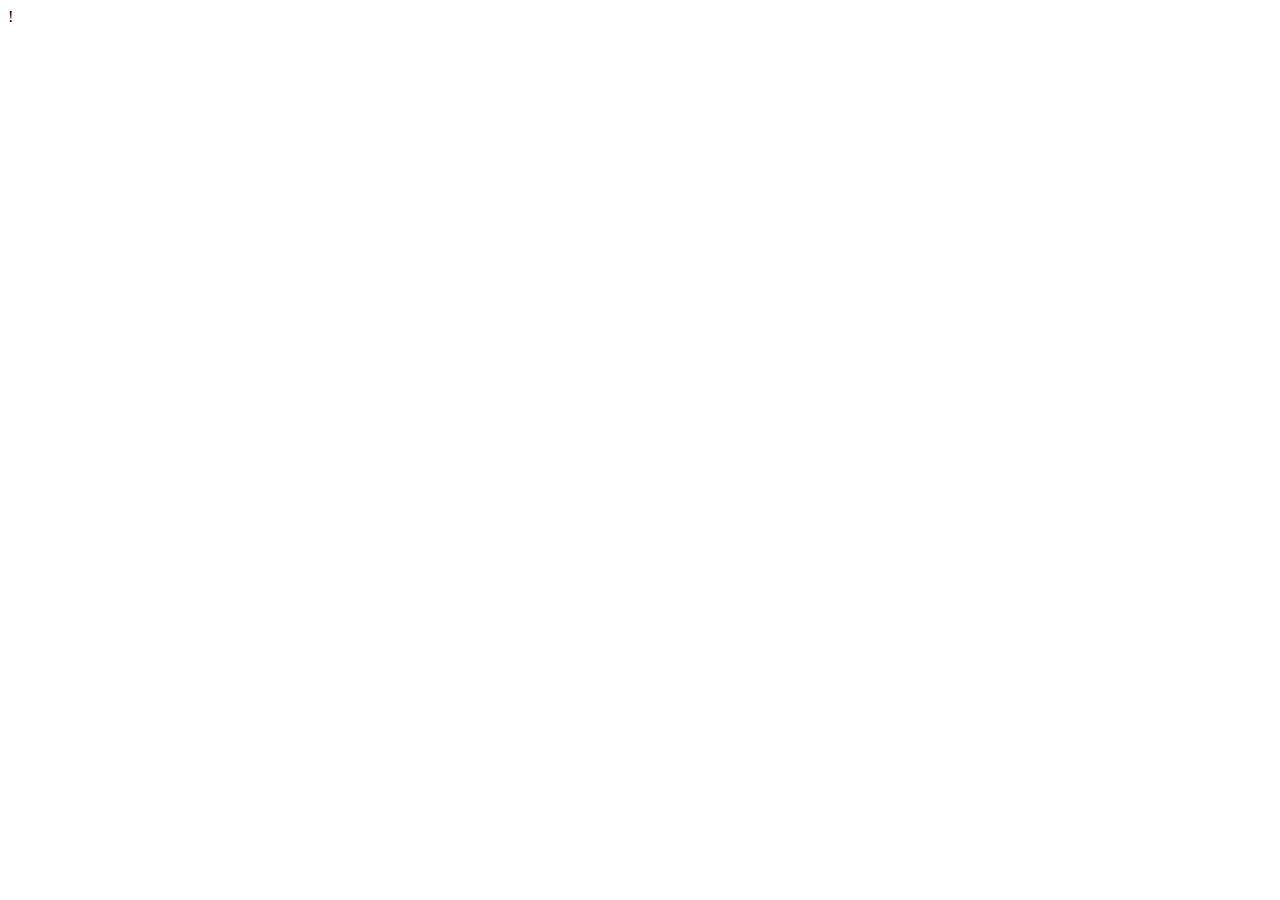
==== index.html @ f6089359 "Create project files" ====
! <!DOCTYPE html>
<html lang="en">
  <head>
    <meta charset="UTF-8" />
    <meta http-equiv="X-UA-Compatible" content="IE=edge" />
    <meta name="viewport" content="width=device-width, initial-scale=1.0" />
    <title>Portfolio</title>
    <link rel="stylesheet" href="./css/style.css">
  </head>
  <body>
    <header>
        <nav></nav>
    </header>
    <main></main>
    <footer></footer>
    <script src="./js/script.js"></script>
  </body>
</html>
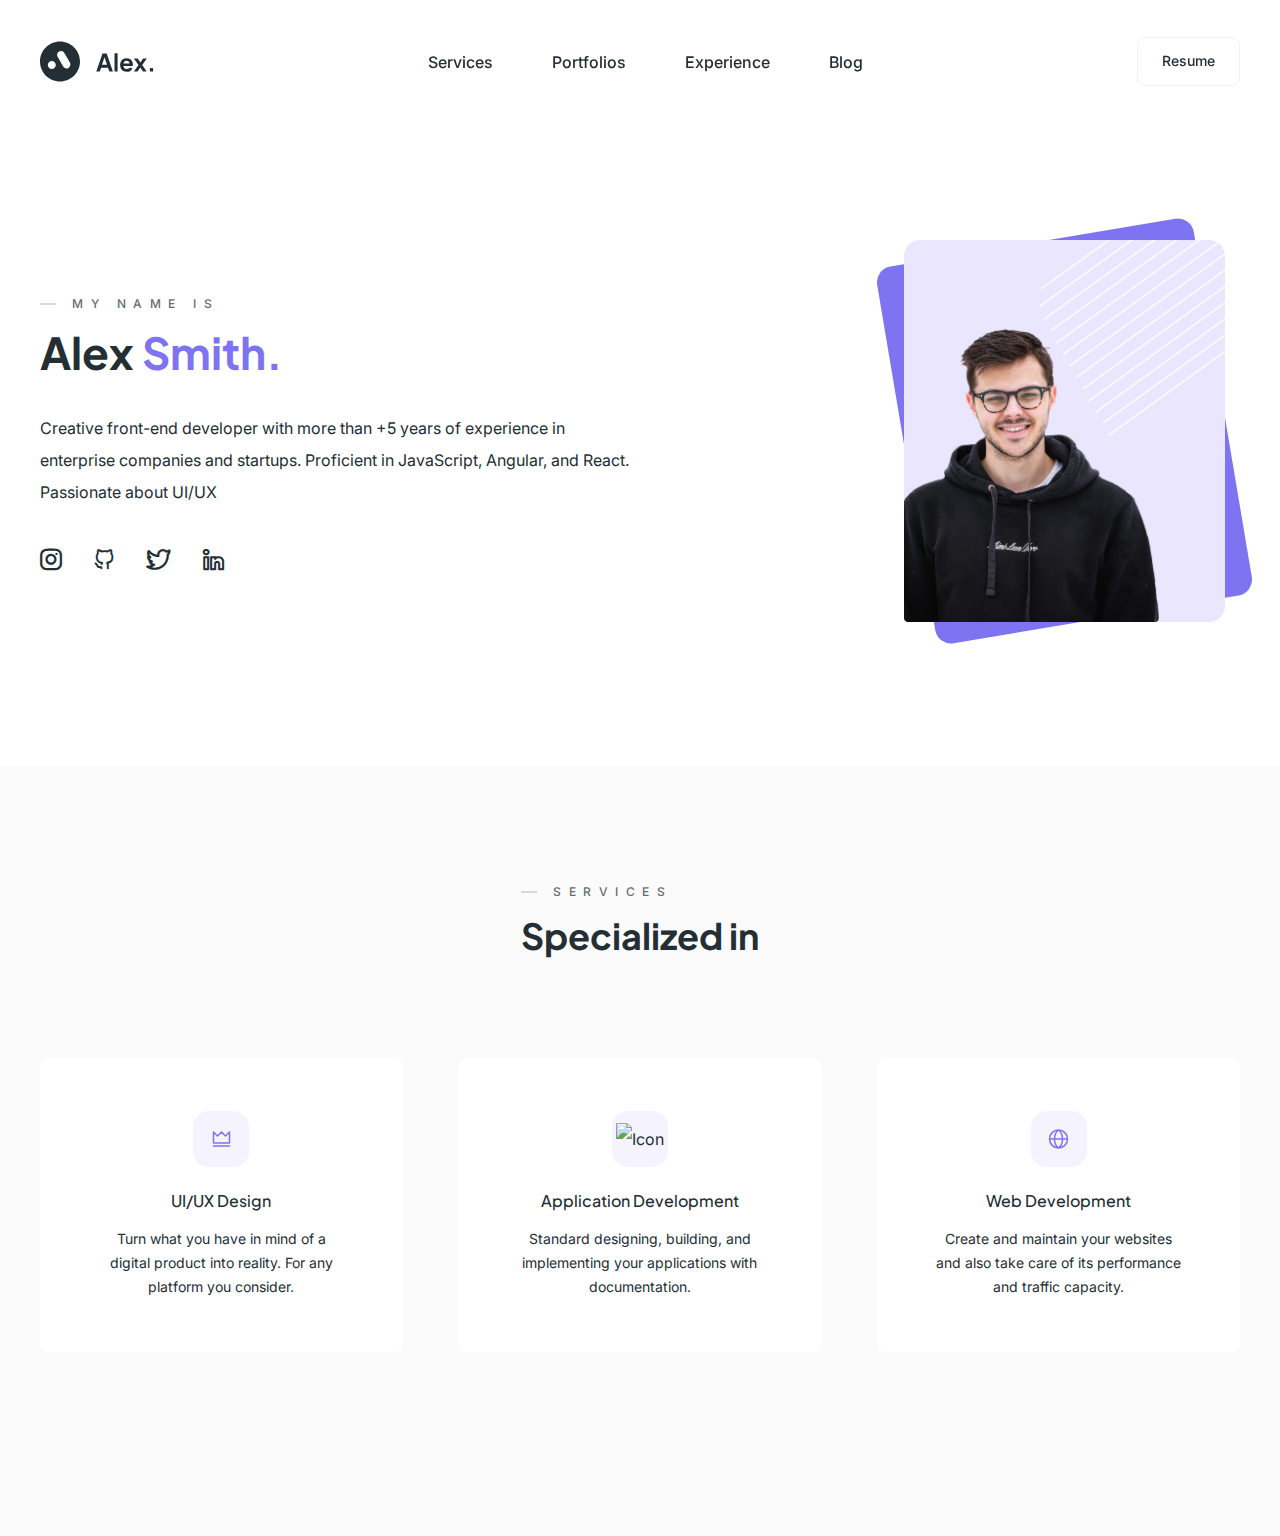
==== commit 2971d231: "Add responsive layout of header, hero and services sections" ====
--- a/index.html
+++ b/index.html
@@ -1,18 +1,144 @@
-! <!DOCTYPE html>
+<!DOCTYPE html>
 <html lang="en">
   <head>
     <meta charset="UTF-8" />
     <meta http-equiv="X-UA-Compatible" content="IE=edge" />
     <meta name="viewport" content="width=device-width, initial-scale=1.0" />
     <title>Portfolio</title>
-    <link rel="stylesheet" href="./css/style.css">
+    <link rel="preconnect" href="https://fonts.googleapis.com" />
+    <link rel="preconnect" href="https://fonts.gstatic.com" crossorigin />
+    <link
+      href="https://fonts.googleapis.com/css2?family=Inter:wght@400;500&family=Plus+Jakarta+Sans:wght@500;700&display=swap"
+      rel="stylesheet"
+    />
+    <link rel="stylesheet" href="./css/main.min.css" />
   </head>
   <body>
-    <header>
-        <nav></nav>
-    </header>
-    <main></main>
-    <footer></footer>
-    <script src="./js/script.js"></script>
+    <div class="wrapper">
+      <header class="header">
+        <div class="header__container">
+          <a href="" class="header__logo"
+            ><img src="./img/logo.svg" alt="Logo"
+          /></a>
+          <div class="header__menu menu">
+            <nav class="menu__body">
+              <ul class="menu__list">
+                <li class="menu__item">
+                  <a href="" class="menu__link">Services</a>
+                </li>
+                <li class="menu__item">
+                  <a href="" class="menu__link">Portfolios</a>
+                </li>
+                <li class="menu__item">
+                  <a href="" class="menu__link">Experience</a>
+                </li>
+                <li class="menu__item">
+                  <a href="" class="menu__link">Blog</a>
+                </li>
+              </ul>
+            </nav>
+          </div>
+          <div class="header__actions">
+            <a href="" class="header__button">Resume</a>
+            <button type="button" class="header__icon icon-menu">
+              <span></span>
+            </button>
+          </div>
+        </div>
+      </header>
+      <main data-fp class="page">
+        <!-- Hero -->
+        <section data-fp-section class="page__hero hero">
+          <div class="hero__container">
+            <div class="hero__content">
+              <div class="hero__title title">
+                <h2 class="title__label">MY NAME IS</h2>
+                <h1 class="title__value title__value--big">
+                  Alex <span>Smith.</span>
+                </h1>
+              </div>
+              <div class="hero__text text">
+                <p>
+                  Creative front-end developer with more than +5 years of
+                  experience in enterprise companies and startups. Proficient in
+                  JavaScript, Angular, and React. Passionate about UI/UX
+                </p>
+              </div>
+              <ul class="hero__social social">
+                <li class="social__item">
+                  <a href="" class="social__link _icon-s-instagram"></a>
+                </li>
+                <li class="social__item">
+                  <a href="" class="social__link _icon-s-github"></a>
+                </li>
+                <li class="social__item">
+                  <a href="" class="social__link _icon-s-twitter"></a>
+                </li>
+                <li class="social__item">
+                  <a href="" class="social__link _icon-s-linkedin"></a>
+                </li>
+              </ul>
+            </div>
+            <div class="hero__decor">
+              <div class="hero__image">
+                <img
+                  src="./img/hero/01.png"
+                  alt="A man wearing glasses and in a black hoodie"
+                />
+              </div>
+            </div>
+          </div>
+        </section>
+        <!-- Services -->
+        <section data-fp-section class="page__services services">
+          <div class="services__container">
+            <div class="services__title title">
+              <h3 class="title__label">SERVICES</h3>
+              <h2 class="title__value title__value">Specialized in</h2>
+            </div>
+            <ul class="services__items">
+              <li class="services__item item-service">
+                <div class="item-service__icon">
+                  <img src="./img/services/crown.svg" alt="Icon" />
+                </div>
+                <h4 class="item-service__title">UI/UX Design</h4>
+                <div class="item-service__text text">
+                  <p>
+                    Turn what you have in mind of a digital product into
+                    reality. For any platform you consider.
+                  </p>
+                </div>
+              </li>
+              <li class="services__item item-service">
+                <div class="item-service__icon">
+                  <img src="./img/services/app.svg" alt="Icon" />
+                </div>
+                <h4 class="item-service__title">Application Development</h4>
+                <div class="item-service__text text">
+                  <p>
+                    Standard designing, building, and implementing your
+                    applications with documentation.
+                  </p>
+                </div>
+              </li>
+              <li class="services__item item-service">
+                <div class="item-service__icon">
+                  <img src="./img/services/globe.svg" alt="Icon" />
+                </div>
+                <h4 class="item-service__title">Web Development</h4>
+                <div class="item-service__text text">
+                  <p>
+                    Create and maintain your websites and also take care of its
+                    performance and traffic capacity.
+                  </p>
+                </div>
+              </li>
+            </ul>
+          </div>
+        </section>
+      </main>
+      <footer class="footer"></footer>
+      <script src="./js/script.js"></script>
+    </div>
   </body>
 </html>
--- a/css/main.min.css
+++ b/css/main.min.css
@@ -0,0 +1 @@
+@font-face{font-family:icons;font-display:swap;src:url("../../fonts/icons.woff2") format("woff2"),url("../../fonts/icons.woff") format("woff");font-weight:400;font-style:normal}[class*=_icon-]:before{font-family:"icons";font-style:normal;font-weight:normal;font-variant:normal;text-transform:none;line-height:1;-webkit-font-smoothing:antialiased;-moz-osx-font-smoothing:grayscale}[class*=_icon-]:before{display:block}._icon-link:before{content:""}._icon-s-github:before{content:""}._icon-s-instagram:before{content:""}._icon-slider-arrow:before{content:""}._icon-s-linkedin:before{content:""}._icon-s-twitter:before{content:""}*{margin:0;padding:0;border:0px}*,*::before,*::after{-webkit-box-sizing:border-box;box-sizing:border-box}html,body{height:100%;min-width:320px}body{font-family:"Inter",sans-serif;font-weight:400;font-size:1rem;line-height:2;color:#232e35}input,button,textarea{font-family:"Inter",sans-serif;font-size:inherit}button{cursor:pointer;color:inherit;background-color:inherit}a{color:inherit;text-decoration:none}ul li{list-style:none}img{vertical-align:top}h1,h2,h3,h4,h5,h6{font-weight:inherit;font-style:inherit}.lock body{overflow:hidden;-ms-touch-action:none;touch-action:none;-ms-scroll-chaining:none;overscroll-behavior:none}.wrapper{min-height:100%;display:-webkit-box;display:-ms-flexbox;display:flex;-webkit-box-orient:vertical;-webkit-box-direction:normal;-ms-flex-direction:column;flex-direction:column;overflow:hidden}.wrapper>main{-webkit-box-flex:1;-ms-flex:1 1 auto;flex:1 1 auto}.wrapper>*{min-width:0}[class*=__container]{max-width:76.875rem;padding:0 0.9375rem;margin:0 auto}@media(max-width: 76.875em){[class*=__container]{max-width:60.625rem}}@media(max-width: 61.99875em){[class*=__container]{max-width:48rem}}@media(max-width: 47.99875em){[class*=__container]{max-width:30rem}}@media(max-width: 29.99875em){[class*=__container]{max-width:20rem}}.page__hero{padding-top:15rem;padding-bottom:9rem}@media(max-width: 61.99875em){.page__hero{padding-top:10rem;padding-bottom:3.75rem}}@media(max-width: 47.99875em){.page__hero{padding-top:6.25rem;padding-bottom:3.125rem}}.page__services{padding-top:7.125rem;padding-bottom:11.5rem}@media(max-width: 61.99875em){.page__services{padding-top:3.75rem;padding-bottom:3.75rem}}@media(max-width: 47.99875em){.page__services{padding-top:2.5rem;padding-bottom:2.5rem}}.title__label{display:-webkit-box;display:-ms-flexbox;display:flex;-webkit-box-align:center;-ms-flex-align:center;align-items:center;gap:1rem;font-weight:500;font-size:0.75rem;letter-spacing:0.625em;text-transform:uppercase;color:#656d72}@media(max-width: 47.99875em){.title__label{font-size:0.625rem}}.title__label::before{content:"";width:1rem;height:0.125rem;background-color:#d9d9d9}.title__label:not(:last-child){margin-bottom:0.75em}.title__value{font-family:"Plus Jakarta Sans",sans-serif;font-weight:700;font-size:2.25rem;line-height:1.25}@media(max-width: 47.99875em){.title__value{font-size:1.75rem}}.title__value span{color:#7e74f1}.title__value--big{font-size:2.75rem}@media(max-width: 47.99875em){.title__value--big{font-size:2.375rem}}.text p:not(:last-child){margin-bottom:0.9375rem}.social{display:-webkit-box;display:-ms-flexbox;display:flex;-ms-flex-wrap:wrap;flex-wrap:wrap;-webkit-box-align:center;-ms-flex-align:center;align-items:center;-webkit-column-gap:2rem;-moz-column-gap:2rem;column-gap:2rem;row-gap:0.3125rem}@media(max-width: 47.99875em){.social{-webkit-column-gap:1.5rem;-moz-column-gap:1.5rem;column-gap:1.5rem}}.social__link{font-size:1.375rem;-webkit-transition:color .3s ease 0s;transition:color .3s ease 0s}.social__link:hover,.social__link:focus{color:#7e74f1}.header{position:fixed;width:100%;top:0;left:0;z-index:100;background-color:rgba(255,255,255,.8)}.header__container{display:-webkit-box;display:-ms-flexbox;display:flex;-webkit-box-pack:justify;-ms-flex-pack:justify;justify-content:space-between;-webkit-box-align:center;-ms-flex-align:center;align-items:center;gap:0.9375rem;padding-top:0.3125rem;padding-bottom:0.3125rem;min-height:123px}@media(max-width: 61.99875em){.header__container{min-height:90px}}@media(max-width: 47.99875em){.header__container{min-height:50px;padding-top:0.625rem;padding-bottom:0.625rem}}.header__logo{position:relative;z-index:5}.header__actions{display:-webkit-box;display:-ms-flexbox;display:flex;-webkit-box-align:center;-ms-flex-align:center;align-items:center;gap:0.9375rem}.header__button{position:relative;z-index:5;padding:0.9375rem 1.5rem;font-weight:500;font-size:0.875rem;line-height:1.2;color:inherit;border:0.0625rem solid #f1f1f1;border-radius:0.5rem;-webkit-transition:color .3s ease 0s,background-color .3s ease 0s,border-color .3s ease 0s;transition:color .3s ease 0s,background-color .3s ease 0s,border-color .3s ease 0s}.header__button:hover,.header__button:focus{background-color:#7e74f1;color:#fff;border-color:#7e74f1}@media(max-width: 47.99875em){.header__button{padding:0.625rem 0.9375rem;color:#fff;background-color:#232e35;border-color:#232e35}}@media(max-width: 47.99875em){.menu__body{position:fixed;top:0;right:0;width:100%;height:100%;overflow:auto;background-color:#7e74f1;padding:5.625rem 0.9375rem 1.875rem 0.9375rem;-webkit-transform:translateX(-100%);transform:translateX(-100%);-webkit-transition:-webkit-transform .3s ease 0s;transition:-webkit-transform .3s ease 0s;transition:transform .3s ease 0s;transition:transform .3s ease 0s, -webkit-transform .3s ease 0s}.menu__body::before{content:"";position:fixed;top:0;left:0;width:100%;height:3.75rem;background-color:#eae6fe;z-index:5}.menu-open .menu__body{-webkit-transform:translatex(0);transform:translatex(0)}}@media(min-width: 47.99875em){.menu__list{display:-webkit-box;display:-ms-flexbox;display:flex;-ms-flex-wrap:wrap;flex-wrap:wrap;-webkit-column-gap:calc(25px + 31*(100vw - 320px)/880);-moz-column-gap:calc(25px + 31*(100vw - 320px)/880);column-gap:calc(25px + 31*(100vw - 320px)/880);row-gap:0.3125rem}}.menu__item{text-align:right}@media(max-width: 47.99875em){.menu__item:not(:last-child){margin-bottom:1.25rem}}.menu__link{font-weight:500;line-height:1.2;color:inherit;-webkit-transition:color .3s ease 0s;transition:color .3s ease 0s}.menu__link:hover,.menu__link:focus{color:#7e74f1}@media(max-width: 47.99875em){.menu__link{font-size:1.5rem;color:#fff}.menu__link:hover,.menu__link:focus{color:#232e35}}.icon-menu{display:none}@media(max-width: 47.99875em){.icon-menu{display:block;position:relative;width:1.875rem;height:1.125rem;-webkit-box-flex:0;-ms-flex:0 0 1.875rem;flex:0 0 1.875rem;z-index:5}}@media(max-width: 47.99875em)and (any-hover: none){.icon-menu{cursor:default}}@media(max-width: 47.99875em){.icon-menu span,.icon-menu::before,.icon-menu::after{content:"";-webkit-transition:all .3s ease 0s;transition:all .3s ease 0s;right:0;position:absolute;width:100%;height:0.125rem;background-color:#000}}@media(max-width: 47.99875em){.icon-menu::before{top:0}}@media(max-width: 47.99875em){.icon-menu::after{bottom:0}}@media(max-width: 47.99875em){.icon-menu span{top:calc(50% - 0.0625rem)}}@media(max-width: 47.99875em){.menu-open .icon-menu span{width:0}.menu-open .icon-menu::before{top:calc(50% - 0.0625rem);-webkit-transform:rotate(-45deg);transform:rotate(-45deg)}.menu-open .icon-menu::after{bottom:calc(50% - 0.0625rem);-webkit-transform:rotate(45deg);transform:rotate(45deg)}}.hero__container{min-width:31rem;display:grid;grid-template-columns:repeat(2, 1fr);-webkit-box-align:center;-ms-flex-align:center;align-items:center;-webkit-column-gap:1.25rem;-moz-column-gap:1.25rem;column-gap:1.25rem}@media(max-width: 47.99875em){.hero__container{min-width:0;grid-template-columns:1fr;row-gap:1.875rem}}.hero__title:not(:last-child){margin-bottom:2rem}@media(max-width: 47.99875em){.hero__title:not(:last-child){margin-bottom:1rem}}.hero__text:not(:last-child){margin-bottom:2.5rem}@media(max-width: 47.99875em){.hero__text:not(:last-child){margin-bottom:1.875rem}}.hero__decor{justify-self:end;max-width:336px;width:100%}@media(min-width: 47.99875em){.hero__decor{padding-right:0.9375rem}}@media(max-width: 47.99875em){.hero__decor{justify-self:center;padding:0 1.25rem}}.hero__image{position:relative;padding-top:119%}.hero__image::before,.hero__image::after{content:"";position:absolute;top:0;left:0;width:100%;height:100%;border-radius:16px}.hero__image::before{z-index:-1;background-color:#7e74f1;-webkit-transform:rotate(-9.55deg);transform:rotate(-9.55deg)}.hero__image::after{background:#eae6fe url(../../img/hero/lines.svg) top right/58% no-repeat}.hero__image img{position:absolute;bottom:0;left:0;z-index:5;max-width:100%}.services{background-color:#fbfbfb}.services__container{display:-webkit-box;display:-ms-flexbox;display:flex;-webkit-box-orient:vertical;-webkit-box-direction:normal;-ms-flex-direction:column;flex-direction:column}.services__title{-ms-flex-item-align:center;align-self:center}.services__title:not(:last-child){margin-bottom:6.25rem}@media(max-width: 61.99875em){.services__title:not(:last-child){margin-bottom:3.125rem}}@media(max-width: 47.99875em){.services__title:not(:last-child){margin-bottom:1.875rem}}.services__items{display:grid;grid-template-columns:repeat(auto-fill, minmax(17.5rem, 1fr));gap:3.5rem}@media(max-width: 61.99875em){.services__items{gap:1.875rem}}.item-service{padding:3.3125rem 3.5625rem;border-radius:0.5rem;text-align:center;background-color:#fff}@media(max-width: 76.875em){.item-service{padding:2.1875rem 2.5rem}}@media(max-width: 47.99875em){.item-service{padding:0.9375rem 1.25rem}}.item-service__icon{width:3.5rem;height:3.5rem;display:-webkit-inline-box;display:-ms-inline-flexbox;display:inline-flex;-webkit-box-pack:center;-ms-flex-pack:center;justify-content:center;-webkit-box-align:center;-ms-flex-align:center;align-items:center;background-color:#f5f3fe;border-radius:1rem}.item-service__icon:not(:last-child){margin-bottom:1.5rem}.item-service__title{font-family:"Plus Jakarta Sans",sans-serif;font-weight:500;line-height:1.25}.item-service__title:not(:last-child){margin-bottom:1rem}.item-service__text{font-size:0.875rem;line-height:1.71}/*# sourceMappingURL=main.min.css.map */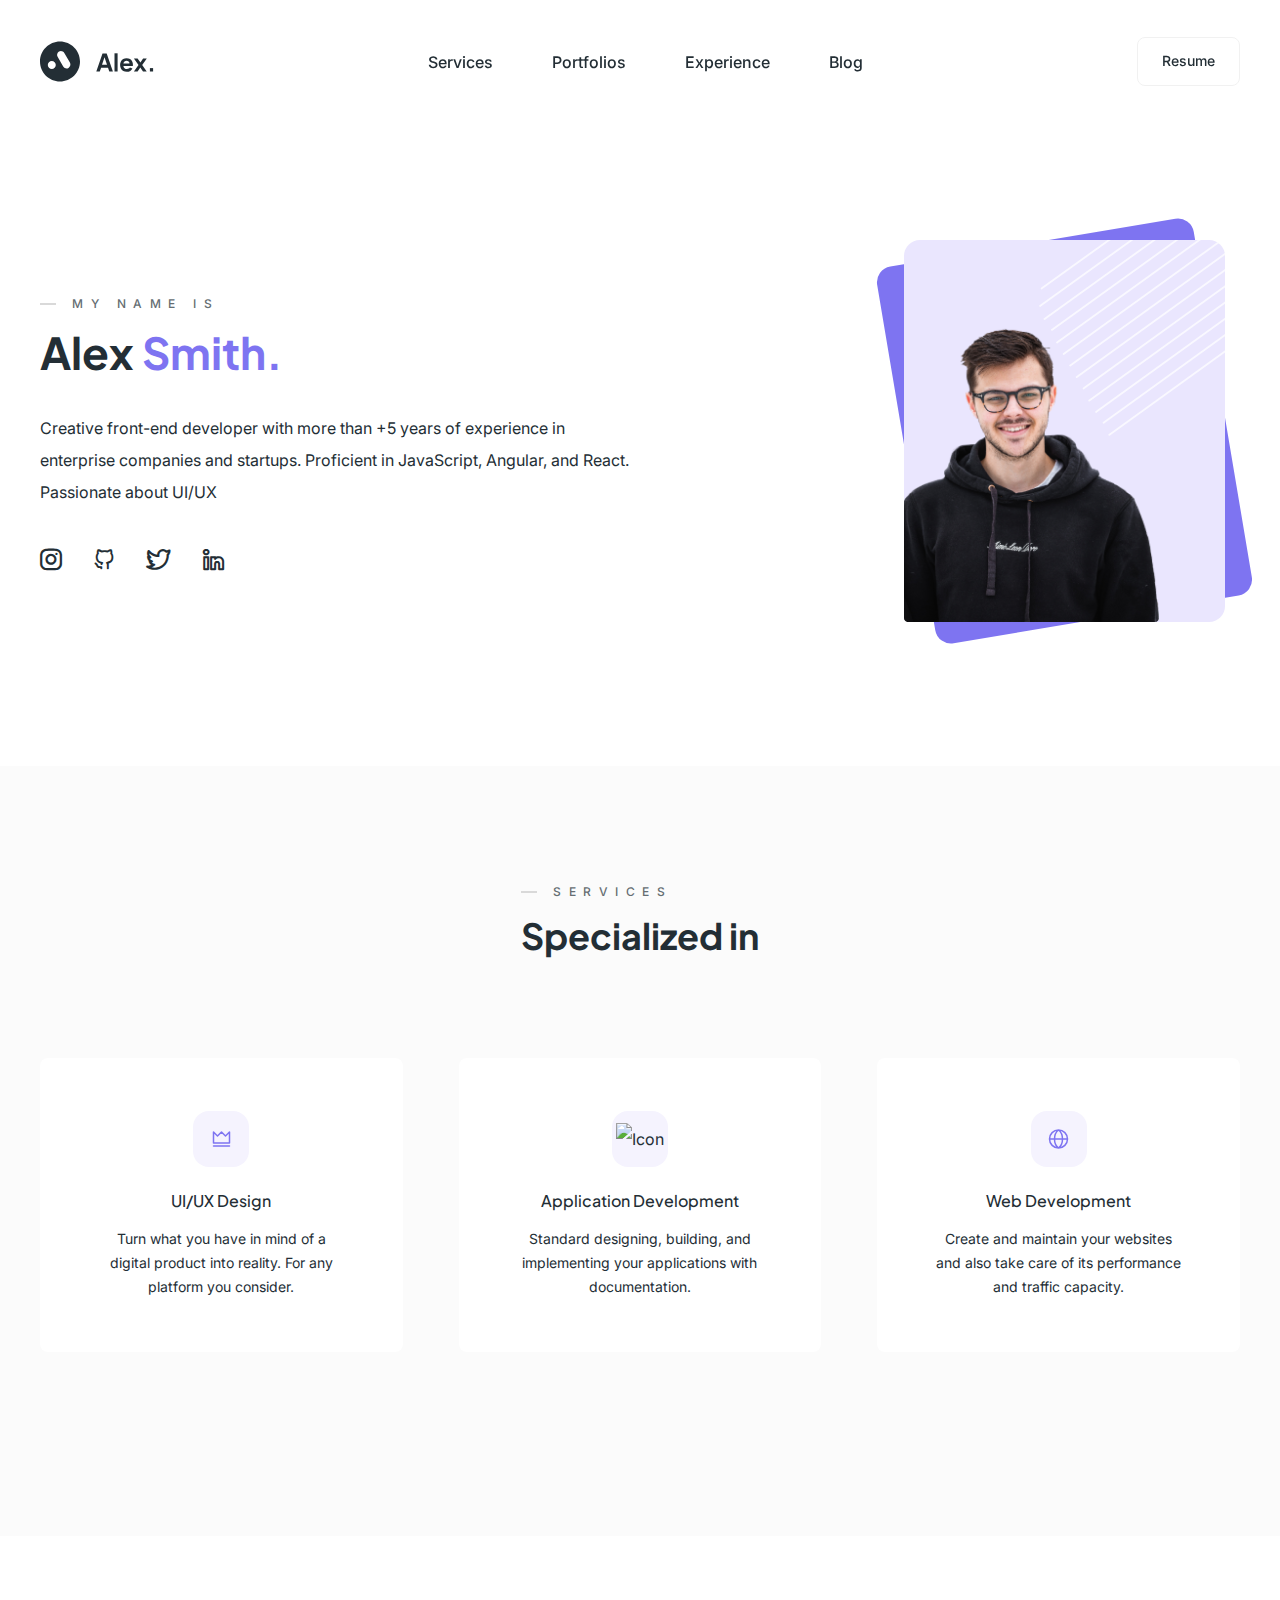
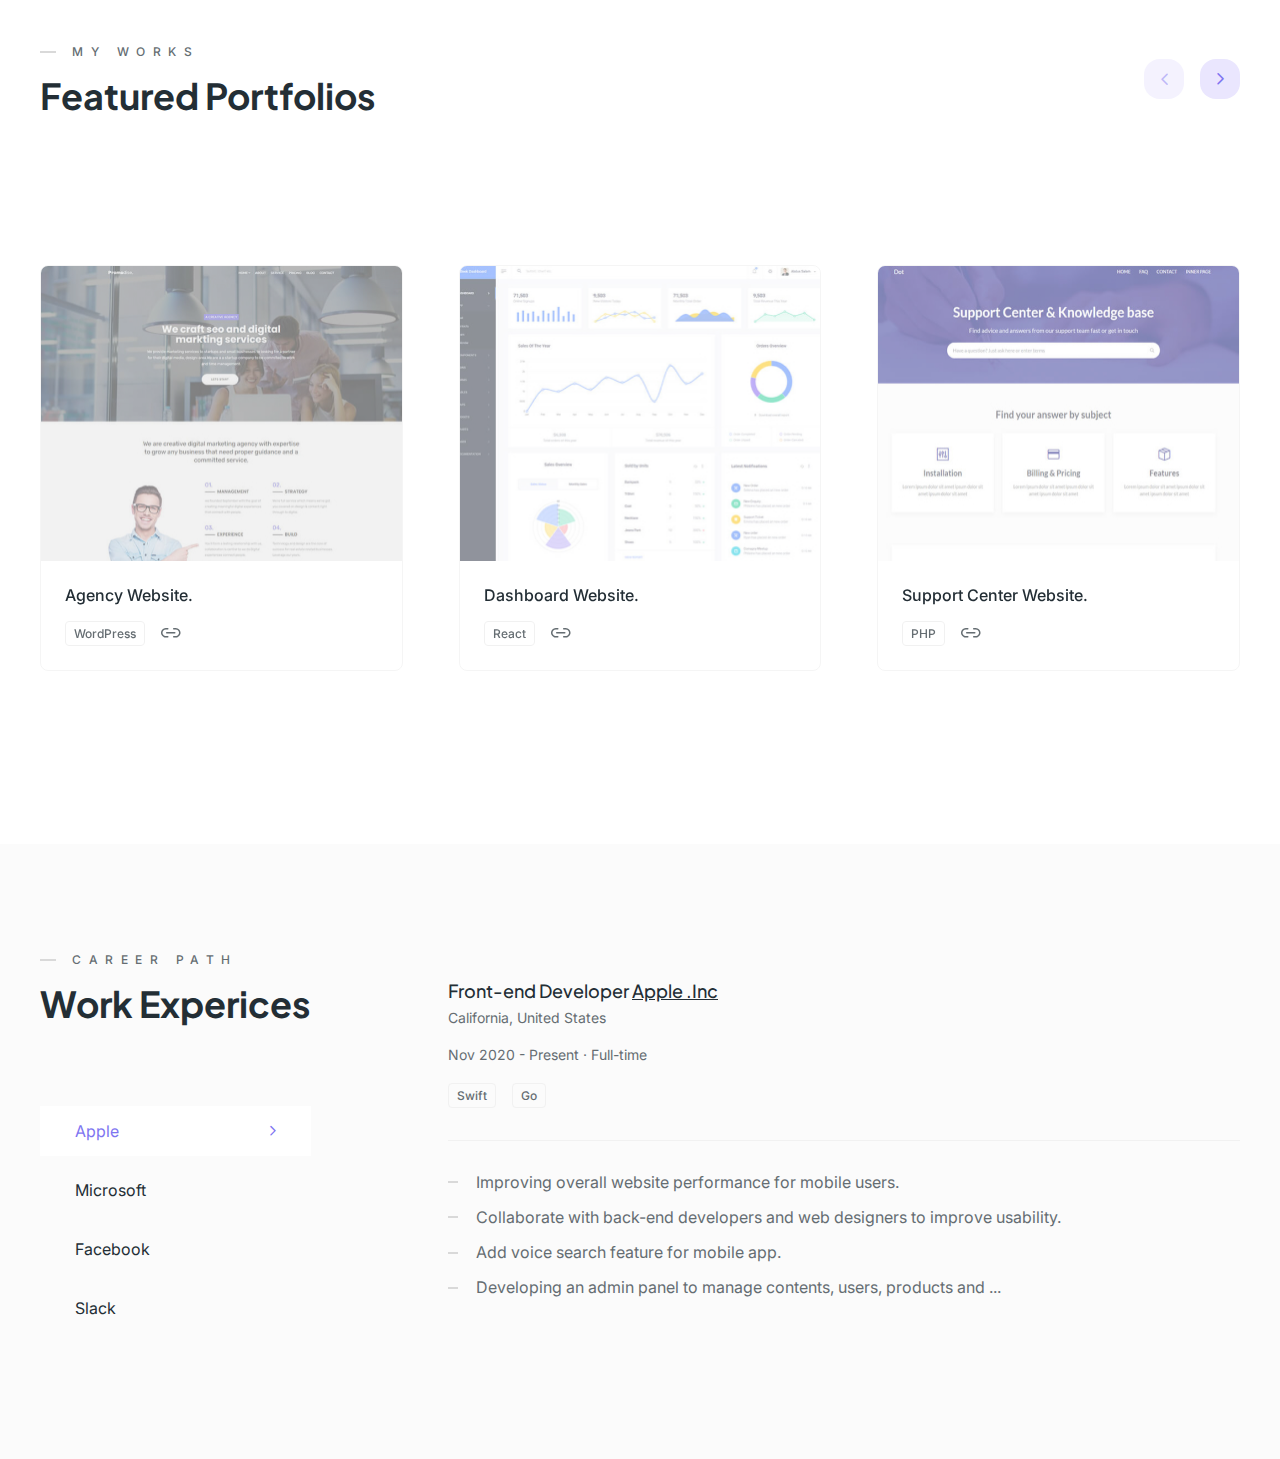
==== commit 65c7dcbc: "Add responsive layout for portfolio and experience" ====
--- a/index.html
+++ b/index.html
@@ -10,6 +10,10 @@
     <link
       href="https://fonts.googleapis.com/css2?family=Inter:wght@400;500&family=Plus+Jakarta+Sans:wght@500;700&display=swap"
       rel="stylesheet"
+    />
+    <link
+      rel="stylesheet"
+      href="https://cdn.jsdelivr.net/npm/swiper@9/swiper-bundle.min.css"
     />
     <link rel="stylesheet" href="./css/main.min.css" />
   </head>
@@ -48,7 +52,7 @@
       </header>
       <main data-fp class="page">
         <!-- Hero -->
-        <section data-fp-section class="page__hero hero">
+         <section data-fp-section class="page__hero hero">
           <div class="hero__container">
             <div class="hero__content">
               <div class="hero__title title">
@@ -136,8 +140,374 @@
             </ul>
           </div>
         </section>
+        <!-- Portfolio -->
+        <section class="page__portfolio portfolio">
+          <div class="portfolio__container">
+            <div class="portfolio__header">
+              <div class="portfolio__title title">
+                <h3 class="title__label">MY WORKS</h3>
+                <h2 class="title__value title__value">Featured Portfolios</h2>
+              </div>
+              <div class="portfolio__controls">
+                <button
+                  type="button"
+                  class="portfolio__arrow portfolio__arrow--left _icon-slider-arrow"
+                ></button>
+                <button
+                  type="button"
+                  class="portfolio__arrow portfolio__arrow--right _icon-slider-arrow"
+                ></button>
+              </div>
+            </div>
+
+            <div class="portfolio__slider swiper">
+              <div class="portfolio__wrapper swiper-wrapper">
+                <div class="portfolio__slide swiper-slide">
+                  <article class="item-portfolio">
+                    <a href="" class="item-portfolio__image--ibg">
+                      <img src="./img/portfolio/01.jpg" alt="Agency Website" />
+                    </a>
+                    <div class="item-portfolio__body">
+                      <h4 class="item-portfolio__title">
+                        <a href="" class="item-portfolio__link-title"
+                          >Agency Website.</a
+                        >
+                      </h4>
+                      <div class="item-portfolio__footer">
+                        <a
+                          href=""
+                          class="item-portfolio__category category-link"
+                          >WordPress</a
+                        >
+                        <a href="" class="item-portfolio__link _icon-link"></a>
+                      </div>
+                    </div>
+                  </article>
+                </div>
+                <div class="portfolio__slide swiper-slide">
+                  <article class="item-portfolio">
+                    <a href="" class="item-portfolio__image--ibg">
+                      <img
+                        src="./img/portfolio/02.jpg"
+                        alt="Dashboard Website"
+                      />
+                    </a>
+                    <div class="item-portfolio__body">
+                      <h4 class="item-portfolio__title">
+                        <a href="" class="item-portfolio__link-title"
+                          >Dashboard Website.</a
+                        >
+                      </h4>
+                      <div class="item-portfolio__footer">
+                        <a
+                          href=""
+                          class="item-portfolio__category category-link"
+                          >React</a
+                        >
+                        <a href="" class="item-portfolio__link _icon-link"></a>
+                      </div>
+                    </div>
+                  </article>
+                </div>
+                <div class="portfolio__slide swiper-slide">
+                  <article class="item-portfolio">
+                    <a href="" class="item-portfolio__image--ibg">
+                      <img
+                        src="./img/portfolio/03.jpg"
+                        alt="Support Center Website"
+                      />
+                    </a>
+                    <div class="item-portfolio__body">
+                      <h4 class="item-portfolio__title">
+                        <a href="" class="item-portfolio__link-title"
+                          >Support Center Website.</a
+                        >
+                      </h4>
+                      <div class="item-portfolio__footer">
+                        <a
+                          href=""
+                          class="item-portfolio__category category-link"
+                          >PHP</a
+                        >
+                        <a href="" class="item-portfolio__link _icon-link"></a>
+                      </div>
+                    </div>
+                  </article>
+                </div>
+                <div class="portfolio__slide swiper-slide">
+                  <article class="item-portfolio">
+                    <a href="" class="item-portfolio__image--ibg">
+                      <img
+                        src="./img/portfolio/02.jpg"
+                        alt="Dashboard Website"
+                      />
+                    </a>
+                    <div class="item-portfolio__body">
+                      <h4 class="item-portfolio__title">
+                        <a href="" class="item-portfolio__link-title"
+                          >Dashboard Website.</a
+                        >
+                      </h4>
+                      <div class="item-portfolio__footer">
+                        <a
+                          href=""
+                          class="item-portfolio__category category-link"
+                          >React</a
+                        >
+                        <a href="" class="item-portfolio__link _icon-link"></a>
+                      </div>
+                    </div>
+                  </article>
+                </div>
+                <div class="portfolio__slide swiper-slide">
+                  <article class="item-portfolio">
+                    <a href="" class="item-portfolio__image--ibg">
+                      <img src="./img/portfolio/01.jpg" alt="Agency Website" />
+                    </a>
+                    <div class="item-portfolio__body">
+                      <h4 class="item-portfolio__title">
+                        <a href="" class="item-portfolio__link-title"
+                          >Agency Website.</a
+                        >
+                      </h4>
+                      <div class="item-portfolio__footer">
+                        <a
+                          href=""
+                          class="item-portfolio__category category-link"
+                          >WordPress</a
+                        >
+                        <a href="" class="item-portfolio__link _icon-link"></a>
+                      </div>
+                    </div>
+                  </article>
+                </div>
+                <div class="portfolio__slide swiper-slide">
+                  <article class="item-portfolio">
+                    <a href="" class="item-portfolio__image--ibg">
+                      <img
+                        src="./img/portfolio/03.jpg"
+                        alt="Support Center Website"
+                      />
+                    </a>
+                    <div class="item-portfolio__body">
+                      <h4 class="item-portfolio__title">
+                        <a href="" class="item-portfolio__link-title"
+                          >Support Center Website.</a
+                        >
+                      </h4>
+                      <div class="item-portfolio__footer">
+                        <a
+                          href=""
+                          class="item-portfolio__category category-link"
+                          >PHP</a
+                        >
+                        <a href="" class="item-portfolio__link _icon-link"></a>
+                      </div>
+                    </div>
+                  </article>
+                </div>
+              </div>
+            </div>
+          </div>
+        </section>
+        <!-- Experience -->
+        <section class="page__experience experience">
+          <div data-tabs class="experience__container">
+            <div class="experience__title title">
+              <h3 class="title__label">career path</h3>
+              <h2 class="title__value">Work Experices</h2>
+            </div>
+            <nav class="experience__navigation navigation-experience">
+              <button type="button" class="navigation-experience__title active">
+                Apple
+              </button>
+              <button type="button" class="navigation-experience__title">
+                Microsoft
+              </button>
+              <button type="button" class="navigation-experience__title">
+                Facebook
+              </button>
+              <button type="button" class="navigation-experience__title">
+                Slack
+              </button>
+            </nav>
+
+            <div data-tabs-body class="experience__content content-experience">
+              <div class="content-experience__body active">
+                <div class="content-experience__header">
+                  <h4 class="content-experience__title">
+                    Front-end Developer
+                    <a href="" class="content-experience__link">Apple .Inc</a>
+                  </h4>
+                  <div class="content-experience__location">
+                    California, United States
+                  </div>
+                  <div class="content-experience__time">
+                    Nov 2020 - Present · Full-time
+                  </div>
+                  <div class="content-experience__category">
+                    <a href="" class="category-link">Swift</a>
+                    <a href="" class="category-link">Go</a>
+                  </div>
+                </div>
+                <div class="content-experience__main">
+                  <ul class="content-experience__list list-content-experience">
+                    <li class="list-content-experience__item">
+                      <p>
+                        Improving overall website performance for mobile users.
+                      </p>
+                    </li>
+                    <li class="list-content-experience__item">
+                      <p>
+                        Collaborate with back-end developers and web designers
+                        to improve usability.
+                      </p>
+                    </li>
+                    <li class="list-content-experience__item">
+                      <p>Add voice search feature for mobile app.</p>
+                    </li>
+                    <li class="list-content-experience__item">
+                      <p>
+                        Developing an admin panel to manage contents, users,
+                        products and ...
+                      </p>
+                    </li>
+                  </ul>
+                </div>
+              </div>
+              <div class="content-experience__body">
+                <div class="content-experience__header">
+                  <h4 class="content-experience__title">
+                    Front-end Developer
+                    <a href="" class="content-experience__link">Microsoft</a>
+                  </h4>
+                  <div class="content-experience__location">
+                    California, United States
+                  </div>
+                  <div class="content-experience__time">
+                    Nov 2019 - Nov 2020 · Full-time
+                  </div>
+                  <div class="content-experience__category">
+                    <a href="" class="category-link">Swift</a>
+                    <a href="" class="category-link">C#</a>
+                  </div>
+                </div>
+                <div class="content-experience__main">
+                  <ul class="content-experience__list list-content-experience">
+                    <li class="list-content-experience__item">
+                      <p>
+                        Improving overall website performance for mobile users.
+                      </p>
+                    </li>
+                    <li class="list-content-experience__item">
+                      <p>
+                        Collaborate with back-end developers and web designers
+                        to improve usability.
+                      </p>
+                    </li>
+                    <li class="list-content-experience__item">
+                      <p>Add voice search feature for mobile app.</p>
+                    </li>
+                    <li class="list-content-experience__item">
+                      <p>
+                        Developing an admin panel to manage contents, users,
+                        products and ...
+                      </p>
+                    </li>
+                  </ul>
+                </div>
+              </div>
+              <div class="content-experience__body">
+                <div class="content-experience__header">
+                  <h4 class="content-experience__title">
+                    Front-end Developer
+                    <a href="" class="content-experience__link">Facebook</a>
+                  </h4>
+                  <div class="content-experience__location">
+                    California, United States
+                  </div>
+                  <div class="content-experience__time">
+                    Nov 2018 - Nov 2019 · Full-time
+                  </div>
+                  <div class="content-experience__category">
+                    <a href="" class="category-link">Kotlin</a>
+                    <a href="" class="category-link">Go</a>
+                  </div>
+                </div>
+                <div class="content-experience__main">
+                  <ul class="content-experience__list list-content-experience">
+                    <li class="list-content-experience__item">
+                      <p>
+                        Improving overall website performance for mobile users.
+                      </p>
+                    </li>
+                    <li class="list-content-experience__item">
+                      <p>
+                        Collaborate with back-end developers and web designers
+                        to improve usability.
+                      </p>
+                    </li>
+                    <li class="list-content-experience__item">
+                      <p>Add voice search feature for mobile app.</p>
+                    </li>
+                    <li class="list-content-experience__item">
+                      <p>
+                        Developing an admin panel to manage contents, users,
+                        products and ...
+                      </p>
+                    </li>
+                  </ul>
+                </div>
+              </div>
+              <div class="content-experience__body">
+                <div class="content-experience__header">
+                  <h4 class="content-experience__title">
+                    Front-end Developer
+                    <a href="" class="content-experience__link">Slack</a>
+                  </h4>
+                  <div class="content-experience__location">
+                    California, United States
+                  </div>
+                  <div class="content-experience__time">
+                    Nov 2017 - Nov 2018 · Full-time
+                  </div>
+                  <div class="content-experience__category">
+                    <a href="" class="category-link">Swift</a>
+                    <a href="" class="category-link">Go</a>
+                  </div>
+                </div>
+                <div class="content-experience__main">
+                  <ul class="content-experience__list list-content-experience">
+                    <li class="list-content-experience__item">
+                      <p>
+                        Improving overall website performance for mobile users.
+                      </p>
+                    </li>
+                    <li class="list-content-experience__item">
+                      <p>
+                        Collaborate with back-end developers and web designers
+                        to improve usability.
+                      </p>
+                    </li>
+                    <li class="list-content-experience__item">
+                      <p>Add voice search feature for mobile app.</p>
+                    </li>
+                    <li class="list-content-experience__item">
+                      <p>
+                        Developing an admin panel to manage contents, users,
+                        products and ...
+                      </p>
+                    </li>
+                  </ul>
+                </div>
+              </div>
+            </div>
+          </div>
+        </section>
       </main>
+
       <footer class="footer"></footer>
+      <script src="https://cdn.jsdelivr.net/npm/swiper@9/swiper-bundle.min.js"></script>
       <script src="./js/script.js"></script>
     </div>
   </body>
--- a/css/main.min.css
+++ b/css/main.min.css
@@ -1 +1 @@
-@font-face{font-family:icons;font-display:swap;src:url("../../fonts/icons.woff2") format("woff2"),url("../../fonts/icons.woff") format("woff");font-weight:400;font-style:normal}[class*=_icon-]:before{font-family:"icons";font-style:normal;font-weight:normal;font-variant:normal;text-transform:none;line-height:1;-webkit-font-smoothing:antialiased;-moz-osx-font-smoothing:grayscale}[class*=_icon-]:before{display:block}._icon-link:before{content:""}._icon-s-github:before{content:""}._icon-s-instagram:before{content:""}._icon-slider-arrow:before{content:""}._icon-s-linkedin:before{content:""}._icon-s-twitter:before{content:""}*{margin:0;padding:0;border:0px}*,*::before,*::after{-webkit-box-sizing:border-box;box-sizing:border-box}html,body{height:100%;min-width:320px}body{font-family:"Inter",sans-serif;font-weight:400;font-size:1rem;line-height:2;color:#232e35}input,button,textarea{font-family:"Inter",sans-serif;font-size:inherit}button{cursor:pointer;color:inherit;background-color:inherit}a{color:inherit;text-decoration:none}ul li{list-style:none}img{vertical-align:top}h1,h2,h3,h4,h5,h6{font-weight:inherit;font-style:inherit}.lock body{overflow:hidden;-ms-touch-action:none;touch-action:none;-ms-scroll-chaining:none;overscroll-behavior:none}.wrapper{min-height:100%;display:-webkit-box;display:-ms-flexbox;display:flex;-webkit-box-orient:vertical;-webkit-box-direction:normal;-ms-flex-direction:column;flex-direction:column;overflow:hidden}.wrapper>main{-webkit-box-flex:1;-ms-flex:1 1 auto;flex:1 1 auto}.wrapper>*{min-width:0}[class*=__container]{max-width:76.875rem;padding:0 0.9375rem;margin:0 auto}@media(max-width: 76.875em){[class*=__container]{max-width:60.625rem}}@media(max-width: 61.99875em){[class*=__container]{max-width:48rem}}@media(max-width: 47.99875em){[class*=__container]{max-width:30rem}}@media(max-width: 29.99875em){[class*=__container]{max-width:20rem}}.page__hero{padding-top:15rem;padding-bottom:9rem}@media(max-width: 61.99875em){.page__hero{padding-top:10rem;padding-bottom:3.75rem}}@media(max-width: 47.99875em){.page__hero{padding-top:6.25rem;padding-bottom:3.125rem}}.page__services{padding-top:7.125rem;padding-bottom:11.5rem}@media(max-width: 61.99875em){.page__services{padding-top:3.75rem;padding-bottom:3.75rem}}@media(max-width: 47.99875em){.page__services{padding-top:2.5rem;padding-bottom:2.5rem}}.title__label{display:-webkit-box;display:-ms-flexbox;display:flex;-webkit-box-align:center;-ms-flex-align:center;align-items:center;gap:1rem;font-weight:500;font-size:0.75rem;letter-spacing:0.625em;text-transform:uppercase;color:#656d72}@media(max-width: 47.99875em){.title__label{font-size:0.625rem}}.title__label::before{content:"";width:1rem;height:0.125rem;background-color:#d9d9d9}.title__label:not(:last-child){margin-bottom:0.75em}.title__value{font-family:"Plus Jakarta Sans",sans-serif;font-weight:700;font-size:2.25rem;line-height:1.25}@media(max-width: 47.99875em){.title__value{font-size:1.75rem}}.title__value span{color:#7e74f1}.title__value--big{font-size:2.75rem}@media(max-width: 47.99875em){.title__value--big{font-size:2.375rem}}.text p:not(:last-child){margin-bottom:0.9375rem}.social{display:-webkit-box;display:-ms-flexbox;display:flex;-ms-flex-wrap:wrap;flex-wrap:wrap;-webkit-box-align:center;-ms-flex-align:center;align-items:center;-webkit-column-gap:2rem;-moz-column-gap:2rem;column-gap:2rem;row-gap:0.3125rem}@media(max-width: 47.99875em){.social{-webkit-column-gap:1.5rem;-moz-column-gap:1.5rem;column-gap:1.5rem}}.social__link{font-size:1.375rem;-webkit-transition:color .3s ease 0s;transition:color .3s ease 0s}.social__link:hover,.social__link:focus{color:#7e74f1}.header{position:fixed;width:100%;top:0;left:0;z-index:100;background-color:rgba(255,255,255,.8)}.header__container{display:-webkit-box;display:-ms-flexbox;display:flex;-webkit-box-pack:justify;-ms-flex-pack:justify;justify-content:space-between;-webkit-box-align:center;-ms-flex-align:center;align-items:center;gap:0.9375rem;padding-top:0.3125rem;padding-bottom:0.3125rem;min-height:123px}@media(max-width: 61.99875em){.header__container{min-height:90px}}@media(max-width: 47.99875em){.header__container{min-height:50px;padding-top:0.625rem;padding-bottom:0.625rem}}.header__logo{position:relative;z-index:5}.header__actions{display:-webkit-box;display:-ms-flexbox;display:flex;-webkit-box-align:center;-ms-flex-align:center;align-items:center;gap:0.9375rem}.header__button{position:relative;z-index:5;padding:0.9375rem 1.5rem;font-weight:500;font-size:0.875rem;line-height:1.2;color:inherit;border:0.0625rem solid #f1f1f1;border-radius:0.5rem;-webkit-transition:color .3s ease 0s,background-color .3s ease 0s,border-color .3s ease 0s;transition:color .3s ease 0s,background-color .3s ease 0s,border-color .3s ease 0s}.header__button:hover,.header__button:focus{background-color:#7e74f1;color:#fff;border-color:#7e74f1}@media(max-width: 47.99875em){.header__button{padding:0.625rem 0.9375rem;color:#fff;background-color:#232e35;border-color:#232e35}}@media(max-width: 47.99875em){.menu__body{position:fixed;top:0;right:0;width:100%;height:100%;overflow:auto;background-color:#7e74f1;padding:5.625rem 0.9375rem 1.875rem 0.9375rem;-webkit-transform:translateX(-100%);transform:translateX(-100%);-webkit-transition:-webkit-transform .3s ease 0s;transition:-webkit-transform .3s ease 0s;transition:transform .3s ease 0s;transition:transform .3s ease 0s, -webkit-transform .3s ease 0s}.menu__body::before{content:"";position:fixed;top:0;left:0;width:100%;height:3.75rem;background-color:#eae6fe;z-index:5}.menu-open .menu__body{-webkit-transform:translatex(0);transform:translatex(0)}}@media(min-width: 47.99875em){.menu__list{display:-webkit-box;display:-ms-flexbox;display:flex;-ms-flex-wrap:wrap;flex-wrap:wrap;-webkit-column-gap:calc(25px + 31*(100vw - 320px)/880);-moz-column-gap:calc(25px + 31*(100vw - 320px)/880);column-gap:calc(25px + 31*(100vw - 320px)/880);row-gap:0.3125rem}}.menu__item{text-align:right}@media(max-width: 47.99875em){.menu__item:not(:last-child){margin-bottom:1.25rem}}.menu__link{font-weight:500;line-height:1.2;color:inherit;-webkit-transition:color .3s ease 0s;transition:color .3s ease 0s}.menu__link:hover,.menu__link:focus{color:#7e74f1}@media(max-width: 47.99875em){.menu__link{font-size:1.5rem;color:#fff}.menu__link:hover,.menu__link:focus{color:#232e35}}.icon-menu{display:none}@media(max-width: 47.99875em){.icon-menu{display:block;position:relative;width:1.875rem;height:1.125rem;-webkit-box-flex:0;-ms-flex:0 0 1.875rem;flex:0 0 1.875rem;z-index:5}}@media(max-width: 47.99875em)and (any-hover: none){.icon-menu{cursor:default}}@media(max-width: 47.99875em){.icon-menu span,.icon-menu::before,.icon-menu::after{content:"";-webkit-transition:all .3s ease 0s;transition:all .3s ease 0s;right:0;position:absolute;width:100%;height:0.125rem;background-color:#000}}@media(max-width: 47.99875em){.icon-menu::before{top:0}}@media(max-width: 47.99875em){.icon-menu::after{bottom:0}}@media(max-width: 47.99875em){.icon-menu span{top:calc(50% - 0.0625rem)}}@media(max-width: 47.99875em){.menu-open .icon-menu span{width:0}.menu-open .icon-menu::before{top:calc(50% - 0.0625rem);-webkit-transform:rotate(-45deg);transform:rotate(-45deg)}.menu-open .icon-menu::after{bottom:calc(50% - 0.0625rem);-webkit-transform:rotate(45deg);transform:rotate(45deg)}}.hero__container{min-width:31rem;display:grid;grid-template-columns:repeat(2, 1fr);-webkit-box-align:center;-ms-flex-align:center;align-items:center;-webkit-column-gap:1.25rem;-moz-column-gap:1.25rem;column-gap:1.25rem}@media(max-width: 47.99875em){.hero__container{min-width:0;grid-template-columns:1fr;row-gap:1.875rem}}.hero__title:not(:last-child){margin-bottom:2rem}@media(max-width: 47.99875em){.hero__title:not(:last-child){margin-bottom:1rem}}.hero__text:not(:last-child){margin-bottom:2.5rem}@media(max-width: 47.99875em){.hero__text:not(:last-child){margin-bottom:1.875rem}}.hero__decor{justify-self:end;max-width:336px;width:100%}@media(min-width: 47.99875em){.hero__decor{padding-right:0.9375rem}}@media(max-width: 47.99875em){.hero__decor{justify-self:center;padding:0 1.25rem}}.hero__image{position:relative;padding-top:119%}.hero__image::before,.hero__image::after{content:"";position:absolute;top:0;left:0;width:100%;height:100%;border-radius:16px}.hero__image::before{z-index:-1;background-color:#7e74f1;-webkit-transform:rotate(-9.55deg);transform:rotate(-9.55deg)}.hero__image::after{background:#eae6fe url(../../img/hero/lines.svg) top right/58% no-repeat}.hero__image img{position:absolute;bottom:0;left:0;z-index:5;max-width:100%}.services{background-color:#fbfbfb}.services__container{display:-webkit-box;display:-ms-flexbox;display:flex;-webkit-box-orient:vertical;-webkit-box-direction:normal;-ms-flex-direction:column;flex-direction:column}.services__title{-ms-flex-item-align:center;align-self:center}.services__title:not(:last-child){margin-bottom:6.25rem}@media(max-width: 61.99875em){.services__title:not(:last-child){margin-bottom:3.125rem}}@media(max-width: 47.99875em){.services__title:not(:last-child){margin-bottom:1.875rem}}.services__items{display:grid;grid-template-columns:repeat(auto-fill, minmax(17.5rem, 1fr));gap:3.5rem}@media(max-width: 61.99875em){.services__items{gap:1.875rem}}.item-service{padding:3.3125rem 3.5625rem;border-radius:0.5rem;text-align:center;background-color:#fff}@media(max-width: 76.875em){.item-service{padding:2.1875rem 2.5rem}}@media(max-width: 47.99875em){.item-service{padding:0.9375rem 1.25rem}}.item-service__icon{width:3.5rem;height:3.5rem;display:-webkit-inline-box;display:-ms-inline-flexbox;display:inline-flex;-webkit-box-pack:center;-ms-flex-pack:center;justify-content:center;-webkit-box-align:center;-ms-flex-align:center;align-items:center;background-color:#f5f3fe;border-radius:1rem}.item-service__icon:not(:last-child){margin-bottom:1.5rem}.item-service__title{font-family:"Plus Jakarta Sans",sans-serif;font-weight:500;line-height:1.25}.item-service__title:not(:last-child){margin-bottom:1rem}.item-service__text{font-size:0.875rem;line-height:1.71}/*# sourceMappingURL=main.min.css.map */+@font-face{font-family:icons;font-display:swap;src:url("../../fonts/icons.woff2") format("woff2"),url("../../fonts/icons.woff") format("woff");font-weight:400;font-style:normal}.navigation-experience__title.active::after,[class*=_icon-]:before{font-family:"icons";font-style:normal;font-weight:normal;font-variant:normal;text-transform:none;line-height:1;-webkit-font-smoothing:antialiased;-moz-osx-font-smoothing:grayscale}[class*=_icon-]:before{display:block}._icon-link:before{content:""}._icon-s-github:before{content:""}._icon-s-instagram:before{content:""}._icon-slider-arrow:before{content:""}._icon-s-linkedin:before{content:""}._icon-s-twitter:before{content:""}*{margin:0;padding:0;border:0px}*,*::before,*::after{-webkit-box-sizing:border-box;box-sizing:border-box}html,body{height:100%;min-width:320px}body{font-family:"Inter",sans-serif;font-weight:400;font-size:1rem;line-height:2;color:#232e35}input,button,textarea{font-family:"Inter",sans-serif;font-size:inherit}button{cursor:pointer;color:inherit;background-color:inherit}a{color:inherit;text-decoration:none}ul li{list-style:none}img{vertical-align:top}h1,h2,h3,h4,h5,h6{font-weight:inherit;font-style:inherit}.lock body{overflow:hidden;-ms-touch-action:none;touch-action:none;-ms-scroll-chaining:none;overscroll-behavior:none}.wrapper{min-height:100%;display:-webkit-box;display:-ms-flexbox;display:flex;-webkit-box-orient:vertical;-webkit-box-direction:normal;-ms-flex-direction:column;flex-direction:column;overflow:hidden}.wrapper>main{-webkit-box-flex:1;-ms-flex:1 1 auto;flex:1 1 auto}.wrapper>*{min-width:0}[class*="--ibg"]{position:relative}[class*="--ibg"] img{position:absolute;top:0;left:0;width:100%;height:100%;-o-object-fit:cover;object-fit:cover}[class*=__container]{max-width:76.875rem;padding:0 0.9375rem;margin:0 auto}@media(max-width: 76.875em){[class*=__container]{max-width:60.625rem}}@media(max-width: 61.99875em){[class*=__container]{max-width:48rem}}@media(max-width: 47.99875em){[class*=__container]{max-width:30rem}}@media(max-width: 29.99875em){[class*=__container]{max-width:20rem}}.page__hero{padding-top:15rem;padding-bottom:9rem}@media(max-width: 61.99875em){.page__hero{padding-top:10rem;padding-bottom:3.75rem}}@media(max-width: 47.99875em){.page__hero{padding-top:6.25rem;padding-bottom:3.125rem}}.page__services{padding-top:7.125rem;padding-bottom:11.5rem}@media(max-width: 61.99875em){.page__services{padding-top:3.75rem;padding-bottom:3.75rem}}@media(max-width: 47.99875em){.page__services{padding-top:2.5rem;padding-bottom:2.5rem}}.page__portfolio{padding-top:6.5rem;padding-bottom:10.8125rem}@media(max-width: 61.99875em){.page__portfolio{padding-top:3.75rem;padding-bottom:3.75rem}}@media(max-width: 47.99875em){.page__portfolio{padding-top:2.5rem;padding-bottom:2.5rem}}.page__experience{padding-top:6.5rem;padding-bottom:7.875rem}@media(max-width: 61.99875em){.page__experience{padding-top:3.75rem;padding-bottom:3.75rem}}@media(max-width: 47.99875em){.page__experience{padding-top:2.5rem;padding-bottom:2.5rem}}.title__label{display:-webkit-box;display:-ms-flexbox;display:flex;-webkit-box-align:center;-ms-flex-align:center;align-items:center;gap:1rem;font-weight:500;font-size:0.75rem;letter-spacing:0.625em;text-transform:uppercase;color:#656d72}@media(max-width: 47.99875em){.title__label{font-size:0.625rem}}.title__label::before{content:"";width:1rem;height:0.125rem;background-color:#d9d9d9}.title__label:not(:last-child){margin-bottom:0.75em}.title__value{font-family:"Plus Jakarta Sans",sans-serif;font-weight:700;font-size:2.25rem;line-height:1.25}@media(max-width: 61.99875em){.title__value{font-size:2rem}}@media(max-width: 47.99875em){.title__value{font-size:1.75rem}}.title__value span{color:#7e74f1}.title__value--big{font-size:2.75rem}@media(max-width: 47.99875em){.title__value--big{font-size:2.375rem}}.category-link{display:inline-block;padding:0.25rem 0.5rem;border:1px solid #f1f1f1;border-radius:0.25rem;font-weight:500;font-size:0.75rem;line-height:1.25;color:#656d72;-webkit-transition:border-color .3s ease 0s,color .3s ease 0s,background-color .3s ease 0s,-webkit-box-shadow .3s ease 0s;transition:border-color .3s ease 0s,color .3s ease 0s,background-color .3s ease 0s,-webkit-box-shadow .3s ease 0s;transition:border-color .3s ease 0s,color .3s ease 0s,box-shadow .3s ease 0s,background-color .3s ease 0s;transition:border-color .3s ease 0s,color .3s ease 0s,box-shadow .3s ease 0s,background-color .3s ease 0s,-webkit-box-shadow .3s ease 0s}.category-link:hover,.category-link:focus{border-color:#7e74f1;color:#fff;background-color:#7e74f1;-webkit-box-shadow:0px 4px 4px rgba(0,0,0,.1);box-shadow:0px 4px 4px rgba(0,0,0,.1)}.text p:not(:last-child){margin-bottom:0.9375rem}.social{display:-webkit-box;display:-ms-flexbox;display:flex;-ms-flex-wrap:wrap;flex-wrap:wrap;-webkit-box-align:center;-ms-flex-align:center;align-items:center;-webkit-column-gap:2rem;-moz-column-gap:2rem;column-gap:2rem;row-gap:0.3125rem}@media(max-width: 47.99875em){.social{-webkit-column-gap:1.5rem;-moz-column-gap:1.5rem;column-gap:1.5rem}}.social__link{font-size:1.375rem;-webkit-transition:color .3s ease 0s;transition:color .3s ease 0s}.social__link:hover,.social__link:focus{color:#7e74f1}.header{position:fixed;width:100%;top:0;left:0;z-index:100;background-color:rgba(255,255,255,.8)}.header__container{display:-webkit-box;display:-ms-flexbox;display:flex;-webkit-box-pack:justify;-ms-flex-pack:justify;justify-content:space-between;-webkit-box-align:center;-ms-flex-align:center;align-items:center;gap:0.9375rem;padding-top:0.3125rem;padding-bottom:0.3125rem;min-height:123px}@media(max-width: 61.99875em){.header__container{min-height:90px}}@media(max-width: 47.99875em){.header__container{min-height:50px;padding-top:0.625rem;padding-bottom:0.625rem}}.header__logo{position:relative;z-index:5}.header__actions{display:-webkit-box;display:-ms-flexbox;display:flex;-webkit-box-align:center;-ms-flex-align:center;align-items:center;gap:0.9375rem}.header__button{position:relative;z-index:5;padding:0.9375rem 1.5rem;font-weight:500;font-size:0.875rem;line-height:1.2;color:inherit;border:0.0625rem solid #f1f1f1;border-radius:0.5rem;-webkit-transition:color .3s ease 0s,background-color .3s ease 0s,border-color .3s ease 0s,-webkit-box-shadow .3s ease 0s;transition:color .3s ease 0s,background-color .3s ease 0s,border-color .3s ease 0s,-webkit-box-shadow .3s ease 0s;transition:color .3s ease 0s,background-color .3s ease 0s,border-color .3s ease 0s,box-shadow .3s ease 0s;transition:color .3s ease 0s,background-color .3s ease 0s,border-color .3s ease 0s,box-shadow .3s ease 0s,-webkit-box-shadow .3s ease 0s}.header__button:hover,.header__button:focus{background-color:#7e74f1;color:#fff;border-color:#7e74f1;-webkit-box-shadow:0px 4px 4px rgba(0,0,0,.1);box-shadow:0px 4px 4px rgba(0,0,0,.1)}@media(max-width: 47.99875em){.header__button{padding:0.625rem 0.9375rem;color:#fff;background-color:#232e35;border-color:#232e35}}@media(max-width: 47.99875em){.menu__body{position:fixed;top:0;right:0;width:100%;height:100%;overflow:auto;background-color:#7e74f1;padding:5.625rem 0.9375rem 1.875rem 0.9375rem;-webkit-transform:translateX(-100%);transform:translateX(-100%);-webkit-transition:-webkit-transform .3s ease 0s;transition:-webkit-transform .3s ease 0s;transition:transform .3s ease 0s;transition:transform .3s ease 0s, -webkit-transform .3s ease 0s}.menu__body::before{content:"";position:fixed;top:0;left:0;width:100%;height:3.75rem;background-color:#eae6fe;z-index:5}.menu-open .menu__body{-webkit-transform:translatex(0);transform:translatex(0)}}@media(min-width: 47.99875em){.menu__list{display:-webkit-box;display:-ms-flexbox;display:flex;-ms-flex-wrap:wrap;flex-wrap:wrap;-webkit-column-gap:calc(25px + 31*(100vw - 320px)/880);-moz-column-gap:calc(25px + 31*(100vw - 320px)/880);column-gap:calc(25px + 31*(100vw - 320px)/880);row-gap:0.3125rem}}.menu__item{text-align:right}@media(max-width: 47.99875em){.menu__item:not(:last-child){margin-bottom:1.25rem}}.menu__link{font-weight:500;line-height:1.2;color:inherit;-webkit-transition:color .3s ease 0s;transition:color .3s ease 0s}.menu__link:hover,.menu__link:focus{color:#7e74f1}@media(max-width: 47.99875em){.menu__link{font-size:1.5rem;color:#fff}.menu__link:hover,.menu__link:focus{color:#232e35}}.icon-menu{display:none}@media(max-width: 47.99875em){.icon-menu{display:block;position:relative;width:1.875rem;height:1.125rem;-webkit-box-flex:0;-ms-flex:0 0 1.875rem;flex:0 0 1.875rem;z-index:5}}@media(max-width: 47.99875em)and (any-hover: none){.icon-menu{cursor:default}}@media(max-width: 47.99875em){.icon-menu span,.icon-menu::before,.icon-menu::after{content:"";-webkit-transition:all .3s ease 0s;transition:all .3s ease 0s;right:0;position:absolute;width:100%;height:0.125rem;background-color:#000}}@media(max-width: 47.99875em){.icon-menu::before{top:0}}@media(max-width: 47.99875em){.icon-menu::after{bottom:0}}@media(max-width: 47.99875em){.icon-menu span{top:calc(50% - 0.0625rem)}}@media(max-width: 47.99875em){.menu-open .icon-menu span{width:0}.menu-open .icon-menu::before{top:calc(50% - 0.0625rem);-webkit-transform:rotate(-45deg);transform:rotate(-45deg)}.menu-open .icon-menu::after{bottom:calc(50% - 0.0625rem);-webkit-transform:rotate(45deg);transform:rotate(45deg)}}.hero__container{min-width:31rem;display:grid;grid-template-columns:repeat(2, 1fr);-webkit-box-align:center;-ms-flex-align:center;align-items:center;-webkit-column-gap:1.25rem;-moz-column-gap:1.25rem;column-gap:1.25rem}@media(max-width: 47.99875em){.hero__container{min-width:0;grid-template-columns:1fr;row-gap:1.875rem}}.hero__title:not(:last-child){margin-bottom:2rem}@media(max-width: 47.99875em){.hero__title:not(:last-child){margin-bottom:1rem}}.hero__text:not(:last-child){margin-bottom:2.5rem}@media(max-width: 47.99875em){.hero__text:not(:last-child){margin-bottom:1.875rem}}.hero__decor{justify-self:end;max-width:336px;width:100%}@media(min-width: 47.99875em){.hero__decor{padding-right:0.9375rem}}@media(max-width: 47.99875em){.hero__decor{justify-self:center;padding:0 1.25rem}}.hero__image{position:relative;padding-top:119%}.hero__image::before,.hero__image::after{content:"";position:absolute;top:0;left:0;width:100%;height:100%;border-radius:16px}.hero__image::before{z-index:-1;background-color:#7e74f1;-webkit-transform:rotate(-9.55deg);transform:rotate(-9.55deg)}.hero__image::after{background:#eae6fe url(../../img/hero/lines.svg) top right/58% no-repeat}.hero__image img{position:absolute;bottom:0;left:0;z-index:5;max-width:100%}.services{background-color:#fbfbfb}.services__container{display:-webkit-box;display:-ms-flexbox;display:flex;-webkit-box-orient:vertical;-webkit-box-direction:normal;-ms-flex-direction:column;flex-direction:column}.services__title{-ms-flex-item-align:center;align-self:center}.services__title:not(:last-child){margin-bottom:6.25rem}@media(max-width: 61.99875em){.services__title:not(:last-child){margin-bottom:3.125rem}}@media(max-width: 47.99875em){.services__title:not(:last-child){margin-bottom:1.875rem}}.services__items{display:grid;grid-template-columns:repeat(auto-fill, minmax(17.5rem, 1fr));gap:3.5rem}@media(max-width: 61.99875em){.services__items{gap:1.875rem}}.item-service{padding:3.3125rem 3.5625rem;border-radius:0.5rem;text-align:center;background-color:#fff}@media(max-width: 76.875em){.item-service{padding:2.1875rem 2.5rem}}@media(max-width: 47.99875em){.item-service{padding:0.9375rem 1.25rem}}.item-service__icon{width:3.5rem;height:3.5rem;display:-webkit-inline-box;display:-ms-inline-flexbox;display:inline-flex;-webkit-box-pack:center;-ms-flex-pack:center;justify-content:center;-webkit-box-align:center;-ms-flex-align:center;align-items:center;background-color:#f5f3fe;border-radius:1rem}.item-service__icon:not(:last-child){margin-bottom:1.5rem}.item-service__title{font-family:"Plus Jakarta Sans",sans-serif;font-weight:500;line-height:1.25}.item-service__title:not(:last-child){margin-bottom:1rem}.item-service__text{font-size:0.875rem;line-height:1.71}.portfolio__header{display:-webkit-box;display:-ms-flexbox;display:flex;-webkit-box-pack:justify;-ms-flex-pack:justify;justify-content:space-between;-webkit-box-align:center;-ms-flex-align:center;align-items:center;gap:1.25rem}.portfolio__header:not(:last-child){margin-bottom:9.1875rem}@media(max-width: 61.99875em){.portfolio__header:not(:last-child){margin-bottom:3.75rem}}@media(max-width: 47.99875em){.portfolio__header:not(:last-child){margin-bottom:1.875rem}}@media(max-width: 29.99875em){.portfolio__header{-webkit-box-orient:vertical;-webkit-box-direction:normal;-ms-flex-direction:column;flex-direction:column;-webkit-box-align:stretch;-ms-flex-align:stretch;align-items:stretch}}.portfolio__controls{display:-webkit-box;display:-ms-flexbox;display:flex;-webkit-box-align:center;-ms-flex-align:center;align-items:center;gap:1rem}@media(max-width: 29.99875em){.portfolio__controls{-webkit-box-pack:center;-ms-flex-pack:center;justify-content:center}}.portfolio__arrow{width:2.5rem;height:2.5rem;border-radius:1rem;font-size:0.75rem;color:#7e74f1;background-color:#eae6fe;-webkit-transition:background-color .3s ease 0s;transition:background-color .3s ease 0s}.portfolio__arrow:hover,.portfolio__arrow:focus{background-color:#c8bef9}.portfolio__arrow.swiper-button-disabled{opacity:.5;cursor:default}.portfolio__arrow--left::before{-webkit-transform:rotate(180deg);transform:rotate(180deg)}@media(max-width: 29.99875em){.portfolio__slider{margin-right:-0.9375rem;padding-right:0.9375rem}}.item-portfolio{display:-webkit-box;display:-ms-flexbox;display:flex;-webkit-box-orient:vertical;-webkit-box-direction:normal;-ms-flex-direction:column;flex-direction:column;min-height:100%;border:1px solid #f5f5f5;border-radius:0.5rem;overflow:hidden}.item-portfolio__image--ibg{padding-bottom:81.717452%;opacity:.5;background:-webkit-gradient(linear, left bottom, left top, from(rgba(0, 0, 0, 0.1)), to(rgba(0, 0, 0, 0.1)));background:linear-gradient(0deg, rgba(0, 0, 0, 0.1), rgba(0, 0, 0, 0.1));overflow:hidden;-webkit-transition:opacity .8s ease 0s;transition:opacity .8s ease 0s}.item-portfolio__image--ibg img{-o-object-position:top;object-position:top;-webkit-transition:-webkit-transform .8s ease 0s;transition:-webkit-transform .8s ease 0s;transition:transform .8s ease 0s;transition:transform .8s ease 0s, -webkit-transform .8s ease 0s}@media(any-hover: hover){.item-portfolio__image--ibg:hover{opacity:1}.item-portfolio__image--ibg:hover img{-webkit-transform:scale(1.05);transform:scale(1.05)}}@media(any-hover: none){.item-portfolio__image--ibg{opacity:1}}.item-portfolio__body{display:-webkit-box;display:-ms-flexbox;display:flex;-webkit-box-orient:vertical;-webkit-box-direction:normal;-ms-flex-direction:column;flex-direction:column;gap:1rem;-webkit-box-flex:1;-ms-flex:1 1 auto;flex:1 1 auto;padding:1.5rem}.item-portfolio__title{-webkit-box-flex:1;-ms-flex:1 1 100%;flex:1 1 100%;font-weight:500;line-height:1.25}.item-portfolio__link-title{-webkit-transition:color .3s ease 0s;transition:color .3s ease 0s}@media(any-hover: hover){.item-portfolio__link-title:hover{color:#7e74f1}}.item-portfolio__footer{display:-webkit-box;display:-ms-flexbox;display:flex;-webkit-box-align:center;-ms-flex-align:center;align-items:center;gap:1rem}.item-portfolio__link{font-size:0.625rem;color:#656d72;-webkit-transition:color .3s ease 0s;transition:color .3s ease 0s}@media(any-hover: hover){.item-portfolio__link:hover{color:#7e74f1}}.swiper-button-disabled{opacity:.5}.experience{background-color:#fbfbfb}@media(min-width: 47.99875em){.experience__container{display:grid;grid-auto-flow:column;grid-template-columns:auto 1fr;grid-template-rows:auto 1fr;-ms-flex-line-pack:center;align-content:center;-webkit-column-gap:4.375rem;-moz-column-gap:4.375rem;column-gap:4.375rem;row-gap:3.75rem}}@media(min-width: 61.99875em){.experience__container{-webkit-column-gap:8.5625rem;-moz-column-gap:8.5625rem;column-gap:8.5625rem;row-gap:5rem}}@media(max-width: 47.99875em){.experience__title:not(:last-child){margin-bottom:1.25rem}}.navigation-experience{display:-webkit-box;display:-ms-flexbox;display:flex;-ms-flex-wrap:wrap;flex-wrap:wrap;gap:0.625rem}@media(min-width: 47.99875em){.navigation-experience{display:grid;gap:0.5625rem}}.navigation-experience__title{text-align:left;border:1px solid #f1f1f1;padding:0.625rem 1.25rem;-webkit-transition:background-color .3s ease 0s,color .3s ease 0s;transition:background-color .3s ease 0s,color .3s ease 0s}@media(min-width: 47.99875em){.navigation-experience__title{padding:0.875rem 2.125rem;border-color:rgba(0,0,0,0)}}@media(any-hover: hover){.navigation-experience__title:hover{background-color:#fff;color:#7e74f1}}.navigation-experience__title.active{display:-webkit-box;display:-ms-flexbox;display:flex;gap:0.625rem;-webkit-box-pack:justify;-ms-flex-pack:justify;justify-content:space-between;-webkit-box-align:center;-ms-flex-align:center;align-items:center;background-color:#fff;color:#7e74f1}.navigation-experience__title.active::after{content:"";font-size:0.625rem}@media(max-width: 47.99875em){.navigation-experience__title.active::after{display:none}}.content-experience{padding-top:2rem}@media(max-width: 47.99875em){.content-experience{padding-top:1.25rem}}@media(min-width: 47.99875em){.content-experience{grid-row:span 2}}.content-experience__body{display:none}.content-experience__body.active{display:block}.content-experience__header{padding-bottom:2rem;border-bottom:1px solid #f1f1f1}@media(max-width: 47.99875em){.content-experience__header{padding-bottom:1.25rem}}.content-experience__title{font-family:"Plus Jakarta Sans",sans-serif;font-weight:500;font-size:1.125rem;line-height:1.25}.content-experience__title:not(:last-child){margin-bottom:0.5rem}.content-experience__link{text-decoration:underline}.content-experience__location{font-size:0.875rem;line-height:1.2;color:#656d72}.content-experience__location:not(:last-child){margin-bottom:1rem}.content-experience__time{font-size:0.875rem;line-height:1.7;color:#656d72}.content-experience__time:not(:last-child){margin-bottom:1rem}.content-experience__category{display:-webkit-box;display:-ms-flexbox;display:flex;gap:1rem}.content-experience__main{padding-top:2rem}@media(max-width: 47.99875em){.content-experience__main{padding-top:1.25rem}}.list-content-experience__item{display:-webkit-box;display:-ms-flexbox;display:flex;-webkit-box-align:center;-ms-flex-align:center;align-items:center;gap:1.125rem;line-height:1.2;color:#656d72}.list-content-experience__item:not(:last-child){margin-bottom:1rem}.list-content-experience__item::before{content:"";width:0.625rem;height:0.125rem;background-color:#d9d9d9}/*# sourceMappingURL=main.min.css.map */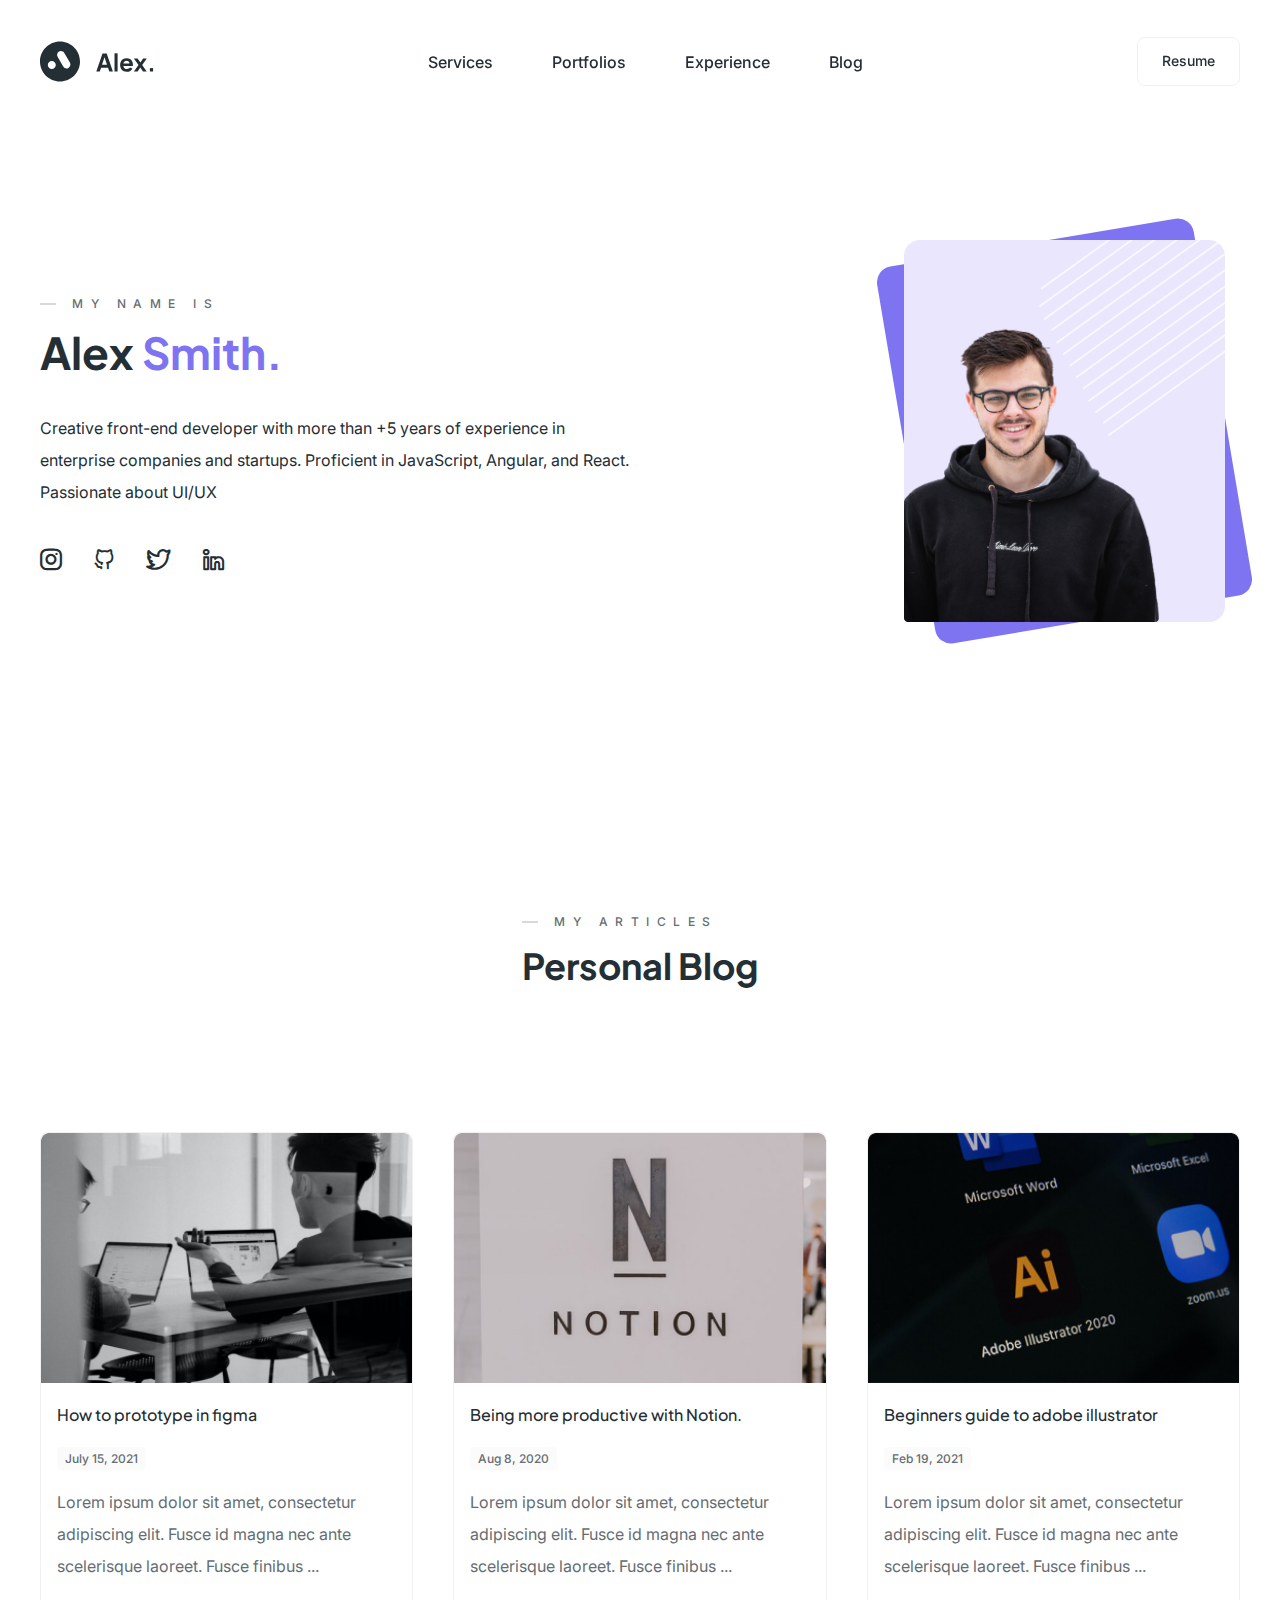
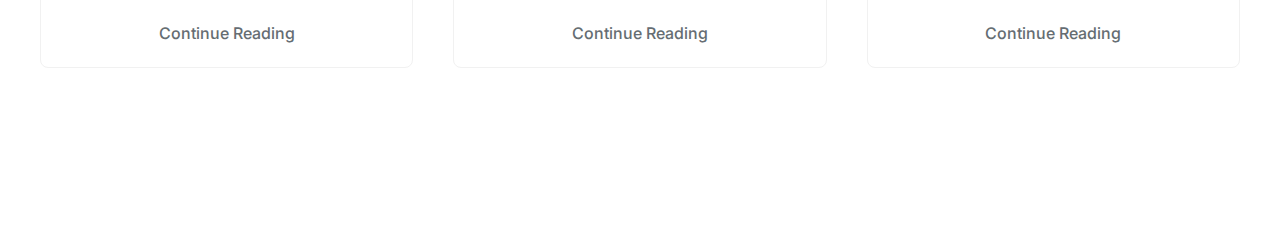
==== commit 6e1704a8: "Add blog section" ====
--- a/index.html
+++ b/index.html
@@ -52,7 +52,7 @@
       </header>
       <main data-fp class="page">
         <!-- Hero -->
-         <section data-fp-section class="page__hero hero">
+        <section data-fp-section class="page__hero hero">
           <div class="hero__container">
             <div class="hero__content">
               <div class="hero__title title">
@@ -94,7 +94,7 @@
           </div>
         </section>
         <!-- Services -->
-        <section data-fp-section class="page__services services">
+        <!-- <section data-fp-section class="page__services services">
           <div class="services__container">
             <div class="services__title title">
               <h3 class="title__label">SERVICES</h3>
@@ -139,9 +139,9 @@
               </li>
             </ul>
           </div>
-        </section>
+        </section> -->
         <!-- Portfolio -->
-        <section class="page__portfolio portfolio">
+        <!-- <section class="page__portfolio portfolio">
           <div class="portfolio__container">
             <div class="portfolio__header">
               <div class="portfolio__title title">
@@ -309,9 +309,9 @@
               </div>
             </div>
           </div>
-        </section>
+        </section> -->
         <!-- Experience -->
-        <section class="page__experience experience">
+        <!-- <section class="page__experience experience">
           <div data-tabs class="experience__container">
             <div class="experience__title title">
               <h3 class="title__label">career path</h3>
@@ -503,6 +503,91 @@
               </div>
             </div>
           </div>
+        </section> -->
+        <!-- Blog -->
+        <section class="page__blog blog">
+          <div class="blog__container">
+            <div class="blog__title title">
+              <h3 class="title__label">MY ARTICLES</h3>
+              <h2 class="title__value title__value">Personal Blog</h2>
+            </div>
+            <div class="blog__items">
+              <article class="blog__item item-blog">
+                <a href="" class="item-blog__image--ibg">
+                  <img
+                    src="./img/blog/01.jpg"
+                    alt="How_to_prototype_in_figma"
+                  />
+                </a>
+                <div class="item-blog__body">
+                  <h4 class="item-blog__title">
+                    <a href="" class="item-blog__link-title"
+                      >How to prototype in figma
+                    </a>
+                  </h4>
+                  <div class="item-blog__date date">July 15, 2021</div>
+                  <div class="item-blog__text">
+                    <p>
+                      Lorem ipsum dolor sit amet, consectetur adipiscing elit.
+                      Fusce id magna nec ante scelerisque laoreet. Fusce finibus
+                      ...
+                    </p>
+                  </div>
+                  <a class="item-blog__link">Continue Reading </a>
+                </div>
+              </article>
+
+              <article class="blog__item item-blog">
+                <a href="" class="item-blog__image--ibg">
+                  <img
+                    src="./img/blog/02.jpg"
+                    alt="Being_more_productive_with_Notion"
+                  />
+                </a>
+                <div class="item-blog__body">
+                  <h4 class="item-blog__title">
+                    <a href="" class="item-blog__link-title"
+                      >Being more productive with Notion.
+                    </a>
+                  </h4>
+                  <div class="item-blog__date date">Aug 8, 2020</div>
+                  <div class="item-blog__text">
+                    <p>
+                      Lorem ipsum dolor sit amet, consectetur adipiscing elit.
+                      Fusce id magna nec ante scelerisque laoreet. Fusce finibus
+                      ...
+                    </p>
+                  </div>
+                  <a class="item-blog__link">Continue Reading </a>
+                </div>
+              </article>
+
+              <article class="blog__item item-blog">
+                <a href="" class="item-blog__image--ibg">
+                  <img
+                    src="./img/blog/03.jpg"
+                    alt="Beginners_guide_to_adobe_illustrator"
+                  />
+                </a>
+                <div class="item-blog__body">
+                  <h4 class="item-blog__title">
+                    <a href="" class="item-blog__link-title"
+                      >Beginners guide to adobe illustrator
+                    </a>
+                  </h4>
+                  <div class="item-blog__date date">Feb 19, 2021</div>
+                  <div class="item-blog__text">
+                    <p>
+                      Lorem ipsum dolor sit amet, consectetur adipiscing elit.
+                      Fusce id magna nec ante scelerisque laoreet. Fusce finibus
+                      ...
+                    </p>
+                  </div>
+                  <a class="item-blog__link">Continue Reading</a>
+                </div>
+              </article> 
+            </div>
+          </div>
         </section>
       </main>
 
--- a/css/main.min.css
+++ b/css/main.min.css
@@ -1 +1 @@
-@font-face{font-family:icons;font-display:swap;src:url("../../fonts/icons.woff2") format("woff2"),url("../../fonts/icons.woff") format("woff");font-weight:400;font-style:normal}.navigation-experience__title.active::after,[class*=_icon-]:before{font-family:"icons";font-style:normal;font-weight:normal;font-variant:normal;text-transform:none;line-height:1;-webkit-font-smoothing:antialiased;-moz-osx-font-smoothing:grayscale}[class*=_icon-]:before{display:block}._icon-link:before{content:""}._icon-s-github:before{content:""}._icon-s-instagram:before{content:""}._icon-slider-arrow:before{content:""}._icon-s-linkedin:before{content:""}._icon-s-twitter:before{content:""}*{margin:0;padding:0;border:0px}*,*::before,*::after{-webkit-box-sizing:border-box;box-sizing:border-box}html,body{height:100%;min-width:320px}body{font-family:"Inter",sans-serif;font-weight:400;font-size:1rem;line-height:2;color:#232e35}input,button,textarea{font-family:"Inter",sans-serif;font-size:inherit}button{cursor:pointer;color:inherit;background-color:inherit}a{color:inherit;text-decoration:none}ul li{list-style:none}img{vertical-align:top}h1,h2,h3,h4,h5,h6{font-weight:inherit;font-style:inherit}.lock body{overflow:hidden;-ms-touch-action:none;touch-action:none;-ms-scroll-chaining:none;overscroll-behavior:none}.wrapper{min-height:100%;display:-webkit-box;display:-ms-flexbox;display:flex;-webkit-box-orient:vertical;-webkit-box-direction:normal;-ms-flex-direction:column;flex-direction:column;overflow:hidden}.wrapper>main{-webkit-box-flex:1;-ms-flex:1 1 auto;flex:1 1 auto}.wrapper>*{min-width:0}[class*="--ibg"]{position:relative}[class*="--ibg"] img{position:absolute;top:0;left:0;width:100%;height:100%;-o-object-fit:cover;object-fit:cover}[class*=__container]{max-width:76.875rem;padding:0 0.9375rem;margin:0 auto}@media(max-width: 76.875em){[class*=__container]{max-width:60.625rem}}@media(max-width: 61.99875em){[class*=__container]{max-width:48rem}}@media(max-width: 47.99875em){[class*=__container]{max-width:30rem}}@media(max-width: 29.99875em){[class*=__container]{max-width:20rem}}.page__hero{padding-top:15rem;padding-bottom:9rem}@media(max-width: 61.99875em){.page__hero{padding-top:10rem;padding-bottom:3.75rem}}@media(max-width: 47.99875em){.page__hero{padding-top:6.25rem;padding-bottom:3.125rem}}.page__services{padding-top:7.125rem;padding-bottom:11.5rem}@media(max-width: 61.99875em){.page__services{padding-top:3.75rem;padding-bottom:3.75rem}}@media(max-width: 47.99875em){.page__services{padding-top:2.5rem;padding-bottom:2.5rem}}.page__portfolio{padding-top:6.5rem;padding-bottom:10.8125rem}@media(max-width: 61.99875em){.page__portfolio{padding-top:3.75rem;padding-bottom:3.75rem}}@media(max-width: 47.99875em){.page__portfolio{padding-top:2.5rem;padding-bottom:2.5rem}}.page__experience{padding-top:6.5rem;padding-bottom:7.875rem}@media(max-width: 61.99875em){.page__experience{padding-top:3.75rem;padding-bottom:3.75rem}}@media(max-width: 47.99875em){.page__experience{padding-top:2.5rem;padding-bottom:2.5rem}}.title__label{display:-webkit-box;display:-ms-flexbox;display:flex;-webkit-box-align:center;-ms-flex-align:center;align-items:center;gap:1rem;font-weight:500;font-size:0.75rem;letter-spacing:0.625em;text-transform:uppercase;color:#656d72}@media(max-width: 47.99875em){.title__label{font-size:0.625rem}}.title__label::before{content:"";width:1rem;height:0.125rem;background-color:#d9d9d9}.title__label:not(:last-child){margin-bottom:0.75em}.title__value{font-family:"Plus Jakarta Sans",sans-serif;font-weight:700;font-size:2.25rem;line-height:1.25}@media(max-width: 61.99875em){.title__value{font-size:2rem}}@media(max-width: 47.99875em){.title__value{font-size:1.75rem}}.title__value span{color:#7e74f1}.title__value--big{font-size:2.75rem}@media(max-width: 47.99875em){.title__value--big{font-size:2.375rem}}.category-link{display:inline-block;padding:0.25rem 0.5rem;border:1px solid #f1f1f1;border-radius:0.25rem;font-weight:500;font-size:0.75rem;line-height:1.25;color:#656d72;-webkit-transition:border-color .3s ease 0s,color .3s ease 0s,background-color .3s ease 0s,-webkit-box-shadow .3s ease 0s;transition:border-color .3s ease 0s,color .3s ease 0s,background-color .3s ease 0s,-webkit-box-shadow .3s ease 0s;transition:border-color .3s ease 0s,color .3s ease 0s,box-shadow .3s ease 0s,background-color .3s ease 0s;transition:border-color .3s ease 0s,color .3s ease 0s,box-shadow .3s ease 0s,background-color .3s ease 0s,-webkit-box-shadow .3s ease 0s}.category-link:hover,.category-link:focus{border-color:#7e74f1;color:#fff;background-color:#7e74f1;-webkit-box-shadow:0px 4px 4px rgba(0,0,0,.1);box-shadow:0px 4px 4px rgba(0,0,0,.1)}.text p:not(:last-child){margin-bottom:0.9375rem}.social{display:-webkit-box;display:-ms-flexbox;display:flex;-ms-flex-wrap:wrap;flex-wrap:wrap;-webkit-box-align:center;-ms-flex-align:center;align-items:center;-webkit-column-gap:2rem;-moz-column-gap:2rem;column-gap:2rem;row-gap:0.3125rem}@media(max-width: 47.99875em){.social{-webkit-column-gap:1.5rem;-moz-column-gap:1.5rem;column-gap:1.5rem}}.social__link{font-size:1.375rem;-webkit-transition:color .3s ease 0s;transition:color .3s ease 0s}.social__link:hover,.social__link:focus{color:#7e74f1}.header{position:fixed;width:100%;top:0;left:0;z-index:100;background-color:rgba(255,255,255,.8)}.header__container{display:-webkit-box;display:-ms-flexbox;display:flex;-webkit-box-pack:justify;-ms-flex-pack:justify;justify-content:space-between;-webkit-box-align:center;-ms-flex-align:center;align-items:center;gap:0.9375rem;padding-top:0.3125rem;padding-bottom:0.3125rem;min-height:123px}@media(max-width: 61.99875em){.header__container{min-height:90px}}@media(max-width: 47.99875em){.header__container{min-height:50px;padding-top:0.625rem;padding-bottom:0.625rem}}.header__logo{position:relative;z-index:5}.header__actions{display:-webkit-box;display:-ms-flexbox;display:flex;-webkit-box-align:center;-ms-flex-align:center;align-items:center;gap:0.9375rem}.header__button{position:relative;z-index:5;padding:0.9375rem 1.5rem;font-weight:500;font-size:0.875rem;line-height:1.2;color:inherit;border:0.0625rem solid #f1f1f1;border-radius:0.5rem;-webkit-transition:color .3s ease 0s,background-color .3s ease 0s,border-color .3s ease 0s,-webkit-box-shadow .3s ease 0s;transition:color .3s ease 0s,background-color .3s ease 0s,border-color .3s ease 0s,-webkit-box-shadow .3s ease 0s;transition:color .3s ease 0s,background-color .3s ease 0s,border-color .3s ease 0s,box-shadow .3s ease 0s;transition:color .3s ease 0s,background-color .3s ease 0s,border-color .3s ease 0s,box-shadow .3s ease 0s,-webkit-box-shadow .3s ease 0s}.header__button:hover,.header__button:focus{background-color:#7e74f1;color:#fff;border-color:#7e74f1;-webkit-box-shadow:0px 4px 4px rgba(0,0,0,.1);box-shadow:0px 4px 4px rgba(0,0,0,.1)}@media(max-width: 47.99875em){.header__button{padding:0.625rem 0.9375rem;color:#fff;background-color:#232e35;border-color:#232e35}}@media(max-width: 47.99875em){.menu__body{position:fixed;top:0;right:0;width:100%;height:100%;overflow:auto;background-color:#7e74f1;padding:5.625rem 0.9375rem 1.875rem 0.9375rem;-webkit-transform:translateX(-100%);transform:translateX(-100%);-webkit-transition:-webkit-transform .3s ease 0s;transition:-webkit-transform .3s ease 0s;transition:transform .3s ease 0s;transition:transform .3s ease 0s, -webkit-transform .3s ease 0s}.menu__body::before{content:"";position:fixed;top:0;left:0;width:100%;height:3.75rem;background-color:#eae6fe;z-index:5}.menu-open .menu__body{-webkit-transform:translatex(0);transform:translatex(0)}}@media(min-width: 47.99875em){.menu__list{display:-webkit-box;display:-ms-flexbox;display:flex;-ms-flex-wrap:wrap;flex-wrap:wrap;-webkit-column-gap:calc(25px + 31*(100vw - 320px)/880);-moz-column-gap:calc(25px + 31*(100vw - 320px)/880);column-gap:calc(25px + 31*(100vw - 320px)/880);row-gap:0.3125rem}}.menu__item{text-align:right}@media(max-width: 47.99875em){.menu__item:not(:last-child){margin-bottom:1.25rem}}.menu__link{font-weight:500;line-height:1.2;color:inherit;-webkit-transition:color .3s ease 0s;transition:color .3s ease 0s}.menu__link:hover,.menu__link:focus{color:#7e74f1}@media(max-width: 47.99875em){.menu__link{font-size:1.5rem;color:#fff}.menu__link:hover,.menu__link:focus{color:#232e35}}.icon-menu{display:none}@media(max-width: 47.99875em){.icon-menu{display:block;position:relative;width:1.875rem;height:1.125rem;-webkit-box-flex:0;-ms-flex:0 0 1.875rem;flex:0 0 1.875rem;z-index:5}}@media(max-width: 47.99875em)and (any-hover: none){.icon-menu{cursor:default}}@media(max-width: 47.99875em){.icon-menu span,.icon-menu::before,.icon-menu::after{content:"";-webkit-transition:all .3s ease 0s;transition:all .3s ease 0s;right:0;position:absolute;width:100%;height:0.125rem;background-color:#000}}@media(max-width: 47.99875em){.icon-menu::before{top:0}}@media(max-width: 47.99875em){.icon-menu::after{bottom:0}}@media(max-width: 47.99875em){.icon-menu span{top:calc(50% - 0.0625rem)}}@media(max-width: 47.99875em){.menu-open .icon-menu span{width:0}.menu-open .icon-menu::before{top:calc(50% - 0.0625rem);-webkit-transform:rotate(-45deg);transform:rotate(-45deg)}.menu-open .icon-menu::after{bottom:calc(50% - 0.0625rem);-webkit-transform:rotate(45deg);transform:rotate(45deg)}}.hero__container{min-width:31rem;display:grid;grid-template-columns:repeat(2, 1fr);-webkit-box-align:center;-ms-flex-align:center;align-items:center;-webkit-column-gap:1.25rem;-moz-column-gap:1.25rem;column-gap:1.25rem}@media(max-width: 47.99875em){.hero__container{min-width:0;grid-template-columns:1fr;row-gap:1.875rem}}.hero__title:not(:last-child){margin-bottom:2rem}@media(max-width: 47.99875em){.hero__title:not(:last-child){margin-bottom:1rem}}.hero__text:not(:last-child){margin-bottom:2.5rem}@media(max-width: 47.99875em){.hero__text:not(:last-child){margin-bottom:1.875rem}}.hero__decor{justify-self:end;max-width:336px;width:100%}@media(min-width: 47.99875em){.hero__decor{padding-right:0.9375rem}}@media(max-width: 47.99875em){.hero__decor{justify-self:center;padding:0 1.25rem}}.hero__image{position:relative;padding-top:119%}.hero__image::before,.hero__image::after{content:"";position:absolute;top:0;left:0;width:100%;height:100%;border-radius:16px}.hero__image::before{z-index:-1;background-color:#7e74f1;-webkit-transform:rotate(-9.55deg);transform:rotate(-9.55deg)}.hero__image::after{background:#eae6fe url(../../img/hero/lines.svg) top right/58% no-repeat}.hero__image img{position:absolute;bottom:0;left:0;z-index:5;max-width:100%}.services{background-color:#fbfbfb}.services__container{display:-webkit-box;display:-ms-flexbox;display:flex;-webkit-box-orient:vertical;-webkit-box-direction:normal;-ms-flex-direction:column;flex-direction:column}.services__title{-ms-flex-item-align:center;align-self:center}.services__title:not(:last-child){margin-bottom:6.25rem}@media(max-width: 61.99875em){.services__title:not(:last-child){margin-bottom:3.125rem}}@media(max-width: 47.99875em){.services__title:not(:last-child){margin-bottom:1.875rem}}.services__items{display:grid;grid-template-columns:repeat(auto-fill, minmax(17.5rem, 1fr));gap:3.5rem}@media(max-width: 61.99875em){.services__items{gap:1.875rem}}.item-service{padding:3.3125rem 3.5625rem;border-radius:0.5rem;text-align:center;background-color:#fff}@media(max-width: 76.875em){.item-service{padding:2.1875rem 2.5rem}}@media(max-width: 47.99875em){.item-service{padding:0.9375rem 1.25rem}}.item-service__icon{width:3.5rem;height:3.5rem;display:-webkit-inline-box;display:-ms-inline-flexbox;display:inline-flex;-webkit-box-pack:center;-ms-flex-pack:center;justify-content:center;-webkit-box-align:center;-ms-flex-align:center;align-items:center;background-color:#f5f3fe;border-radius:1rem}.item-service__icon:not(:last-child){margin-bottom:1.5rem}.item-service__title{font-family:"Plus Jakarta Sans",sans-serif;font-weight:500;line-height:1.25}.item-service__title:not(:last-child){margin-bottom:1rem}.item-service__text{font-size:0.875rem;line-height:1.71}.portfolio__header{display:-webkit-box;display:-ms-flexbox;display:flex;-webkit-box-pack:justify;-ms-flex-pack:justify;justify-content:space-between;-webkit-box-align:center;-ms-flex-align:center;align-items:center;gap:1.25rem}.portfolio__header:not(:last-child){margin-bottom:9.1875rem}@media(max-width: 61.99875em){.portfolio__header:not(:last-child){margin-bottom:3.75rem}}@media(max-width: 47.99875em){.portfolio__header:not(:last-child){margin-bottom:1.875rem}}@media(max-width: 29.99875em){.portfolio__header{-webkit-box-orient:vertical;-webkit-box-direction:normal;-ms-flex-direction:column;flex-direction:column;-webkit-box-align:stretch;-ms-flex-align:stretch;align-items:stretch}}.portfolio__controls{display:-webkit-box;display:-ms-flexbox;display:flex;-webkit-box-align:center;-ms-flex-align:center;align-items:center;gap:1rem}@media(max-width: 29.99875em){.portfolio__controls{-webkit-box-pack:center;-ms-flex-pack:center;justify-content:center}}.portfolio__arrow{width:2.5rem;height:2.5rem;border-radius:1rem;font-size:0.75rem;color:#7e74f1;background-color:#eae6fe;-webkit-transition:background-color .3s ease 0s;transition:background-color .3s ease 0s}.portfolio__arrow:hover,.portfolio__arrow:focus{background-color:#c8bef9}.portfolio__arrow.swiper-button-disabled{opacity:.5;cursor:default}.portfolio__arrow--left::before{-webkit-transform:rotate(180deg);transform:rotate(180deg)}@media(max-width: 29.99875em){.portfolio__slider{margin-right:-0.9375rem;padding-right:0.9375rem}}.item-portfolio{display:-webkit-box;display:-ms-flexbox;display:flex;-webkit-box-orient:vertical;-webkit-box-direction:normal;-ms-flex-direction:column;flex-direction:column;min-height:100%;border:1px solid #f5f5f5;border-radius:0.5rem;overflow:hidden}.item-portfolio__image--ibg{padding-bottom:81.717452%;opacity:.5;background:-webkit-gradient(linear, left bottom, left top, from(rgba(0, 0, 0, 0.1)), to(rgba(0, 0, 0, 0.1)));background:linear-gradient(0deg, rgba(0, 0, 0, 0.1), rgba(0, 0, 0, 0.1));overflow:hidden;-webkit-transition:opacity .8s ease 0s;transition:opacity .8s ease 0s}.item-portfolio__image--ibg img{-o-object-position:top;object-position:top;-webkit-transition:-webkit-transform .8s ease 0s;transition:-webkit-transform .8s ease 0s;transition:transform .8s ease 0s;transition:transform .8s ease 0s, -webkit-transform .8s ease 0s}@media(any-hover: hover){.item-portfolio__image--ibg:hover{opacity:1}.item-portfolio__image--ibg:hover img{-webkit-transform:scale(1.05);transform:scale(1.05)}}@media(any-hover: none){.item-portfolio__image--ibg{opacity:1}}.item-portfolio__body{display:-webkit-box;display:-ms-flexbox;display:flex;-webkit-box-orient:vertical;-webkit-box-direction:normal;-ms-flex-direction:column;flex-direction:column;gap:1rem;-webkit-box-flex:1;-ms-flex:1 1 auto;flex:1 1 auto;padding:1.5rem}.item-portfolio__title{-webkit-box-flex:1;-ms-flex:1 1 100%;flex:1 1 100%;font-weight:500;line-height:1.25}.item-portfolio__link-title{-webkit-transition:color .3s ease 0s;transition:color .3s ease 0s}@media(any-hover: hover){.item-portfolio__link-title:hover{color:#7e74f1}}.item-portfolio__footer{display:-webkit-box;display:-ms-flexbox;display:flex;-webkit-box-align:center;-ms-flex-align:center;align-items:center;gap:1rem}.item-portfolio__link{font-size:0.625rem;color:#656d72;-webkit-transition:color .3s ease 0s;transition:color .3s ease 0s}@media(any-hover: hover){.item-portfolio__link:hover{color:#7e74f1}}.swiper-button-disabled{opacity:.5}.experience{background-color:#fbfbfb}@media(min-width: 47.99875em){.experience__container{display:grid;grid-auto-flow:column;grid-template-columns:auto 1fr;grid-template-rows:auto 1fr;-ms-flex-line-pack:center;align-content:center;-webkit-column-gap:4.375rem;-moz-column-gap:4.375rem;column-gap:4.375rem;row-gap:3.75rem}}@media(min-width: 61.99875em){.experience__container{-webkit-column-gap:8.5625rem;-moz-column-gap:8.5625rem;column-gap:8.5625rem;row-gap:5rem}}@media(max-width: 47.99875em){.experience__title:not(:last-child){margin-bottom:1.25rem}}.navigation-experience{display:-webkit-box;display:-ms-flexbox;display:flex;-ms-flex-wrap:wrap;flex-wrap:wrap;gap:0.625rem}@media(min-width: 47.99875em){.navigation-experience{display:grid;gap:0.5625rem}}.navigation-experience__title{text-align:left;border:1px solid #f1f1f1;padding:0.625rem 1.25rem;-webkit-transition:background-color .3s ease 0s,color .3s ease 0s;transition:background-color .3s ease 0s,color .3s ease 0s}@media(min-width: 47.99875em){.navigation-experience__title{padding:0.875rem 2.125rem;border-color:rgba(0,0,0,0)}}@media(any-hover: hover){.navigation-experience__title:hover{background-color:#fff;color:#7e74f1}}.navigation-experience__title.active{display:-webkit-box;display:-ms-flexbox;display:flex;gap:0.625rem;-webkit-box-pack:justify;-ms-flex-pack:justify;justify-content:space-between;-webkit-box-align:center;-ms-flex-align:center;align-items:center;background-color:#fff;color:#7e74f1}.navigation-experience__title.active::after{content:"";font-size:0.625rem}@media(max-width: 47.99875em){.navigation-experience__title.active::after{display:none}}.content-experience{padding-top:2rem}@media(max-width: 47.99875em){.content-experience{padding-top:1.25rem}}@media(min-width: 47.99875em){.content-experience{grid-row:span 2}}.content-experience__body{display:none}.content-experience__body.active{display:block}.content-experience__header{padding-bottom:2rem;border-bottom:1px solid #f1f1f1}@media(max-width: 47.99875em){.content-experience__header{padding-bottom:1.25rem}}.content-experience__title{font-family:"Plus Jakarta Sans",sans-serif;font-weight:500;font-size:1.125rem;line-height:1.25}.content-experience__title:not(:last-child){margin-bottom:0.5rem}.content-experience__link{text-decoration:underline}.content-experience__location{font-size:0.875rem;line-height:1.2;color:#656d72}.content-experience__location:not(:last-child){margin-bottom:1rem}.content-experience__time{font-size:0.875rem;line-height:1.7;color:#656d72}.content-experience__time:not(:last-child){margin-bottom:1rem}.content-experience__category{display:-webkit-box;display:-ms-flexbox;display:flex;gap:1rem}.content-experience__main{padding-top:2rem}@media(max-width: 47.99875em){.content-experience__main{padding-top:1.25rem}}.list-content-experience__item{display:-webkit-box;display:-ms-flexbox;display:flex;-webkit-box-align:center;-ms-flex-align:center;align-items:center;gap:1.125rem;line-height:1.2;color:#656d72}.list-content-experience__item:not(:last-child){margin-bottom:1rem}.list-content-experience__item::before{content:"";width:0.625rem;height:0.125rem;background-color:#d9d9d9}/*# sourceMappingURL=main.min.css.map */+@font-face{font-family:icons;font-display:swap;src:url("../../fonts/icons.woff2") format("woff2"),url("../../fonts/icons.woff") format("woff");font-weight:400;font-style:normal}.navigation-experience__title.active::after,[class*=_icon-]:before{font-family:"icons";font-style:normal;font-weight:normal;font-variant:normal;text-transform:none;line-height:1;-webkit-font-smoothing:antialiased;-moz-osx-font-smoothing:grayscale}[class*=_icon-]:before{display:block}._icon-link:before{content:""}._icon-s-github:before{content:""}._icon-s-instagram:before{content:""}._icon-slider-arrow:before{content:""}._icon-s-linkedin:before{content:""}._icon-s-twitter:before{content:""}*{margin:0;padding:0;border:0px}*,*::before,*::after{-webkit-box-sizing:border-box;box-sizing:border-box}html,body{height:100%;min-width:320px}body{font-family:"Inter",sans-serif;font-weight:400;font-size:1rem;line-height:2;color:#232e35}input,button,textarea{font-family:"Inter",sans-serif;font-size:inherit}button{cursor:pointer;color:inherit;background-color:inherit}a{color:inherit;text-decoration:none}ul li{list-style:none}img{vertical-align:top}h1,h2,h3,h4,h5,h6{font-weight:inherit;font-style:inherit}.lock body{overflow:hidden;-ms-touch-action:none;touch-action:none;-ms-scroll-chaining:none;overscroll-behavior:none}.wrapper{min-height:100%;display:-webkit-box;display:-ms-flexbox;display:flex;-webkit-box-orient:vertical;-webkit-box-direction:normal;-ms-flex-direction:column;flex-direction:column;overflow:hidden}.wrapper>main{-webkit-box-flex:1;-ms-flex:1 1 auto;flex:1 1 auto}.wrapper>*{min-width:0}[class*="--ibg"]{position:relative}[class*="--ibg"] img{position:absolute;top:0;left:0;width:100%;height:100%;-o-object-fit:cover;object-fit:cover}[class*=__container]{max-width:76.875rem;padding:0 0.9375rem;margin:0 auto}@media(max-width: 76.875em){[class*=__container]{max-width:60.625rem}}@media(max-width: 61.99875em){[class*=__container]{max-width:48rem}}@media(max-width: 47.99875em){[class*=__container]{max-width:30rem}}@media(max-width: 29.99875em){[class*=__container]{max-width:20rem}}.page__hero{padding-top:15rem;padding-bottom:9rem}@media(max-width: 61.99875em){.page__hero{padding-top:10rem;padding-bottom:3.75rem}}@media(max-width: 47.99875em){.page__hero{padding-top:6.25rem;padding-bottom:3.125rem}}.page__services{padding-top:7.125rem;padding-bottom:11.5rem}@media(max-width: 61.99875em){.page__services{padding-top:3.75rem;padding-bottom:3.75rem}}@media(max-width: 47.99875em){.page__services{padding-top:2.5rem;padding-bottom:2.5rem}}.page__portfolio{padding-top:6.5rem;padding-bottom:10.8125rem}@media(max-width: 61.99875em){.page__portfolio{padding-top:3.75rem;padding-bottom:3.75rem}}@media(max-width: 47.99875em){.page__portfolio{padding-top:2.5rem;padding-bottom:2.5rem}}.page__experience{padding-top:6.5rem;padding-bottom:7.875rem}@media(max-width: 61.99875em){.page__experience{padding-top:3.75rem;padding-bottom:3.75rem}}@media(max-width: 47.99875em){.page__experience{padding-top:2.5rem;padding-bottom:2.5rem}}.page__blog{padding-top:9rem;padding-bottom:11rem}@media(max-width: 61.99875em){.page__blog{padding-top:3.75rem;padding-bottom:3.75rem}}@media(max-width: 47.99875em){.page__blog{padding-top:2.5rem;padding-bottom:2.5rem}}.title__label{display:-webkit-box;display:-ms-flexbox;display:flex;-webkit-box-align:center;-ms-flex-align:center;align-items:center;gap:1rem;font-weight:500;font-size:0.75rem;letter-spacing:0.625em;text-transform:uppercase;color:#656d72}@media(max-width: 47.99875em){.title__label{font-size:0.625rem}}.title__label::before{content:"";width:1rem;height:0.125rem;background-color:#d9d9d9}.title__label:not(:last-child){margin-bottom:0.75em}.title__value{font-family:"Plus Jakarta Sans",sans-serif;font-weight:700;font-size:2.25rem;line-height:1.25}@media(max-width: 61.99875em){.title__value{font-size:2rem}}@media(max-width: 47.99875em){.title__value{font-size:1.75rem}}.title__value span{color:#7e74f1}.title__value--big{font-size:2.75rem}@media(max-width: 47.99875em){.title__value--big{font-size:2.375rem}}.category-link{display:inline-block;padding:0.25rem 0.5rem;border:1px solid #f1f1f1;border-radius:0.25rem;font-weight:500;font-size:0.75rem;line-height:1.25;color:#656d72;-webkit-transition:border-color .3s ease 0s,color .3s ease 0s,background-color .3s ease 0s,-webkit-box-shadow .3s ease 0s;transition:border-color .3s ease 0s,color .3s ease 0s,background-color .3s ease 0s,-webkit-box-shadow .3s ease 0s;transition:border-color .3s ease 0s,color .3s ease 0s,box-shadow .3s ease 0s,background-color .3s ease 0s;transition:border-color .3s ease 0s,color .3s ease 0s,box-shadow .3s ease 0s,background-color .3s ease 0s,-webkit-box-shadow .3s ease 0s}.category-link:hover,.category-link:focus{border-color:#7e74f1;color:#fff;background-color:#7e74f1;-webkit-box-shadow:0px 4px 4px rgba(0,0,0,.1);box-shadow:0px 4px 4px rgba(0,0,0,.1)}.text p:not(:last-child){margin-bottom:0.9375rem}.social{display:-webkit-box;display:-ms-flexbox;display:flex;-ms-flex-wrap:wrap;flex-wrap:wrap;-webkit-box-align:center;-ms-flex-align:center;align-items:center;-webkit-column-gap:2rem;-moz-column-gap:2rem;column-gap:2rem;row-gap:0.3125rem}@media(max-width: 47.99875em){.social{-webkit-column-gap:1.5rem;-moz-column-gap:1.5rem;column-gap:1.5rem}}.social__link{font-size:1.375rem;-webkit-transition:color .3s ease 0s;transition:color .3s ease 0s}.social__link:hover,.social__link:focus{color:#7e74f1}.date{padding:0.25rem 0.5rem;border-radius:0.25rem;font-weight:500;font-size:0.75rem;line-height:1.25;color:#656d72;background-color:#fbfbfb}.header{position:fixed;width:100%;top:0;left:0;z-index:100;background-color:rgba(255,255,255,.8)}.header__container{display:-webkit-box;display:-ms-flexbox;display:flex;-webkit-box-pack:justify;-ms-flex-pack:justify;justify-content:space-between;-webkit-box-align:center;-ms-flex-align:center;align-items:center;gap:0.9375rem;padding-top:0.3125rem;padding-bottom:0.3125rem;min-height:123px}@media(max-width: 61.99875em){.header__container{min-height:90px}}@media(max-width: 47.99875em){.header__container{min-height:50px;padding-top:0.625rem;padding-bottom:0.625rem}}.header__logo{position:relative;z-index:5}.header__actions{display:-webkit-box;display:-ms-flexbox;display:flex;-webkit-box-align:center;-ms-flex-align:center;align-items:center;gap:0.9375rem}.header__button{position:relative;z-index:5;padding:0.9375rem 1.5rem;font-weight:500;font-size:0.875rem;line-height:1.2;color:inherit;border:0.0625rem solid #f1f1f1;border-radius:0.5rem;-webkit-transition:color .3s ease 0s,background-color .3s ease 0s,border-color .3s ease 0s,-webkit-box-shadow .3s ease 0s;transition:color .3s ease 0s,background-color .3s ease 0s,border-color .3s ease 0s,-webkit-box-shadow .3s ease 0s;transition:color .3s ease 0s,background-color .3s ease 0s,border-color .3s ease 0s,box-shadow .3s ease 0s;transition:color .3s ease 0s,background-color .3s ease 0s,border-color .3s ease 0s,box-shadow .3s ease 0s,-webkit-box-shadow .3s ease 0s}.header__button:hover,.header__button:focus{background-color:#7e74f1;color:#fff;border-color:#7e74f1;-webkit-box-shadow:0px 4px 4px rgba(0,0,0,.1);box-shadow:0px 4px 4px rgba(0,0,0,.1)}@media(max-width: 47.99875em){.header__button{padding:0.625rem 0.9375rem;color:#fff;background-color:#232e35;border-color:#232e35}}@media(max-width: 47.99875em){.menu__body{position:fixed;top:0;right:0;width:100%;height:100%;overflow:auto;background-color:#7e74f1;padding:5.625rem 0.9375rem 1.875rem 0.9375rem;-webkit-transform:translateX(-100%);transform:translateX(-100%);-webkit-transition:-webkit-transform .3s ease 0s;transition:-webkit-transform .3s ease 0s;transition:transform .3s ease 0s;transition:transform .3s ease 0s, -webkit-transform .3s ease 0s}.menu__body::before{content:"";position:fixed;top:0;left:0;width:100%;height:3.75rem;background-color:#eae6fe;z-index:5}.menu-open .menu__body{-webkit-transform:translatex(0);transform:translatex(0)}}@media(min-width: 47.99875em){.menu__list{display:-webkit-box;display:-ms-flexbox;display:flex;-ms-flex-wrap:wrap;flex-wrap:wrap;-webkit-column-gap:calc(25px + 31*(100vw - 320px)/880);-moz-column-gap:calc(25px + 31*(100vw - 320px)/880);column-gap:calc(25px + 31*(100vw - 320px)/880);row-gap:0.3125rem}}.menu__item{text-align:right}@media(max-width: 47.99875em){.menu__item:not(:last-child){margin-bottom:1.25rem}}.menu__link{font-weight:500;line-height:1.2;color:inherit;-webkit-transition:color .3s ease 0s;transition:color .3s ease 0s}.menu__link:hover,.menu__link:focus{color:#7e74f1}@media(max-width: 47.99875em){.menu__link{font-size:1.5rem;color:#fff}.menu__link:hover,.menu__link:focus{color:#232e35}}.icon-menu{display:none}@media(max-width: 47.99875em){.icon-menu{display:block;position:relative;width:1.875rem;height:1.125rem;-webkit-box-flex:0;-ms-flex:0 0 1.875rem;flex:0 0 1.875rem;z-index:5}}@media(max-width: 47.99875em)and (any-hover: none){.icon-menu{cursor:default}}@media(max-width: 47.99875em){.icon-menu span,.icon-menu::before,.icon-menu::after{content:"";-webkit-transition:all .3s ease 0s;transition:all .3s ease 0s;right:0;position:absolute;width:100%;height:0.125rem;background-color:#000}}@media(max-width: 47.99875em){.icon-menu::before{top:0}}@media(max-width: 47.99875em){.icon-menu::after{bottom:0}}@media(max-width: 47.99875em){.icon-menu span{top:calc(50% - 0.0625rem)}}@media(max-width: 47.99875em){.menu-open .icon-menu span{width:0}.menu-open .icon-menu::before{top:calc(50% - 0.0625rem);-webkit-transform:rotate(-45deg);transform:rotate(-45deg)}.menu-open .icon-menu::after{bottom:calc(50% - 0.0625rem);-webkit-transform:rotate(45deg);transform:rotate(45deg)}}.hero__container{min-width:31rem;display:grid;grid-template-columns:repeat(2, 1fr);-webkit-box-align:center;-ms-flex-align:center;align-items:center;-webkit-column-gap:1.25rem;-moz-column-gap:1.25rem;column-gap:1.25rem}@media(max-width: 47.99875em){.hero__container{min-width:0;grid-template-columns:1fr;row-gap:1.875rem}}.hero__title:not(:last-child){margin-bottom:2rem}@media(max-width: 47.99875em){.hero__title:not(:last-child){margin-bottom:1rem}}.hero__text:not(:last-child){margin-bottom:2.5rem}@media(max-width: 47.99875em){.hero__text:not(:last-child){margin-bottom:1.875rem}}.hero__decor{justify-self:end;max-width:336px;width:100%}@media(min-width: 47.99875em){.hero__decor{padding-right:0.9375rem}}@media(max-width: 47.99875em){.hero__decor{justify-self:center;padding:0 1.25rem}}.hero__image{position:relative;padding-top:119%}.hero__image::before,.hero__image::after{content:"";position:absolute;top:0;left:0;width:100%;height:100%;border-radius:16px}.hero__image::before{z-index:-1;background-color:#7e74f1;-webkit-transform:rotate(-9.55deg);transform:rotate(-9.55deg)}.hero__image::after{background:#eae6fe url(../../img/hero/lines.svg) top right/58% no-repeat}.hero__image img{position:absolute;bottom:0;left:0;z-index:5;max-width:100%}.services{background-color:#fbfbfb}.services__container{display:-webkit-box;display:-ms-flexbox;display:flex;-webkit-box-orient:vertical;-webkit-box-direction:normal;-ms-flex-direction:column;flex-direction:column}.services__title{-ms-flex-item-align:center;align-self:center}.services__title:not(:last-child){margin-bottom:6.25rem}@media(max-width: 61.99875em){.services__title:not(:last-child){margin-bottom:3.125rem}}@media(max-width: 47.99875em){.services__title:not(:last-child){margin-bottom:1.875rem}}.services__items{display:grid;grid-template-columns:repeat(auto-fill, minmax(17.5rem, 1fr));gap:3.5rem}@media(max-width: 61.99875em){.services__items{gap:1.875rem}}.item-service{padding:3.3125rem 3.5625rem;border-radius:0.5rem;text-align:center;background-color:#fff}@media(max-width: 76.875em){.item-service{padding:2.1875rem 2.5rem}}@media(max-width: 47.99875em){.item-service{padding:0.9375rem 1.25rem}}.item-service__icon{width:3.5rem;height:3.5rem;display:-webkit-inline-box;display:-ms-inline-flexbox;display:inline-flex;-webkit-box-pack:center;-ms-flex-pack:center;justify-content:center;-webkit-box-align:center;-ms-flex-align:center;align-items:center;background-color:#f5f3fe;border-radius:1rem}.item-service__icon:not(:last-child){margin-bottom:1.5rem}.item-service__title{font-family:"Plus Jakarta Sans",sans-serif;font-weight:500;line-height:1.25}.item-service__title:not(:last-child){margin-bottom:1rem}.item-service__text{font-size:0.875rem;line-height:1.71}.portfolio__header{display:-webkit-box;display:-ms-flexbox;display:flex;-webkit-box-pack:justify;-ms-flex-pack:justify;justify-content:space-between;-webkit-box-align:center;-ms-flex-align:center;align-items:center;gap:1.25rem}.portfolio__header:not(:last-child){margin-bottom:9.1875rem}@media(max-width: 61.99875em){.portfolio__header:not(:last-child){margin-bottom:3.75rem}}@media(max-width: 47.99875em){.portfolio__header:not(:last-child){margin-bottom:1.875rem}}@media(max-width: 29.99875em){.portfolio__header{-webkit-box-orient:vertical;-webkit-box-direction:normal;-ms-flex-direction:column;flex-direction:column;-webkit-box-align:stretch;-ms-flex-align:stretch;align-items:stretch}}.portfolio__controls{display:-webkit-box;display:-ms-flexbox;display:flex;-webkit-box-align:center;-ms-flex-align:center;align-items:center;gap:1rem}@media(max-width: 29.99875em){.portfolio__controls{-webkit-box-pack:center;-ms-flex-pack:center;justify-content:center}}.portfolio__arrow{width:2.5rem;height:2.5rem;border-radius:1rem;font-size:0.75rem;color:#7e74f1;background-color:#eae6fe;-webkit-transition:background-color .3s ease 0s;transition:background-color .3s ease 0s}.portfolio__arrow:hover,.portfolio__arrow:focus{background-color:#c8bef9}.portfolio__arrow.swiper-button-disabled{opacity:.5;cursor:default}.portfolio__arrow--left::before{-webkit-transform:rotate(180deg);transform:rotate(180deg)}@media(max-width: 29.99875em){.portfolio__slider{margin-right:-0.9375rem;padding-right:0.9375rem}}.item-portfolio{display:-webkit-box;display:-ms-flexbox;display:flex;-webkit-box-orient:vertical;-webkit-box-direction:normal;-ms-flex-direction:column;flex-direction:column;min-height:100%;border:1px solid #f5f5f5;border-radius:0.5rem;overflow:hidden}.item-portfolio__image--ibg{padding-bottom:81.717452%;opacity:.5;background:-webkit-gradient(linear, left bottom, left top, from(rgba(0, 0, 0, 0.1)), to(rgba(0, 0, 0, 0.1)));background:linear-gradient(0deg, rgba(0, 0, 0, 0.1), rgba(0, 0, 0, 0.1));overflow:hidden;-webkit-transition:opacity .8s ease 0s;transition:opacity .8s ease 0s}.item-portfolio__image--ibg img{-o-object-position:top;object-position:top;-webkit-transition:-webkit-transform .8s ease 0s;transition:-webkit-transform .8s ease 0s;transition:transform .8s ease 0s;transition:transform .8s ease 0s, -webkit-transform .8s ease 0s}@media(any-hover: hover){.item-portfolio__image--ibg:hover{opacity:1}.item-portfolio__image--ibg:hover img{-webkit-transform:scale(1.05);transform:scale(1.05)}}@media(any-hover: none){.item-portfolio__image--ibg{opacity:1}}.item-portfolio__body{display:-webkit-box;display:-ms-flexbox;display:flex;-webkit-box-orient:vertical;-webkit-box-direction:normal;-ms-flex-direction:column;flex-direction:column;gap:1rem;-webkit-box-flex:1;-ms-flex:1 1 auto;flex:1 1 auto;padding:1.5rem}.item-portfolio__title{-webkit-box-flex:1;-ms-flex:1 1 100%;flex:1 1 100%;font-weight:500;line-height:1.25}.item-portfolio__link-title{-webkit-transition:color .3s ease 0s;transition:color .3s ease 0s}@media(any-hover: hover){.item-portfolio__link-title:hover{color:#7e74f1}}.item-portfolio__footer{display:-webkit-box;display:-ms-flexbox;display:flex;-webkit-box-align:center;-ms-flex-align:center;align-items:center;gap:1rem}.item-portfolio__link{font-size:0.625rem;color:#656d72;-webkit-transition:color .3s ease 0s;transition:color .3s ease 0s}@media(any-hover: hover){.item-portfolio__link:hover{color:#7e74f1}}.swiper-button-disabled{opacity:.5}.experience{background-color:#fbfbfb}@media(min-width: 47.99875em){.experience__container{display:grid;grid-auto-flow:column;grid-template-columns:auto 1fr;grid-template-rows:auto 1fr;-ms-flex-line-pack:center;align-content:center;-webkit-column-gap:4.375rem;-moz-column-gap:4.375rem;column-gap:4.375rem;row-gap:3.75rem}}@media(min-width: 61.99875em){.experience__container{-webkit-column-gap:8.5625rem;-moz-column-gap:8.5625rem;column-gap:8.5625rem;row-gap:5rem}}@media(max-width: 47.99875em){.experience__title:not(:last-child){margin-bottom:1.25rem}}.navigation-experience{display:-webkit-box;display:-ms-flexbox;display:flex;-ms-flex-wrap:wrap;flex-wrap:wrap;gap:0.625rem}@media(min-width: 47.99875em){.navigation-experience{display:grid;gap:0.5625rem}}.navigation-experience__title{text-align:left;border:1px solid #f1f1f1;padding:0.625rem 1.25rem;-webkit-transition:background-color .3s ease 0s,color .3s ease 0s;transition:background-color .3s ease 0s,color .3s ease 0s}@media(min-width: 47.99875em){.navigation-experience__title{padding:0.875rem 2.125rem;border-color:rgba(0,0,0,0)}}@media(any-hover: hover){.navigation-experience__title:hover{background-color:#fff;color:#7e74f1}}.navigation-experience__title.active{display:-webkit-box;display:-ms-flexbox;display:flex;gap:0.625rem;-webkit-box-pack:justify;-ms-flex-pack:justify;justify-content:space-between;-webkit-box-align:center;-ms-flex-align:center;align-items:center;background-color:#fff;color:#7e74f1}.navigation-experience__title.active::after{content:"";font-size:0.625rem}@media(max-width: 47.99875em){.navigation-experience__title.active::after{display:none}}.content-experience{padding-top:2rem}@media(max-width: 47.99875em){.content-experience{padding-top:1.25rem}}@media(min-width: 47.99875em){.content-experience{grid-row:span 2}}.content-experience__body{display:none}.content-experience__body.active{display:block}.content-experience__header{padding-bottom:2rem;border-bottom:1px solid #f1f1f1}@media(max-width: 47.99875em){.content-experience__header{padding-bottom:1.25rem}}.content-experience__title{font-family:"Plus Jakarta Sans",sans-serif;font-weight:500;font-size:1.125rem;line-height:1.25}.content-experience__title:not(:last-child){margin-bottom:0.5rem}.content-experience__link{text-decoration:underline}.content-experience__location{font-size:0.875rem;line-height:1.2;color:#656d72}.content-experience__location:not(:last-child){margin-bottom:1rem}.content-experience__time{font-size:0.875rem;line-height:1.7;color:#656d72}.content-experience__time:not(:last-child){margin-bottom:1rem}.content-experience__category{display:-webkit-box;display:-ms-flexbox;display:flex;gap:1rem}.content-experience__main{padding-top:2rem}@media(max-width: 47.99875em){.content-experience__main{padding-top:1.25rem}}.list-content-experience__item{display:-webkit-box;display:-ms-flexbox;display:flex;-webkit-box-align:center;-ms-flex-align:center;align-items:center;gap:1.125rem;line-height:1.2;color:#656d72}.list-content-experience__item:not(:last-child){margin-bottom:1rem}.list-content-experience__item::before{content:"";width:0.625rem;height:0.125rem;background-color:#d9d9d9}.blog__container{display:-webkit-box;display:-ms-flexbox;display:flex;-webkit-box-orient:vertical;-webkit-box-direction:normal;-ms-flex-direction:column;flex-direction:column}.blog__title{-ms-flex-item-align:center;align-self:center}.blog__title:not(:last-child){margin-bottom:9rem}@media(max-width: 61.99875em){.blog__title:not(:last-child){margin-bottom:3.125rem}}@media(max-width: 47.99875em){.blog__title:not(:last-child){margin-bottom:1.875rem}}.blog__items{display:grid;gap:2.5rem;grid-template-columns:repeat(auto-fit, minmax(17.5rem, 1fr))}.item-blog{min-height:100%;display:-webkit-box;display:-ms-flexbox;display:flex;-webkit-box-orient:vertical;-webkit-box-direction:normal;-ms-flex-direction:column;flex-direction:column;border:1px solid #f1f1f1;border-radius:0.5rem;overflow:hidden}.item-blog__image--ibg{overflow:hidden;padding-top:67.313019%}.item-blog__image--ibg img{-webkit-transition:-webkit-transform .8s ease 0s;transition:-webkit-transform .8s ease 0s;transition:transform .8s ease 0s;transition:transform .8s ease 0s, -webkit-transform .8s ease 0s}@media(any-hover: hover){.item-blog__image--ibg:hover img{-webkit-transform:scale(1.05);transform:scale(1.05)}}.item-blog__body{display:grid;gap:1rem;padding:1rem 1rem 1.5rem}.item-blog__link-title{font-family:"Plus Jakarta Sans",sans-serif;font-weight:500;line-height:1.5;-webkit-transition:color .3s ease 0s;transition:color .3s ease 0s}@media(any-hover: hover){.item-blog__link-title:hover{color:#7e74f1}}.item-blog__date{justify-self:start}.item-blog__text{color:#656d72}.item-blog__link{margin-top:1.625rem;font-weight:500;line-height:1.2;justify-self:center;color:#656d72;-webkit-transition:color .3s ease 0s;transition:color .3s ease 0s}@media(any-hover: hover){.item-blog__link:hover{color:#7e74f1;text-decoration:underline}}/*# sourceMappingURL=main.min.css.map */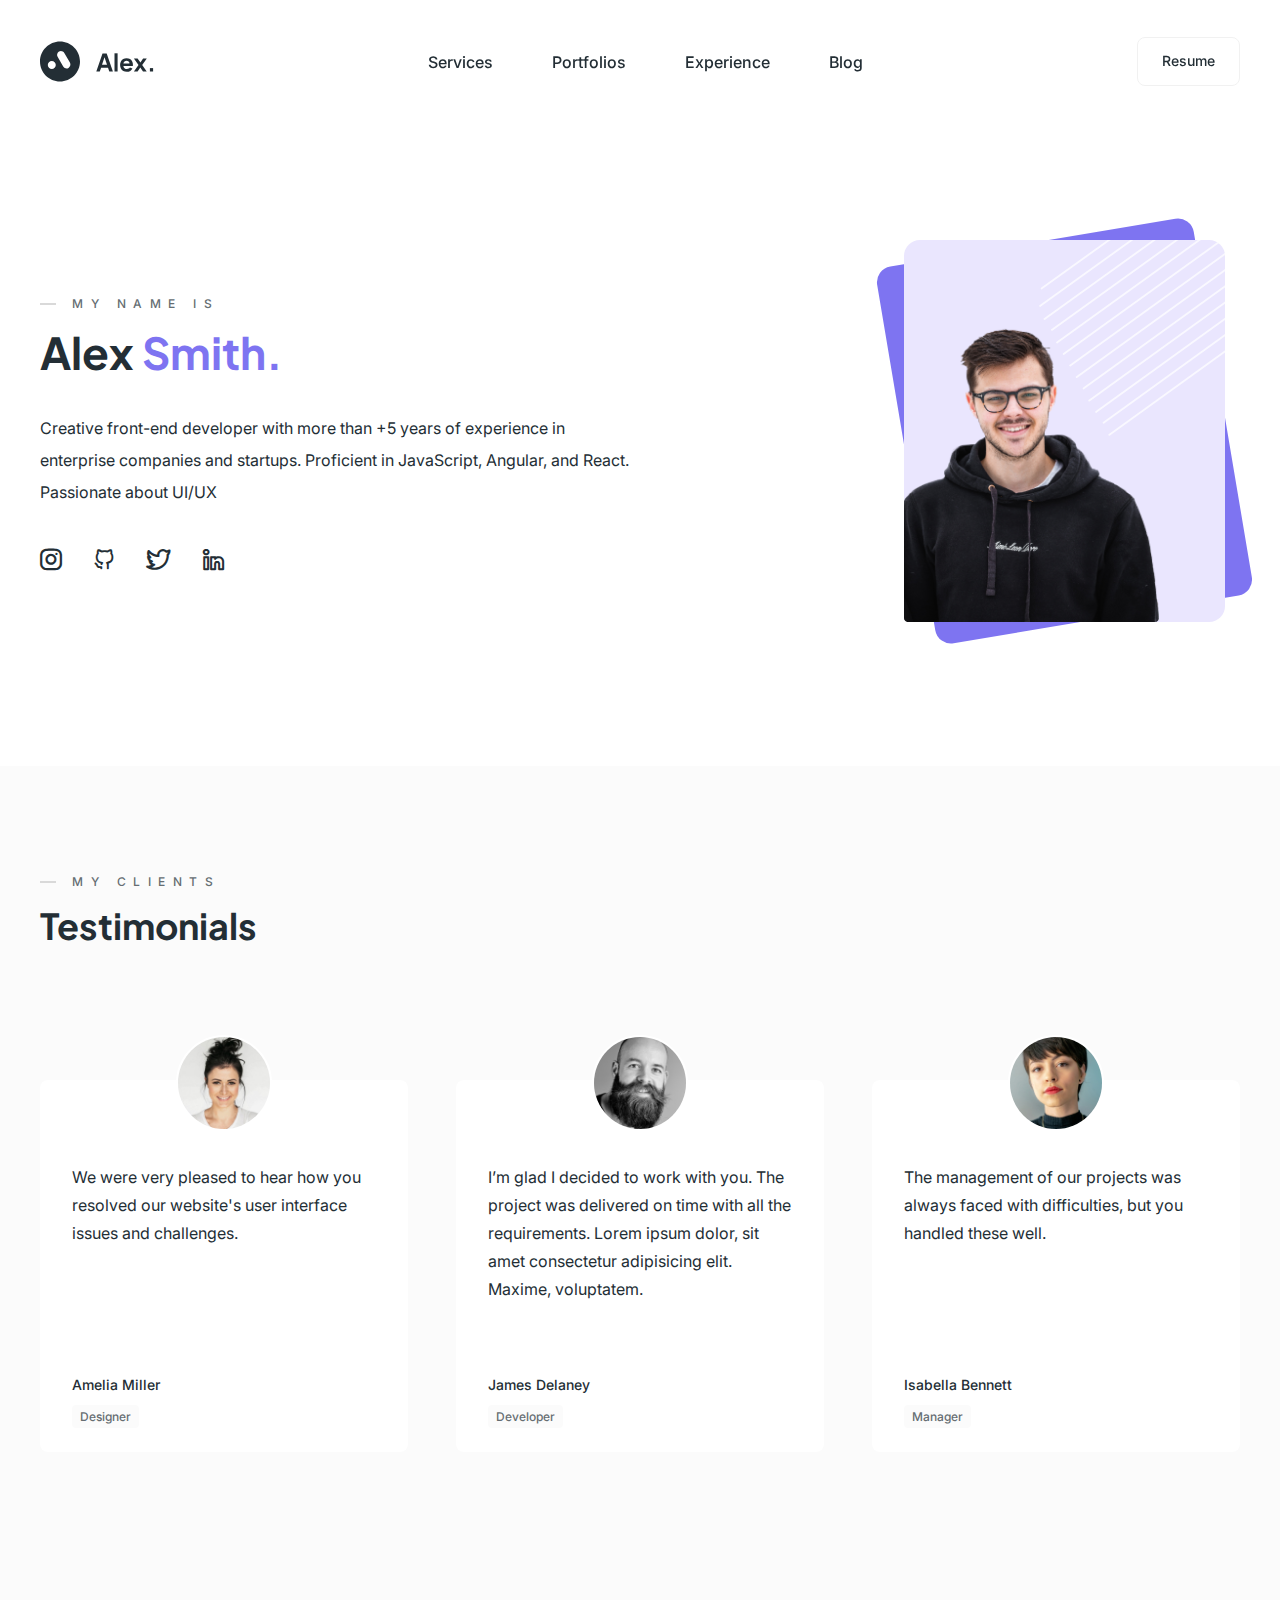
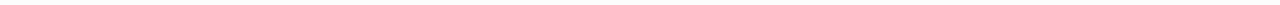
==== commit 74aef838: "Add testimonial section" ====
--- a/index.html
+++ b/index.html
@@ -505,7 +505,7 @@
           </div>
         </section> -->
         <!-- Blog -->
-        <section class="page__blog blog">
+        <!-- <section class="page__blog blog">
           <div class="blog__container">
             <div class="blog__title title">
               <h3 class="title__label">MY ARTICLES</h3>
@@ -588,6 +588,66 @@
               </article> 
             </div>
           </div>
+        </section> -->
+        <!-- Testiminials -->
+        <section class="page__testimonial testimonial">
+          <div class="testimonial__container">
+            <div class="testimonial__title title">
+              <h3 class="title__label">MY CLIENTS</h3>
+              <h2 class="title__value">Testimonials</h2>
+            </div>
+            <div class="testimonial__items">
+              <article class="testimonial__item item-testimonial">
+                <div class="item-testimonial__avatar--ibg">
+                  <img
+                    src="./img/testimonials/01.jpg"
+                    alt="Amelia Miller avatar"
+                  />
+                </div>
+                <div class="item-testimonial__text">
+                  <p>
+                    We were very pleased to hear how you resolved our website's
+                    user interface issues and challenges. 
+                  </p>
+                </div>
+                <div class="item-testimonial__name">Amelia Miller</div>
+                <div class="item-testimonial__position date">Designer</div>
+              </article>
+
+              <article class="testimonial__item item-testimonial">
+                <div class="item-testimonial__avatar--ibg">
+                  <img
+                    src="./img/testimonials/02.jpg"
+                    alt="James Delaney avatar"
+                  />
+                </div>
+                <div class="item-testimonial__text">
+                  <p>
+                    I’m glad I decided to work with you. The project was
+                    delivered on time with all the requirements. Lorem ipsum dolor, sit amet consectetur adipisicing elit. Maxime, voluptatem.
+                  </p>
+                </div>
+                <div class="item-testimonial__name">James Delaney</div>
+                <div class="item-testimonial__position date">Developer</div>
+              </article>
+              <article class="testimonial__item item-testimonial">
+                <div class="item-testimonial__avatar--ibg">
+                  <img
+                    src="./img/testimonials/03.jpg"
+                    alt="Isabella Bennett avatar"
+                  />
+                </div>
+                <div class="item-testimonial__text">
+                  <p>
+                    The management of our projects was always faced with
+                    difficulties, but you handled these well.
+                  </p>
+                </div>
+                <div class="item-testimonial__name">Isabella Bennett</div>
+                <div class="item-testimonial__position date">Manager</div>
+              </article>
+            </div>
+          </div>
         </section>
       </main>
 
--- a/css/main.min.css
+++ b/css/main.min.css
@@ -1 +1 @@
-@font-face{font-family:icons;font-display:swap;src:url("../../fonts/icons.woff2") format("woff2"),url("../../fonts/icons.woff") format("woff");font-weight:400;font-style:normal}.navigation-experience__title.active::after,[class*=_icon-]:before{font-family:"icons";font-style:normal;font-weight:normal;font-variant:normal;text-transform:none;line-height:1;-webkit-font-smoothing:antialiased;-moz-osx-font-smoothing:grayscale}[class*=_icon-]:before{display:block}._icon-link:before{content:""}._icon-s-github:before{content:""}._icon-s-instagram:before{content:""}._icon-slider-arrow:before{content:""}._icon-s-linkedin:before{content:""}._icon-s-twitter:before{content:""}*{margin:0;padding:0;border:0px}*,*::before,*::after{-webkit-box-sizing:border-box;box-sizing:border-box}html,body{height:100%;min-width:320px}body{font-family:"Inter",sans-serif;font-weight:400;font-size:1rem;line-height:2;color:#232e35}input,button,textarea{font-family:"Inter",sans-serif;font-size:inherit}button{cursor:pointer;color:inherit;background-color:inherit}a{color:inherit;text-decoration:none}ul li{list-style:none}img{vertical-align:top}h1,h2,h3,h4,h5,h6{font-weight:inherit;font-style:inherit}.lock body{overflow:hidden;-ms-touch-action:none;touch-action:none;-ms-scroll-chaining:none;overscroll-behavior:none}.wrapper{min-height:100%;display:-webkit-box;display:-ms-flexbox;display:flex;-webkit-box-orient:vertical;-webkit-box-direction:normal;-ms-flex-direction:column;flex-direction:column;overflow:hidden}.wrapper>main{-webkit-box-flex:1;-ms-flex:1 1 auto;flex:1 1 auto}.wrapper>*{min-width:0}[class*="--ibg"]{position:relative}[class*="--ibg"] img{position:absolute;top:0;left:0;width:100%;height:100%;-o-object-fit:cover;object-fit:cover}[class*=__container]{max-width:76.875rem;padding:0 0.9375rem;margin:0 auto}@media(max-width: 76.875em){[class*=__container]{max-width:60.625rem}}@media(max-width: 61.99875em){[class*=__container]{max-width:48rem}}@media(max-width: 47.99875em){[class*=__container]{max-width:30rem}}@media(max-width: 29.99875em){[class*=__container]{max-width:20rem}}.page__hero{padding-top:15rem;padding-bottom:9rem}@media(max-width: 61.99875em){.page__hero{padding-top:10rem;padding-bottom:3.75rem}}@media(max-width: 47.99875em){.page__hero{padding-top:6.25rem;padding-bottom:3.125rem}}.page__services{padding-top:7.125rem;padding-bottom:11.5rem}@media(max-width: 61.99875em){.page__services{padding-top:3.75rem;padding-bottom:3.75rem}}@media(max-width: 47.99875em){.page__services{padding-top:2.5rem;padding-bottom:2.5rem}}.page__portfolio{padding-top:6.5rem;padding-bottom:10.8125rem}@media(max-width: 61.99875em){.page__portfolio{padding-top:3.75rem;padding-bottom:3.75rem}}@media(max-width: 47.99875em){.page__portfolio{padding-top:2.5rem;padding-bottom:2.5rem}}.page__experience{padding-top:6.5rem;padding-bottom:7.875rem}@media(max-width: 61.99875em){.page__experience{padding-top:3.75rem;padding-bottom:3.75rem}}@media(max-width: 47.99875em){.page__experience{padding-top:2.5rem;padding-bottom:2.5rem}}.page__blog{padding-top:9rem;padding-bottom:11rem}@media(max-width: 61.99875em){.page__blog{padding-top:3.75rem;padding-bottom:3.75rem}}@media(max-width: 47.99875em){.page__blog{padding-top:2.5rem;padding-bottom:2.5rem}}.title__label{display:-webkit-box;display:-ms-flexbox;display:flex;-webkit-box-align:center;-ms-flex-align:center;align-items:center;gap:1rem;font-weight:500;font-size:0.75rem;letter-spacing:0.625em;text-transform:uppercase;color:#656d72}@media(max-width: 47.99875em){.title__label{font-size:0.625rem}}.title__label::before{content:"";width:1rem;height:0.125rem;background-color:#d9d9d9}.title__label:not(:last-child){margin-bottom:0.75em}.title__value{font-family:"Plus Jakarta Sans",sans-serif;font-weight:700;font-size:2.25rem;line-height:1.25}@media(max-width: 61.99875em){.title__value{font-size:2rem}}@media(max-width: 47.99875em){.title__value{font-size:1.75rem}}.title__value span{color:#7e74f1}.title__value--big{font-size:2.75rem}@media(max-width: 47.99875em){.title__value--big{font-size:2.375rem}}.category-link{display:inline-block;padding:0.25rem 0.5rem;border:1px solid #f1f1f1;border-radius:0.25rem;font-weight:500;font-size:0.75rem;line-height:1.25;color:#656d72;-webkit-transition:border-color .3s ease 0s,color .3s ease 0s,background-color .3s ease 0s,-webkit-box-shadow .3s ease 0s;transition:border-color .3s ease 0s,color .3s ease 0s,background-color .3s ease 0s,-webkit-box-shadow .3s ease 0s;transition:border-color .3s ease 0s,color .3s ease 0s,box-shadow .3s ease 0s,background-color .3s ease 0s;transition:border-color .3s ease 0s,color .3s ease 0s,box-shadow .3s ease 0s,background-color .3s ease 0s,-webkit-box-shadow .3s ease 0s}.category-link:hover,.category-link:focus{border-color:#7e74f1;color:#fff;background-color:#7e74f1;-webkit-box-shadow:0px 4px 4px rgba(0,0,0,.1);box-shadow:0px 4px 4px rgba(0,0,0,.1)}.text p:not(:last-child){margin-bottom:0.9375rem}.social{display:-webkit-box;display:-ms-flexbox;display:flex;-ms-flex-wrap:wrap;flex-wrap:wrap;-webkit-box-align:center;-ms-flex-align:center;align-items:center;-webkit-column-gap:2rem;-moz-column-gap:2rem;column-gap:2rem;row-gap:0.3125rem}@media(max-width: 47.99875em){.social{-webkit-column-gap:1.5rem;-moz-column-gap:1.5rem;column-gap:1.5rem}}.social__link{font-size:1.375rem;-webkit-transition:color .3s ease 0s;transition:color .3s ease 0s}.social__link:hover,.social__link:focus{color:#7e74f1}.date{padding:0.25rem 0.5rem;border-radius:0.25rem;font-weight:500;font-size:0.75rem;line-height:1.25;color:#656d72;background-color:#fbfbfb}.header{position:fixed;width:100%;top:0;left:0;z-index:100;background-color:rgba(255,255,255,.8)}.header__container{display:-webkit-box;display:-ms-flexbox;display:flex;-webkit-box-pack:justify;-ms-flex-pack:justify;justify-content:space-between;-webkit-box-align:center;-ms-flex-align:center;align-items:center;gap:0.9375rem;padding-top:0.3125rem;padding-bottom:0.3125rem;min-height:123px}@media(max-width: 61.99875em){.header__container{min-height:90px}}@media(max-width: 47.99875em){.header__container{min-height:50px;padding-top:0.625rem;padding-bottom:0.625rem}}.header__logo{position:relative;z-index:5}.header__actions{display:-webkit-box;display:-ms-flexbox;display:flex;-webkit-box-align:center;-ms-flex-align:center;align-items:center;gap:0.9375rem}.header__button{position:relative;z-index:5;padding:0.9375rem 1.5rem;font-weight:500;font-size:0.875rem;line-height:1.2;color:inherit;border:0.0625rem solid #f1f1f1;border-radius:0.5rem;-webkit-transition:color .3s ease 0s,background-color .3s ease 0s,border-color .3s ease 0s,-webkit-box-shadow .3s ease 0s;transition:color .3s ease 0s,background-color .3s ease 0s,border-color .3s ease 0s,-webkit-box-shadow .3s ease 0s;transition:color .3s ease 0s,background-color .3s ease 0s,border-color .3s ease 0s,box-shadow .3s ease 0s;transition:color .3s ease 0s,background-color .3s ease 0s,border-color .3s ease 0s,box-shadow .3s ease 0s,-webkit-box-shadow .3s ease 0s}.header__button:hover,.header__button:focus{background-color:#7e74f1;color:#fff;border-color:#7e74f1;-webkit-box-shadow:0px 4px 4px rgba(0,0,0,.1);box-shadow:0px 4px 4px rgba(0,0,0,.1)}@media(max-width: 47.99875em){.header__button{padding:0.625rem 0.9375rem;color:#fff;background-color:#232e35;border-color:#232e35}}@media(max-width: 47.99875em){.menu__body{position:fixed;top:0;right:0;width:100%;height:100%;overflow:auto;background-color:#7e74f1;padding:5.625rem 0.9375rem 1.875rem 0.9375rem;-webkit-transform:translateX(-100%);transform:translateX(-100%);-webkit-transition:-webkit-transform .3s ease 0s;transition:-webkit-transform .3s ease 0s;transition:transform .3s ease 0s;transition:transform .3s ease 0s, -webkit-transform .3s ease 0s}.menu__body::before{content:"";position:fixed;top:0;left:0;width:100%;height:3.75rem;background-color:#eae6fe;z-index:5}.menu-open .menu__body{-webkit-transform:translatex(0);transform:translatex(0)}}@media(min-width: 47.99875em){.menu__list{display:-webkit-box;display:-ms-flexbox;display:flex;-ms-flex-wrap:wrap;flex-wrap:wrap;-webkit-column-gap:calc(25px + 31*(100vw - 320px)/880);-moz-column-gap:calc(25px + 31*(100vw - 320px)/880);column-gap:calc(25px + 31*(100vw - 320px)/880);row-gap:0.3125rem}}.menu__item{text-align:right}@media(max-width: 47.99875em){.menu__item:not(:last-child){margin-bottom:1.25rem}}.menu__link{font-weight:500;line-height:1.2;color:inherit;-webkit-transition:color .3s ease 0s;transition:color .3s ease 0s}.menu__link:hover,.menu__link:focus{color:#7e74f1}@media(max-width: 47.99875em){.menu__link{font-size:1.5rem;color:#fff}.menu__link:hover,.menu__link:focus{color:#232e35}}.icon-menu{display:none}@media(max-width: 47.99875em){.icon-menu{display:block;position:relative;width:1.875rem;height:1.125rem;-webkit-box-flex:0;-ms-flex:0 0 1.875rem;flex:0 0 1.875rem;z-index:5}}@media(max-width: 47.99875em)and (any-hover: none){.icon-menu{cursor:default}}@media(max-width: 47.99875em){.icon-menu span,.icon-menu::before,.icon-menu::after{content:"";-webkit-transition:all .3s ease 0s;transition:all .3s ease 0s;right:0;position:absolute;width:100%;height:0.125rem;background-color:#000}}@media(max-width: 47.99875em){.icon-menu::before{top:0}}@media(max-width: 47.99875em){.icon-menu::after{bottom:0}}@media(max-width: 47.99875em){.icon-menu span{top:calc(50% - 0.0625rem)}}@media(max-width: 47.99875em){.menu-open .icon-menu span{width:0}.menu-open .icon-menu::before{top:calc(50% - 0.0625rem);-webkit-transform:rotate(-45deg);transform:rotate(-45deg)}.menu-open .icon-menu::after{bottom:calc(50% - 0.0625rem);-webkit-transform:rotate(45deg);transform:rotate(45deg)}}.hero__container{min-width:31rem;display:grid;grid-template-columns:repeat(2, 1fr);-webkit-box-align:center;-ms-flex-align:center;align-items:center;-webkit-column-gap:1.25rem;-moz-column-gap:1.25rem;column-gap:1.25rem}@media(max-width: 47.99875em){.hero__container{min-width:0;grid-template-columns:1fr;row-gap:1.875rem}}.hero__title:not(:last-child){margin-bottom:2rem}@media(max-width: 47.99875em){.hero__title:not(:last-child){margin-bottom:1rem}}.hero__text:not(:last-child){margin-bottom:2.5rem}@media(max-width: 47.99875em){.hero__text:not(:last-child){margin-bottom:1.875rem}}.hero__decor{justify-self:end;max-width:336px;width:100%}@media(min-width: 47.99875em){.hero__decor{padding-right:0.9375rem}}@media(max-width: 47.99875em){.hero__decor{justify-self:center;padding:0 1.25rem}}.hero__image{position:relative;padding-top:119%}.hero__image::before,.hero__image::after{content:"";position:absolute;top:0;left:0;width:100%;height:100%;border-radius:16px}.hero__image::before{z-index:-1;background-color:#7e74f1;-webkit-transform:rotate(-9.55deg);transform:rotate(-9.55deg)}.hero__image::after{background:#eae6fe url(../../img/hero/lines.svg) top right/58% no-repeat}.hero__image img{position:absolute;bottom:0;left:0;z-index:5;max-width:100%}.services{background-color:#fbfbfb}.services__container{display:-webkit-box;display:-ms-flexbox;display:flex;-webkit-box-orient:vertical;-webkit-box-direction:normal;-ms-flex-direction:column;flex-direction:column}.services__title{-ms-flex-item-align:center;align-self:center}.services__title:not(:last-child){margin-bottom:6.25rem}@media(max-width: 61.99875em){.services__title:not(:last-child){margin-bottom:3.125rem}}@media(max-width: 47.99875em){.services__title:not(:last-child){margin-bottom:1.875rem}}.services__items{display:grid;grid-template-columns:repeat(auto-fill, minmax(17.5rem, 1fr));gap:3.5rem}@media(max-width: 61.99875em){.services__items{gap:1.875rem}}.item-service{padding:3.3125rem 3.5625rem;border-radius:0.5rem;text-align:center;background-color:#fff}@media(max-width: 76.875em){.item-service{padding:2.1875rem 2.5rem}}@media(max-width: 47.99875em){.item-service{padding:0.9375rem 1.25rem}}.item-service__icon{width:3.5rem;height:3.5rem;display:-webkit-inline-box;display:-ms-inline-flexbox;display:inline-flex;-webkit-box-pack:center;-ms-flex-pack:center;justify-content:center;-webkit-box-align:center;-ms-flex-align:center;align-items:center;background-color:#f5f3fe;border-radius:1rem}.item-service__icon:not(:last-child){margin-bottom:1.5rem}.item-service__title{font-family:"Plus Jakarta Sans",sans-serif;font-weight:500;line-height:1.25}.item-service__title:not(:last-child){margin-bottom:1rem}.item-service__text{font-size:0.875rem;line-height:1.71}.portfolio__header{display:-webkit-box;display:-ms-flexbox;display:flex;-webkit-box-pack:justify;-ms-flex-pack:justify;justify-content:space-between;-webkit-box-align:center;-ms-flex-align:center;align-items:center;gap:1.25rem}.portfolio__header:not(:last-child){margin-bottom:9.1875rem}@media(max-width: 61.99875em){.portfolio__header:not(:last-child){margin-bottom:3.75rem}}@media(max-width: 47.99875em){.portfolio__header:not(:last-child){margin-bottom:1.875rem}}@media(max-width: 29.99875em){.portfolio__header{-webkit-box-orient:vertical;-webkit-box-direction:normal;-ms-flex-direction:column;flex-direction:column;-webkit-box-align:stretch;-ms-flex-align:stretch;align-items:stretch}}.portfolio__controls{display:-webkit-box;display:-ms-flexbox;display:flex;-webkit-box-align:center;-ms-flex-align:center;align-items:center;gap:1rem}@media(max-width: 29.99875em){.portfolio__controls{-webkit-box-pack:center;-ms-flex-pack:center;justify-content:center}}.portfolio__arrow{width:2.5rem;height:2.5rem;border-radius:1rem;font-size:0.75rem;color:#7e74f1;background-color:#eae6fe;-webkit-transition:background-color .3s ease 0s;transition:background-color .3s ease 0s}.portfolio__arrow:hover,.portfolio__arrow:focus{background-color:#c8bef9}.portfolio__arrow.swiper-button-disabled{opacity:.5;cursor:default}.portfolio__arrow--left::before{-webkit-transform:rotate(180deg);transform:rotate(180deg)}@media(max-width: 29.99875em){.portfolio__slider{margin-right:-0.9375rem;padding-right:0.9375rem}}.item-portfolio{display:-webkit-box;display:-ms-flexbox;display:flex;-webkit-box-orient:vertical;-webkit-box-direction:normal;-ms-flex-direction:column;flex-direction:column;min-height:100%;border:1px solid #f5f5f5;border-radius:0.5rem;overflow:hidden}.item-portfolio__image--ibg{padding-bottom:81.717452%;opacity:.5;background:-webkit-gradient(linear, left bottom, left top, from(rgba(0, 0, 0, 0.1)), to(rgba(0, 0, 0, 0.1)));background:linear-gradient(0deg, rgba(0, 0, 0, 0.1), rgba(0, 0, 0, 0.1));overflow:hidden;-webkit-transition:opacity .8s ease 0s;transition:opacity .8s ease 0s}.item-portfolio__image--ibg img{-o-object-position:top;object-position:top;-webkit-transition:-webkit-transform .8s ease 0s;transition:-webkit-transform .8s ease 0s;transition:transform .8s ease 0s;transition:transform .8s ease 0s, -webkit-transform .8s ease 0s}@media(any-hover: hover){.item-portfolio__image--ibg:hover{opacity:1}.item-portfolio__image--ibg:hover img{-webkit-transform:scale(1.05);transform:scale(1.05)}}@media(any-hover: none){.item-portfolio__image--ibg{opacity:1}}.item-portfolio__body{display:-webkit-box;display:-ms-flexbox;display:flex;-webkit-box-orient:vertical;-webkit-box-direction:normal;-ms-flex-direction:column;flex-direction:column;gap:1rem;-webkit-box-flex:1;-ms-flex:1 1 auto;flex:1 1 auto;padding:1.5rem}.item-portfolio__title{-webkit-box-flex:1;-ms-flex:1 1 100%;flex:1 1 100%;font-weight:500;line-height:1.25}.item-portfolio__link-title{-webkit-transition:color .3s ease 0s;transition:color .3s ease 0s}@media(any-hover: hover){.item-portfolio__link-title:hover{color:#7e74f1}}.item-portfolio__footer{display:-webkit-box;display:-ms-flexbox;display:flex;-webkit-box-align:center;-ms-flex-align:center;align-items:center;gap:1rem}.item-portfolio__link{font-size:0.625rem;color:#656d72;-webkit-transition:color .3s ease 0s;transition:color .3s ease 0s}@media(any-hover: hover){.item-portfolio__link:hover{color:#7e74f1}}.swiper-button-disabled{opacity:.5}.experience{background-color:#fbfbfb}@media(min-width: 47.99875em){.experience__container{display:grid;grid-auto-flow:column;grid-template-columns:auto 1fr;grid-template-rows:auto 1fr;-ms-flex-line-pack:center;align-content:center;-webkit-column-gap:4.375rem;-moz-column-gap:4.375rem;column-gap:4.375rem;row-gap:3.75rem}}@media(min-width: 61.99875em){.experience__container{-webkit-column-gap:8.5625rem;-moz-column-gap:8.5625rem;column-gap:8.5625rem;row-gap:5rem}}@media(max-width: 47.99875em){.experience__title:not(:last-child){margin-bottom:1.25rem}}.navigation-experience{display:-webkit-box;display:-ms-flexbox;display:flex;-ms-flex-wrap:wrap;flex-wrap:wrap;gap:0.625rem}@media(min-width: 47.99875em){.navigation-experience{display:grid;gap:0.5625rem}}.navigation-experience__title{text-align:left;border:1px solid #f1f1f1;padding:0.625rem 1.25rem;-webkit-transition:background-color .3s ease 0s,color .3s ease 0s;transition:background-color .3s ease 0s,color .3s ease 0s}@media(min-width: 47.99875em){.navigation-experience__title{padding:0.875rem 2.125rem;border-color:rgba(0,0,0,0)}}@media(any-hover: hover){.navigation-experience__title:hover{background-color:#fff;color:#7e74f1}}.navigation-experience__title.active{display:-webkit-box;display:-ms-flexbox;display:flex;gap:0.625rem;-webkit-box-pack:justify;-ms-flex-pack:justify;justify-content:space-between;-webkit-box-align:center;-ms-flex-align:center;align-items:center;background-color:#fff;color:#7e74f1}.navigation-experience__title.active::after{content:"";font-size:0.625rem}@media(max-width: 47.99875em){.navigation-experience__title.active::after{display:none}}.content-experience{padding-top:2rem}@media(max-width: 47.99875em){.content-experience{padding-top:1.25rem}}@media(min-width: 47.99875em){.content-experience{grid-row:span 2}}.content-experience__body{display:none}.content-experience__body.active{display:block}.content-experience__header{padding-bottom:2rem;border-bottom:1px solid #f1f1f1}@media(max-width: 47.99875em){.content-experience__header{padding-bottom:1.25rem}}.content-experience__title{font-family:"Plus Jakarta Sans",sans-serif;font-weight:500;font-size:1.125rem;line-height:1.25}.content-experience__title:not(:last-child){margin-bottom:0.5rem}.content-experience__link{text-decoration:underline}.content-experience__location{font-size:0.875rem;line-height:1.2;color:#656d72}.content-experience__location:not(:last-child){margin-bottom:1rem}.content-experience__time{font-size:0.875rem;line-height:1.7;color:#656d72}.content-experience__time:not(:last-child){margin-bottom:1rem}.content-experience__category{display:-webkit-box;display:-ms-flexbox;display:flex;gap:1rem}.content-experience__main{padding-top:2rem}@media(max-width: 47.99875em){.content-experience__main{padding-top:1.25rem}}.list-content-experience__item{display:-webkit-box;display:-ms-flexbox;display:flex;-webkit-box-align:center;-ms-flex-align:center;align-items:center;gap:1.125rem;line-height:1.2;color:#656d72}.list-content-experience__item:not(:last-child){margin-bottom:1rem}.list-content-experience__item::before{content:"";width:0.625rem;height:0.125rem;background-color:#d9d9d9}.blog__container{display:-webkit-box;display:-ms-flexbox;display:flex;-webkit-box-orient:vertical;-webkit-box-direction:normal;-ms-flex-direction:column;flex-direction:column}.blog__title{-ms-flex-item-align:center;align-self:center}.blog__title:not(:last-child){margin-bottom:9rem}@media(max-width: 61.99875em){.blog__title:not(:last-child){margin-bottom:3.125rem}}@media(max-width: 47.99875em){.blog__title:not(:last-child){margin-bottom:1.875rem}}.blog__items{display:grid;gap:2.5rem;grid-template-columns:repeat(auto-fit, minmax(17.5rem, 1fr))}.item-blog{min-height:100%;display:-webkit-box;display:-ms-flexbox;display:flex;-webkit-box-orient:vertical;-webkit-box-direction:normal;-ms-flex-direction:column;flex-direction:column;border:1px solid #f1f1f1;border-radius:0.5rem;overflow:hidden}.item-blog__image--ibg{overflow:hidden;padding-top:67.313019%}.item-blog__image--ibg img{-webkit-transition:-webkit-transform .8s ease 0s;transition:-webkit-transform .8s ease 0s;transition:transform .8s ease 0s;transition:transform .8s ease 0s, -webkit-transform .8s ease 0s}@media(any-hover: hover){.item-blog__image--ibg:hover img{-webkit-transform:scale(1.05);transform:scale(1.05)}}.item-blog__body{display:grid;gap:1rem;padding:1rem 1rem 1.5rem}.item-blog__link-title{font-family:"Plus Jakarta Sans",sans-serif;font-weight:500;line-height:1.5;-webkit-transition:color .3s ease 0s;transition:color .3s ease 0s}@media(any-hover: hover){.item-blog__link-title:hover{color:#7e74f1}}.item-blog__date{justify-self:start}.item-blog__text{color:#656d72}.item-blog__link{margin-top:1.625rem;font-weight:500;line-height:1.2;justify-self:center;color:#656d72;-webkit-transition:color .3s ease 0s;transition:color .3s ease 0s}@media(any-hover: hover){.item-blog__link:hover{color:#7e74f1;text-decoration:underline}}/*# sourceMappingURL=main.min.css.map */+@font-face{font-family:icons;font-display:swap;src:url("../../fonts/icons.woff2") format("woff2"),url("../../fonts/icons.woff") format("woff");font-weight:400;font-style:normal}.navigation-experience__title.active::after,[class*=_icon-]:before{font-family:"icons";font-style:normal;font-weight:normal;font-variant:normal;text-transform:none;line-height:1;-webkit-font-smoothing:antialiased;-moz-osx-font-smoothing:grayscale}[class*=_icon-]:before{display:block}._icon-link:before{content:""}._icon-s-github:before{content:""}._icon-s-instagram:before{content:""}._icon-slider-arrow:before{content:""}._icon-s-linkedin:before{content:""}._icon-s-twitter:before{content:""}*{margin:0;padding:0;border:0px}*,*::before,*::after{-webkit-box-sizing:border-box;box-sizing:border-box}html,body{height:100%;min-width:320px}body{font-family:"Inter",sans-serif;font-weight:400;font-size:1rem;line-height:2;color:#232e35}input,button,textarea{font-family:"Inter",sans-serif;font-size:inherit}button{cursor:pointer;color:inherit;background-color:inherit}a{color:inherit;text-decoration:none}ul li{list-style:none}img{vertical-align:top}h1,h2,h3,h4,h5,h6{font-weight:inherit;font-style:inherit}.lock body{overflow:hidden;-ms-touch-action:none;touch-action:none;-ms-scroll-chaining:none;overscroll-behavior:none}.wrapper{min-height:100%;display:-webkit-box;display:-ms-flexbox;display:flex;-webkit-box-orient:vertical;-webkit-box-direction:normal;-ms-flex-direction:column;flex-direction:column;overflow:hidden}.wrapper>main{-webkit-box-flex:1;-ms-flex:1 1 auto;flex:1 1 auto}.wrapper>*{min-width:0}[class*="--ibg"]{position:relative}[class*="--ibg"] img{position:absolute;top:0;left:0;width:100%;height:100%;-o-object-fit:cover;object-fit:cover}[class*=__container]{max-width:76.875rem;padding:0 0.9375rem;margin:0 auto}@media(max-width: 76.875em){[class*=__container]{max-width:60.625rem}}@media(max-width: 61.99875em){[class*=__container]{max-width:48rem}}@media(max-width: 47.99875em){[class*=__container]{max-width:30rem}}@media(max-width: 29.99875em){[class*=__container]{max-width:20rem}}.page__hero{padding-top:15rem;padding-bottom:9rem}@media(max-width: 61.99875em){.page__hero{padding-top:10rem;padding-bottom:3.75rem}}@media(max-width: 47.99875em){.page__hero{padding-top:6.25rem;padding-bottom:3.125rem}}.page__services{padding-top:7.125rem;padding-bottom:11.5rem}@media(max-width: 61.99875em){.page__services{padding-top:3.75rem;padding-bottom:3.75rem}}@media(max-width: 47.99875em){.page__services{padding-top:2.5rem;padding-bottom:2.5rem}}.page__portfolio{padding-top:6.5rem;padding-bottom:10.8125rem}@media(max-width: 61.99875em){.page__portfolio{padding-top:3.75rem;padding-bottom:3.75rem}}@media(max-width: 47.99875em){.page__portfolio{padding-top:2.5rem;padding-bottom:2.5rem}}.page__experience{padding-top:6.5rem;padding-bottom:7.875rem}@media(max-width: 61.99875em){.page__experience{padding-top:3.75rem;padding-bottom:3.75rem}}@media(max-width: 47.99875em){.page__experience{padding-top:2.5rem;padding-bottom:2.5rem}}.page__blog{padding-top:9rem;padding-bottom:11rem}@media(max-width: 61.99875em){.page__blog{padding-top:3.75rem;padding-bottom:3.75rem}}@media(max-width: 47.99875em){.page__blog{padding-top:2.5rem;padding-bottom:2.5rem}}.page__testimonial{padding-top:6.5rem;padding-bottom:9.5625rem}@media(max-width: 61.99875em){.page__testimonial{padding-top:3.75rem;padding-bottom:3.75rem}}@media(max-width: 47.99875em){.page__testimonial{padding-top:2.5rem;padding-bottom:2.5rem}}.title__label{display:-webkit-box;display:-ms-flexbox;display:flex;-webkit-box-align:center;-ms-flex-align:center;align-items:center;gap:1rem;font-weight:500;font-size:0.75rem;letter-spacing:0.625em;text-transform:uppercase;color:#656d72}@media(max-width: 47.99875em){.title__label{font-size:0.625rem}}.title__label::before{content:"";width:1rem;height:0.125rem;background-color:#d9d9d9}.title__label:not(:last-child){margin-bottom:0.75em}.title__value{font-family:"Plus Jakarta Sans",sans-serif;font-weight:700;font-size:2.25rem;line-height:1.25}@media(max-width: 61.99875em){.title__value{font-size:2rem}}@media(max-width: 47.99875em){.title__value{font-size:1.75rem}}.title__value span{color:#7e74f1}.title__value--big{font-size:2.75rem}@media(max-width: 47.99875em){.title__value--big{font-size:2.375rem}}.category-link{display:inline-block;padding:0.25rem 0.5rem;border:1px solid #f1f1f1;border-radius:0.25rem;font-weight:500;font-size:0.75rem;line-height:1.25;color:#656d72;-webkit-transition:border-color .3s ease 0s,color .3s ease 0s,background-color .3s ease 0s,-webkit-box-shadow .3s ease 0s;transition:border-color .3s ease 0s,color .3s ease 0s,background-color .3s ease 0s,-webkit-box-shadow .3s ease 0s;transition:border-color .3s ease 0s,color .3s ease 0s,box-shadow .3s ease 0s,background-color .3s ease 0s;transition:border-color .3s ease 0s,color .3s ease 0s,box-shadow .3s ease 0s,background-color .3s ease 0s,-webkit-box-shadow .3s ease 0s}.category-link:hover,.category-link:focus{border-color:#7e74f1;color:#fff;background-color:#7e74f1;-webkit-box-shadow:0px 4px 4px rgba(0,0,0,.1);box-shadow:0px 4px 4px rgba(0,0,0,.1)}.text p:not(:last-child){margin-bottom:0.9375rem}.social{display:-webkit-box;display:-ms-flexbox;display:flex;-ms-flex-wrap:wrap;flex-wrap:wrap;-webkit-box-align:center;-ms-flex-align:center;align-items:center;-webkit-column-gap:2rem;-moz-column-gap:2rem;column-gap:2rem;row-gap:0.3125rem}@media(max-width: 47.99875em){.social{-webkit-column-gap:1.5rem;-moz-column-gap:1.5rem;column-gap:1.5rem}}.social__link{font-size:1.375rem;-webkit-transition:color .3s ease 0s;transition:color .3s ease 0s}.social__link:hover,.social__link:focus{color:#7e74f1}.date{padding:0.25rem 0.5rem;border-radius:0.25rem;font-weight:500;font-size:0.75rem;line-height:1.25;color:#656d72;background-color:#fbfbfb}.header{position:fixed;width:100%;top:0;left:0;z-index:100;background-color:rgba(255,255,255,.8)}.header__container{display:-webkit-box;display:-ms-flexbox;display:flex;-webkit-box-pack:justify;-ms-flex-pack:justify;justify-content:space-between;-webkit-box-align:center;-ms-flex-align:center;align-items:center;gap:0.9375rem;padding-top:0.3125rem;padding-bottom:0.3125rem;min-height:123px}@media(max-width: 61.99875em){.header__container{min-height:90px}}@media(max-width: 47.99875em){.header__container{min-height:50px;padding-top:0.625rem;padding-bottom:0.625rem}}.header__logo{position:relative;z-index:5}.header__actions{display:-webkit-box;display:-ms-flexbox;display:flex;-webkit-box-align:center;-ms-flex-align:center;align-items:center;gap:0.9375rem}.header__button{position:relative;z-index:5;padding:0.9375rem 1.5rem;font-weight:500;font-size:0.875rem;line-height:1.2;color:inherit;border:0.0625rem solid #f1f1f1;border-radius:0.5rem;-webkit-transition:color .3s ease 0s,background-color .3s ease 0s,border-color .3s ease 0s,-webkit-box-shadow .3s ease 0s;transition:color .3s ease 0s,background-color .3s ease 0s,border-color .3s ease 0s,-webkit-box-shadow .3s ease 0s;transition:color .3s ease 0s,background-color .3s ease 0s,border-color .3s ease 0s,box-shadow .3s ease 0s;transition:color .3s ease 0s,background-color .3s ease 0s,border-color .3s ease 0s,box-shadow .3s ease 0s,-webkit-box-shadow .3s ease 0s}.header__button:hover,.header__button:focus{background-color:#7e74f1;color:#fff;border-color:#7e74f1;-webkit-box-shadow:0px 4px 4px rgba(0,0,0,.1);box-shadow:0px 4px 4px rgba(0,0,0,.1)}@media(max-width: 47.99875em){.header__button{padding:0.625rem 0.9375rem;color:#fff;background-color:#232e35;border-color:#232e35}}@media(max-width: 47.99875em){.menu__body{position:fixed;top:0;right:0;width:100%;height:100%;overflow:auto;background-color:#7e74f1;padding:5.625rem 0.9375rem 1.875rem 0.9375rem;-webkit-transform:translateX(-100%);transform:translateX(-100%);-webkit-transition:-webkit-transform .3s ease 0s;transition:-webkit-transform .3s ease 0s;transition:transform .3s ease 0s;transition:transform .3s ease 0s, -webkit-transform .3s ease 0s}.menu__body::before{content:"";position:fixed;top:0;left:0;width:100%;height:3.75rem;background-color:#eae6fe;z-index:5}.menu-open .menu__body{-webkit-transform:translatex(0);transform:translatex(0)}}@media(min-width: 47.99875em){.menu__list{display:-webkit-box;display:-ms-flexbox;display:flex;-ms-flex-wrap:wrap;flex-wrap:wrap;-webkit-column-gap:calc(25px + 31*(100vw - 320px)/880);-moz-column-gap:calc(25px + 31*(100vw - 320px)/880);column-gap:calc(25px + 31*(100vw - 320px)/880);row-gap:0.3125rem}}.menu__item{text-align:right}@media(max-width: 47.99875em){.menu__item:not(:last-child){margin-bottom:1.25rem}}.menu__link{font-weight:500;line-height:1.2;color:inherit;-webkit-transition:color .3s ease 0s;transition:color .3s ease 0s}.menu__link:hover,.menu__link:focus{color:#7e74f1}@media(max-width: 47.99875em){.menu__link{font-size:1.5rem;color:#fff}.menu__link:hover,.menu__link:focus{color:#232e35}}.icon-menu{display:none}@media(max-width: 47.99875em){.icon-menu{display:block;position:relative;width:1.875rem;height:1.125rem;-webkit-box-flex:0;-ms-flex:0 0 1.875rem;flex:0 0 1.875rem;z-index:5}}@media(max-width: 47.99875em)and (any-hover: none){.icon-menu{cursor:default}}@media(max-width: 47.99875em){.icon-menu span,.icon-menu::before,.icon-menu::after{content:"";-webkit-transition:all .3s ease 0s;transition:all .3s ease 0s;right:0;position:absolute;width:100%;height:0.125rem;background-color:#000}}@media(max-width: 47.99875em){.icon-menu::before{top:0}}@media(max-width: 47.99875em){.icon-menu::after{bottom:0}}@media(max-width: 47.99875em){.icon-menu span{top:calc(50% - 0.0625rem)}}@media(max-width: 47.99875em){.menu-open .icon-menu span{width:0}.menu-open .icon-menu::before{top:calc(50% - 0.0625rem);-webkit-transform:rotate(-45deg);transform:rotate(-45deg)}.menu-open .icon-menu::after{bottom:calc(50% - 0.0625rem);-webkit-transform:rotate(45deg);transform:rotate(45deg)}}.hero__container{min-width:31rem;display:grid;grid-template-columns:repeat(2, 1fr);-webkit-box-align:center;-ms-flex-align:center;align-items:center;-webkit-column-gap:1.25rem;-moz-column-gap:1.25rem;column-gap:1.25rem}@media(max-width: 47.99875em){.hero__container{min-width:0;grid-template-columns:1fr;row-gap:1.875rem}}.hero__title:not(:last-child){margin-bottom:2rem}@media(max-width: 47.99875em){.hero__title:not(:last-child){margin-bottom:1rem}}.hero__text:not(:last-child){margin-bottom:2.5rem}@media(max-width: 47.99875em){.hero__text:not(:last-child){margin-bottom:1.875rem}}.hero__decor{justify-self:end;max-width:336px;width:100%}@media(min-width: 47.99875em){.hero__decor{padding-right:0.9375rem}}@media(max-width: 47.99875em){.hero__decor{justify-self:center;padding:0 1.25rem}}.hero__image{position:relative;padding-top:119%}.hero__image::before,.hero__image::after{content:"";position:absolute;top:0;left:0;width:100%;height:100%;border-radius:16px}.hero__image::before{z-index:-1;background-color:#7e74f1;-webkit-transform:rotate(-9.55deg);transform:rotate(-9.55deg)}.hero__image::after{background:#eae6fe url(../../img/hero/lines.svg) top right/58% no-repeat}.hero__image img{position:absolute;bottom:0;left:0;z-index:5;max-width:100%}.services{background-color:#fbfbfb}.services__container{display:-webkit-box;display:-ms-flexbox;display:flex;-webkit-box-orient:vertical;-webkit-box-direction:normal;-ms-flex-direction:column;flex-direction:column}.services__title{-ms-flex-item-align:center;align-self:center}.services__title:not(:last-child){margin-bottom:6.25rem}@media(max-width: 61.99875em){.services__title:not(:last-child){margin-bottom:3.125rem}}@media(max-width: 47.99875em){.services__title:not(:last-child){margin-bottom:1.875rem}}.services__items{display:grid;grid-template-columns:repeat(auto-fill, minmax(17.5rem, 1fr));gap:3.5rem}@media(max-width: 61.99875em){.services__items{gap:1.875rem}}.item-service{padding:3.3125rem 3.5625rem;border-radius:0.5rem;text-align:center;background-color:#fff}@media(max-width: 76.875em){.item-service{padding:2.1875rem 2.5rem}}@media(max-width: 47.99875em){.item-service{padding:0.9375rem 1.25rem}}.item-service__icon{width:3.5rem;height:3.5rem;display:-webkit-inline-box;display:-ms-inline-flexbox;display:inline-flex;-webkit-box-pack:center;-ms-flex-pack:center;justify-content:center;-webkit-box-align:center;-ms-flex-align:center;align-items:center;background-color:#f5f3fe;border-radius:1rem}.item-service__icon:not(:last-child){margin-bottom:1.5rem}.item-service__title{font-family:"Plus Jakarta Sans",sans-serif;font-weight:500;line-height:1.25}.item-service__title:not(:last-child){margin-bottom:1rem}.item-service__text{font-size:0.875rem;line-height:1.71}.portfolio__header{display:-webkit-box;display:-ms-flexbox;display:flex;-webkit-box-pack:justify;-ms-flex-pack:justify;justify-content:space-between;-webkit-box-align:center;-ms-flex-align:center;align-items:center;gap:1.25rem}.portfolio__header:not(:last-child){margin-bottom:9.1875rem}@media(max-width: 61.99875em){.portfolio__header:not(:last-child){margin-bottom:3.75rem}}@media(max-width: 47.99875em){.portfolio__header:not(:last-child){margin-bottom:1.875rem}}@media(max-width: 29.99875em){.portfolio__header{-webkit-box-orient:vertical;-webkit-box-direction:normal;-ms-flex-direction:column;flex-direction:column;-webkit-box-align:stretch;-ms-flex-align:stretch;align-items:stretch}}.portfolio__controls{display:-webkit-box;display:-ms-flexbox;display:flex;-webkit-box-align:center;-ms-flex-align:center;align-items:center;gap:1rem}@media(max-width: 29.99875em){.portfolio__controls{-webkit-box-pack:center;-ms-flex-pack:center;justify-content:center}}.portfolio__arrow{width:2.5rem;height:2.5rem;border-radius:1rem;font-size:0.75rem;color:#7e74f1;background-color:#eae6fe;-webkit-transition:background-color .3s ease 0s;transition:background-color .3s ease 0s}.portfolio__arrow:hover,.portfolio__arrow:focus{background-color:#c8bef9}.portfolio__arrow.swiper-button-disabled{opacity:.5;cursor:default}.portfolio__arrow--left::before{-webkit-transform:rotate(180deg);transform:rotate(180deg)}@media(max-width: 29.99875em){.portfolio__slider{margin-right:-0.9375rem;padding-right:0.9375rem}}.item-portfolio{display:-webkit-box;display:-ms-flexbox;display:flex;-webkit-box-orient:vertical;-webkit-box-direction:normal;-ms-flex-direction:column;flex-direction:column;min-height:100%;border:1px solid #f5f5f5;border-radius:0.5rem;overflow:hidden}.item-portfolio__image--ibg{padding-bottom:81.717452%;opacity:.5;background:-webkit-gradient(linear, left bottom, left top, from(rgba(0, 0, 0, 0.1)), to(rgba(0, 0, 0, 0.1)));background:linear-gradient(0deg, rgba(0, 0, 0, 0.1), rgba(0, 0, 0, 0.1));overflow:hidden;-webkit-transition:opacity .8s ease 0s;transition:opacity .8s ease 0s}.item-portfolio__image--ibg img{-o-object-position:top;object-position:top;-webkit-transition:-webkit-transform .8s ease 0s;transition:-webkit-transform .8s ease 0s;transition:transform .8s ease 0s;transition:transform .8s ease 0s, -webkit-transform .8s ease 0s}@media(any-hover: hover){.item-portfolio__image--ibg:hover{opacity:1}.item-portfolio__image--ibg:hover img{-webkit-transform:scale(1.05);transform:scale(1.05)}}@media(any-hover: none){.item-portfolio__image--ibg{opacity:1}}.item-portfolio__body{display:-webkit-box;display:-ms-flexbox;display:flex;-webkit-box-orient:vertical;-webkit-box-direction:normal;-ms-flex-direction:column;flex-direction:column;gap:1rem;-webkit-box-flex:1;-ms-flex:1 1 auto;flex:1 1 auto;padding:1.5rem}.item-portfolio__title{-webkit-box-flex:1;-ms-flex:1 1 100%;flex:1 1 100%;font-weight:500;line-height:1.25}.item-portfolio__link-title{-webkit-transition:color .3s ease 0s;transition:color .3s ease 0s}@media(any-hover: hover){.item-portfolio__link-title:hover{color:#7e74f1}}.item-portfolio__footer{display:-webkit-box;display:-ms-flexbox;display:flex;-webkit-box-align:center;-ms-flex-align:center;align-items:center;gap:1rem}.item-portfolio__link{font-size:0.625rem;color:#656d72;-webkit-transition:color .3s ease 0s;transition:color .3s ease 0s}@media(any-hover: hover){.item-portfolio__link:hover{color:#7e74f1}}.swiper-button-disabled{opacity:.5}.experience{background-color:#fbfbfb}@media(min-width: 47.99875em){.experience__container{display:grid;grid-auto-flow:column;grid-template-columns:auto 1fr;grid-template-rows:auto 1fr;-ms-flex-line-pack:center;align-content:center;-webkit-column-gap:4.375rem;-moz-column-gap:4.375rem;column-gap:4.375rem;row-gap:3.75rem}}@media(min-width: 61.99875em){.experience__container{-webkit-column-gap:8.5625rem;-moz-column-gap:8.5625rem;column-gap:8.5625rem;row-gap:5rem}}@media(max-width: 47.99875em){.experience__title:not(:last-child){margin-bottom:1.25rem}}.navigation-experience{display:-webkit-box;display:-ms-flexbox;display:flex;-ms-flex-wrap:wrap;flex-wrap:wrap;gap:0.625rem}@media(min-width: 47.99875em){.navigation-experience{display:grid;gap:0.5625rem}}.navigation-experience__title{text-align:left;border:1px solid #f1f1f1;padding:0.625rem 1.25rem;-webkit-transition:background-color .3s ease 0s,color .3s ease 0s;transition:background-color .3s ease 0s,color .3s ease 0s}@media(min-width: 47.99875em){.navigation-experience__title{padding:0.875rem 2.125rem;border-color:rgba(0,0,0,0)}}@media(any-hover: hover){.navigation-experience__title:hover{background-color:#fff;color:#7e74f1}}.navigation-experience__title.active{display:-webkit-box;display:-ms-flexbox;display:flex;gap:0.625rem;-webkit-box-pack:justify;-ms-flex-pack:justify;justify-content:space-between;-webkit-box-align:center;-ms-flex-align:center;align-items:center;background-color:#fff;color:#7e74f1}.navigation-experience__title.active::after{content:"";font-size:0.625rem}@media(max-width: 47.99875em){.navigation-experience__title.active::after{display:none}}.content-experience{padding-top:2rem}@media(max-width: 47.99875em){.content-experience{padding-top:1.25rem}}@media(min-width: 47.99875em){.content-experience{grid-row:span 2}}.content-experience__body{display:none}.content-experience__body.active{display:block}.content-experience__header{padding-bottom:2rem;border-bottom:1px solid #f1f1f1}@media(max-width: 47.99875em){.content-experience__header{padding-bottom:1.25rem}}.content-experience__title{font-family:"Plus Jakarta Sans",sans-serif;font-weight:500;font-size:1.125rem;line-height:1.25}.content-experience__title:not(:last-child){margin-bottom:0.5rem}.content-experience__link{text-decoration:underline}.content-experience__location{font-size:0.875rem;line-height:1.2;color:#656d72}.content-experience__location:not(:last-child){margin-bottom:1rem}.content-experience__time{font-size:0.875rem;line-height:1.7;color:#656d72}.content-experience__time:not(:last-child){margin-bottom:1rem}.content-experience__category{display:-webkit-box;display:-ms-flexbox;display:flex;gap:1rem}.content-experience__main{padding-top:2rem}@media(max-width: 47.99875em){.content-experience__main{padding-top:1.25rem}}.list-content-experience__item{display:-webkit-box;display:-ms-flexbox;display:flex;-webkit-box-align:center;-ms-flex-align:center;align-items:center;gap:1.125rem;line-height:1.2;color:#656d72}.list-content-experience__item:not(:last-child){margin-bottom:1rem}.list-content-experience__item::before{content:"";width:0.625rem;height:0.125rem;background-color:#d9d9d9}.testimonial{background-color:#fbfbfb}.testimonial__title:not(:last-child){margin-bottom:8.25rem}@media(max-width: 61.99875em){.testimonial__title:not(:last-child){margin-bottom:6.25rem}}@media(max-width: 47.99875em){.testimonial__title:not(:last-child){margin-bottom:4.375rem}}.testimonial__items{display:grid;grid-template-columns:repeat(auto-fill, minmax(17.5rem, 1fr));-webkit-column-gap:3rem;-moz-column-gap:3rem;column-gap:3rem;row-gap:4.375rem}.item-testimonial{display:-webkit-box;display:-ms-flexbox;display:flex;-webkit-box-orient:vertical;-webkit-box-direction:normal;-ms-flex-direction:column;flex-direction:column;padding:0rem 2rem 1.5rem 2rem;background-color:#fff;border-radius:0.5rem}@media(max-width: 47.99875em){.item-testimonial{padding:0rem 0.625rem 1.25rem 0.625rem}}.item-testimonial__avatar--ibg{-ms-flex-item-align:center;align-self:center;margin-top:-2.8125rem;width:6rem;height:6rem;border-radius:50%;border:2px solid #fff;overflow:hidden}.item-testimonial__avatar--ibg:not(:last-child){margin-bottom:2rem}.item-testimonial__text{-webkit-box-flex:1;-ms-flex:1 1 auto;flex:1 1 auto;line-height:1.75}.item-testimonial__text:not(:last-child){margin-bottom:2.5rem}@media(max-width: 47.99875em){.item-testimonial__text:not(:last-child){margin-bottom:1.25rem}}.item-testimonial__name{margin-top:1.875rem;font-weight:500;font-size:0.875rem;line-height:1.7}.item-testimonial__name:not(:last-child){margin-bottom:0.5rem}.item-testimonial__position{-ms-flex-item-align:start;align-self:start}.blog__container{display:-webkit-box;display:-ms-flexbox;display:flex;-webkit-box-orient:vertical;-webkit-box-direction:normal;-ms-flex-direction:column;flex-direction:column}.blog__title{-ms-flex-item-align:center;align-self:center}.blog__title:not(:last-child){margin-bottom:9rem}@media(max-width: 61.99875em){.blog__title:not(:last-child){margin-bottom:3.125rem}}@media(max-width: 47.99875em){.blog__title:not(:last-child){margin-bottom:1.875rem}}.blog__items{display:grid;gap:2.5rem;grid-template-columns:repeat(auto-fill, minmax(17.5rem, 1fr))}.item-blog{min-height:100%;display:-webkit-box;display:-ms-flexbox;display:flex;-webkit-box-orient:vertical;-webkit-box-direction:normal;-ms-flex-direction:column;flex-direction:column;border:1px solid #f1f1f1;border-radius:0.5rem;overflow:hidden}.item-blog__image--ibg{overflow:hidden;padding-top:67.313019%}.item-blog__image--ibg img{-webkit-transition:-webkit-transform .8s ease 0s;transition:-webkit-transform .8s ease 0s;transition:transform .8s ease 0s;transition:transform .8s ease 0s, -webkit-transform .8s ease 0s}@media(any-hover: hover){.item-blog__image--ibg:hover img{-webkit-transform:scale(1.05);transform:scale(1.05)}}.item-blog__body{display:grid;gap:1rem;padding:1rem 1rem 1.5rem}.item-blog__link-title{font-family:"Plus Jakarta Sans",sans-serif;font-weight:500;line-height:1.5;-webkit-transition:color .3s ease 0s;transition:color .3s ease 0s}@media(any-hover: hover){.item-blog__link-title:hover{color:#7e74f1}}.item-blog__date{justify-self:start}.item-blog__text{color:#656d72}.item-blog__link{margin-top:1.625rem;font-weight:500;line-height:1.2;justify-self:center;color:#656d72;-webkit-transition:color .3s ease 0s;transition:color .3s ease 0s}@media(any-hover: hover){.item-blog__link:hover{color:#7e74f1;text-decoration:underline}}/*# sourceMappingURL=main.min.css.map */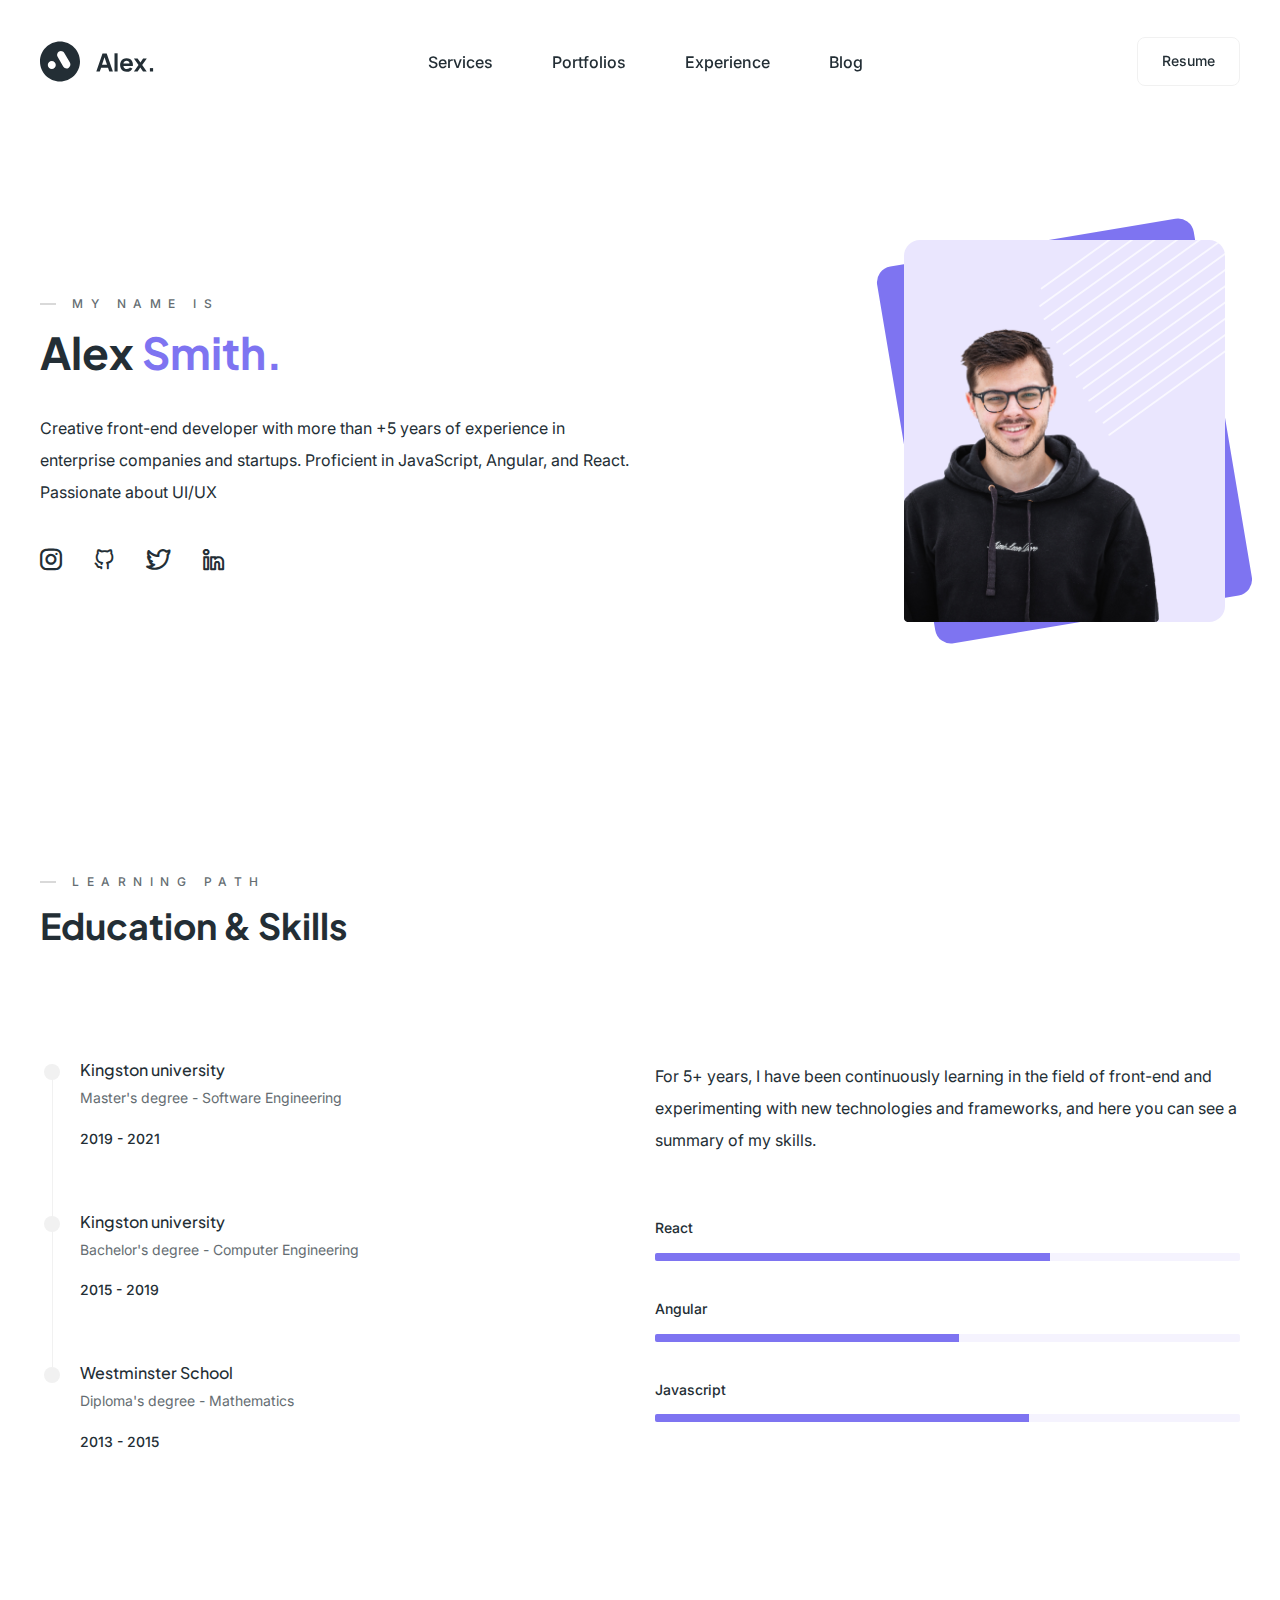
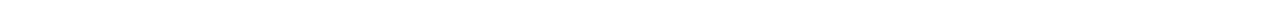
==== commit d8b29f65: "Add education section" ====
--- a/index.html
+++ b/index.html
@@ -590,7 +590,7 @@
           </div>
         </section> -->
         <!-- Testiminials -->
-        <section class="page__testimonial testimonial">
+        <!-- <section class="page__testimonial testimonial">
           <div class="testimonial__container">
             <div class="testimonial__title title">
               <h3 class="title__label">MY CLIENTS</h3>
@@ -648,6 +648,58 @@
               </article>
             </div>
           </div>
+        </section> -->
+        <!-- Education -->
+        <section class="page__education education">
+          <div class="education__container">
+            <div class="education__title title">
+              <h3 class="title__label">LEARNING PATH</h3>
+              <h2 class="title__value">Education & Skills</h2>
+            </div>
+            <div class="education__body">
+              <div class="education__timeline timeline">
+                <div class="timeline__item">
+                  <div class="timeline__title">Kingston university</div>
+                  <div class="timeline__text">
+                    Master's degree - Software Engineering
+                  </div>
+                  <div class="timeline__date">2019 - 2021</div>
+                </div>
+                <div class="timeline__item">
+                  <div class="timeline__title">Kingston university</div>
+                  <div class="timeline__text">
+                   Bachelor's degree - Computer Engineering
+                  </div>
+                  <div class="timeline__date">2015 - 2019</div>
+                </div>
+                <div class="timeline__item">
+                  <div class="timeline__title">Westminster School	</div>
+                  <div class="timeline__text">
+                   Diploma's degree - Mathematics
+                  </div>
+                  <div class="timeline__date">2013 - 2015</div>
+                </div>
+              </div>
+              <div class="education__content content-education">
+                <div class="content-education__text"><p>For 5+ years, I have been continuously learning in the field of front-end and experimenting with new technologies and frameworks, and here you can see a summary of my skills.
+</p></div>
+                <div class="content-education__items">
+                  <div class="content-education__item">
+                    <div class="content-education__label">React</div>
+                    <div class="content-education__line"><span style="width: 67.5%"></span></div>
+                  </div>
+                  <div class="content-education__item">
+                    <div class="content-education__label">Angular</div>
+                    <div class="content-education__line"><span style="width: 51.9%"></span></div>
+                  </div>
+                  <div class="content-education__item">
+                    <div class="content-education__label">Javascript</div>
+                    <div class="content-education__line"><span style="width: 63.9%"></span></div>
+                  </div>
+                </div>
+              </div>
+            </div>
+          </div>
         </section>
       </main>
 
--- a/css/main.min.css
+++ b/css/main.min.css
@@ -1 +1 @@
-@font-face{font-family:icons;font-display:swap;src:url("../../fonts/icons.woff2") format("woff2"),url("../../fonts/icons.woff") format("woff");font-weight:400;font-style:normal}.navigation-experience__title.active::after,[class*=_icon-]:before{font-family:"icons";font-style:normal;font-weight:normal;font-variant:normal;text-transform:none;line-height:1;-webkit-font-smoothing:antialiased;-moz-osx-font-smoothing:grayscale}[class*=_icon-]:before{display:block}._icon-link:before{content:""}._icon-s-github:before{content:""}._icon-s-instagram:before{content:""}._icon-slider-arrow:before{content:""}._icon-s-linkedin:before{content:""}._icon-s-twitter:before{content:""}*{margin:0;padding:0;border:0px}*,*::before,*::after{-webkit-box-sizing:border-box;box-sizing:border-box}html,body{height:100%;min-width:320px}body{font-family:"Inter",sans-serif;font-weight:400;font-size:1rem;line-height:2;color:#232e35}input,button,textarea{font-family:"Inter",sans-serif;font-size:inherit}button{cursor:pointer;color:inherit;background-color:inherit}a{color:inherit;text-decoration:none}ul li{list-style:none}img{vertical-align:top}h1,h2,h3,h4,h5,h6{font-weight:inherit;font-style:inherit}.lock body{overflow:hidden;-ms-touch-action:none;touch-action:none;-ms-scroll-chaining:none;overscroll-behavior:none}.wrapper{min-height:100%;display:-webkit-box;display:-ms-flexbox;display:flex;-webkit-box-orient:vertical;-webkit-box-direction:normal;-ms-flex-direction:column;flex-direction:column;overflow:hidden}.wrapper>main{-webkit-box-flex:1;-ms-flex:1 1 auto;flex:1 1 auto}.wrapper>*{min-width:0}[class*="--ibg"]{position:relative}[class*="--ibg"] img{position:absolute;top:0;left:0;width:100%;height:100%;-o-object-fit:cover;object-fit:cover}[class*=__container]{max-width:76.875rem;padding:0 0.9375rem;margin:0 auto}@media(max-width: 76.875em){[class*=__container]{max-width:60.625rem}}@media(max-width: 61.99875em){[class*=__container]{max-width:48rem}}@media(max-width: 47.99875em){[class*=__container]{max-width:30rem}}@media(max-width: 29.99875em){[class*=__container]{max-width:20rem}}.page__hero{padding-top:15rem;padding-bottom:9rem}@media(max-width: 61.99875em){.page__hero{padding-top:10rem;padding-bottom:3.75rem}}@media(max-width: 47.99875em){.page__hero{padding-top:6.25rem;padding-bottom:3.125rem}}.page__services{padding-top:7.125rem;padding-bottom:11.5rem}@media(max-width: 61.99875em){.page__services{padding-top:3.75rem;padding-bottom:3.75rem}}@media(max-width: 47.99875em){.page__services{padding-top:2.5rem;padding-bottom:2.5rem}}.page__portfolio{padding-top:6.5rem;padding-bottom:10.8125rem}@media(max-width: 61.99875em){.page__portfolio{padding-top:3.75rem;padding-bottom:3.75rem}}@media(max-width: 47.99875em){.page__portfolio{padding-top:2.5rem;padding-bottom:2.5rem}}.page__experience{padding-top:6.5rem;padding-bottom:7.875rem}@media(max-width: 61.99875em){.page__experience{padding-top:3.75rem;padding-bottom:3.75rem}}@media(max-width: 47.99875em){.page__experience{padding-top:2.5rem;padding-bottom:2.5rem}}.page__blog{padding-top:9rem;padding-bottom:11rem}@media(max-width: 61.99875em){.page__blog{padding-top:3.75rem;padding-bottom:3.75rem}}@media(max-width: 47.99875em){.page__blog{padding-top:2.5rem;padding-bottom:2.5rem}}.page__testimonial{padding-top:6.5rem;padding-bottom:9.5625rem}@media(max-width: 61.99875em){.page__testimonial{padding-top:3.75rem;padding-bottom:3.75rem}}@media(max-width: 47.99875em){.page__testimonial{padding-top:2.5rem;padding-bottom:2.5rem}}.title__label{display:-webkit-box;display:-ms-flexbox;display:flex;-webkit-box-align:center;-ms-flex-align:center;align-items:center;gap:1rem;font-weight:500;font-size:0.75rem;letter-spacing:0.625em;text-transform:uppercase;color:#656d72}@media(max-width: 47.99875em){.title__label{font-size:0.625rem}}.title__label::before{content:"";width:1rem;height:0.125rem;background-color:#d9d9d9}.title__label:not(:last-child){margin-bottom:0.75em}.title__value{font-family:"Plus Jakarta Sans",sans-serif;font-weight:700;font-size:2.25rem;line-height:1.25}@media(max-width: 61.99875em){.title__value{font-size:2rem}}@media(max-width: 47.99875em){.title__value{font-size:1.75rem}}.title__value span{color:#7e74f1}.title__value--big{font-size:2.75rem}@media(max-width: 47.99875em){.title__value--big{font-size:2.375rem}}.category-link{display:inline-block;padding:0.25rem 0.5rem;border:1px solid #f1f1f1;border-radius:0.25rem;font-weight:500;font-size:0.75rem;line-height:1.25;color:#656d72;-webkit-transition:border-color .3s ease 0s,color .3s ease 0s,background-color .3s ease 0s,-webkit-box-shadow .3s ease 0s;transition:border-color .3s ease 0s,color .3s ease 0s,background-color .3s ease 0s,-webkit-box-shadow .3s ease 0s;transition:border-color .3s ease 0s,color .3s ease 0s,box-shadow .3s ease 0s,background-color .3s ease 0s;transition:border-color .3s ease 0s,color .3s ease 0s,box-shadow .3s ease 0s,background-color .3s ease 0s,-webkit-box-shadow .3s ease 0s}.category-link:hover,.category-link:focus{border-color:#7e74f1;color:#fff;background-color:#7e74f1;-webkit-box-shadow:0px 4px 4px rgba(0,0,0,.1);box-shadow:0px 4px 4px rgba(0,0,0,.1)}.text p:not(:last-child){margin-bottom:0.9375rem}.social{display:-webkit-box;display:-ms-flexbox;display:flex;-ms-flex-wrap:wrap;flex-wrap:wrap;-webkit-box-align:center;-ms-flex-align:center;align-items:center;-webkit-column-gap:2rem;-moz-column-gap:2rem;column-gap:2rem;row-gap:0.3125rem}@media(max-width: 47.99875em){.social{-webkit-column-gap:1.5rem;-moz-column-gap:1.5rem;column-gap:1.5rem}}.social__link{font-size:1.375rem;-webkit-transition:color .3s ease 0s;transition:color .3s ease 0s}.social__link:hover,.social__link:focus{color:#7e74f1}.date{padding:0.25rem 0.5rem;border-radius:0.25rem;font-weight:500;font-size:0.75rem;line-height:1.25;color:#656d72;background-color:#fbfbfb}.header{position:fixed;width:100%;top:0;left:0;z-index:100;background-color:rgba(255,255,255,.8)}.header__container{display:-webkit-box;display:-ms-flexbox;display:flex;-webkit-box-pack:justify;-ms-flex-pack:justify;justify-content:space-between;-webkit-box-align:center;-ms-flex-align:center;align-items:center;gap:0.9375rem;padding-top:0.3125rem;padding-bottom:0.3125rem;min-height:123px}@media(max-width: 61.99875em){.header__container{min-height:90px}}@media(max-width: 47.99875em){.header__container{min-height:50px;padding-top:0.625rem;padding-bottom:0.625rem}}.header__logo{position:relative;z-index:5}.header__actions{display:-webkit-box;display:-ms-flexbox;display:flex;-webkit-box-align:center;-ms-flex-align:center;align-items:center;gap:0.9375rem}.header__button{position:relative;z-index:5;padding:0.9375rem 1.5rem;font-weight:500;font-size:0.875rem;line-height:1.2;color:inherit;border:0.0625rem solid #f1f1f1;border-radius:0.5rem;-webkit-transition:color .3s ease 0s,background-color .3s ease 0s,border-color .3s ease 0s,-webkit-box-shadow .3s ease 0s;transition:color .3s ease 0s,background-color .3s ease 0s,border-color .3s ease 0s,-webkit-box-shadow .3s ease 0s;transition:color .3s ease 0s,background-color .3s ease 0s,border-color .3s ease 0s,box-shadow .3s ease 0s;transition:color .3s ease 0s,background-color .3s ease 0s,border-color .3s ease 0s,box-shadow .3s ease 0s,-webkit-box-shadow .3s ease 0s}.header__button:hover,.header__button:focus{background-color:#7e74f1;color:#fff;border-color:#7e74f1;-webkit-box-shadow:0px 4px 4px rgba(0,0,0,.1);box-shadow:0px 4px 4px rgba(0,0,0,.1)}@media(max-width: 47.99875em){.header__button{padding:0.625rem 0.9375rem;color:#fff;background-color:#232e35;border-color:#232e35}}@media(max-width: 47.99875em){.menu__body{position:fixed;top:0;right:0;width:100%;height:100%;overflow:auto;background-color:#7e74f1;padding:5.625rem 0.9375rem 1.875rem 0.9375rem;-webkit-transform:translateX(-100%);transform:translateX(-100%);-webkit-transition:-webkit-transform .3s ease 0s;transition:-webkit-transform .3s ease 0s;transition:transform .3s ease 0s;transition:transform .3s ease 0s, -webkit-transform .3s ease 0s}.menu__body::before{content:"";position:fixed;top:0;left:0;width:100%;height:3.75rem;background-color:#eae6fe;z-index:5}.menu-open .menu__body{-webkit-transform:translatex(0);transform:translatex(0)}}@media(min-width: 47.99875em){.menu__list{display:-webkit-box;display:-ms-flexbox;display:flex;-ms-flex-wrap:wrap;flex-wrap:wrap;-webkit-column-gap:calc(25px + 31*(100vw - 320px)/880);-moz-column-gap:calc(25px + 31*(100vw - 320px)/880);column-gap:calc(25px + 31*(100vw - 320px)/880);row-gap:0.3125rem}}.menu__item{text-align:right}@media(max-width: 47.99875em){.menu__item:not(:last-child){margin-bottom:1.25rem}}.menu__link{font-weight:500;line-height:1.2;color:inherit;-webkit-transition:color .3s ease 0s;transition:color .3s ease 0s}.menu__link:hover,.menu__link:focus{color:#7e74f1}@media(max-width: 47.99875em){.menu__link{font-size:1.5rem;color:#fff}.menu__link:hover,.menu__link:focus{color:#232e35}}.icon-menu{display:none}@media(max-width: 47.99875em){.icon-menu{display:block;position:relative;width:1.875rem;height:1.125rem;-webkit-box-flex:0;-ms-flex:0 0 1.875rem;flex:0 0 1.875rem;z-index:5}}@media(max-width: 47.99875em)and (any-hover: none){.icon-menu{cursor:default}}@media(max-width: 47.99875em){.icon-menu span,.icon-menu::before,.icon-menu::after{content:"";-webkit-transition:all .3s ease 0s;transition:all .3s ease 0s;right:0;position:absolute;width:100%;height:0.125rem;background-color:#000}}@media(max-width: 47.99875em){.icon-menu::before{top:0}}@media(max-width: 47.99875em){.icon-menu::after{bottom:0}}@media(max-width: 47.99875em){.icon-menu span{top:calc(50% - 0.0625rem)}}@media(max-width: 47.99875em){.menu-open .icon-menu span{width:0}.menu-open .icon-menu::before{top:calc(50% - 0.0625rem);-webkit-transform:rotate(-45deg);transform:rotate(-45deg)}.menu-open .icon-menu::after{bottom:calc(50% - 0.0625rem);-webkit-transform:rotate(45deg);transform:rotate(45deg)}}.hero__container{min-width:31rem;display:grid;grid-template-columns:repeat(2, 1fr);-webkit-box-align:center;-ms-flex-align:center;align-items:center;-webkit-column-gap:1.25rem;-moz-column-gap:1.25rem;column-gap:1.25rem}@media(max-width: 47.99875em){.hero__container{min-width:0;grid-template-columns:1fr;row-gap:1.875rem}}.hero__title:not(:last-child){margin-bottom:2rem}@media(max-width: 47.99875em){.hero__title:not(:last-child){margin-bottom:1rem}}.hero__text:not(:last-child){margin-bottom:2.5rem}@media(max-width: 47.99875em){.hero__text:not(:last-child){margin-bottom:1.875rem}}.hero__decor{justify-self:end;max-width:336px;width:100%}@media(min-width: 47.99875em){.hero__decor{padding-right:0.9375rem}}@media(max-width: 47.99875em){.hero__decor{justify-self:center;padding:0 1.25rem}}.hero__image{position:relative;padding-top:119%}.hero__image::before,.hero__image::after{content:"";position:absolute;top:0;left:0;width:100%;height:100%;border-radius:16px}.hero__image::before{z-index:-1;background-color:#7e74f1;-webkit-transform:rotate(-9.55deg);transform:rotate(-9.55deg)}.hero__image::after{background:#eae6fe url(../../img/hero/lines.svg) top right/58% no-repeat}.hero__image img{position:absolute;bottom:0;left:0;z-index:5;max-width:100%}.services{background-color:#fbfbfb}.services__container{display:-webkit-box;display:-ms-flexbox;display:flex;-webkit-box-orient:vertical;-webkit-box-direction:normal;-ms-flex-direction:column;flex-direction:column}.services__title{-ms-flex-item-align:center;align-self:center}.services__title:not(:last-child){margin-bottom:6.25rem}@media(max-width: 61.99875em){.services__title:not(:last-child){margin-bottom:3.125rem}}@media(max-width: 47.99875em){.services__title:not(:last-child){margin-bottom:1.875rem}}.services__items{display:grid;grid-template-columns:repeat(auto-fill, minmax(17.5rem, 1fr));gap:3.5rem}@media(max-width: 61.99875em){.services__items{gap:1.875rem}}.item-service{padding:3.3125rem 3.5625rem;border-radius:0.5rem;text-align:center;background-color:#fff}@media(max-width: 76.875em){.item-service{padding:2.1875rem 2.5rem}}@media(max-width: 47.99875em){.item-service{padding:0.9375rem 1.25rem}}.item-service__icon{width:3.5rem;height:3.5rem;display:-webkit-inline-box;display:-ms-inline-flexbox;display:inline-flex;-webkit-box-pack:center;-ms-flex-pack:center;justify-content:center;-webkit-box-align:center;-ms-flex-align:center;align-items:center;background-color:#f5f3fe;border-radius:1rem}.item-service__icon:not(:last-child){margin-bottom:1.5rem}.item-service__title{font-family:"Plus Jakarta Sans",sans-serif;font-weight:500;line-height:1.25}.item-service__title:not(:last-child){margin-bottom:1rem}.item-service__text{font-size:0.875rem;line-height:1.71}.portfolio__header{display:-webkit-box;display:-ms-flexbox;display:flex;-webkit-box-pack:justify;-ms-flex-pack:justify;justify-content:space-between;-webkit-box-align:center;-ms-flex-align:center;align-items:center;gap:1.25rem}.portfolio__header:not(:last-child){margin-bottom:9.1875rem}@media(max-width: 61.99875em){.portfolio__header:not(:last-child){margin-bottom:3.75rem}}@media(max-width: 47.99875em){.portfolio__header:not(:last-child){margin-bottom:1.875rem}}@media(max-width: 29.99875em){.portfolio__header{-webkit-box-orient:vertical;-webkit-box-direction:normal;-ms-flex-direction:column;flex-direction:column;-webkit-box-align:stretch;-ms-flex-align:stretch;align-items:stretch}}.portfolio__controls{display:-webkit-box;display:-ms-flexbox;display:flex;-webkit-box-align:center;-ms-flex-align:center;align-items:center;gap:1rem}@media(max-width: 29.99875em){.portfolio__controls{-webkit-box-pack:center;-ms-flex-pack:center;justify-content:center}}.portfolio__arrow{width:2.5rem;height:2.5rem;border-radius:1rem;font-size:0.75rem;color:#7e74f1;background-color:#eae6fe;-webkit-transition:background-color .3s ease 0s;transition:background-color .3s ease 0s}.portfolio__arrow:hover,.portfolio__arrow:focus{background-color:#c8bef9}.portfolio__arrow.swiper-button-disabled{opacity:.5;cursor:default}.portfolio__arrow--left::before{-webkit-transform:rotate(180deg);transform:rotate(180deg)}@media(max-width: 29.99875em){.portfolio__slider{margin-right:-0.9375rem;padding-right:0.9375rem}}.item-portfolio{display:-webkit-box;display:-ms-flexbox;display:flex;-webkit-box-orient:vertical;-webkit-box-direction:normal;-ms-flex-direction:column;flex-direction:column;min-height:100%;border:1px solid #f5f5f5;border-radius:0.5rem;overflow:hidden}.item-portfolio__image--ibg{padding-bottom:81.717452%;opacity:.5;background:-webkit-gradient(linear, left bottom, left top, from(rgba(0, 0, 0, 0.1)), to(rgba(0, 0, 0, 0.1)));background:linear-gradient(0deg, rgba(0, 0, 0, 0.1), rgba(0, 0, 0, 0.1));overflow:hidden;-webkit-transition:opacity .8s ease 0s;transition:opacity .8s ease 0s}.item-portfolio__image--ibg img{-o-object-position:top;object-position:top;-webkit-transition:-webkit-transform .8s ease 0s;transition:-webkit-transform .8s ease 0s;transition:transform .8s ease 0s;transition:transform .8s ease 0s, -webkit-transform .8s ease 0s}@media(any-hover: hover){.item-portfolio__image--ibg:hover{opacity:1}.item-portfolio__image--ibg:hover img{-webkit-transform:scale(1.05);transform:scale(1.05)}}@media(any-hover: none){.item-portfolio__image--ibg{opacity:1}}.item-portfolio__body{display:-webkit-box;display:-ms-flexbox;display:flex;-webkit-box-orient:vertical;-webkit-box-direction:normal;-ms-flex-direction:column;flex-direction:column;gap:1rem;-webkit-box-flex:1;-ms-flex:1 1 auto;flex:1 1 auto;padding:1.5rem}.item-portfolio__title{-webkit-box-flex:1;-ms-flex:1 1 100%;flex:1 1 100%;font-weight:500;line-height:1.25}.item-portfolio__link-title{-webkit-transition:color .3s ease 0s;transition:color .3s ease 0s}@media(any-hover: hover){.item-portfolio__link-title:hover{color:#7e74f1}}.item-portfolio__footer{display:-webkit-box;display:-ms-flexbox;display:flex;-webkit-box-align:center;-ms-flex-align:center;align-items:center;gap:1rem}.item-portfolio__link{font-size:0.625rem;color:#656d72;-webkit-transition:color .3s ease 0s;transition:color .3s ease 0s}@media(any-hover: hover){.item-portfolio__link:hover{color:#7e74f1}}.swiper-button-disabled{opacity:.5}.experience{background-color:#fbfbfb}@media(min-width: 47.99875em){.experience__container{display:grid;grid-auto-flow:column;grid-template-columns:auto 1fr;grid-template-rows:auto 1fr;-ms-flex-line-pack:center;align-content:center;-webkit-column-gap:4.375rem;-moz-column-gap:4.375rem;column-gap:4.375rem;row-gap:3.75rem}}@media(min-width: 61.99875em){.experience__container{-webkit-column-gap:8.5625rem;-moz-column-gap:8.5625rem;column-gap:8.5625rem;row-gap:5rem}}@media(max-width: 47.99875em){.experience__title:not(:last-child){margin-bottom:1.25rem}}.navigation-experience{display:-webkit-box;display:-ms-flexbox;display:flex;-ms-flex-wrap:wrap;flex-wrap:wrap;gap:0.625rem}@media(min-width: 47.99875em){.navigation-experience{display:grid;gap:0.5625rem}}.navigation-experience__title{text-align:left;border:1px solid #f1f1f1;padding:0.625rem 1.25rem;-webkit-transition:background-color .3s ease 0s,color .3s ease 0s;transition:background-color .3s ease 0s,color .3s ease 0s}@media(min-width: 47.99875em){.navigation-experience__title{padding:0.875rem 2.125rem;border-color:rgba(0,0,0,0)}}@media(any-hover: hover){.navigation-experience__title:hover{background-color:#fff;color:#7e74f1}}.navigation-experience__title.active{display:-webkit-box;display:-ms-flexbox;display:flex;gap:0.625rem;-webkit-box-pack:justify;-ms-flex-pack:justify;justify-content:space-between;-webkit-box-align:center;-ms-flex-align:center;align-items:center;background-color:#fff;color:#7e74f1}.navigation-experience__title.active::after{content:"";font-size:0.625rem}@media(max-width: 47.99875em){.navigation-experience__title.active::after{display:none}}.content-experience{padding-top:2rem}@media(max-width: 47.99875em){.content-experience{padding-top:1.25rem}}@media(min-width: 47.99875em){.content-experience{grid-row:span 2}}.content-experience__body{display:none}.content-experience__body.active{display:block}.content-experience__header{padding-bottom:2rem;border-bottom:1px solid #f1f1f1}@media(max-width: 47.99875em){.content-experience__header{padding-bottom:1.25rem}}.content-experience__title{font-family:"Plus Jakarta Sans",sans-serif;font-weight:500;font-size:1.125rem;line-height:1.25}.content-experience__title:not(:last-child){margin-bottom:0.5rem}.content-experience__link{text-decoration:underline}.content-experience__location{font-size:0.875rem;line-height:1.2;color:#656d72}.content-experience__location:not(:last-child){margin-bottom:1rem}.content-experience__time{font-size:0.875rem;line-height:1.7;color:#656d72}.content-experience__time:not(:last-child){margin-bottom:1rem}.content-experience__category{display:-webkit-box;display:-ms-flexbox;display:flex;gap:1rem}.content-experience__main{padding-top:2rem}@media(max-width: 47.99875em){.content-experience__main{padding-top:1.25rem}}.list-content-experience__item{display:-webkit-box;display:-ms-flexbox;display:flex;-webkit-box-align:center;-ms-flex-align:center;align-items:center;gap:1.125rem;line-height:1.2;color:#656d72}.list-content-experience__item:not(:last-child){margin-bottom:1rem}.list-content-experience__item::before{content:"";width:0.625rem;height:0.125rem;background-color:#d9d9d9}.testimonial{background-color:#fbfbfb}.testimonial__title:not(:last-child){margin-bottom:8.25rem}@media(max-width: 61.99875em){.testimonial__title:not(:last-child){margin-bottom:6.25rem}}@media(max-width: 47.99875em){.testimonial__title:not(:last-child){margin-bottom:4.375rem}}.testimonial__items{display:grid;grid-template-columns:repeat(auto-fill, minmax(17.5rem, 1fr));-webkit-column-gap:3rem;-moz-column-gap:3rem;column-gap:3rem;row-gap:4.375rem}.item-testimonial{display:-webkit-box;display:-ms-flexbox;display:flex;-webkit-box-orient:vertical;-webkit-box-direction:normal;-ms-flex-direction:column;flex-direction:column;padding:0rem 2rem 1.5rem 2rem;background-color:#fff;border-radius:0.5rem}@media(max-width: 47.99875em){.item-testimonial{padding:0rem 0.625rem 1.25rem 0.625rem}}.item-testimonial__avatar--ibg{-ms-flex-item-align:center;align-self:center;margin-top:-2.8125rem;width:6rem;height:6rem;border-radius:50%;border:2px solid #fff;overflow:hidden}.item-testimonial__avatar--ibg:not(:last-child){margin-bottom:2rem}.item-testimonial__text{-webkit-box-flex:1;-ms-flex:1 1 auto;flex:1 1 auto;line-height:1.75}.item-testimonial__text:not(:last-child){margin-bottom:2.5rem}@media(max-width: 47.99875em){.item-testimonial__text:not(:last-child){margin-bottom:1.25rem}}.item-testimonial__name{margin-top:1.875rem;font-weight:500;font-size:0.875rem;line-height:1.7}.item-testimonial__name:not(:last-child){margin-bottom:0.5rem}.item-testimonial__position{-ms-flex-item-align:start;align-self:start}.blog__container{display:-webkit-box;display:-ms-flexbox;display:flex;-webkit-box-orient:vertical;-webkit-box-direction:normal;-ms-flex-direction:column;flex-direction:column}.blog__title{-ms-flex-item-align:center;align-self:center}.blog__title:not(:last-child){margin-bottom:9rem}@media(max-width: 61.99875em){.blog__title:not(:last-child){margin-bottom:3.125rem}}@media(max-width: 47.99875em){.blog__title:not(:last-child){margin-bottom:1.875rem}}.blog__items{display:grid;gap:2.5rem;grid-template-columns:repeat(auto-fill, minmax(17.5rem, 1fr))}.item-blog{min-height:100%;display:-webkit-box;display:-ms-flexbox;display:flex;-webkit-box-orient:vertical;-webkit-box-direction:normal;-ms-flex-direction:column;flex-direction:column;border:1px solid #f1f1f1;border-radius:0.5rem;overflow:hidden}.item-blog__image--ibg{overflow:hidden;padding-top:67.313019%}.item-blog__image--ibg img{-webkit-transition:-webkit-transform .8s ease 0s;transition:-webkit-transform .8s ease 0s;transition:transform .8s ease 0s;transition:transform .8s ease 0s, -webkit-transform .8s ease 0s}@media(any-hover: hover){.item-blog__image--ibg:hover img{-webkit-transform:scale(1.05);transform:scale(1.05)}}.item-blog__body{display:grid;gap:1rem;padding:1rem 1rem 1.5rem}.item-blog__link-title{font-family:"Plus Jakarta Sans",sans-serif;font-weight:500;line-height:1.5;-webkit-transition:color .3s ease 0s;transition:color .3s ease 0s}@media(any-hover: hover){.item-blog__link-title:hover{color:#7e74f1}}.item-blog__date{justify-self:start}.item-blog__text{color:#656d72}.item-blog__link{margin-top:1.625rem;font-weight:500;line-height:1.2;justify-self:center;color:#656d72;-webkit-transition:color .3s ease 0s;transition:color .3s ease 0s}@media(any-hover: hover){.item-blog__link:hover{color:#7e74f1;text-decoration:underline}}/*# sourceMappingURL=main.min.css.map */+@font-face{font-family:icons;font-display:swap;src:url("../../fonts/icons.woff2") format("woff2"),url("../../fonts/icons.woff") format("woff");font-weight:400;font-style:normal}.navigation-experience__title.active::after,[class*=_icon-]:before{font-family:"icons";font-style:normal;font-weight:normal;font-variant:normal;text-transform:none;line-height:1;-webkit-font-smoothing:antialiased;-moz-osx-font-smoothing:grayscale}[class*=_icon-]:before{display:block}._icon-link:before{content:""}._icon-s-github:before{content:""}._icon-s-instagram:before{content:""}._icon-slider-arrow:before{content:""}._icon-s-linkedin:before{content:""}._icon-s-twitter:before{content:""}*{margin:0;padding:0;border:0px}*,*::before,*::after{-webkit-box-sizing:border-box;box-sizing:border-box}html,body{height:100%;min-width:320px}body{font-family:"Inter",sans-serif;font-weight:400;font-size:1rem;line-height:2;color:#232e35}input,button,textarea{font-family:"Inter",sans-serif;font-size:inherit}button{cursor:pointer;color:inherit;background-color:inherit}a{color:inherit;text-decoration:none}ul li{list-style:none}img{vertical-align:top}h1,h2,h3,h4,h5,h6{font-weight:inherit;font-style:inherit}.lock body{overflow:hidden;-ms-touch-action:none;touch-action:none;-ms-scroll-chaining:none;overscroll-behavior:none}.wrapper{min-height:100%;display:-webkit-box;display:-ms-flexbox;display:flex;-webkit-box-orient:vertical;-webkit-box-direction:normal;-ms-flex-direction:column;flex-direction:column;overflow:hidden}.wrapper>main{-webkit-box-flex:1;-ms-flex:1 1 auto;flex:1 1 auto}.wrapper>*{min-width:0}[class*="--ibg"]{position:relative}[class*="--ibg"] img{position:absolute;top:0;left:0;width:100%;height:100%;-o-object-fit:cover;object-fit:cover}[class*=__container]{max-width:76.875rem;padding:0 0.9375rem;margin:0 auto}@media(max-width: 76.875em){[class*=__container]{max-width:60.625rem}}@media(max-width: 61.99875em){[class*=__container]{max-width:48rem}}@media(max-width: 47.99875em){[class*=__container]{max-width:30rem}}@media(max-width: 29.99875em){[class*=__container]{max-width:20rem}}.page__hero{padding-top:15rem;padding-bottom:9rem}@media(max-width: 61.99875em){.page__hero{padding-top:10rem;padding-bottom:3.75rem}}@media(max-width: 47.99875em){.page__hero{padding-top:6.25rem;padding-bottom:3.125rem}}.page__services{padding-top:7.125rem;padding-bottom:11.5rem}@media(max-width: 61.99875em){.page__services{padding-top:3.75rem;padding-bottom:3.75rem}}@media(max-width: 47.99875em){.page__services{padding-top:2.5rem;padding-bottom:2.5rem}}.page__portfolio{padding-top:6.5rem;padding-bottom:10.8125rem}@media(max-width: 61.99875em){.page__portfolio{padding-top:3.75rem;padding-bottom:3.75rem}}@media(max-width: 47.99875em){.page__portfolio{padding-top:2.5rem;padding-bottom:2.5rem}}.page__experience{padding-top:6.5rem;padding-bottom:7.875rem}@media(max-width: 61.99875em){.page__experience{padding-top:3.75rem;padding-bottom:3.75rem}}@media(max-width: 47.99875em){.page__experience{padding-top:2.5rem;padding-bottom:2.5rem}}.page__blog{padding-top:9rem;padding-bottom:11rem}@media(max-width: 61.99875em){.page__blog{padding-top:3.75rem;padding-bottom:3.75rem}}@media(max-width: 47.99875em){.page__blog{padding-top:2.5rem;padding-bottom:2.5rem}}.page__testimonial{padding-top:6.5rem;padding-bottom:9.5625rem}@media(max-width: 61.99875em){.page__testimonial{padding-top:3.75rem;padding-bottom:3.75rem}}@media(max-width: 47.99875em){.page__testimonial{padding-top:2.5rem;padding-bottom:2.5rem}}.page__education{padding-top:6.5rem;padding-bottom:11rem}@media(max-width: 61.99875em){.page__education{padding-top:3.75rem;padding-bottom:3.75rem}}@media(max-width: 47.99875em){.page__education{padding-top:2.5rem;padding-bottom:2.5rem}}.title__label{display:-webkit-box;display:-ms-flexbox;display:flex;-webkit-box-align:center;-ms-flex-align:center;align-items:center;gap:1rem;font-weight:500;font-size:0.75rem;letter-spacing:0.625em;text-transform:uppercase;color:#656d72}@media(max-width: 47.99875em){.title__label{font-size:0.625rem}}.title__label::before{content:"";width:1rem;height:0.125rem;background-color:#d9d9d9}.title__label:not(:last-child){margin-bottom:0.75em}.title__value{font-family:"Plus Jakarta Sans",sans-serif;font-weight:700;font-size:2.25rem;line-height:1.25}@media(max-width: 61.99875em){.title__value{font-size:2rem}}@media(max-width: 47.99875em){.title__value{font-size:1.75rem}}.title__value span{color:#7e74f1}.title__value--big{font-size:2.75rem}@media(max-width: 47.99875em){.title__value--big{font-size:2.375rem}}.category-link{display:inline-block;padding:0.25rem 0.5rem;border:1px solid #f1f1f1;border-radius:0.25rem;font-weight:500;font-size:0.75rem;line-height:1.25;color:#656d72;-webkit-transition:border-color .3s ease 0s,color .3s ease 0s,background-color .3s ease 0s,-webkit-box-shadow .3s ease 0s;transition:border-color .3s ease 0s,color .3s ease 0s,background-color .3s ease 0s,-webkit-box-shadow .3s ease 0s;transition:border-color .3s ease 0s,color .3s ease 0s,box-shadow .3s ease 0s,background-color .3s ease 0s;transition:border-color .3s ease 0s,color .3s ease 0s,box-shadow .3s ease 0s,background-color .3s ease 0s,-webkit-box-shadow .3s ease 0s}.category-link:hover,.category-link:focus{border-color:#7e74f1;color:#fff;background-color:#7e74f1;-webkit-box-shadow:0px 4px 4px rgba(0,0,0,.1);box-shadow:0px 4px 4px rgba(0,0,0,.1)}.text p:not(:last-child){margin-bottom:0.9375rem}.social{display:-webkit-box;display:-ms-flexbox;display:flex;-ms-flex-wrap:wrap;flex-wrap:wrap;-webkit-box-align:center;-ms-flex-align:center;align-items:center;-webkit-column-gap:2rem;-moz-column-gap:2rem;column-gap:2rem;row-gap:0.3125rem}@media(max-width: 47.99875em){.social{-webkit-column-gap:1.5rem;-moz-column-gap:1.5rem;column-gap:1.5rem}}.social__link{font-size:1.375rem;-webkit-transition:color .3s ease 0s;transition:color .3s ease 0s}.social__link:hover,.social__link:focus{color:#7e74f1}.date{padding:0.25rem 0.5rem;border-radius:0.25rem;font-weight:500;font-size:0.75rem;line-height:1.25;color:#656d72;background-color:#fbfbfb}.header{position:fixed;width:100%;top:0;left:0;z-index:100;background-color:rgba(255,255,255,.8)}.header__container{display:-webkit-box;display:-ms-flexbox;display:flex;-webkit-box-pack:justify;-ms-flex-pack:justify;justify-content:space-between;-webkit-box-align:center;-ms-flex-align:center;align-items:center;gap:0.9375rem;padding-top:0.3125rem;padding-bottom:0.3125rem;min-height:123px}@media(max-width: 61.99875em){.header__container{min-height:90px}}@media(max-width: 47.99875em){.header__container{min-height:50px;padding-top:0.625rem;padding-bottom:0.625rem}}.header__logo{position:relative;z-index:5}.header__actions{display:-webkit-box;display:-ms-flexbox;display:flex;-webkit-box-align:center;-ms-flex-align:center;align-items:center;gap:0.9375rem}.header__button{position:relative;z-index:5;padding:0.9375rem 1.5rem;font-weight:500;font-size:0.875rem;line-height:1.2;color:inherit;border:0.0625rem solid #f1f1f1;border-radius:0.5rem;-webkit-transition:color .3s ease 0s,background-color .3s ease 0s,border-color .3s ease 0s,-webkit-box-shadow .3s ease 0s;transition:color .3s ease 0s,background-color .3s ease 0s,border-color .3s ease 0s,-webkit-box-shadow .3s ease 0s;transition:color .3s ease 0s,background-color .3s ease 0s,border-color .3s ease 0s,box-shadow .3s ease 0s;transition:color .3s ease 0s,background-color .3s ease 0s,border-color .3s ease 0s,box-shadow .3s ease 0s,-webkit-box-shadow .3s ease 0s}.header__button:hover,.header__button:focus{background-color:#7e74f1;color:#fff;border-color:#7e74f1;-webkit-box-shadow:0px 4px 4px rgba(0,0,0,.1);box-shadow:0px 4px 4px rgba(0,0,0,.1)}@media(max-width: 47.99875em){.header__button{padding:0.625rem 0.9375rem;color:#fff;background-color:#232e35;border-color:#232e35}}@media(max-width: 47.99875em){.menu__body{position:fixed;top:0;right:0;width:100%;height:100%;overflow:auto;background-color:#7e74f1;padding:5.625rem 0.9375rem 1.875rem 0.9375rem;-webkit-transform:translateX(-100%);transform:translateX(-100%);-webkit-transition:-webkit-transform .3s ease 0s;transition:-webkit-transform .3s ease 0s;transition:transform .3s ease 0s;transition:transform .3s ease 0s, -webkit-transform .3s ease 0s}.menu__body::before{content:"";position:fixed;top:0;left:0;width:100%;height:3.75rem;background-color:#eae6fe;z-index:5}.menu-open .menu__body{-webkit-transform:translatex(0);transform:translatex(0)}}@media(min-width: 47.99875em){.menu__list{display:-webkit-box;display:-ms-flexbox;display:flex;-ms-flex-wrap:wrap;flex-wrap:wrap;-webkit-column-gap:calc(25px + 31*(100vw - 320px)/880);-moz-column-gap:calc(25px + 31*(100vw - 320px)/880);column-gap:calc(25px + 31*(100vw - 320px)/880);row-gap:0.3125rem}}.menu__item{text-align:right}@media(max-width: 47.99875em){.menu__item:not(:last-child){margin-bottom:1.25rem}}.menu__link{font-weight:500;line-height:1.2;color:inherit;-webkit-transition:color .3s ease 0s;transition:color .3s ease 0s}.menu__link:hover,.menu__link:focus{color:#7e74f1}@media(max-width: 47.99875em){.menu__link{font-size:1.5rem;color:#fff}.menu__link:hover,.menu__link:focus{color:#232e35}}.icon-menu{display:none}@media(max-width: 47.99875em){.icon-menu{display:block;position:relative;width:1.875rem;height:1.125rem;-webkit-box-flex:0;-ms-flex:0 0 1.875rem;flex:0 0 1.875rem;z-index:5}}@media(max-width: 47.99875em)and (any-hover: none){.icon-menu{cursor:default}}@media(max-width: 47.99875em){.icon-menu span,.icon-menu::before,.icon-menu::after{content:"";-webkit-transition:all .3s ease 0s;transition:all .3s ease 0s;right:0;position:absolute;width:100%;height:0.125rem;background-color:#000}}@media(max-width: 47.99875em){.icon-menu::before{top:0}}@media(max-width: 47.99875em){.icon-menu::after{bottom:0}}@media(max-width: 47.99875em){.icon-menu span{top:calc(50% - 0.0625rem)}}@media(max-width: 47.99875em){.menu-open .icon-menu span{width:0}.menu-open .icon-menu::before{top:calc(50% - 0.0625rem);-webkit-transform:rotate(-45deg);transform:rotate(-45deg)}.menu-open .icon-menu::after{bottom:calc(50% - 0.0625rem);-webkit-transform:rotate(45deg);transform:rotate(45deg)}}.hero__container{min-width:31rem;display:grid;grid-template-columns:repeat(2, 1fr);-webkit-box-align:center;-ms-flex-align:center;align-items:center;-webkit-column-gap:1.25rem;-moz-column-gap:1.25rem;column-gap:1.25rem}@media(max-width: 47.99875em){.hero__container{min-width:0;grid-template-columns:1fr;row-gap:1.875rem}}.hero__title:not(:last-child){margin-bottom:2rem}@media(max-width: 47.99875em){.hero__title:not(:last-child){margin-bottom:1rem}}.hero__text:not(:last-child){margin-bottom:2.5rem}@media(max-width: 47.99875em){.hero__text:not(:last-child){margin-bottom:1.875rem}}.hero__decor{justify-self:end;max-width:336px;width:100%}@media(min-width: 47.99875em){.hero__decor{padding-right:0.9375rem}}@media(max-width: 47.99875em){.hero__decor{justify-self:center;padding:0 1.25rem}}.hero__image{position:relative;padding-top:119%}.hero__image::before,.hero__image::after{content:"";position:absolute;top:0;left:0;width:100%;height:100%;border-radius:16px}.hero__image::before{z-index:-1;background-color:#7e74f1;-webkit-transform:rotate(-9.55deg);transform:rotate(-9.55deg)}.hero__image::after{background:#eae6fe url(../../img/hero/lines.svg) top right/58% no-repeat}.hero__image img{position:absolute;bottom:0;left:0;z-index:5;max-width:100%}.services{background-color:#fbfbfb}.services__container{display:-webkit-box;display:-ms-flexbox;display:flex;-webkit-box-orient:vertical;-webkit-box-direction:normal;-ms-flex-direction:column;flex-direction:column}.services__title{-ms-flex-item-align:center;align-self:center}.services__title:not(:last-child){margin-bottom:6.25rem}@media(max-width: 61.99875em){.services__title:not(:last-child){margin-bottom:3.125rem}}@media(max-width: 47.99875em){.services__title:not(:last-child){margin-bottom:1.875rem}}.services__items{display:grid;grid-template-columns:repeat(auto-fill, minmax(17.5rem, 1fr));gap:3.5rem}@media(max-width: 61.99875em){.services__items{gap:1.875rem}}.item-service{padding:3.3125rem 3.5625rem;border-radius:0.5rem;text-align:center;background-color:#fff}@media(max-width: 76.875em){.item-service{padding:2.1875rem 2.5rem}}@media(max-width: 47.99875em){.item-service{padding:0.9375rem 1.25rem}}.item-service__icon{width:3.5rem;height:3.5rem;display:-webkit-inline-box;display:-ms-inline-flexbox;display:inline-flex;-webkit-box-pack:center;-ms-flex-pack:center;justify-content:center;-webkit-box-align:center;-ms-flex-align:center;align-items:center;background-color:#f5f3fe;border-radius:1rem}.item-service__icon:not(:last-child){margin-bottom:1.5rem}.item-service__title{font-family:"Plus Jakarta Sans",sans-serif;font-weight:500;line-height:1.25}.item-service__title:not(:last-child){margin-bottom:1rem}.item-service__text{font-size:0.875rem;line-height:1.71}.portfolio__header{display:-webkit-box;display:-ms-flexbox;display:flex;-webkit-box-pack:justify;-ms-flex-pack:justify;justify-content:space-between;-webkit-box-align:center;-ms-flex-align:center;align-items:center;gap:1.25rem}.portfolio__header:not(:last-child){margin-bottom:9.1875rem}@media(max-width: 61.99875em){.portfolio__header:not(:last-child){margin-bottom:3.75rem}}@media(max-width: 47.99875em){.portfolio__header:not(:last-child){margin-bottom:1.875rem}}@media(max-width: 29.99875em){.portfolio__header{-webkit-box-orient:vertical;-webkit-box-direction:normal;-ms-flex-direction:column;flex-direction:column;-webkit-box-align:stretch;-ms-flex-align:stretch;align-items:stretch}}.portfolio__controls{display:-webkit-box;display:-ms-flexbox;display:flex;-webkit-box-align:center;-ms-flex-align:center;align-items:center;gap:1rem}@media(max-width: 29.99875em){.portfolio__controls{-webkit-box-pack:center;-ms-flex-pack:center;justify-content:center}}.portfolio__arrow{width:2.5rem;height:2.5rem;border-radius:1rem;font-size:0.75rem;color:#7e74f1;background-color:#eae6fe;-webkit-transition:background-color .3s ease 0s;transition:background-color .3s ease 0s}.portfolio__arrow:hover,.portfolio__arrow:focus{background-color:#c8bef9}.portfolio__arrow.swiper-button-disabled{opacity:.5;cursor:default}.portfolio__arrow--left::before{-webkit-transform:rotate(180deg);transform:rotate(180deg)}@media(max-width: 29.99875em){.portfolio__slider{margin-right:-0.9375rem;padding-right:0.9375rem}}.item-portfolio{display:-webkit-box;display:-ms-flexbox;display:flex;-webkit-box-orient:vertical;-webkit-box-direction:normal;-ms-flex-direction:column;flex-direction:column;min-height:100%;border:1px solid #f5f5f5;border-radius:0.5rem;overflow:hidden}.item-portfolio__image--ibg{padding-bottom:81.717452%;opacity:.5;background:-webkit-gradient(linear, left bottom, left top, from(rgba(0, 0, 0, 0.1)), to(rgba(0, 0, 0, 0.1)));background:linear-gradient(0deg, rgba(0, 0, 0, 0.1), rgba(0, 0, 0, 0.1));overflow:hidden;-webkit-transition:opacity .8s ease 0s;transition:opacity .8s ease 0s}.item-portfolio__image--ibg img{-o-object-position:top;object-position:top;-webkit-transition:-webkit-transform .8s ease 0s;transition:-webkit-transform .8s ease 0s;transition:transform .8s ease 0s;transition:transform .8s ease 0s, -webkit-transform .8s ease 0s}@media(any-hover: hover){.item-portfolio__image--ibg:hover{opacity:1}.item-portfolio__image--ibg:hover img{-webkit-transform:scale(1.05);transform:scale(1.05)}}@media(any-hover: none){.item-portfolio__image--ibg{opacity:1}}.item-portfolio__body{display:-webkit-box;display:-ms-flexbox;display:flex;-webkit-box-orient:vertical;-webkit-box-direction:normal;-ms-flex-direction:column;flex-direction:column;gap:1rem;-webkit-box-flex:1;-ms-flex:1 1 auto;flex:1 1 auto;padding:1.5rem}.item-portfolio__title{-webkit-box-flex:1;-ms-flex:1 1 100%;flex:1 1 100%;font-weight:500;line-height:1.25}.item-portfolio__link-title{-webkit-transition:color .3s ease 0s;transition:color .3s ease 0s}@media(any-hover: hover){.item-portfolio__link-title:hover{color:#7e74f1}}.item-portfolio__footer{display:-webkit-box;display:-ms-flexbox;display:flex;-webkit-box-align:center;-ms-flex-align:center;align-items:center;gap:1rem}.item-portfolio__link{font-size:0.625rem;color:#656d72;-webkit-transition:color .3s ease 0s;transition:color .3s ease 0s}@media(any-hover: hover){.item-portfolio__link:hover{color:#7e74f1}}.swiper-button-disabled{opacity:.5}.experience{background-color:#fbfbfb}@media(min-width: 47.99875em){.experience__container{display:grid;grid-auto-flow:column;grid-template-columns:auto 1fr;grid-template-rows:auto 1fr;-ms-flex-line-pack:center;align-content:center;-webkit-column-gap:4.375rem;-moz-column-gap:4.375rem;column-gap:4.375rem;row-gap:3.75rem}}@media(min-width: 61.99875em){.experience__container{-webkit-column-gap:8.5625rem;-moz-column-gap:8.5625rem;column-gap:8.5625rem;row-gap:5rem}}@media(max-width: 47.99875em){.experience__title:not(:last-child){margin-bottom:1.25rem}}.navigation-experience{display:-webkit-box;display:-ms-flexbox;display:flex;-ms-flex-wrap:wrap;flex-wrap:wrap;gap:0.625rem}@media(min-width: 47.99875em){.navigation-experience{display:grid;gap:0.5625rem}}.navigation-experience__title{text-align:left;border:1px solid #f1f1f1;padding:0.625rem 1.25rem;-webkit-transition:background-color .3s ease 0s,color .3s ease 0s;transition:background-color .3s ease 0s,color .3s ease 0s}@media(min-width: 47.99875em){.navigation-experience__title{padding:0.875rem 2.125rem;border-color:rgba(0,0,0,0)}}@media(any-hover: hover){.navigation-experience__title:hover{background-color:#fff;color:#7e74f1}}.navigation-experience__title.active{display:-webkit-box;display:-ms-flexbox;display:flex;gap:0.625rem;-webkit-box-pack:justify;-ms-flex-pack:justify;justify-content:space-between;-webkit-box-align:center;-ms-flex-align:center;align-items:center;background-color:#fff;color:#7e74f1}.navigation-experience__title.active::after{content:"";font-size:0.625rem}@media(max-width: 47.99875em){.navigation-experience__title.active::after{display:none}}.content-experience{padding-top:2rem}@media(max-width: 47.99875em){.content-experience{padding-top:1.25rem}}@media(min-width: 47.99875em){.content-experience{grid-row:span 2}}.content-experience__body{display:none}.content-experience__body.active{display:block}.content-experience__header{padding-bottom:2rem;border-bottom:1px solid #f1f1f1}@media(max-width: 47.99875em){.content-experience__header{padding-bottom:1.25rem}}.content-experience__title{font-family:"Plus Jakarta Sans",sans-serif;font-weight:500;font-size:1.125rem;line-height:1.25}.content-experience__title:not(:last-child){margin-bottom:0.5rem}.content-experience__link{text-decoration:underline}.content-experience__location{font-size:0.875rem;line-height:1.2;color:#656d72}.content-experience__location:not(:last-child){margin-bottom:1rem}.content-experience__time{font-size:0.875rem;line-height:1.7;color:#656d72}.content-experience__time:not(:last-child){margin-bottom:1rem}.content-experience__category{display:-webkit-box;display:-ms-flexbox;display:flex;gap:1rem}.content-experience__main{padding-top:2rem}@media(max-width: 47.99875em){.content-experience__main{padding-top:1.25rem}}.list-content-experience__item{display:-webkit-box;display:-ms-flexbox;display:flex;-webkit-box-align:center;-ms-flex-align:center;align-items:center;gap:1.125rem;line-height:1.2;color:#656d72}.list-content-experience__item:not(:last-child){margin-bottom:1rem}.list-content-experience__item::before{content:"";width:0.625rem;height:0.125rem;background-color:#d9d9d9}.testimonial{background-color:#fbfbfb}.testimonial__title:not(:last-child){margin-bottom:8.25rem}@media(max-width: 61.99875em){.testimonial__title:not(:last-child){margin-bottom:6.25rem}}@media(max-width: 47.99875em){.testimonial__title:not(:last-child){margin-bottom:4.375rem}}.testimonial__items{display:grid;grid-template-columns:repeat(auto-fill, minmax(17.5rem, 1fr));-webkit-column-gap:3rem;-moz-column-gap:3rem;column-gap:3rem;row-gap:4.375rem}.item-testimonial{display:-webkit-box;display:-ms-flexbox;display:flex;-webkit-box-orient:vertical;-webkit-box-direction:normal;-ms-flex-direction:column;flex-direction:column;padding:0rem 2rem 1.5rem 2rem;background-color:#fff;border-radius:0.5rem}@media(max-width: 47.99875em){.item-testimonial{padding:0rem 0.625rem 1.25rem 0.625rem}}.item-testimonial__avatar--ibg{-ms-flex-item-align:center;align-self:center;margin-top:-2.8125rem;width:6rem;height:6rem;border-radius:50%;border:2px solid #fff;overflow:hidden}.item-testimonial__avatar--ibg:not(:last-child){margin-bottom:2rem}.item-testimonial__text{-webkit-box-flex:1;-ms-flex:1 1 auto;flex:1 1 auto;line-height:1.75}.item-testimonial__text:not(:last-child){margin-bottom:2.5rem}@media(max-width: 47.99875em){.item-testimonial__text:not(:last-child){margin-bottom:1.25rem}}.item-testimonial__name{margin-top:1.875rem;font-weight:500;font-size:0.875rem;line-height:1.7}.item-testimonial__name:not(:last-child){margin-bottom:0.5rem}.item-testimonial__position{-ms-flex-item-align:start;align-self:start}.blog__container{display:-webkit-box;display:-ms-flexbox;display:flex;-webkit-box-orient:vertical;-webkit-box-direction:normal;-ms-flex-direction:column;flex-direction:column}.blog__title{-ms-flex-item-align:center;align-self:center}.blog__title:not(:last-child){margin-bottom:9rem}@media(max-width: 61.99875em){.blog__title:not(:last-child){margin-bottom:3.125rem}}@media(max-width: 47.99875em){.blog__title:not(:last-child){margin-bottom:1.875rem}}.blog__items{display:grid;gap:2.5rem;grid-template-columns:repeat(auto-fill, minmax(17.5rem, 1fr))}.item-blog{min-height:100%;display:-webkit-box;display:-ms-flexbox;display:flex;-webkit-box-orient:vertical;-webkit-box-direction:normal;-ms-flex-direction:column;flex-direction:column;border:1px solid #f1f1f1;border-radius:0.5rem;overflow:hidden}.item-blog__image--ibg{overflow:hidden;padding-top:67.313019%}.item-blog__image--ibg img{-webkit-transition:-webkit-transform .8s ease 0s;transition:-webkit-transform .8s ease 0s;transition:transform .8s ease 0s;transition:transform .8s ease 0s, -webkit-transform .8s ease 0s}@media(any-hover: hover){.item-blog__image--ibg:hover img{-webkit-transform:scale(1.05);transform:scale(1.05)}}.item-blog__body{display:grid;gap:1rem;padding:1rem 1rem 1.5rem}.item-blog__link-title{font-family:"Plus Jakarta Sans",sans-serif;font-weight:500;line-height:1.5;-webkit-transition:color .3s ease 0s;transition:color .3s ease 0s}@media(any-hover: hover){.item-blog__link-title:hover{color:#7e74f1}}.item-blog__date{justify-self:start}.item-blog__text{color:#656d72}.item-blog__link{margin-top:1.625rem;font-weight:500;line-height:1.2;justify-self:center;color:#656d72;-webkit-transition:color .3s ease 0s;transition:color .3s ease 0s}@media(any-hover: hover){.item-blog__link:hover{color:#7e74f1;text-decoration:underline}}.education__title:not(:last-child){margin-bottom:7rem}@media(max-width: 61.99875em){.education__title:not(:last-child){margin-bottom:3.75rem}}@media(max-width: 61.99875em){.education__title:not(:last-child){margin-bottom:1.875rem}}.education__body{display:grid;gap:1.875rem}@media(min-width: 47.99875em){.education__body{grid-template-columns:1fr 1fr}}.timeline{display:grid;gap:4rem;position:relative}.timeline::before{content:"";position:absolute;top:0.25rem;left:0.75rem;width:1px;height:100%;background-color:#f1f1f1}@media(max-width: 61.99875em){.timeline{gap:2.5rem}}@media(max-width: 47.99875em){.timeline{gap:1.875rem}}.timeline__item{position:relative;padding-left:2.5rem}.timeline__item::before{content:"";position:absolute;top:0.25rem;left:0.25rem;width:1rem;height:1rem;border-radius:50%;background-color:#f1f1f1;z-index:2}.timeline__item:last-child::after{content:"";position:absolute;top:0.25rem;left:0.75rem;width:1px;height:100%;background-color:#fff}.timeline__title{font-family:"Plus Jakarta Sans",sans-serif;font-weight:500;line-height:1.25}.timeline__title:not(:last-child){margin-bottom:0.625rem}.timeline__text{font-size:14px;line-height:1.2;color:#656d72}.timeline__text:not(:last-child){margin-bottom:1.5rem}.timeline__date{font-weight:500;font-size:14px;line-height:1.2}.content-education__text:not(:last-child){margin-bottom:4rem}@media(max-width: 47.99875em){.content-education__text:not(:last-child){margin-bottom:1.875rem}}.content-education__items{display:grid;gap:2.5rem}.content-education__label{font-weight:500;font-size:0.875rem;line-height:1.2}.content-education__label:not(:last-child){margin-bottom:1rem}.content-education__line{height:8px;background-color:#f5f3fe;border-radius:0.125rem;position:relative}.content-education__line span{position:absolute;top:0;left:0;height:100%;background-color:#7e74f1;border-radius:2px 0px 0px 2px}/*# sourceMappingURL=main.min.css.map */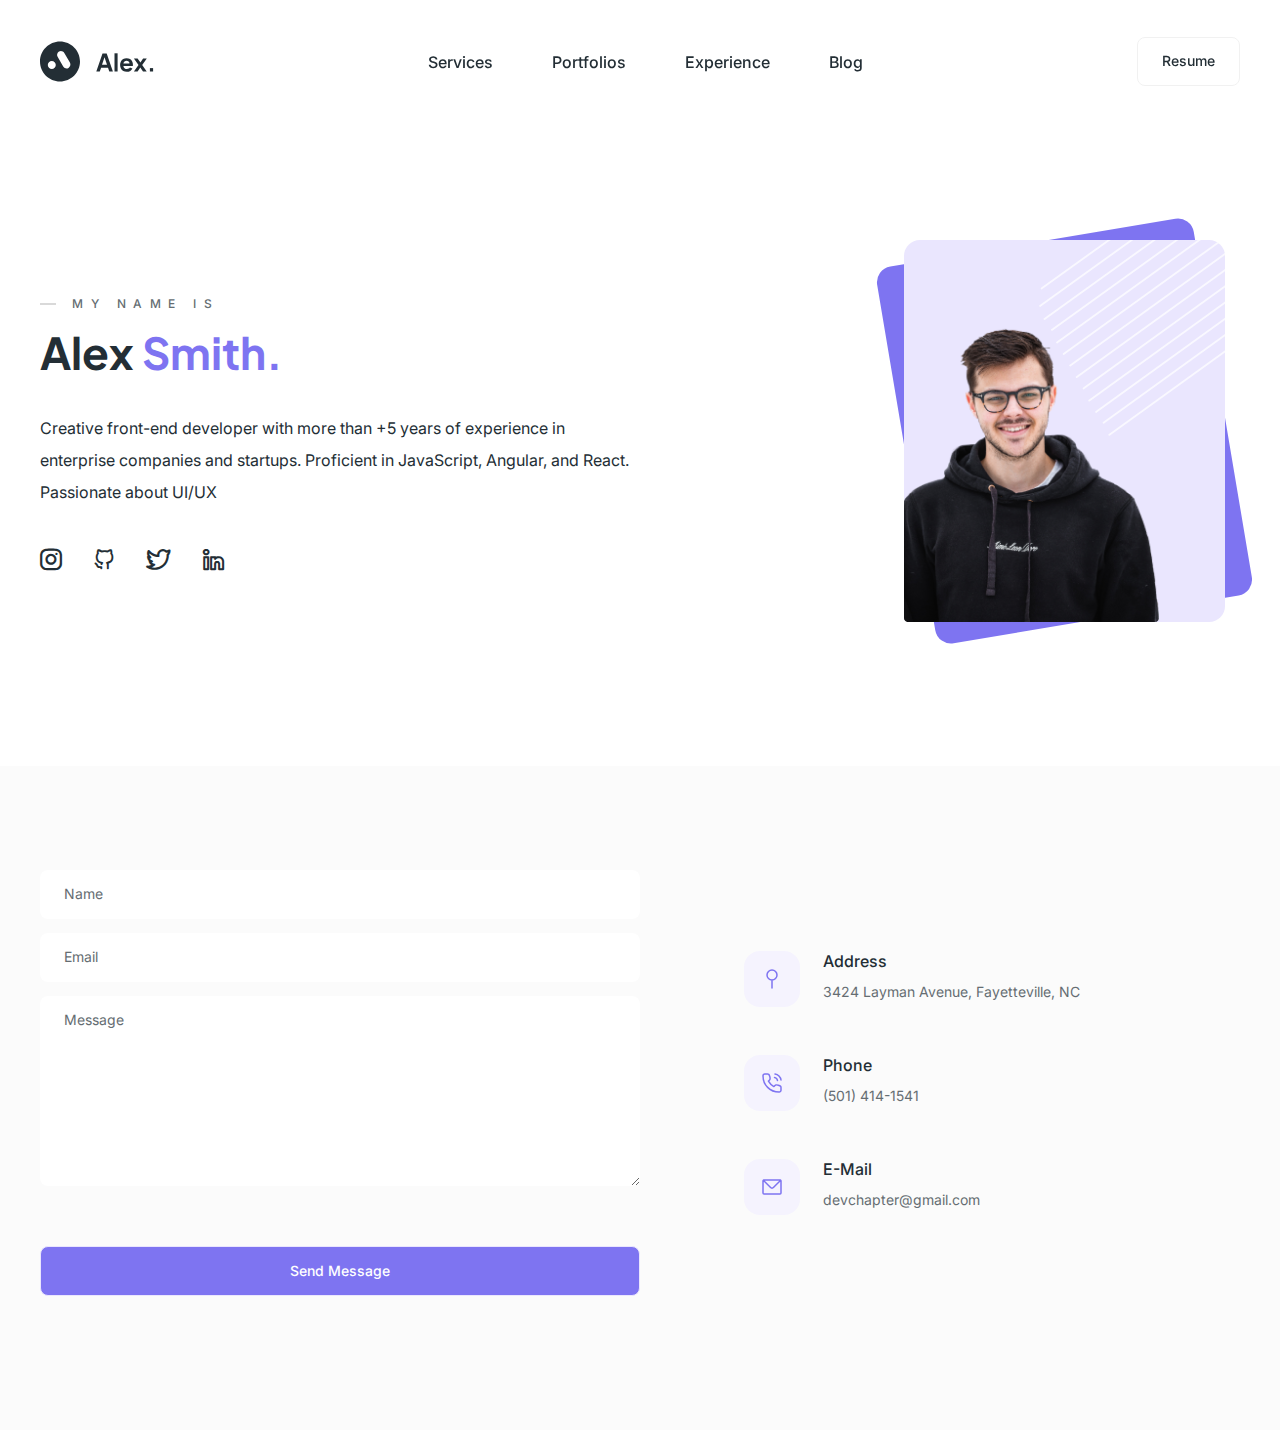
==== commit 502c016f: "Add contacts section" ====
--- a/index.html
+++ b/index.html
@@ -650,7 +650,7 @@
           </div>
         </section> -->
         <!-- Education -->
-        <section class="page__education education">
+        <!-- <section class="page__education education">
           <div class="education__container">
             <div class="education__title title">
               <h3 class="title__label">LEARNING PATH</h3>
@@ -668,35 +668,132 @@
                 <div class="timeline__item">
                   <div class="timeline__title">Kingston university</div>
                   <div class="timeline__text">
-                   Bachelor's degree - Computer Engineering
+                    Bachelor's degree - Computer Engineering
                   </div>
                   <div class="timeline__date">2015 - 2019</div>
                 </div>
                 <div class="timeline__item">
-                  <div class="timeline__title">Westminster School	</div>
+                  <div class="timeline__title">Westminster School</div>
                   <div class="timeline__text">
-                   Diploma's degree - Mathematics
+                    Diploma's degree - Mathematics
                   </div>
                   <div class="timeline__date">2013 - 2015</div>
                 </div>
               </div>
               <div class="education__content content-education">
-                <div class="content-education__text"><p>For 5+ years, I have been continuously learning in the field of front-end and experimenting with new technologies and frameworks, and here you can see a summary of my skills.
-</p></div>
+                <div class="content-education__text">
+                  <p>
+                    For 5+ years, I have been continuously learning in the field
+                    of front-end and experimenting with new technologies and
+                    frameworks, and here you can see a summary of my skills.
+                  </p>
+                </div>
                 <div class="content-education__items">
                   <div class="content-education__item">
                     <div class="content-education__label">React</div>
-                    <div class="content-education__line"><span style="width: 67.5%"></span></div>
+                    <div class="content-education__line">
+                      <span style="width: 67.5%"></span>
+                    </div>
                   </div>
                   <div class="content-education__item">
                     <div class="content-education__label">Angular</div>
-                    <div class="content-education__line"><span style="width: 51.9%"></span></div>
+                    <div class="content-education__line">
+                      <span style="width: 51.9%"></span>
+                    </div>
                   </div>
                   <div class="content-education__item">
                     <div class="content-education__label">Javascript</div>
-                    <div class="content-education__line"><span style="width: 63.9%"></span></div>
-                  </div>
-                </div>
+                    <div class="content-education__line">
+                      <span style="width: 63.9%"></span>
+                    </div>
+                  </div>
+                </div>
+              </div>
+            </div>
+          </div>
+        </section> -->
+        <!-- Contacts -->
+        <section class="page__contacts contacts">
+          <div class="contacts__container">
+            <div class="contacts__content">
+              <form action="#" class="contacts__form form">
+                <div class="form__item">
+                  <input
+                    autocomplete="off"
+                    type="text"
+                    name="form[]"
+                    data-error="Error"
+                    data-required
+                    placeholder="Name"
+                    class="form__input"
+                  />
+                </div>
+                <div class="form__item">
+                  <input
+                    autocomplete="off"
+                    type="text"
+                    name="form[]"
+                    data-error="Error"
+                    data-required="email"
+                    placeholder="Email"
+                    class="form__input"
+                  />
+                </div>
+                <div class="form__item">
+                  <textarea
+                    autocomplete="off"
+                    type="text"
+                    name="form[]"
+                    data-error="Error"
+                    placeholder="Message"
+                    class="form__input"
+                  ></textarea>
+                </div>
+                <div class="form__item">
+                  <button class="form__button" type="submit">
+                    Send Message
+                  </button>
+                </div>
+              </form>
+
+              <div class="contacts__body">
+                <ul class="contacts__list list-contacts">
+                  <li class="list-contacts__item">
+                    <div class="list-contacts__icon">
+                      <img src="./img/icons/pin.svg" alt="Pin icon" />
+                    </div>
+                    <div class="list-contacts__body">
+                      <div class="list-contacts__title">Address</div>
+                      <a href="" class="list-contacts__text">
+                        3424 Layman Avenue, Fayetteville, NC
+                      </a>
+                    </div>
+                  </li>
+                  <li class="list-contacts__item">
+                    <div class="list-contacts__icon">
+                      <img src="./img/icons/phone call.svg" alt="Phone icon" />
+                    </div>
+                    <div class="list-contacts__body">
+                      <div class="list-contacts__title">Phone</div>
+                      <a href="tel:5014141541" class="list-contacts__text"
+                        >(501) 414-1541</a
+                      >
+                    </div>
+                  </li>
+                  <li class="list-contacts__item">
+                    <div class="list-contacts__icon">
+                      <img src="./img/icons/mail.svg" alt="Envelope icon" />
+                    </div>
+                    <div class="list-contacts__body">
+                      <div class="list-contacts__title">E-Mail</div>
+                      <a
+                        href="mailto:devchapter@gmail.com"
+                        class="list-contacts__text"
+                        >devchapter@gmail.com</a
+                      >
+                    </div>
+                  </li>
+                </ul>
               </div>
             </div>
           </div>
--- a/css/main.min.css
+++ b/css/main.min.css
@@ -1 +1 @@
-@font-face{font-family:icons;font-display:swap;src:url("../../fonts/icons.woff2") format("woff2"),url("../../fonts/icons.woff") format("woff");font-weight:400;font-style:normal}.navigation-experience__title.active::after,[class*=_icon-]:before{font-family:"icons";font-style:normal;font-weight:normal;font-variant:normal;text-transform:none;line-height:1;-webkit-font-smoothing:antialiased;-moz-osx-font-smoothing:grayscale}[class*=_icon-]:before{display:block}._icon-link:before{content:""}._icon-s-github:before{content:""}._icon-s-instagram:before{content:""}._icon-slider-arrow:before{content:""}._icon-s-linkedin:before{content:""}._icon-s-twitter:before{content:""}*{margin:0;padding:0;border:0px}*,*::before,*::after{-webkit-box-sizing:border-box;box-sizing:border-box}html,body{height:100%;min-width:320px}body{font-family:"Inter",sans-serif;font-weight:400;font-size:1rem;line-height:2;color:#232e35}input,button,textarea{font-family:"Inter",sans-serif;font-size:inherit}button{cursor:pointer;color:inherit;background-color:inherit}a{color:inherit;text-decoration:none}ul li{list-style:none}img{vertical-align:top}h1,h2,h3,h4,h5,h6{font-weight:inherit;font-style:inherit}.lock body{overflow:hidden;-ms-touch-action:none;touch-action:none;-ms-scroll-chaining:none;overscroll-behavior:none}.wrapper{min-height:100%;display:-webkit-box;display:-ms-flexbox;display:flex;-webkit-box-orient:vertical;-webkit-box-direction:normal;-ms-flex-direction:column;flex-direction:column;overflow:hidden}.wrapper>main{-webkit-box-flex:1;-ms-flex:1 1 auto;flex:1 1 auto}.wrapper>*{min-width:0}[class*="--ibg"]{position:relative}[class*="--ibg"] img{position:absolute;top:0;left:0;width:100%;height:100%;-o-object-fit:cover;object-fit:cover}[class*=__container]{max-width:76.875rem;padding:0 0.9375rem;margin:0 auto}@media(max-width: 76.875em){[class*=__container]{max-width:60.625rem}}@media(max-width: 61.99875em){[class*=__container]{max-width:48rem}}@media(max-width: 47.99875em){[class*=__container]{max-width:30rem}}@media(max-width: 29.99875em){[class*=__container]{max-width:20rem}}.page__hero{padding-top:15rem;padding-bottom:9rem}@media(max-width: 61.99875em){.page__hero{padding-top:10rem;padding-bottom:3.75rem}}@media(max-width: 47.99875em){.page__hero{padding-top:6.25rem;padding-bottom:3.125rem}}.page__services{padding-top:7.125rem;padding-bottom:11.5rem}@media(max-width: 61.99875em){.page__services{padding-top:3.75rem;padding-bottom:3.75rem}}@media(max-width: 47.99875em){.page__services{padding-top:2.5rem;padding-bottom:2.5rem}}.page__portfolio{padding-top:6.5rem;padding-bottom:10.8125rem}@media(max-width: 61.99875em){.page__portfolio{padding-top:3.75rem;padding-bottom:3.75rem}}@media(max-width: 47.99875em){.page__portfolio{padding-top:2.5rem;padding-bottom:2.5rem}}.page__experience{padding-top:6.5rem;padding-bottom:7.875rem}@media(max-width: 61.99875em){.page__experience{padding-top:3.75rem;padding-bottom:3.75rem}}@media(max-width: 47.99875em){.page__experience{padding-top:2.5rem;padding-bottom:2.5rem}}.page__blog{padding-top:9rem;padding-bottom:11rem}@media(max-width: 61.99875em){.page__blog{padding-top:3.75rem;padding-bottom:3.75rem}}@media(max-width: 47.99875em){.page__blog{padding-top:2.5rem;padding-bottom:2.5rem}}.page__testimonial{padding-top:6.5rem;padding-bottom:9.5625rem}@media(max-width: 61.99875em){.page__testimonial{padding-top:3.75rem;padding-bottom:3.75rem}}@media(max-width: 47.99875em){.page__testimonial{padding-top:2.5rem;padding-bottom:2.5rem}}.page__education{padding-top:6.5rem;padding-bottom:11rem}@media(max-width: 61.99875em){.page__education{padding-top:3.75rem;padding-bottom:3.75rem}}@media(max-width: 47.99875em){.page__education{padding-top:2.5rem;padding-bottom:2.5rem}}.title__label{display:-webkit-box;display:-ms-flexbox;display:flex;-webkit-box-align:center;-ms-flex-align:center;align-items:center;gap:1rem;font-weight:500;font-size:0.75rem;letter-spacing:0.625em;text-transform:uppercase;color:#656d72}@media(max-width: 47.99875em){.title__label{font-size:0.625rem}}.title__label::before{content:"";width:1rem;height:0.125rem;background-color:#d9d9d9}.title__label:not(:last-child){margin-bottom:0.75em}.title__value{font-family:"Plus Jakarta Sans",sans-serif;font-weight:700;font-size:2.25rem;line-height:1.25}@media(max-width: 61.99875em){.title__value{font-size:2rem}}@media(max-width: 47.99875em){.title__value{font-size:1.75rem}}.title__value span{color:#7e74f1}.title__value--big{font-size:2.75rem}@media(max-width: 47.99875em){.title__value--big{font-size:2.375rem}}.category-link{display:inline-block;padding:0.25rem 0.5rem;border:1px solid #f1f1f1;border-radius:0.25rem;font-weight:500;font-size:0.75rem;line-height:1.25;color:#656d72;-webkit-transition:border-color .3s ease 0s,color .3s ease 0s,background-color .3s ease 0s,-webkit-box-shadow .3s ease 0s;transition:border-color .3s ease 0s,color .3s ease 0s,background-color .3s ease 0s,-webkit-box-shadow .3s ease 0s;transition:border-color .3s ease 0s,color .3s ease 0s,box-shadow .3s ease 0s,background-color .3s ease 0s;transition:border-color .3s ease 0s,color .3s ease 0s,box-shadow .3s ease 0s,background-color .3s ease 0s,-webkit-box-shadow .3s ease 0s}.category-link:hover,.category-link:focus{border-color:#7e74f1;color:#fff;background-color:#7e74f1;-webkit-box-shadow:0px 4px 4px rgba(0,0,0,.1);box-shadow:0px 4px 4px rgba(0,0,0,.1)}.text p:not(:last-child){margin-bottom:0.9375rem}.social{display:-webkit-box;display:-ms-flexbox;display:flex;-ms-flex-wrap:wrap;flex-wrap:wrap;-webkit-box-align:center;-ms-flex-align:center;align-items:center;-webkit-column-gap:2rem;-moz-column-gap:2rem;column-gap:2rem;row-gap:0.3125rem}@media(max-width: 47.99875em){.social{-webkit-column-gap:1.5rem;-moz-column-gap:1.5rem;column-gap:1.5rem}}.social__link{font-size:1.375rem;-webkit-transition:color .3s ease 0s;transition:color .3s ease 0s}.social__link:hover,.social__link:focus{color:#7e74f1}.date{padding:0.25rem 0.5rem;border-radius:0.25rem;font-weight:500;font-size:0.75rem;line-height:1.25;color:#656d72;background-color:#fbfbfb}.header{position:fixed;width:100%;top:0;left:0;z-index:100;background-color:rgba(255,255,255,.8)}.header__container{display:-webkit-box;display:-ms-flexbox;display:flex;-webkit-box-pack:justify;-ms-flex-pack:justify;justify-content:space-between;-webkit-box-align:center;-ms-flex-align:center;align-items:center;gap:0.9375rem;padding-top:0.3125rem;padding-bottom:0.3125rem;min-height:123px}@media(max-width: 61.99875em){.header__container{min-height:90px}}@media(max-width: 47.99875em){.header__container{min-height:50px;padding-top:0.625rem;padding-bottom:0.625rem}}.header__logo{position:relative;z-index:5}.header__actions{display:-webkit-box;display:-ms-flexbox;display:flex;-webkit-box-align:center;-ms-flex-align:center;align-items:center;gap:0.9375rem}.header__button{position:relative;z-index:5;padding:0.9375rem 1.5rem;font-weight:500;font-size:0.875rem;line-height:1.2;color:inherit;border:0.0625rem solid #f1f1f1;border-radius:0.5rem;-webkit-transition:color .3s ease 0s,background-color .3s ease 0s,border-color .3s ease 0s,-webkit-box-shadow .3s ease 0s;transition:color .3s ease 0s,background-color .3s ease 0s,border-color .3s ease 0s,-webkit-box-shadow .3s ease 0s;transition:color .3s ease 0s,background-color .3s ease 0s,border-color .3s ease 0s,box-shadow .3s ease 0s;transition:color .3s ease 0s,background-color .3s ease 0s,border-color .3s ease 0s,box-shadow .3s ease 0s,-webkit-box-shadow .3s ease 0s}.header__button:hover,.header__button:focus{background-color:#7e74f1;color:#fff;border-color:#7e74f1;-webkit-box-shadow:0px 4px 4px rgba(0,0,0,.1);box-shadow:0px 4px 4px rgba(0,0,0,.1)}@media(max-width: 47.99875em){.header__button{padding:0.625rem 0.9375rem;color:#fff;background-color:#232e35;border-color:#232e35}}@media(max-width: 47.99875em){.menu__body{position:fixed;top:0;right:0;width:100%;height:100%;overflow:auto;background-color:#7e74f1;padding:5.625rem 0.9375rem 1.875rem 0.9375rem;-webkit-transform:translateX(-100%);transform:translateX(-100%);-webkit-transition:-webkit-transform .3s ease 0s;transition:-webkit-transform .3s ease 0s;transition:transform .3s ease 0s;transition:transform .3s ease 0s, -webkit-transform .3s ease 0s}.menu__body::before{content:"";position:fixed;top:0;left:0;width:100%;height:3.75rem;background-color:#eae6fe;z-index:5}.menu-open .menu__body{-webkit-transform:translatex(0);transform:translatex(0)}}@media(min-width: 47.99875em){.menu__list{display:-webkit-box;display:-ms-flexbox;display:flex;-ms-flex-wrap:wrap;flex-wrap:wrap;-webkit-column-gap:calc(25px + 31*(100vw - 320px)/880);-moz-column-gap:calc(25px + 31*(100vw - 320px)/880);column-gap:calc(25px + 31*(100vw - 320px)/880);row-gap:0.3125rem}}.menu__item{text-align:right}@media(max-width: 47.99875em){.menu__item:not(:last-child){margin-bottom:1.25rem}}.menu__link{font-weight:500;line-height:1.2;color:inherit;-webkit-transition:color .3s ease 0s;transition:color .3s ease 0s}.menu__link:hover,.menu__link:focus{color:#7e74f1}@media(max-width: 47.99875em){.menu__link{font-size:1.5rem;color:#fff}.menu__link:hover,.menu__link:focus{color:#232e35}}.icon-menu{display:none}@media(max-width: 47.99875em){.icon-menu{display:block;position:relative;width:1.875rem;height:1.125rem;-webkit-box-flex:0;-ms-flex:0 0 1.875rem;flex:0 0 1.875rem;z-index:5}}@media(max-width: 47.99875em)and (any-hover: none){.icon-menu{cursor:default}}@media(max-width: 47.99875em){.icon-menu span,.icon-menu::before,.icon-menu::after{content:"";-webkit-transition:all .3s ease 0s;transition:all .3s ease 0s;right:0;position:absolute;width:100%;height:0.125rem;background-color:#000}}@media(max-width: 47.99875em){.icon-menu::before{top:0}}@media(max-width: 47.99875em){.icon-menu::after{bottom:0}}@media(max-width: 47.99875em){.icon-menu span{top:calc(50% - 0.0625rem)}}@media(max-width: 47.99875em){.menu-open .icon-menu span{width:0}.menu-open .icon-menu::before{top:calc(50% - 0.0625rem);-webkit-transform:rotate(-45deg);transform:rotate(-45deg)}.menu-open .icon-menu::after{bottom:calc(50% - 0.0625rem);-webkit-transform:rotate(45deg);transform:rotate(45deg)}}.hero__container{min-width:31rem;display:grid;grid-template-columns:repeat(2, 1fr);-webkit-box-align:center;-ms-flex-align:center;align-items:center;-webkit-column-gap:1.25rem;-moz-column-gap:1.25rem;column-gap:1.25rem}@media(max-width: 47.99875em){.hero__container{min-width:0;grid-template-columns:1fr;row-gap:1.875rem}}.hero__title:not(:last-child){margin-bottom:2rem}@media(max-width: 47.99875em){.hero__title:not(:last-child){margin-bottom:1rem}}.hero__text:not(:last-child){margin-bottom:2.5rem}@media(max-width: 47.99875em){.hero__text:not(:last-child){margin-bottom:1.875rem}}.hero__decor{justify-self:end;max-width:336px;width:100%}@media(min-width: 47.99875em){.hero__decor{padding-right:0.9375rem}}@media(max-width: 47.99875em){.hero__decor{justify-self:center;padding:0 1.25rem}}.hero__image{position:relative;padding-top:119%}.hero__image::before,.hero__image::after{content:"";position:absolute;top:0;left:0;width:100%;height:100%;border-radius:16px}.hero__image::before{z-index:-1;background-color:#7e74f1;-webkit-transform:rotate(-9.55deg);transform:rotate(-9.55deg)}.hero__image::after{background:#eae6fe url(../../img/hero/lines.svg) top right/58% no-repeat}.hero__image img{position:absolute;bottom:0;left:0;z-index:5;max-width:100%}.services{background-color:#fbfbfb}.services__container{display:-webkit-box;display:-ms-flexbox;display:flex;-webkit-box-orient:vertical;-webkit-box-direction:normal;-ms-flex-direction:column;flex-direction:column}.services__title{-ms-flex-item-align:center;align-self:center}.services__title:not(:last-child){margin-bottom:6.25rem}@media(max-width: 61.99875em){.services__title:not(:last-child){margin-bottom:3.125rem}}@media(max-width: 47.99875em){.services__title:not(:last-child){margin-bottom:1.875rem}}.services__items{display:grid;grid-template-columns:repeat(auto-fill, minmax(17.5rem, 1fr));gap:3.5rem}@media(max-width: 61.99875em){.services__items{gap:1.875rem}}.item-service{padding:3.3125rem 3.5625rem;border-radius:0.5rem;text-align:center;background-color:#fff}@media(max-width: 76.875em){.item-service{padding:2.1875rem 2.5rem}}@media(max-width: 47.99875em){.item-service{padding:0.9375rem 1.25rem}}.item-service__icon{width:3.5rem;height:3.5rem;display:-webkit-inline-box;display:-ms-inline-flexbox;display:inline-flex;-webkit-box-pack:center;-ms-flex-pack:center;justify-content:center;-webkit-box-align:center;-ms-flex-align:center;align-items:center;background-color:#f5f3fe;border-radius:1rem}.item-service__icon:not(:last-child){margin-bottom:1.5rem}.item-service__title{font-family:"Plus Jakarta Sans",sans-serif;font-weight:500;line-height:1.25}.item-service__title:not(:last-child){margin-bottom:1rem}.item-service__text{font-size:0.875rem;line-height:1.71}.portfolio__header{display:-webkit-box;display:-ms-flexbox;display:flex;-webkit-box-pack:justify;-ms-flex-pack:justify;justify-content:space-between;-webkit-box-align:center;-ms-flex-align:center;align-items:center;gap:1.25rem}.portfolio__header:not(:last-child){margin-bottom:9.1875rem}@media(max-width: 61.99875em){.portfolio__header:not(:last-child){margin-bottom:3.75rem}}@media(max-width: 47.99875em){.portfolio__header:not(:last-child){margin-bottom:1.875rem}}@media(max-width: 29.99875em){.portfolio__header{-webkit-box-orient:vertical;-webkit-box-direction:normal;-ms-flex-direction:column;flex-direction:column;-webkit-box-align:stretch;-ms-flex-align:stretch;align-items:stretch}}.portfolio__controls{display:-webkit-box;display:-ms-flexbox;display:flex;-webkit-box-align:center;-ms-flex-align:center;align-items:center;gap:1rem}@media(max-width: 29.99875em){.portfolio__controls{-webkit-box-pack:center;-ms-flex-pack:center;justify-content:center}}.portfolio__arrow{width:2.5rem;height:2.5rem;border-radius:1rem;font-size:0.75rem;color:#7e74f1;background-color:#eae6fe;-webkit-transition:background-color .3s ease 0s;transition:background-color .3s ease 0s}.portfolio__arrow:hover,.portfolio__arrow:focus{background-color:#c8bef9}.portfolio__arrow.swiper-button-disabled{opacity:.5;cursor:default}.portfolio__arrow--left::before{-webkit-transform:rotate(180deg);transform:rotate(180deg)}@media(max-width: 29.99875em){.portfolio__slider{margin-right:-0.9375rem;padding-right:0.9375rem}}.item-portfolio{display:-webkit-box;display:-ms-flexbox;display:flex;-webkit-box-orient:vertical;-webkit-box-direction:normal;-ms-flex-direction:column;flex-direction:column;min-height:100%;border:1px solid #f5f5f5;border-radius:0.5rem;overflow:hidden}.item-portfolio__image--ibg{padding-bottom:81.717452%;opacity:.5;background:-webkit-gradient(linear, left bottom, left top, from(rgba(0, 0, 0, 0.1)), to(rgba(0, 0, 0, 0.1)));background:linear-gradient(0deg, rgba(0, 0, 0, 0.1), rgba(0, 0, 0, 0.1));overflow:hidden;-webkit-transition:opacity .8s ease 0s;transition:opacity .8s ease 0s}.item-portfolio__image--ibg img{-o-object-position:top;object-position:top;-webkit-transition:-webkit-transform .8s ease 0s;transition:-webkit-transform .8s ease 0s;transition:transform .8s ease 0s;transition:transform .8s ease 0s, -webkit-transform .8s ease 0s}@media(any-hover: hover){.item-portfolio__image--ibg:hover{opacity:1}.item-portfolio__image--ibg:hover img{-webkit-transform:scale(1.05);transform:scale(1.05)}}@media(any-hover: none){.item-portfolio__image--ibg{opacity:1}}.item-portfolio__body{display:-webkit-box;display:-ms-flexbox;display:flex;-webkit-box-orient:vertical;-webkit-box-direction:normal;-ms-flex-direction:column;flex-direction:column;gap:1rem;-webkit-box-flex:1;-ms-flex:1 1 auto;flex:1 1 auto;padding:1.5rem}.item-portfolio__title{-webkit-box-flex:1;-ms-flex:1 1 100%;flex:1 1 100%;font-weight:500;line-height:1.25}.item-portfolio__link-title{-webkit-transition:color .3s ease 0s;transition:color .3s ease 0s}@media(any-hover: hover){.item-portfolio__link-title:hover{color:#7e74f1}}.item-portfolio__footer{display:-webkit-box;display:-ms-flexbox;display:flex;-webkit-box-align:center;-ms-flex-align:center;align-items:center;gap:1rem}.item-portfolio__link{font-size:0.625rem;color:#656d72;-webkit-transition:color .3s ease 0s;transition:color .3s ease 0s}@media(any-hover: hover){.item-portfolio__link:hover{color:#7e74f1}}.swiper-button-disabled{opacity:.5}.experience{background-color:#fbfbfb}@media(min-width: 47.99875em){.experience__container{display:grid;grid-auto-flow:column;grid-template-columns:auto 1fr;grid-template-rows:auto 1fr;-ms-flex-line-pack:center;align-content:center;-webkit-column-gap:4.375rem;-moz-column-gap:4.375rem;column-gap:4.375rem;row-gap:3.75rem}}@media(min-width: 61.99875em){.experience__container{-webkit-column-gap:8.5625rem;-moz-column-gap:8.5625rem;column-gap:8.5625rem;row-gap:5rem}}@media(max-width: 47.99875em){.experience__title:not(:last-child){margin-bottom:1.25rem}}.navigation-experience{display:-webkit-box;display:-ms-flexbox;display:flex;-ms-flex-wrap:wrap;flex-wrap:wrap;gap:0.625rem}@media(min-width: 47.99875em){.navigation-experience{display:grid;gap:0.5625rem}}.navigation-experience__title{text-align:left;border:1px solid #f1f1f1;padding:0.625rem 1.25rem;-webkit-transition:background-color .3s ease 0s,color .3s ease 0s;transition:background-color .3s ease 0s,color .3s ease 0s}@media(min-width: 47.99875em){.navigation-experience__title{padding:0.875rem 2.125rem;border-color:rgba(0,0,0,0)}}@media(any-hover: hover){.navigation-experience__title:hover{background-color:#fff;color:#7e74f1}}.navigation-experience__title.active{display:-webkit-box;display:-ms-flexbox;display:flex;gap:0.625rem;-webkit-box-pack:justify;-ms-flex-pack:justify;justify-content:space-between;-webkit-box-align:center;-ms-flex-align:center;align-items:center;background-color:#fff;color:#7e74f1}.navigation-experience__title.active::after{content:"";font-size:0.625rem}@media(max-width: 47.99875em){.navigation-experience__title.active::after{display:none}}.content-experience{padding-top:2rem}@media(max-width: 47.99875em){.content-experience{padding-top:1.25rem}}@media(min-width: 47.99875em){.content-experience{grid-row:span 2}}.content-experience__body{display:none}.content-experience__body.active{display:block}.content-experience__header{padding-bottom:2rem;border-bottom:1px solid #f1f1f1}@media(max-width: 47.99875em){.content-experience__header{padding-bottom:1.25rem}}.content-experience__title{font-family:"Plus Jakarta Sans",sans-serif;font-weight:500;font-size:1.125rem;line-height:1.25}.content-experience__title:not(:last-child){margin-bottom:0.5rem}.content-experience__link{text-decoration:underline}.content-experience__location{font-size:0.875rem;line-height:1.2;color:#656d72}.content-experience__location:not(:last-child){margin-bottom:1rem}.content-experience__time{font-size:0.875rem;line-height:1.7;color:#656d72}.content-experience__time:not(:last-child){margin-bottom:1rem}.content-experience__category{display:-webkit-box;display:-ms-flexbox;display:flex;gap:1rem}.content-experience__main{padding-top:2rem}@media(max-width: 47.99875em){.content-experience__main{padding-top:1.25rem}}.list-content-experience__item{display:-webkit-box;display:-ms-flexbox;display:flex;-webkit-box-align:center;-ms-flex-align:center;align-items:center;gap:1.125rem;line-height:1.2;color:#656d72}.list-content-experience__item:not(:last-child){margin-bottom:1rem}.list-content-experience__item::before{content:"";width:0.625rem;height:0.125rem;background-color:#d9d9d9}.testimonial{background-color:#fbfbfb}.testimonial__title:not(:last-child){margin-bottom:8.25rem}@media(max-width: 61.99875em){.testimonial__title:not(:last-child){margin-bottom:6.25rem}}@media(max-width: 47.99875em){.testimonial__title:not(:last-child){margin-bottom:4.375rem}}.testimonial__items{display:grid;grid-template-columns:repeat(auto-fill, minmax(17.5rem, 1fr));-webkit-column-gap:3rem;-moz-column-gap:3rem;column-gap:3rem;row-gap:4.375rem}.item-testimonial{display:-webkit-box;display:-ms-flexbox;display:flex;-webkit-box-orient:vertical;-webkit-box-direction:normal;-ms-flex-direction:column;flex-direction:column;padding:0rem 2rem 1.5rem 2rem;background-color:#fff;border-radius:0.5rem}@media(max-width: 47.99875em){.item-testimonial{padding:0rem 0.625rem 1.25rem 0.625rem}}.item-testimonial__avatar--ibg{-ms-flex-item-align:center;align-self:center;margin-top:-2.8125rem;width:6rem;height:6rem;border-radius:50%;border:2px solid #fff;overflow:hidden}.item-testimonial__avatar--ibg:not(:last-child){margin-bottom:2rem}.item-testimonial__text{-webkit-box-flex:1;-ms-flex:1 1 auto;flex:1 1 auto;line-height:1.75}.item-testimonial__text:not(:last-child){margin-bottom:2.5rem}@media(max-width: 47.99875em){.item-testimonial__text:not(:last-child){margin-bottom:1.25rem}}.item-testimonial__name{margin-top:1.875rem;font-weight:500;font-size:0.875rem;line-height:1.7}.item-testimonial__name:not(:last-child){margin-bottom:0.5rem}.item-testimonial__position{-ms-flex-item-align:start;align-self:start}.blog__container{display:-webkit-box;display:-ms-flexbox;display:flex;-webkit-box-orient:vertical;-webkit-box-direction:normal;-ms-flex-direction:column;flex-direction:column}.blog__title{-ms-flex-item-align:center;align-self:center}.blog__title:not(:last-child){margin-bottom:9rem}@media(max-width: 61.99875em){.blog__title:not(:last-child){margin-bottom:3.125rem}}@media(max-width: 47.99875em){.blog__title:not(:last-child){margin-bottom:1.875rem}}.blog__items{display:grid;gap:2.5rem;grid-template-columns:repeat(auto-fill, minmax(17.5rem, 1fr))}.item-blog{min-height:100%;display:-webkit-box;display:-ms-flexbox;display:flex;-webkit-box-orient:vertical;-webkit-box-direction:normal;-ms-flex-direction:column;flex-direction:column;border:1px solid #f1f1f1;border-radius:0.5rem;overflow:hidden}.item-blog__image--ibg{overflow:hidden;padding-top:67.313019%}.item-blog__image--ibg img{-webkit-transition:-webkit-transform .8s ease 0s;transition:-webkit-transform .8s ease 0s;transition:transform .8s ease 0s;transition:transform .8s ease 0s, -webkit-transform .8s ease 0s}@media(any-hover: hover){.item-blog__image--ibg:hover img{-webkit-transform:scale(1.05);transform:scale(1.05)}}.item-blog__body{display:grid;gap:1rem;padding:1rem 1rem 1.5rem}.item-blog__link-title{font-family:"Plus Jakarta Sans",sans-serif;font-weight:500;line-height:1.5;-webkit-transition:color .3s ease 0s;transition:color .3s ease 0s}@media(any-hover: hover){.item-blog__link-title:hover{color:#7e74f1}}.item-blog__date{justify-self:start}.item-blog__text{color:#656d72}.item-blog__link{margin-top:1.625rem;font-weight:500;line-height:1.2;justify-self:center;color:#656d72;-webkit-transition:color .3s ease 0s;transition:color .3s ease 0s}@media(any-hover: hover){.item-blog__link:hover{color:#7e74f1;text-decoration:underline}}.education__title:not(:last-child){margin-bottom:7rem}@media(max-width: 61.99875em){.education__title:not(:last-child){margin-bottom:3.75rem}}@media(max-width: 61.99875em){.education__title:not(:last-child){margin-bottom:1.875rem}}.education__body{display:grid;gap:1.875rem}@media(min-width: 47.99875em){.education__body{grid-template-columns:1fr 1fr}}.timeline{display:grid;gap:4rem;position:relative}.timeline::before{content:"";position:absolute;top:0.25rem;left:0.75rem;width:1px;height:100%;background-color:#f1f1f1}@media(max-width: 61.99875em){.timeline{gap:2.5rem}}@media(max-width: 47.99875em){.timeline{gap:1.875rem}}.timeline__item{position:relative;padding-left:2.5rem}.timeline__item::before{content:"";position:absolute;top:0.25rem;left:0.25rem;width:1rem;height:1rem;border-radius:50%;background-color:#f1f1f1;z-index:2}.timeline__item:last-child::after{content:"";position:absolute;top:0.25rem;left:0.75rem;width:1px;height:100%;background-color:#fff}.timeline__title{font-family:"Plus Jakarta Sans",sans-serif;font-weight:500;line-height:1.25}.timeline__title:not(:last-child){margin-bottom:0.625rem}.timeline__text{font-size:14px;line-height:1.2;color:#656d72}.timeline__text:not(:last-child){margin-bottom:1.5rem}.timeline__date{font-weight:500;font-size:14px;line-height:1.2}.content-education__text:not(:last-child){margin-bottom:4rem}@media(max-width: 47.99875em){.content-education__text:not(:last-child){margin-bottom:1.875rem}}.content-education__items{display:grid;gap:2.5rem}.content-education__label{font-weight:500;font-size:0.875rem;line-height:1.2}.content-education__label:not(:last-child){margin-bottom:1rem}.content-education__line{height:8px;background-color:#f5f3fe;border-radius:0.125rem;position:relative}.content-education__line span{position:absolute;top:0;left:0;height:100%;background-color:#7e74f1;border-radius:2px 0px 0px 2px}/*# sourceMappingURL=main.min.css.map */+@font-face{font-family:icons;font-display:swap;src:url("../../fonts/icons.woff2") format("woff2"),url("../../fonts/icons.woff") format("woff");font-weight:400;font-style:normal}.navigation-experience__title.active::after,[class*=_icon-]:before{font-family:"icons";font-style:normal;font-weight:normal;font-variant:normal;text-transform:none;line-height:1;-webkit-font-smoothing:antialiased;-moz-osx-font-smoothing:grayscale}[class*=_icon-]:before{display:block}._icon-link:before{content:""}._icon-s-github:before{content:""}._icon-s-instagram:before{content:""}._icon-slider-arrow:before{content:""}._icon-s-linkedin:before{content:""}._icon-s-twitter:before{content:""}*{margin:0;padding:0;border:0px}*,*::before,*::after{-webkit-box-sizing:border-box;box-sizing:border-box}html,body{height:100%;min-width:320px}body{font-family:"Inter",sans-serif;font-weight:400;font-size:1rem;line-height:2;color:#232e35}input,button,textarea{font-family:"Inter",sans-serif;font-size:inherit}button{cursor:pointer;color:inherit;background-color:inherit}a{color:inherit;text-decoration:none}ul li{list-style:none}img{vertical-align:top}h1,h2,h3,h4,h5,h6{font-weight:inherit;font-style:inherit}.lock body{overflow:hidden;-ms-touch-action:none;touch-action:none;-ms-scroll-chaining:none;overscroll-behavior:none}.wrapper{min-height:100%;display:-webkit-box;display:-ms-flexbox;display:flex;-webkit-box-orient:vertical;-webkit-box-direction:normal;-ms-flex-direction:column;flex-direction:column;overflow:hidden}.wrapper>main{-webkit-box-flex:1;-ms-flex:1 1 auto;flex:1 1 auto}.wrapper>*{min-width:0}[class*="--ibg"]{position:relative}[class*="--ibg"] img{position:absolute;top:0;left:0;width:100%;height:100%;-o-object-fit:cover;object-fit:cover}[class*=__container]{max-width:76.875rem;padding:0 0.9375rem;margin:0 auto}@media(max-width: 76.875em){[class*=__container]{max-width:60.625rem}}@media(max-width: 61.99875em){[class*=__container]{max-width:48rem}}@media(max-width: 47.99875em){[class*=__container]{max-width:30rem}}@media(max-width: 29.99875em){[class*=__container]{max-width:20rem}}.page__hero{padding-top:15rem;padding-bottom:9rem}@media(max-width: 61.99875em){.page__hero{padding-top:10rem;padding-bottom:3.75rem}}@media(max-width: 47.99875em){.page__hero{padding-top:6.25rem;padding-bottom:3.125rem}}.page__services{padding-top:7.125rem;padding-bottom:11.5rem}@media(max-width: 61.99875em){.page__services{padding-top:3.75rem;padding-bottom:3.75rem}}@media(max-width: 47.99875em){.page__services{padding-top:2.5rem;padding-bottom:2.5rem}}.page__portfolio{padding-top:6.5rem;padding-bottom:10.8125rem}@media(max-width: 61.99875em){.page__portfolio{padding-top:3.75rem;padding-bottom:3.75rem}}@media(max-width: 47.99875em){.page__portfolio{padding-top:2.5rem;padding-bottom:2.5rem}}.page__experience{padding-top:6.5rem;padding-bottom:7.875rem}@media(max-width: 61.99875em){.page__experience{padding-top:3.75rem;padding-bottom:3.75rem}}@media(max-width: 47.99875em){.page__experience{padding-top:2.5rem;padding-bottom:2.5rem}}.page__blog{padding-top:9rem;padding-bottom:11rem}@media(max-width: 61.99875em){.page__blog{padding-top:3.75rem;padding-bottom:3.75rem}}@media(max-width: 47.99875em){.page__blog{padding-top:2.5rem;padding-bottom:2.5rem}}.page__testimonial{padding-top:6.5rem;padding-bottom:9.5625rem}@media(max-width: 61.99875em){.page__testimonial{padding-top:3.75rem;padding-bottom:3.75rem}}@media(max-width: 47.99875em){.page__testimonial{padding-top:2.5rem;padding-bottom:2.5rem}}.page__education{padding-top:6.5rem;padding-bottom:11rem}@media(max-width: 61.99875em){.page__education{padding-top:3.75rem;padding-bottom:3.75rem}}@media(max-width: 47.99875em){.page__education{padding-top:2.5rem;padding-bottom:2.5rem}}.page__contacts{padding-top:6.5rem;padding-bottom:8.375rem}@media(max-width: 61.99875em){.page__contacts{padding-top:3.75rem;padding-bottom:3.75rem}}@media(max-width: 47.99875em){.page__contacts{padding-top:2.5rem;padding-bottom:2.5rem}}.title__label{display:-webkit-box;display:-ms-flexbox;display:flex;-webkit-box-align:center;-ms-flex-align:center;align-items:center;gap:1rem;font-weight:500;font-size:0.75rem;letter-spacing:0.625em;text-transform:uppercase;color:#656d72}@media(max-width: 47.99875em){.title__label{font-size:0.625rem}}.title__label::before{content:"";width:1rem;height:0.125rem;background-color:#d9d9d9}.title__label:not(:last-child){margin-bottom:0.75em}.title__value{font-family:"Plus Jakarta Sans",sans-serif;font-weight:700;font-size:2.25rem;line-height:1.25}@media(max-width: 61.99875em){.title__value{font-size:2rem}}@media(max-width: 47.99875em){.title__value{font-size:1.75rem}}.title__value span{color:#7e74f1}.title__value--big{font-size:2.75rem}@media(max-width: 47.99875em){.title__value--big{font-size:2.375rem}}.category-link{display:inline-block;padding:0.25rem 0.5rem;border:1px solid #f1f1f1;border-radius:0.25rem;font-weight:500;font-size:0.75rem;line-height:1.25;color:#656d72;-webkit-transition:border-color .3s ease 0s,color .3s ease 0s,background-color .3s ease 0s,-webkit-box-shadow .3s ease 0s;transition:border-color .3s ease 0s,color .3s ease 0s,background-color .3s ease 0s,-webkit-box-shadow .3s ease 0s;transition:border-color .3s ease 0s,color .3s ease 0s,box-shadow .3s ease 0s,background-color .3s ease 0s;transition:border-color .3s ease 0s,color .3s ease 0s,box-shadow .3s ease 0s,background-color .3s ease 0s,-webkit-box-shadow .3s ease 0s}.category-link:hover,.category-link:focus{border-color:#7e74f1;color:#fff;background-color:#7e74f1;-webkit-box-shadow:0px 4px 4px rgba(0,0,0,.1);box-shadow:0px 4px 4px rgba(0,0,0,.1)}.text p:not(:last-child){margin-bottom:0.9375rem}.social{display:-webkit-box;display:-ms-flexbox;display:flex;-ms-flex-wrap:wrap;flex-wrap:wrap;-webkit-box-align:center;-ms-flex-align:center;align-items:center;-webkit-column-gap:2rem;-moz-column-gap:2rem;column-gap:2rem;row-gap:0.3125rem}@media(max-width: 47.99875em){.social{-webkit-column-gap:1.5rem;-moz-column-gap:1.5rem;column-gap:1.5rem}}.social__link{font-size:1.375rem;-webkit-transition:color .3s ease 0s;transition:color .3s ease 0s}.social__link:hover,.social__link:focus{color:#7e74f1}.date{padding:0.25rem 0.5rem;border-radius:0.25rem;font-weight:500;font-size:0.75rem;line-height:1.25;color:#656d72;background-color:#fbfbfb}.header{position:fixed;width:100%;top:0;left:0;z-index:100;background-color:rgba(255,255,255,.8)}.header__container{display:-webkit-box;display:-ms-flexbox;display:flex;-webkit-box-pack:justify;-ms-flex-pack:justify;justify-content:space-between;-webkit-box-align:center;-ms-flex-align:center;align-items:center;gap:0.9375rem;padding-top:0.3125rem;padding-bottom:0.3125rem;min-height:123px}@media(max-width: 61.99875em){.header__container{min-height:90px}}@media(max-width: 47.99875em){.header__container{min-height:50px;padding-top:0.625rem;padding-bottom:0.625rem}}.header__logo{position:relative;z-index:5}.header__actions{display:-webkit-box;display:-ms-flexbox;display:flex;-webkit-box-align:center;-ms-flex-align:center;align-items:center;gap:0.9375rem}.header__button{position:relative;z-index:5;padding:0.9375rem 1.5rem;font-weight:500;font-size:0.875rem;line-height:1.2;color:inherit;border:0.0625rem solid #f1f1f1;border-radius:0.5rem;-webkit-transition:color .3s ease 0s,background-color .3s ease 0s,border-color .3s ease 0s,-webkit-box-shadow .3s ease 0s;transition:color .3s ease 0s,background-color .3s ease 0s,border-color .3s ease 0s,-webkit-box-shadow .3s ease 0s;transition:color .3s ease 0s,background-color .3s ease 0s,border-color .3s ease 0s,box-shadow .3s ease 0s;transition:color .3s ease 0s,background-color .3s ease 0s,border-color .3s ease 0s,box-shadow .3s ease 0s,-webkit-box-shadow .3s ease 0s}.header__button:hover,.header__button:focus{background-color:#7e74f1;color:#fff;border-color:#7e74f1;-webkit-box-shadow:0px 4px 4px rgba(0,0,0,.1);box-shadow:0px 4px 4px rgba(0,0,0,.1)}@media(max-width: 47.99875em){.header__button{padding:0.625rem 0.9375rem;color:#fff;background-color:#232e35;border-color:#232e35}}@media(max-width: 47.99875em){.menu__body{position:fixed;top:0;right:0;width:100%;height:100%;overflow:auto;background-color:#7e74f1;padding:5.625rem 0.9375rem 1.875rem 0.9375rem;-webkit-transform:translateX(-100%);transform:translateX(-100%);-webkit-transition:-webkit-transform .3s ease 0s;transition:-webkit-transform .3s ease 0s;transition:transform .3s ease 0s;transition:transform .3s ease 0s, -webkit-transform .3s ease 0s}.menu__body::before{content:"";position:fixed;top:0;left:0;width:100%;height:3.75rem;background-color:#eae6fe;z-index:5}.menu-open .menu__body{-webkit-transform:translatex(0);transform:translatex(0)}}@media(min-width: 47.99875em){.menu__list{display:-webkit-box;display:-ms-flexbox;display:flex;-ms-flex-wrap:wrap;flex-wrap:wrap;-webkit-column-gap:calc(25px + 31*(100vw - 320px)/880);-moz-column-gap:calc(25px + 31*(100vw - 320px)/880);column-gap:calc(25px + 31*(100vw - 320px)/880);row-gap:0.3125rem}}.menu__item{text-align:right}@media(max-width: 47.99875em){.menu__item:not(:last-child){margin-bottom:1.25rem}}.menu__link{font-weight:500;line-height:1.2;color:inherit;-webkit-transition:color .3s ease 0s;transition:color .3s ease 0s}.menu__link:hover,.menu__link:focus{color:#7e74f1}@media(max-width: 47.99875em){.menu__link{font-size:1.5rem;color:#fff}.menu__link:hover,.menu__link:focus{color:#232e35}}.icon-menu{display:none}@media(max-width: 47.99875em){.icon-menu{display:block;position:relative;width:1.875rem;height:1.125rem;-webkit-box-flex:0;-ms-flex:0 0 1.875rem;flex:0 0 1.875rem;z-index:5}}@media(max-width: 47.99875em)and (any-hover: none){.icon-menu{cursor:default}}@media(max-width: 47.99875em){.icon-menu span,.icon-menu::before,.icon-menu::after{content:"";-webkit-transition:all .3s ease 0s;transition:all .3s ease 0s;right:0;position:absolute;width:100%;height:0.125rem;background-color:#000}}@media(max-width: 47.99875em){.icon-menu::before{top:0}}@media(max-width: 47.99875em){.icon-menu::after{bottom:0}}@media(max-width: 47.99875em){.icon-menu span{top:calc(50% - 0.0625rem)}}@media(max-width: 47.99875em){.menu-open .icon-menu span{width:0}.menu-open .icon-menu::before{top:calc(50% - 0.0625rem);-webkit-transform:rotate(-45deg);transform:rotate(-45deg)}.menu-open .icon-menu::after{bottom:calc(50% - 0.0625rem);-webkit-transform:rotate(45deg);transform:rotate(45deg)}}.hero__container{min-width:31rem;display:grid;grid-template-columns:repeat(2, 1fr);-webkit-box-align:center;-ms-flex-align:center;align-items:center;-webkit-column-gap:1.25rem;-moz-column-gap:1.25rem;column-gap:1.25rem}@media(max-width: 47.99875em){.hero__container{min-width:0;grid-template-columns:1fr;row-gap:1.875rem}}.hero__title:not(:last-child){margin-bottom:2rem}@media(max-width: 47.99875em){.hero__title:not(:last-child){margin-bottom:1rem}}.hero__text:not(:last-child){margin-bottom:2.5rem}@media(max-width: 47.99875em){.hero__text:not(:last-child){margin-bottom:1.875rem}}.hero__decor{justify-self:end;max-width:336px;width:100%}@media(min-width: 47.99875em){.hero__decor{padding-right:0.9375rem}}@media(max-width: 47.99875em){.hero__decor{justify-self:center;padding:0 1.25rem}}.hero__image{position:relative;padding-top:119%}.hero__image::before,.hero__image::after{content:"";position:absolute;top:0;left:0;width:100%;height:100%;border-radius:16px}.hero__image::before{z-index:-1;background-color:#7e74f1;-webkit-transform:rotate(-9.55deg);transform:rotate(-9.55deg)}.hero__image::after{background:#eae6fe url(../../img/hero/lines.svg) top right/58% no-repeat}.hero__image img{position:absolute;bottom:0;left:0;z-index:5;max-width:100%}.services{background-color:#fbfbfb}.services__container{display:-webkit-box;display:-ms-flexbox;display:flex;-webkit-box-orient:vertical;-webkit-box-direction:normal;-ms-flex-direction:column;flex-direction:column}.services__title{-ms-flex-item-align:center;align-self:center}.services__title:not(:last-child){margin-bottom:6.25rem}@media(max-width: 61.99875em){.services__title:not(:last-child){margin-bottom:3.125rem}}@media(max-width: 47.99875em){.services__title:not(:last-child){margin-bottom:1.875rem}}.services__items{display:grid;grid-template-columns:repeat(auto-fill, minmax(17.5rem, 1fr));gap:3.5rem}@media(max-width: 61.99875em){.services__items{gap:1.875rem}}.item-service{padding:3.3125rem 3.5625rem;border-radius:0.5rem;text-align:center;background-color:#fff}@media(max-width: 76.875em){.item-service{padding:2.1875rem 2.5rem}}@media(max-width: 47.99875em){.item-service{padding:0.9375rem 1.25rem}}.item-service__icon{width:3.5rem;height:3.5rem;display:-webkit-inline-box;display:-ms-inline-flexbox;display:inline-flex;-webkit-box-pack:center;-ms-flex-pack:center;justify-content:center;-webkit-box-align:center;-ms-flex-align:center;align-items:center;background-color:#f5f3fe;border-radius:1rem}.item-service__icon:not(:last-child){margin-bottom:1.5rem}.item-service__title{font-family:"Plus Jakarta Sans",sans-serif;font-weight:500;line-height:1.25}.item-service__title:not(:last-child){margin-bottom:1rem}.item-service__text{font-size:0.875rem;line-height:1.71}.portfolio__header{display:-webkit-box;display:-ms-flexbox;display:flex;-webkit-box-pack:justify;-ms-flex-pack:justify;justify-content:space-between;-webkit-box-align:center;-ms-flex-align:center;align-items:center;gap:1.25rem}.portfolio__header:not(:last-child){margin-bottom:9.1875rem}@media(max-width: 61.99875em){.portfolio__header:not(:last-child){margin-bottom:3.75rem}}@media(max-width: 47.99875em){.portfolio__header:not(:last-child){margin-bottom:1.875rem}}@media(max-width: 29.99875em){.portfolio__header{-webkit-box-orient:vertical;-webkit-box-direction:normal;-ms-flex-direction:column;flex-direction:column;-webkit-box-align:stretch;-ms-flex-align:stretch;align-items:stretch}}.portfolio__controls{display:-webkit-box;display:-ms-flexbox;display:flex;-webkit-box-align:center;-ms-flex-align:center;align-items:center;gap:1rem}@media(max-width: 29.99875em){.portfolio__controls{-webkit-box-pack:center;-ms-flex-pack:center;justify-content:center}}.portfolio__arrow{width:2.5rem;height:2.5rem;border-radius:1rem;font-size:0.75rem;color:#7e74f1;background-color:#eae6fe;-webkit-transition:background-color .3s ease 0s;transition:background-color .3s ease 0s}.portfolio__arrow:hover,.portfolio__arrow:focus{background-color:#c8bef9}.portfolio__arrow.swiper-button-disabled{opacity:.5;cursor:default}.portfolio__arrow--left::before{-webkit-transform:rotate(180deg);transform:rotate(180deg)}@media(max-width: 29.99875em){.portfolio__slider{margin-right:-0.9375rem;padding-right:0.9375rem}}.item-portfolio{display:-webkit-box;display:-ms-flexbox;display:flex;-webkit-box-orient:vertical;-webkit-box-direction:normal;-ms-flex-direction:column;flex-direction:column;min-height:100%;border:1px solid #f5f5f5;border-radius:0.5rem;overflow:hidden}.item-portfolio__image--ibg{padding-bottom:81.717452%;opacity:.5;background:-webkit-gradient(linear, left bottom, left top, from(rgba(0, 0, 0, 0.1)), to(rgba(0, 0, 0, 0.1)));background:linear-gradient(0deg, rgba(0, 0, 0, 0.1), rgba(0, 0, 0, 0.1));overflow:hidden;-webkit-transition:opacity .8s ease 0s;transition:opacity .8s ease 0s}.item-portfolio__image--ibg img{-o-object-position:top;object-position:top;-webkit-transition:-webkit-transform .8s ease 0s;transition:-webkit-transform .8s ease 0s;transition:transform .8s ease 0s;transition:transform .8s ease 0s, -webkit-transform .8s ease 0s}@media(any-hover: hover){.item-portfolio__image--ibg:hover{opacity:1}.item-portfolio__image--ibg:hover img{-webkit-transform:scale(1.05);transform:scale(1.05)}}@media(any-hover: none){.item-portfolio__image--ibg{opacity:1}}.item-portfolio__body{display:-webkit-box;display:-ms-flexbox;display:flex;-webkit-box-orient:vertical;-webkit-box-direction:normal;-ms-flex-direction:column;flex-direction:column;gap:1rem;-webkit-box-flex:1;-ms-flex:1 1 auto;flex:1 1 auto;padding:1.5rem}.item-portfolio__title{-webkit-box-flex:1;-ms-flex:1 1 100%;flex:1 1 100%;font-weight:500;line-height:1.25}.item-portfolio__link-title{-webkit-transition:color .3s ease 0s;transition:color .3s ease 0s}@media(any-hover: hover){.item-portfolio__link-title:hover{color:#7e74f1}}.item-portfolio__footer{display:-webkit-box;display:-ms-flexbox;display:flex;-webkit-box-align:center;-ms-flex-align:center;align-items:center;gap:1rem}.item-portfolio__link{font-size:0.625rem;color:#656d72;-webkit-transition:color .3s ease 0s;transition:color .3s ease 0s}@media(any-hover: hover){.item-portfolio__link:hover{color:#7e74f1}}.swiper-button-disabled{opacity:.5}.experience{background-color:#fbfbfb}@media(min-width: 47.99875em){.experience__container{display:grid;grid-auto-flow:column;grid-template-columns:auto 1fr;grid-template-rows:auto 1fr;-ms-flex-line-pack:center;align-content:center;-webkit-column-gap:4.375rem;-moz-column-gap:4.375rem;column-gap:4.375rem;row-gap:3.75rem}}@media(min-width: 61.99875em){.experience__container{-webkit-column-gap:8.5625rem;-moz-column-gap:8.5625rem;column-gap:8.5625rem;row-gap:5rem}}@media(max-width: 47.99875em){.experience__title:not(:last-child){margin-bottom:1.25rem}}.navigation-experience{display:-webkit-box;display:-ms-flexbox;display:flex;-ms-flex-wrap:wrap;flex-wrap:wrap;gap:0.625rem}@media(min-width: 47.99875em){.navigation-experience{display:grid;gap:0.5625rem}}.navigation-experience__title{text-align:left;border:1px solid #f1f1f1;padding:0.625rem 1.25rem;-webkit-transition:background-color .3s ease 0s,color .3s ease 0s;transition:background-color .3s ease 0s,color .3s ease 0s}@media(min-width: 47.99875em){.navigation-experience__title{padding:0.875rem 2.125rem;border-color:rgba(0,0,0,0)}}@media(any-hover: hover){.navigation-experience__title:hover{background-color:#fff;color:#7e74f1}}.navigation-experience__title.active{display:-webkit-box;display:-ms-flexbox;display:flex;gap:0.625rem;-webkit-box-pack:justify;-ms-flex-pack:justify;justify-content:space-between;-webkit-box-align:center;-ms-flex-align:center;align-items:center;background-color:#fff;color:#7e74f1}.navigation-experience__title.active::after{content:"";font-size:0.625rem}@media(max-width: 47.99875em){.navigation-experience__title.active::after{display:none}}.content-experience{padding-top:2rem}@media(max-width: 47.99875em){.content-experience{padding-top:1.25rem}}@media(min-width: 47.99875em){.content-experience{grid-row:span 2}}.content-experience__body{display:none}.content-experience__body.active{display:block}.content-experience__header{padding-bottom:2rem;border-bottom:1px solid #f1f1f1}@media(max-width: 47.99875em){.content-experience__header{padding-bottom:1.25rem}}.content-experience__title{font-family:"Plus Jakarta Sans",sans-serif;font-weight:500;font-size:1.125rem;line-height:1.25}.content-experience__title:not(:last-child){margin-bottom:0.5rem}.content-experience__link{text-decoration:underline}.content-experience__location{font-size:0.875rem;line-height:1.2;color:#656d72}.content-experience__location:not(:last-child){margin-bottom:1rem}.content-experience__time{font-size:0.875rem;line-height:1.7;color:#656d72}.content-experience__time:not(:last-child){margin-bottom:1rem}.content-experience__category{display:-webkit-box;display:-ms-flexbox;display:flex;gap:1rem}.content-experience__main{padding-top:2rem}@media(max-width: 47.99875em){.content-experience__main{padding-top:1.25rem}}.list-content-experience__item{display:-webkit-box;display:-ms-flexbox;display:flex;-webkit-box-align:center;-ms-flex-align:center;align-items:center;gap:1.125rem;line-height:1.2;color:#656d72}.list-content-experience__item:not(:last-child){margin-bottom:1rem}.list-content-experience__item::before{content:"";width:0.625rem;height:0.125rem;background-color:#d9d9d9}.testimonial{background-color:#fbfbfb}.testimonial__title:not(:last-child){margin-bottom:8.25rem}@media(max-width: 61.99875em){.testimonial__title:not(:last-child){margin-bottom:6.25rem}}@media(max-width: 47.99875em){.testimonial__title:not(:last-child){margin-bottom:4.375rem}}.testimonial__items{display:grid;grid-template-columns:repeat(auto-fill, minmax(17.5rem, 1fr));-webkit-column-gap:3rem;-moz-column-gap:3rem;column-gap:3rem;row-gap:4.375rem}.item-testimonial{display:-webkit-box;display:-ms-flexbox;display:flex;-webkit-box-orient:vertical;-webkit-box-direction:normal;-ms-flex-direction:column;flex-direction:column;padding:0rem 2rem 1.5rem 2rem;background-color:#fff;border-radius:0.5rem}@media(max-width: 47.99875em){.item-testimonial{padding:0rem 0.625rem 1.25rem 0.625rem}}.item-testimonial__avatar--ibg{-ms-flex-item-align:center;align-self:center;margin-top:-2.8125rem;width:6rem;height:6rem;border-radius:50%;border:2px solid #fff;overflow:hidden}.item-testimonial__avatar--ibg:not(:last-child){margin-bottom:2rem}.item-testimonial__text{-webkit-box-flex:1;-ms-flex:1 1 auto;flex:1 1 auto;line-height:1.75}.item-testimonial__text:not(:last-child){margin-bottom:2.5rem}@media(max-width: 47.99875em){.item-testimonial__text:not(:last-child){margin-bottom:1.25rem}}.item-testimonial__name{margin-top:1.875rem;font-weight:500;font-size:0.875rem;line-height:1.7}.item-testimonial__name:not(:last-child){margin-bottom:0.5rem}.item-testimonial__position{-ms-flex-item-align:start;align-self:start}.blog__container{display:-webkit-box;display:-ms-flexbox;display:flex;-webkit-box-orient:vertical;-webkit-box-direction:normal;-ms-flex-direction:column;flex-direction:column}.blog__title{-ms-flex-item-align:center;align-self:center}.blog__title:not(:last-child){margin-bottom:9rem}@media(max-width: 61.99875em){.blog__title:not(:last-child){margin-bottom:3.125rem}}@media(max-width: 47.99875em){.blog__title:not(:last-child){margin-bottom:1.875rem}}.blog__items{display:grid;gap:2.5rem;grid-template-columns:repeat(auto-fill, minmax(17.5rem, 1fr))}.item-blog{min-height:100%;display:-webkit-box;display:-ms-flexbox;display:flex;-webkit-box-orient:vertical;-webkit-box-direction:normal;-ms-flex-direction:column;flex-direction:column;border:1px solid #f1f1f1;border-radius:0.5rem;overflow:hidden}.item-blog__image--ibg{overflow:hidden;padding-top:67.313019%}.item-blog__image--ibg img{-webkit-transition:-webkit-transform .8s ease 0s;transition:-webkit-transform .8s ease 0s;transition:transform .8s ease 0s;transition:transform .8s ease 0s, -webkit-transform .8s ease 0s}@media(any-hover: hover){.item-blog__image--ibg:hover img{-webkit-transform:scale(1.05);transform:scale(1.05)}}.item-blog__body{display:grid;gap:1rem;padding:1rem 1rem 1.5rem}.item-blog__link-title{font-family:"Plus Jakarta Sans",sans-serif;font-weight:500;line-height:1.5;-webkit-transition:color .3s ease 0s;transition:color .3s ease 0s}@media(any-hover: hover){.item-blog__link-title:hover{color:#7e74f1}}.item-blog__date{justify-self:start}.item-blog__text{color:#656d72}.item-blog__link{margin-top:1.625rem;font-weight:500;line-height:1.2;justify-self:center;color:#656d72;-webkit-transition:color .3s ease 0s;transition:color .3s ease 0s}@media(any-hover: hover){.item-blog__link:hover{color:#7e74f1;text-decoration:underline}}.education__title:not(:last-child){margin-bottom:7rem}@media(max-width: 61.99875em){.education__title:not(:last-child){margin-bottom:3.75rem}}@media(max-width: 61.99875em){.education__title:not(:last-child){margin-bottom:1.875rem}}.education__body{display:grid;gap:1.875rem}@media(min-width: 47.99875em){.education__body{grid-template-columns:1fr 54.833333%}}.timeline{display:grid;gap:4rem;position:relative}.timeline::before{content:"";position:absolute;top:0.25rem;left:0.75rem;width:1px;height:100%;background-color:#f1f1f1}@media(max-width: 61.99875em){.timeline{gap:2.5rem}}@media(max-width: 47.99875em){.timeline{gap:1.875rem}}.timeline__item{position:relative;padding-left:2.5rem}.timeline__item::before{content:"";position:absolute;top:0.25rem;left:0.25rem;width:1rem;height:1rem;border-radius:50%;background-color:#f1f1f1;z-index:2}.timeline__item:last-child::after{content:"";position:absolute;top:0.25rem;left:0.75rem;width:1px;height:100%;background-color:#fff}.timeline__title{font-family:"Plus Jakarta Sans",sans-serif;font-weight:500;line-height:1.25}.timeline__title:not(:last-child){margin-bottom:0.625rem}.timeline__text{font-size:14px;line-height:1.2;color:#656d72}.timeline__text:not(:last-child){margin-bottom:1.5rem}.timeline__date{font-weight:500;font-size:14px;line-height:1.2}.content-education__text:not(:last-child){margin-bottom:4rem}@media(max-width: 47.99875em){.content-education__text:not(:last-child){margin-bottom:1.875rem}}.content-education__items{display:grid;gap:2.5rem}.content-education__label{font-weight:500;font-size:0.875rem;line-height:1.2}.content-education__label:not(:last-child){margin-bottom:1rem}.content-education__line{height:8px;background-color:#f5f3fe;border-radius:0.125rem;position:relative}.content-education__line span{position:absolute;top:0;left:0;height:100%;background-color:#7e74f1;border-radius:2px 0px 0px 2px}.contacts{background-color:#fbfbfb}.contacts__content{display:grid;-webkit-box-align:center;-ms-flex-align:center;align-items:center;row-gap:2.5rem}@media(min-width: 47.99875em){.contacts__content{grid-template-columns:1fr 1fr}}@media(min-width: 47.99875em){.contacts__body{padding-left:4.375rem}}@media(min-width: 61.99875em){.contacts__body{padding-left:6.5rem}}.form{display:grid;gap:0.875rem}.form__item:last-child{padding-top:2.25rem}@media(max-width: 47.99875em){.form__item:last-child{padding-top:1.25rem}}.form__input{padding:1rem 1.5rem;width:100%;border-radius:0.5rem;font-size:0.875rem;line-height:1.2;background-color:#fff}.form__input::-webkit-input-placeholder{color:#656d72}.form__input::-moz-placeholder{color:#656d72}.form__input:-ms-input-placeholder{color:#656d72}.form__input::-ms-input-placeholder{color:#656d72}.form__input::placeholder{color:#656d72}.form__input:focus::-webkit-input-placeholder{color:#232e35}.form__input:focus::-moz-placeholder{color:#232e35}.form__input:focus:-ms-input-placeholder{color:#232e35}.form__input:focus::-ms-input-placeholder{color:#232e35}.form__input:focus::placeholder{color:#232e35}.form__button{width:100%;padding:1rem;border:1px solid #eae6fe;border-radius:0.5rem;font-weight:500;font-size:0.875rem;line-height:1.2;color:#fff;background-color:#7e74f1;-webkit-transition:background-color .3s ease 0s,color .3s ease 0s;transition:background-color .3s ease 0s,color .3s ease 0s}@media(any-hover: hover){.form__button:hover{background-color:#eae6fe;color:#7e74f1}}textarea.form__input{height:11.875rem;resize:vertical}.list-contacts{display:grid;gap:3rem}.list-contacts__item{display:-webkit-box;display:-ms-flexbox;display:flex;-webkit-box-align:center;-ms-flex-align:center;align-items:center;gap:1.4375rem}.list-contacts__icon{display:-webkit-box;display:-ms-flexbox;display:flex;-webkit-box-pack:center;-ms-flex-pack:center;justify-content:center;-webkit-box-align:center;-ms-flex-align:center;align-items:center;-webkit-box-flex:0;-ms-flex:0 0 3.5rem;flex:0 0 3.5rem;height:3.5rem;border-radius:1rem;background-color:#f5f3fe}.list-contacts__title{font-weight:500;line-height:1.2}.list-contacts__title:not(:last-child){margin-bottom:0.25rem}.list-contacts__text{font-size:0.875rem;line-height:1.71;color:#656d72;-webkit-transition:color .3s ease 0s;transition:color .3s ease 0s}@media(any-hover: hover){.list-contacts__text:hover{color:#7e74f1}}/*# sourceMappingURL=main.min.css.map */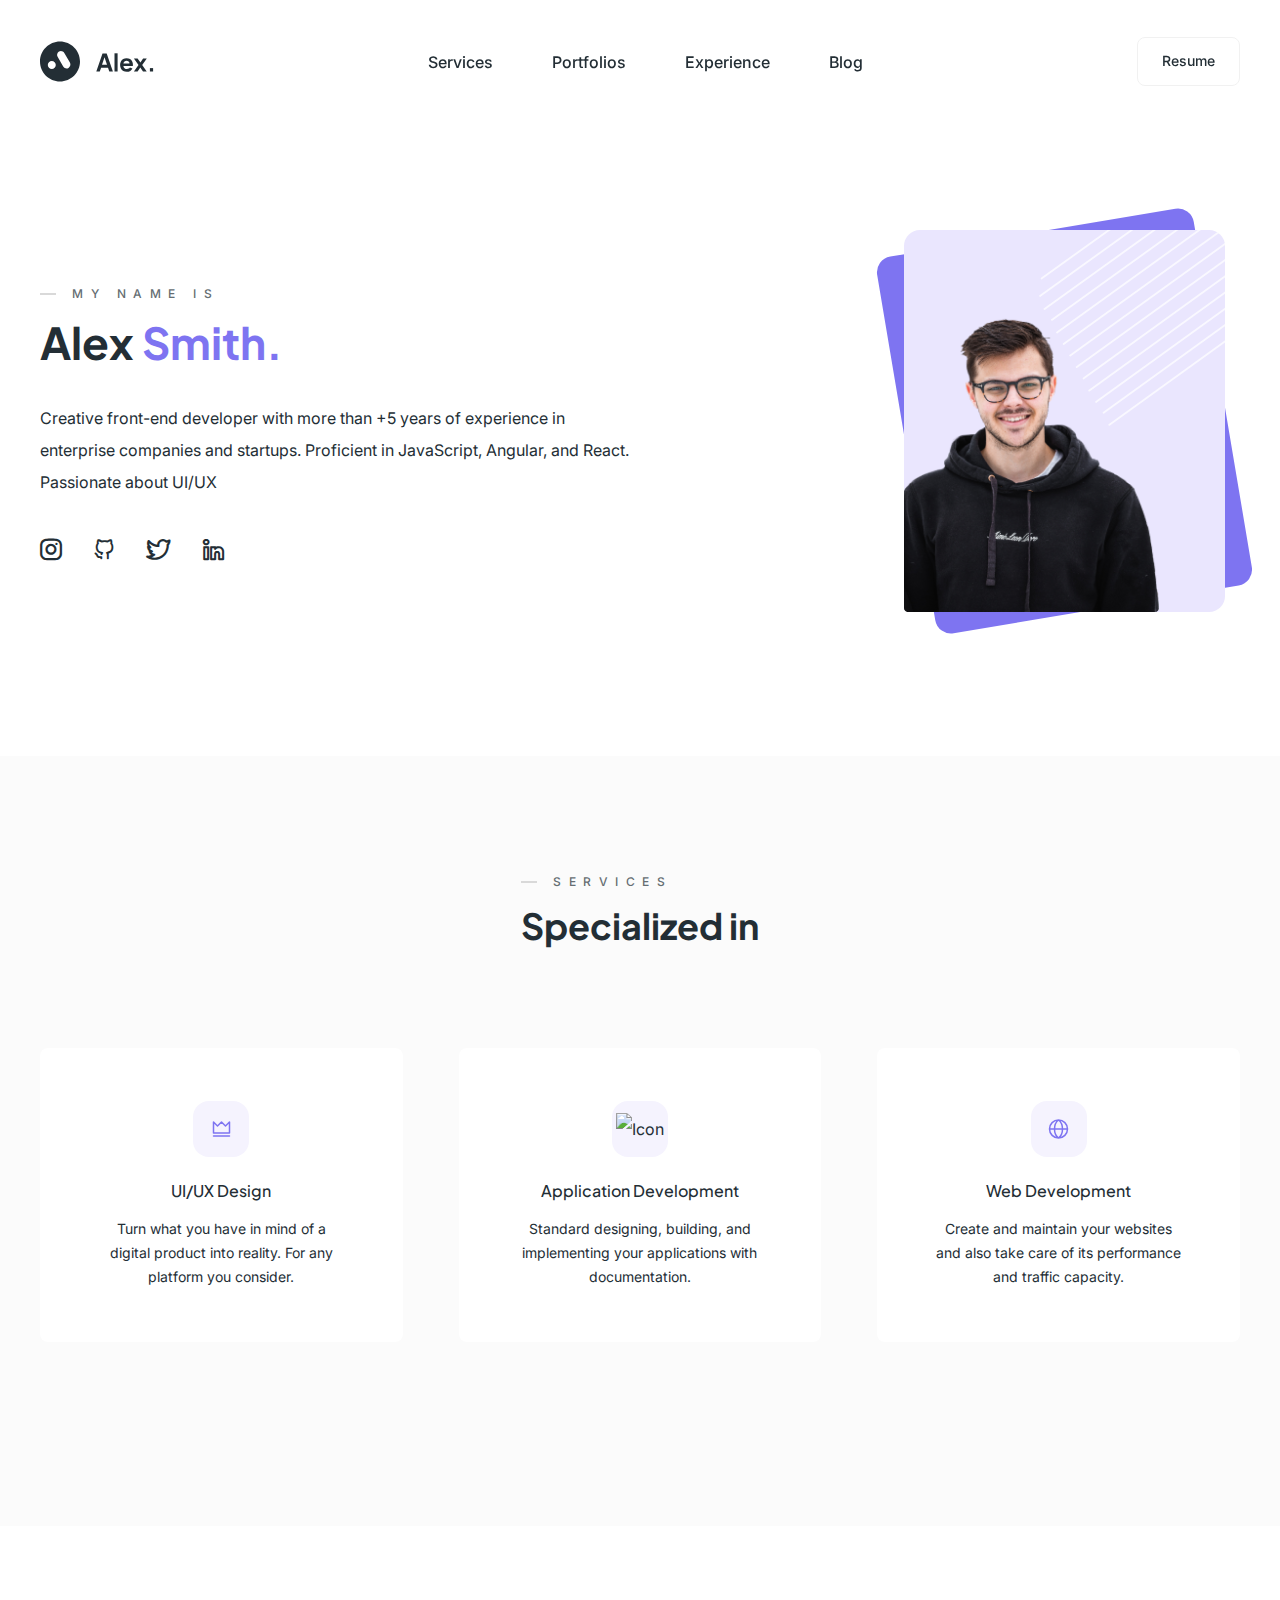
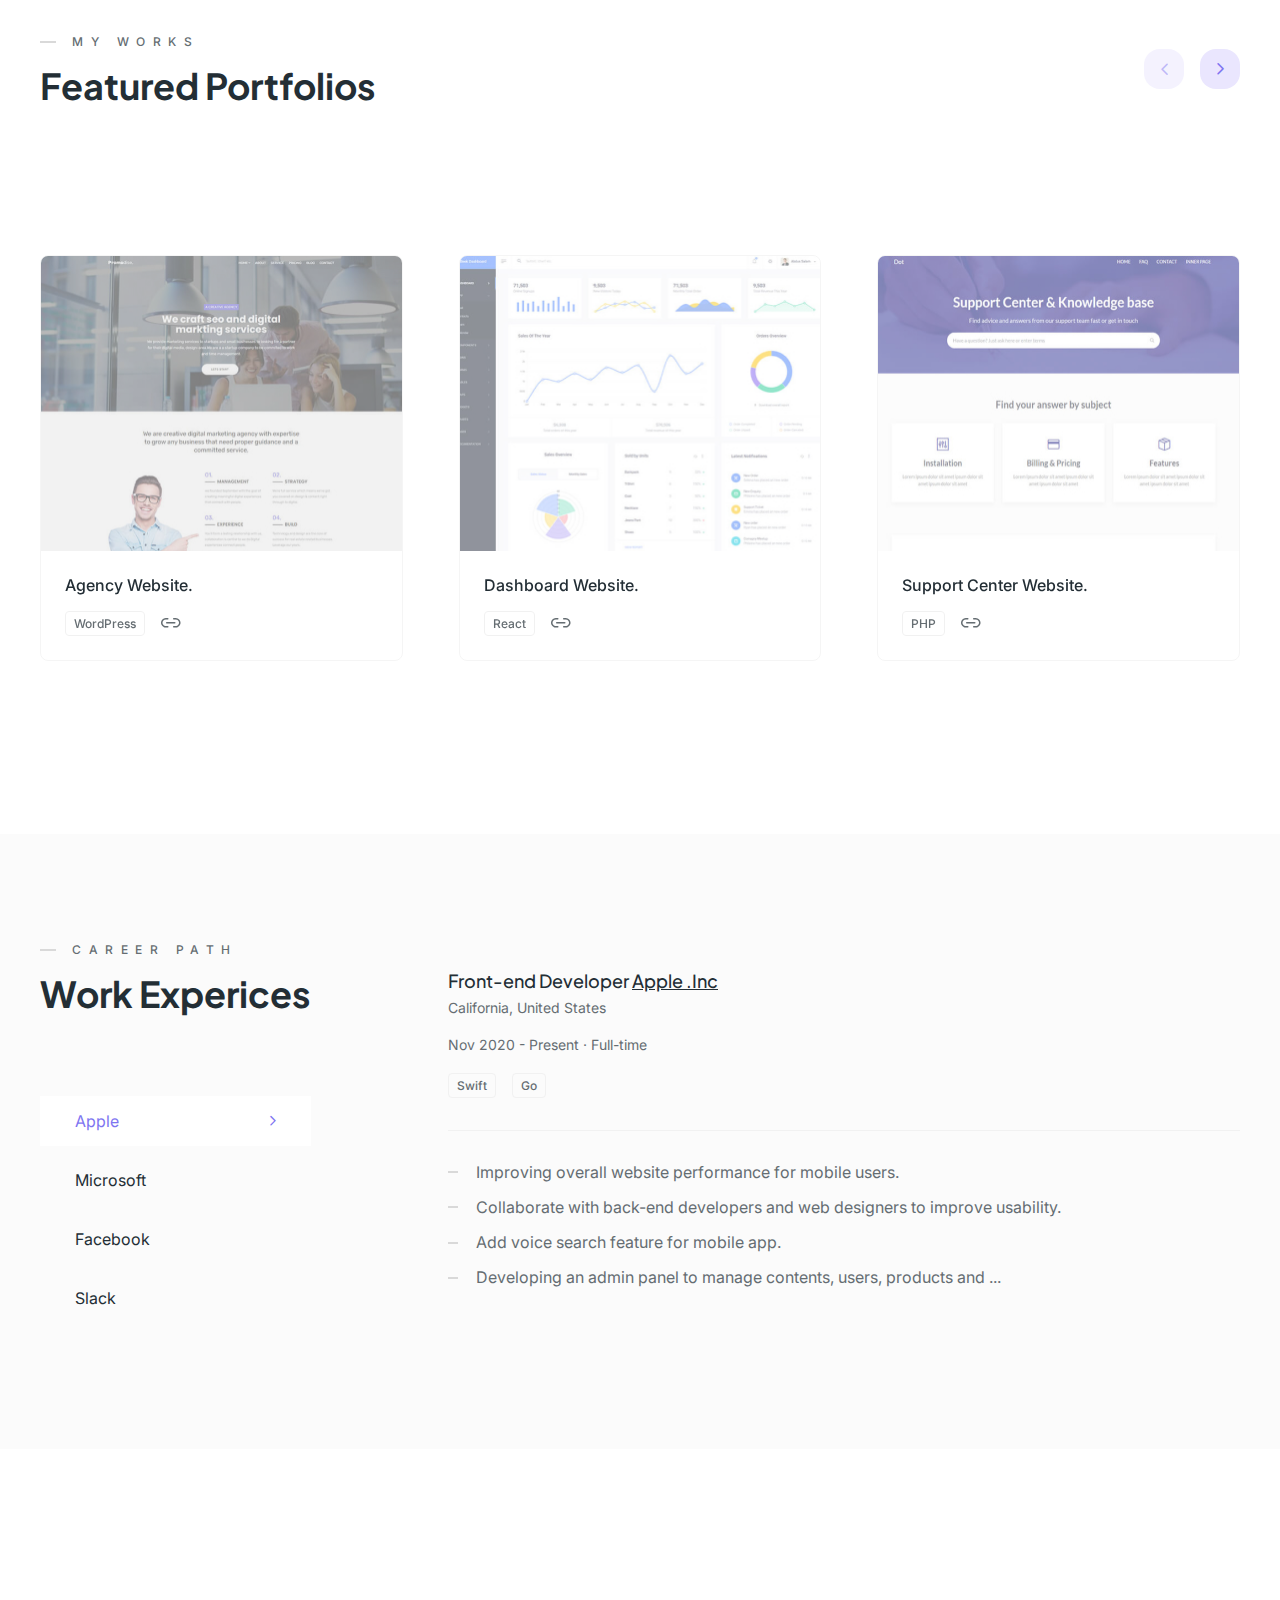
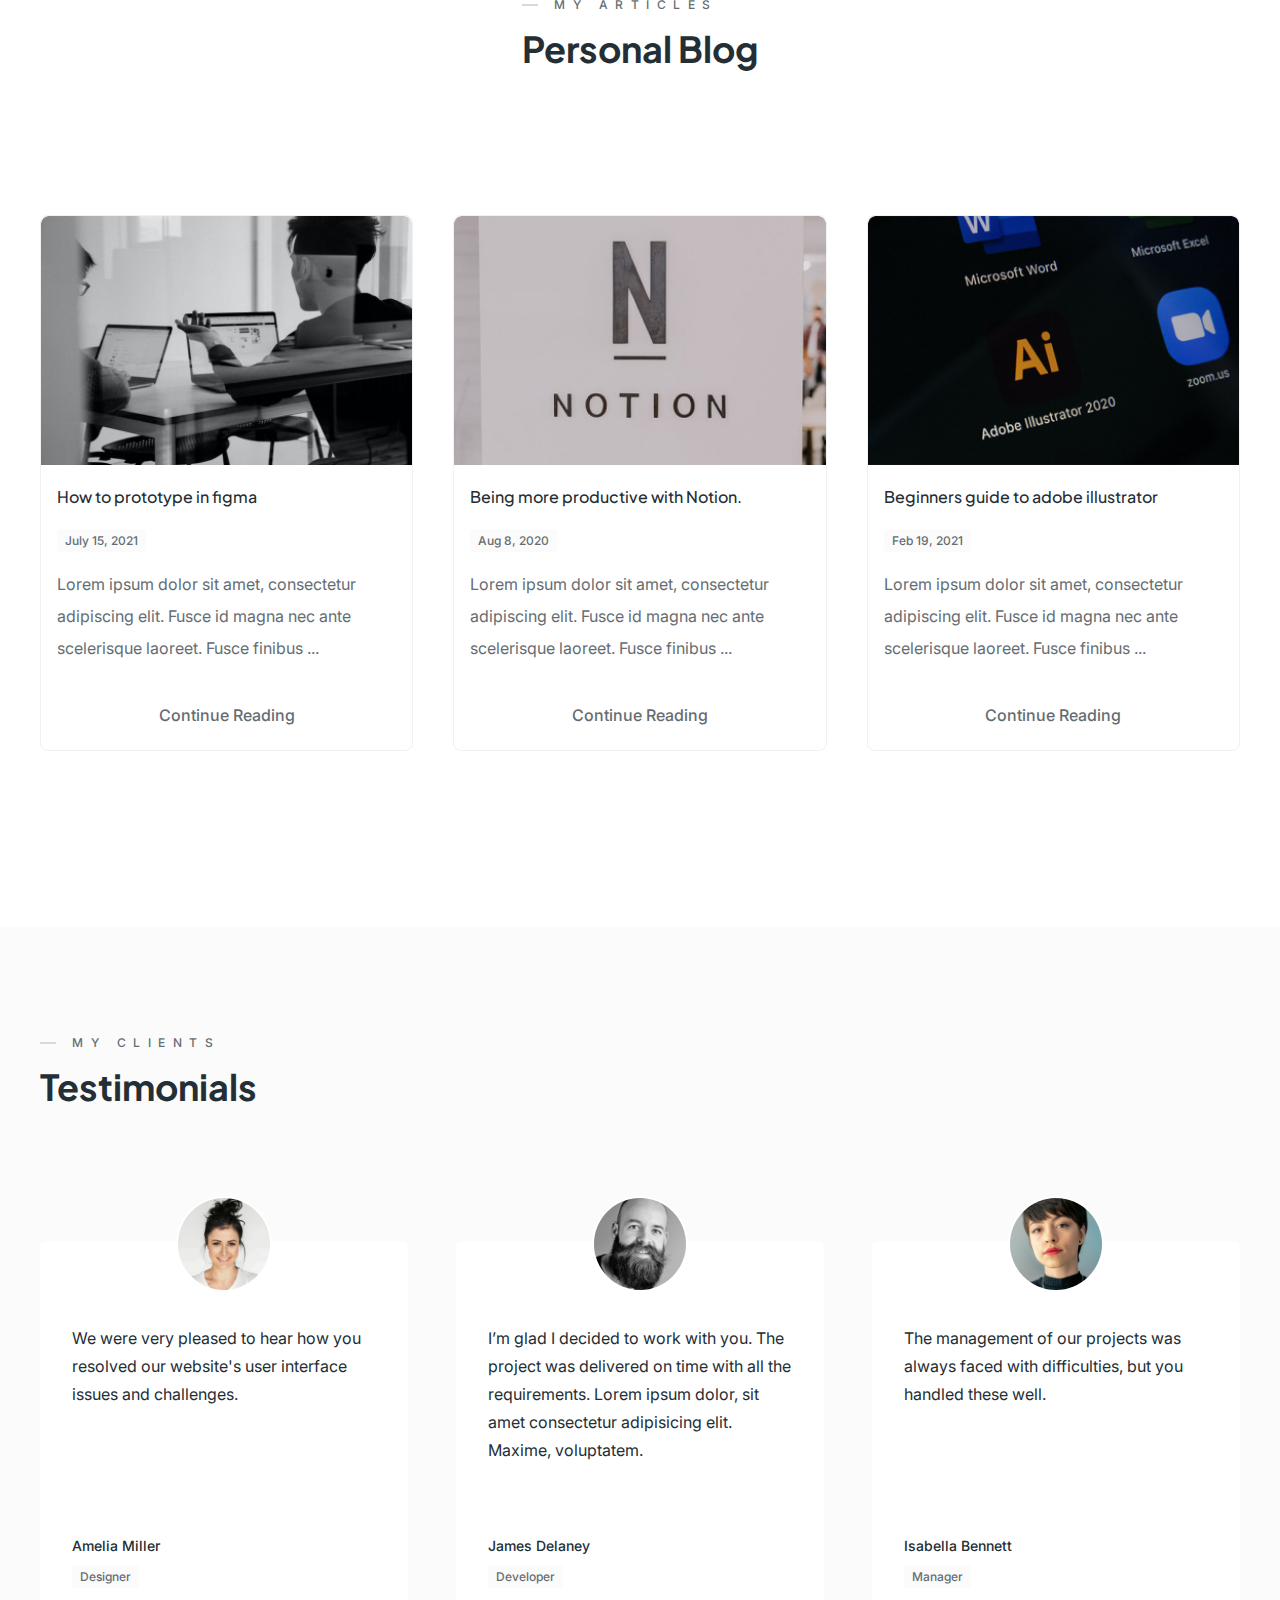
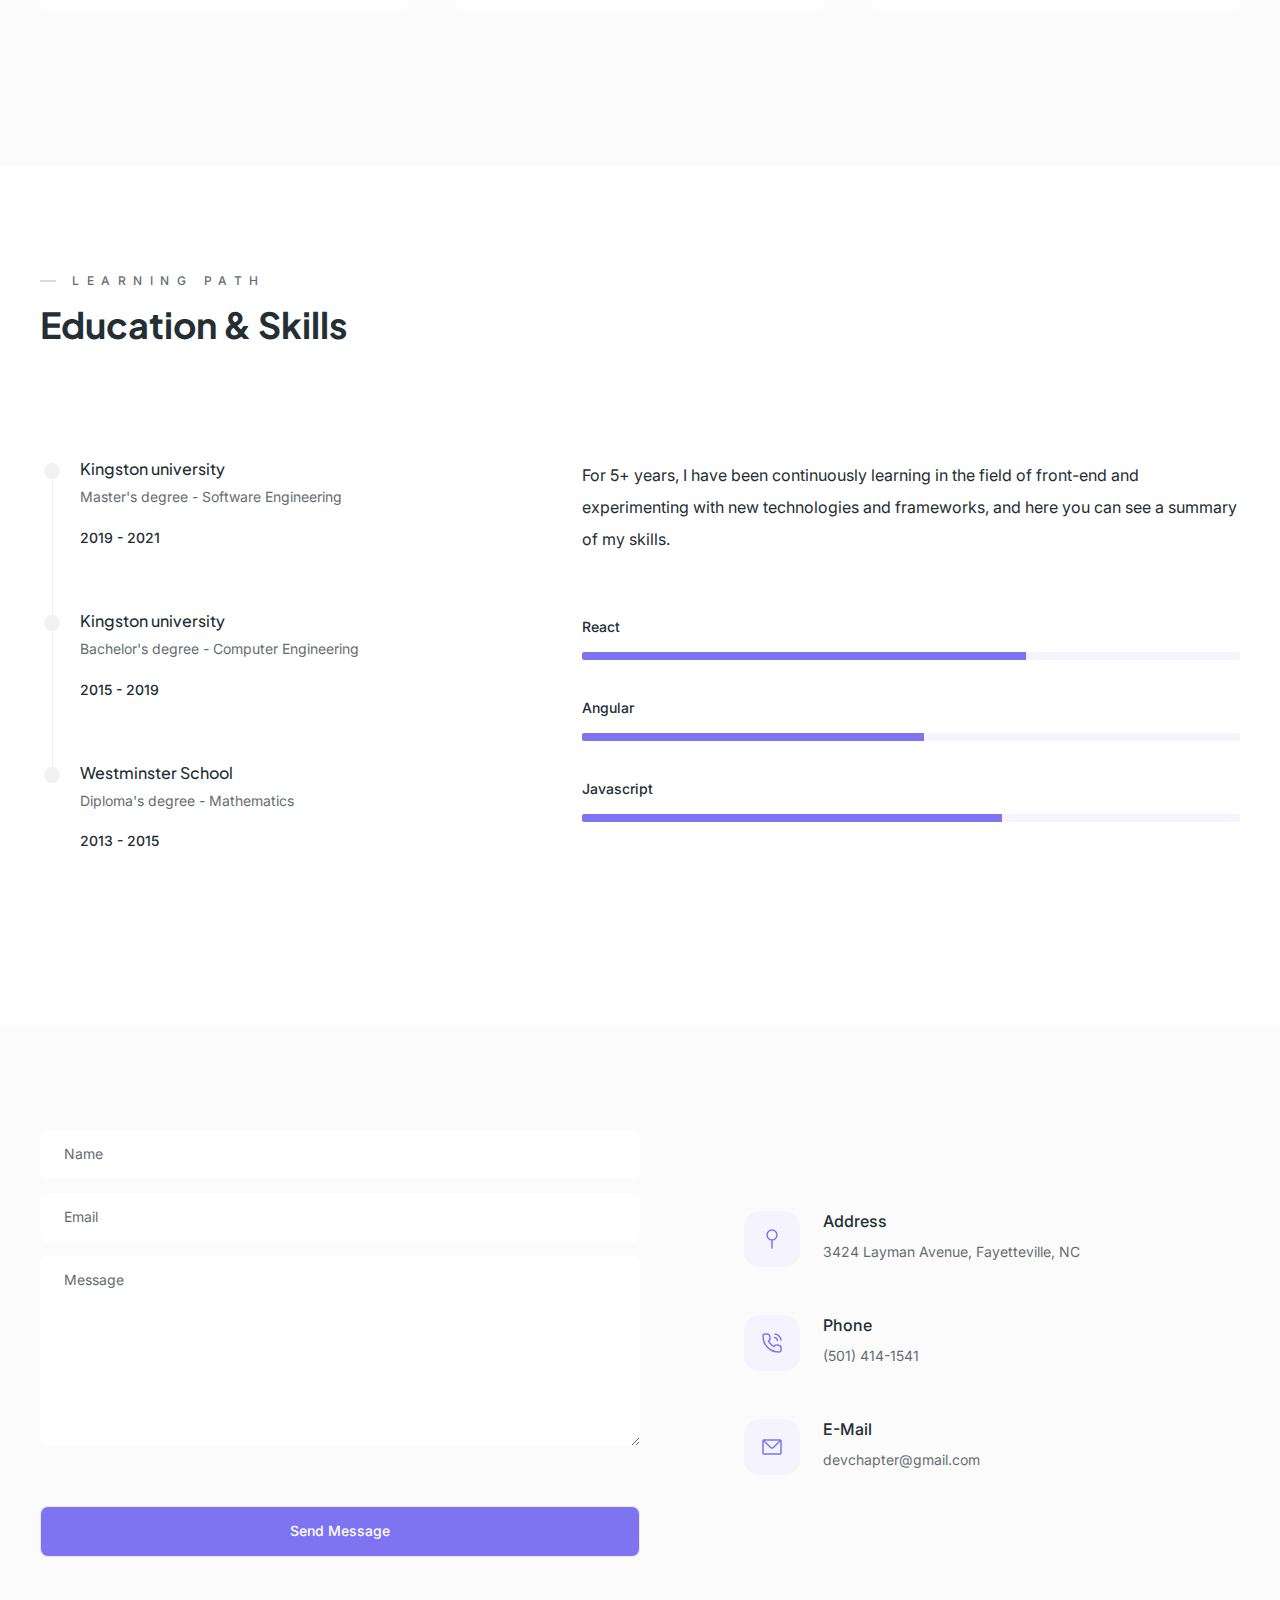
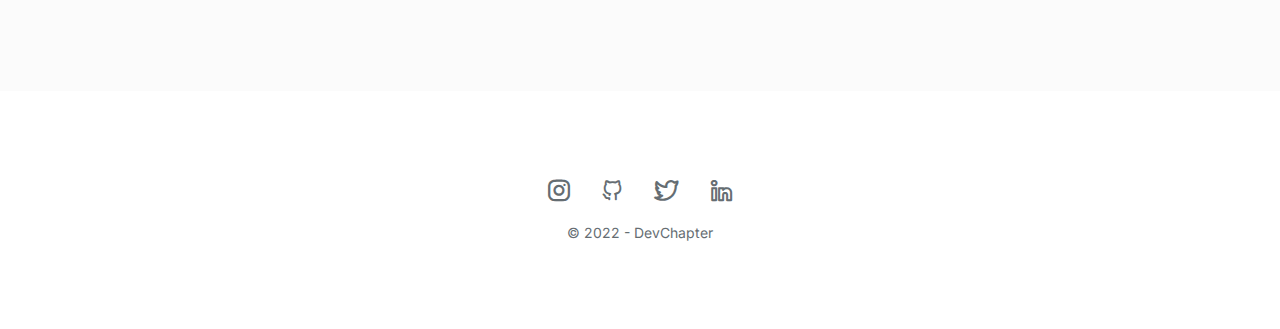
==== commit 869b2de1: "Add footer" ====
--- a/index.html
+++ b/index.html
@@ -28,16 +28,16 @@
             <nav class="menu__body">
               <ul class="menu__list">
                 <li class="menu__item">
-                  <a href="" class="menu__link">Services</a>
+                  <a href="#services" class="menu__link">Services</a>
                 </li>
                 <li class="menu__item">
-                  <a href="" class="menu__link">Portfolios</a>
+                  <a href="#portfolio" class="menu__link">Portfolios</a>
                 </li>
                 <li class="menu__item">
-                  <a href="" class="menu__link">Experience</a>
+                  <a href="#experience" class="menu__link">Experience</a>
                 </li>
                 <li class="menu__item">
-                  <a href="" class="menu__link">Blog</a>
+                  <a href="#blog" class="menu__link">Blog</a>
                 </li>
               </ul>
             </nav>
@@ -52,7 +52,7 @@
       </header>
       <main data-fp class="page">
         <!-- Hero -->
-        <section data-fp-section class="page__hero hero">
+        <section  class="page__hero hero">
           <div class="hero__container">
             <div class="hero__content">
               <div class="hero__title title">
@@ -94,7 +94,7 @@
           </div>
         </section>
         <!-- Services -->
-        <!-- <section data-fp-section class="page__services services">
+        <section id="services" class="page__services services">
           <div class="services__container">
             <div class="services__title title">
               <h3 class="title__label">SERVICES</h3>
@@ -139,9 +139,9 @@
               </li>
             </ul>
           </div>
-        </section> -->
+        </section>
         <!-- Portfolio -->
-        <!-- <section class="page__portfolio portfolio">
+        <section id="portfolio" class="page__portfolio portfolio">
           <div class="portfolio__container">
             <div class="portfolio__header">
               <div class="portfolio__title title">
@@ -309,9 +309,9 @@
               </div>
             </div>
           </div>
-        </section> -->
+        </section>
         <!-- Experience -->
-        <!-- <section class="page__experience experience">
+        <section id="experience" class="page__experience experience">
           <div data-tabs class="experience__container">
             <div class="experience__title title">
               <h3 class="title__label">career path</h3>
@@ -503,9 +503,9 @@
               </div>
             </div>
           </div>
-        </section> -->
+        </section>
         <!-- Blog -->
-        <!-- <section class="page__blog blog">
+        <section id="blog" class="page__blog blog">
           <div class="blog__container">
             <div class="blog__title title">
               <h3 class="title__label">MY ARTICLES</h3>
@@ -585,12 +585,12 @@
                   </div>
                   <a class="item-blog__link">Continue Reading</a>
                 </div>
-              </article> 
-            </div>
-          </div>
-        </section> -->
+              </article>
+            </div>
+          </div>
+        </section>
         <!-- Testiminials -->
-        <!-- <section class="page__testimonial testimonial">
+        <section class="page__testimonial testimonial">
           <div class="testimonial__container">
             <div class="testimonial__title title">
               <h3 class="title__label">MY CLIENTS</h3>
@@ -607,7 +607,7 @@
                 <div class="item-testimonial__text">
                   <p>
                     We were very pleased to hear how you resolved our website's
-                    user interface issues and challenges. 
+                    user interface issues and challenges.
                   </p>
                 </div>
                 <div class="item-testimonial__name">Amelia Miller</div>
@@ -624,7 +624,9 @@
                 <div class="item-testimonial__text">
                   <p>
                     I’m glad I decided to work with you. The project was
-                    delivered on time with all the requirements. Lorem ipsum dolor, sit amet consectetur adipisicing elit. Maxime, voluptatem.
+                    delivered on time with all the requirements. Lorem ipsum
+                    dolor, sit amet consectetur adipisicing elit. Maxime,
+                    voluptatem.
                   </p>
                 </div>
                 <div class="item-testimonial__name">James Delaney</div>
@@ -648,9 +650,9 @@
               </article>
             </div>
           </div>
-        </section> -->
+        </section>
         <!-- Education -->
-        <!-- <section class="page__education education">
+        <section class="page__education education">
           <div class="education__container">
             <div class="education__title title">
               <h3 class="title__label">LEARNING PATH</h3>
@@ -711,7 +713,7 @@
               </div>
             </div>
           </div>
-        </section> -->
+        </section>
         <!-- Contacts -->
         <section class="page__contacts contacts">
           <div class="contacts__container">
@@ -800,7 +802,25 @@
         </section>
       </main>
 
-      <footer class="footer"></footer>
+      <footer class="footer">
+        <div class="footer__container">
+          <ul class="footer__social social">
+            <li class="social__item">
+              <a href="" class="social__link _icon-s-instagram"></a>
+            </li>
+            <li class="social__item">
+              <a href="" class="social__link _icon-s-github"></a>
+            </li>
+            <li class="social__item">
+              <a href="" class="social__link _icon-s-twitter"></a>
+            </li>
+            <li class="social__item">
+              <a href="" class="social__link _icon-s-linkedin"></a>
+            </li>
+          </ul>
+          <div class="footer__copyright">&copy; 2022 - DevChapter</div>
+        </div>
+      </footer>
       <script src="https://cdn.jsdelivr.net/npm/swiper@9/swiper-bundle.min.js"></script>
       <script src="./js/script.js"></script>
     </div>
--- a/css/main.min.css
+++ b/css/main.min.css
@@ -1 +1 @@
-@font-face{font-family:icons;font-display:swap;src:url("../../fonts/icons.woff2") format("woff2"),url("../../fonts/icons.woff") format("woff");font-weight:400;font-style:normal}.navigation-experience__title.active::after,[class*=_icon-]:before{font-family:"icons";font-style:normal;font-weight:normal;font-variant:normal;text-transform:none;line-height:1;-webkit-font-smoothing:antialiased;-moz-osx-font-smoothing:grayscale}[class*=_icon-]:before{display:block}._icon-link:before{content:""}._icon-s-github:before{content:""}._icon-s-instagram:before{content:""}._icon-slider-arrow:before{content:""}._icon-s-linkedin:before{content:""}._icon-s-twitter:before{content:""}*{margin:0;padding:0;border:0px}*,*::before,*::after{-webkit-box-sizing:border-box;box-sizing:border-box}html,body{height:100%;min-width:320px}body{font-family:"Inter",sans-serif;font-weight:400;font-size:1rem;line-height:2;color:#232e35}input,button,textarea{font-family:"Inter",sans-serif;font-size:inherit}button{cursor:pointer;color:inherit;background-color:inherit}a{color:inherit;text-decoration:none}ul li{list-style:none}img{vertical-align:top}h1,h2,h3,h4,h5,h6{font-weight:inherit;font-style:inherit}.lock body{overflow:hidden;-ms-touch-action:none;touch-action:none;-ms-scroll-chaining:none;overscroll-behavior:none}.wrapper{min-height:100%;display:-webkit-box;display:-ms-flexbox;display:flex;-webkit-box-orient:vertical;-webkit-box-direction:normal;-ms-flex-direction:column;flex-direction:column;overflow:hidden}.wrapper>main{-webkit-box-flex:1;-ms-flex:1 1 auto;flex:1 1 auto}.wrapper>*{min-width:0}[class*="--ibg"]{position:relative}[class*="--ibg"] img{position:absolute;top:0;left:0;width:100%;height:100%;-o-object-fit:cover;object-fit:cover}[class*=__container]{max-width:76.875rem;padding:0 0.9375rem;margin:0 auto}@media(max-width: 76.875em){[class*=__container]{max-width:60.625rem}}@media(max-width: 61.99875em){[class*=__container]{max-width:48rem}}@media(max-width: 47.99875em){[class*=__container]{max-width:30rem}}@media(max-width: 29.99875em){[class*=__container]{max-width:20rem}}.page__hero{padding-top:15rem;padding-bottom:9rem}@media(max-width: 61.99875em){.page__hero{padding-top:10rem;padding-bottom:3.75rem}}@media(max-width: 47.99875em){.page__hero{padding-top:6.25rem;padding-bottom:3.125rem}}.page__services{padding-top:7.125rem;padding-bottom:11.5rem}@media(max-width: 61.99875em){.page__services{padding-top:3.75rem;padding-bottom:3.75rem}}@media(max-width: 47.99875em){.page__services{padding-top:2.5rem;padding-bottom:2.5rem}}.page__portfolio{padding-top:6.5rem;padding-bottom:10.8125rem}@media(max-width: 61.99875em){.page__portfolio{padding-top:3.75rem;padding-bottom:3.75rem}}@media(max-width: 47.99875em){.page__portfolio{padding-top:2.5rem;padding-bottom:2.5rem}}.page__experience{padding-top:6.5rem;padding-bottom:7.875rem}@media(max-width: 61.99875em){.page__experience{padding-top:3.75rem;padding-bottom:3.75rem}}@media(max-width: 47.99875em){.page__experience{padding-top:2.5rem;padding-bottom:2.5rem}}.page__blog{padding-top:9rem;padding-bottom:11rem}@media(max-width: 61.99875em){.page__blog{padding-top:3.75rem;padding-bottom:3.75rem}}@media(max-width: 47.99875em){.page__blog{padding-top:2.5rem;padding-bottom:2.5rem}}.page__testimonial{padding-top:6.5rem;padding-bottom:9.5625rem}@media(max-width: 61.99875em){.page__testimonial{padding-top:3.75rem;padding-bottom:3.75rem}}@media(max-width: 47.99875em){.page__testimonial{padding-top:2.5rem;padding-bottom:2.5rem}}.page__education{padding-top:6.5rem;padding-bottom:11rem}@media(max-width: 61.99875em){.page__education{padding-top:3.75rem;padding-bottom:3.75rem}}@media(max-width: 47.99875em){.page__education{padding-top:2.5rem;padding-bottom:2.5rem}}.page__contacts{padding-top:6.5rem;padding-bottom:8.375rem}@media(max-width: 61.99875em){.page__contacts{padding-top:3.75rem;padding-bottom:3.75rem}}@media(max-width: 47.99875em){.page__contacts{padding-top:2.5rem;padding-bottom:2.5rem}}.title__label{display:-webkit-box;display:-ms-flexbox;display:flex;-webkit-box-align:center;-ms-flex-align:center;align-items:center;gap:1rem;font-weight:500;font-size:0.75rem;letter-spacing:0.625em;text-transform:uppercase;color:#656d72}@media(max-width: 47.99875em){.title__label{font-size:0.625rem}}.title__label::before{content:"";width:1rem;height:0.125rem;background-color:#d9d9d9}.title__label:not(:last-child){margin-bottom:0.75em}.title__value{font-family:"Plus Jakarta Sans",sans-serif;font-weight:700;font-size:2.25rem;line-height:1.25}@media(max-width: 61.99875em){.title__value{font-size:2rem}}@media(max-width: 47.99875em){.title__value{font-size:1.75rem}}.title__value span{color:#7e74f1}.title__value--big{font-size:2.75rem}@media(max-width: 47.99875em){.title__value--big{font-size:2.375rem}}.category-link{display:inline-block;padding:0.25rem 0.5rem;border:1px solid #f1f1f1;border-radius:0.25rem;font-weight:500;font-size:0.75rem;line-height:1.25;color:#656d72;-webkit-transition:border-color .3s ease 0s,color .3s ease 0s,background-color .3s ease 0s,-webkit-box-shadow .3s ease 0s;transition:border-color .3s ease 0s,color .3s ease 0s,background-color .3s ease 0s,-webkit-box-shadow .3s ease 0s;transition:border-color .3s ease 0s,color .3s ease 0s,box-shadow .3s ease 0s,background-color .3s ease 0s;transition:border-color .3s ease 0s,color .3s ease 0s,box-shadow .3s ease 0s,background-color .3s ease 0s,-webkit-box-shadow .3s ease 0s}.category-link:hover,.category-link:focus{border-color:#7e74f1;color:#fff;background-color:#7e74f1;-webkit-box-shadow:0px 4px 4px rgba(0,0,0,.1);box-shadow:0px 4px 4px rgba(0,0,0,.1)}.text p:not(:last-child){margin-bottom:0.9375rem}.social{display:-webkit-box;display:-ms-flexbox;display:flex;-ms-flex-wrap:wrap;flex-wrap:wrap;-webkit-box-align:center;-ms-flex-align:center;align-items:center;-webkit-column-gap:2rem;-moz-column-gap:2rem;column-gap:2rem;row-gap:0.3125rem}@media(max-width: 47.99875em){.social{-webkit-column-gap:1.5rem;-moz-column-gap:1.5rem;column-gap:1.5rem}}.social__link{font-size:1.375rem;-webkit-transition:color .3s ease 0s;transition:color .3s ease 0s}.social__link:hover,.social__link:focus{color:#7e74f1}.date{padding:0.25rem 0.5rem;border-radius:0.25rem;font-weight:500;font-size:0.75rem;line-height:1.25;color:#656d72;background-color:#fbfbfb}.header{position:fixed;width:100%;top:0;left:0;z-index:100;background-color:rgba(255,255,255,.8)}.header__container{display:-webkit-box;display:-ms-flexbox;display:flex;-webkit-box-pack:justify;-ms-flex-pack:justify;justify-content:space-between;-webkit-box-align:center;-ms-flex-align:center;align-items:center;gap:0.9375rem;padding-top:0.3125rem;padding-bottom:0.3125rem;min-height:123px}@media(max-width: 61.99875em){.header__container{min-height:90px}}@media(max-width: 47.99875em){.header__container{min-height:50px;padding-top:0.625rem;padding-bottom:0.625rem}}.header__logo{position:relative;z-index:5}.header__actions{display:-webkit-box;display:-ms-flexbox;display:flex;-webkit-box-align:center;-ms-flex-align:center;align-items:center;gap:0.9375rem}.header__button{position:relative;z-index:5;padding:0.9375rem 1.5rem;font-weight:500;font-size:0.875rem;line-height:1.2;color:inherit;border:0.0625rem solid #f1f1f1;border-radius:0.5rem;-webkit-transition:color .3s ease 0s,background-color .3s ease 0s,border-color .3s ease 0s,-webkit-box-shadow .3s ease 0s;transition:color .3s ease 0s,background-color .3s ease 0s,border-color .3s ease 0s,-webkit-box-shadow .3s ease 0s;transition:color .3s ease 0s,background-color .3s ease 0s,border-color .3s ease 0s,box-shadow .3s ease 0s;transition:color .3s ease 0s,background-color .3s ease 0s,border-color .3s ease 0s,box-shadow .3s ease 0s,-webkit-box-shadow .3s ease 0s}.header__button:hover,.header__button:focus{background-color:#7e74f1;color:#fff;border-color:#7e74f1;-webkit-box-shadow:0px 4px 4px rgba(0,0,0,.1);box-shadow:0px 4px 4px rgba(0,0,0,.1)}@media(max-width: 47.99875em){.header__button{padding:0.625rem 0.9375rem;color:#fff;background-color:#232e35;border-color:#232e35}}@media(max-width: 47.99875em){.menu__body{position:fixed;top:0;right:0;width:100%;height:100%;overflow:auto;background-color:#7e74f1;padding:5.625rem 0.9375rem 1.875rem 0.9375rem;-webkit-transform:translateX(-100%);transform:translateX(-100%);-webkit-transition:-webkit-transform .3s ease 0s;transition:-webkit-transform .3s ease 0s;transition:transform .3s ease 0s;transition:transform .3s ease 0s, -webkit-transform .3s ease 0s}.menu__body::before{content:"";position:fixed;top:0;left:0;width:100%;height:3.75rem;background-color:#eae6fe;z-index:5}.menu-open .menu__body{-webkit-transform:translatex(0);transform:translatex(0)}}@media(min-width: 47.99875em){.menu__list{display:-webkit-box;display:-ms-flexbox;display:flex;-ms-flex-wrap:wrap;flex-wrap:wrap;-webkit-column-gap:calc(25px + 31*(100vw - 320px)/880);-moz-column-gap:calc(25px + 31*(100vw - 320px)/880);column-gap:calc(25px + 31*(100vw - 320px)/880);row-gap:0.3125rem}}.menu__item{text-align:right}@media(max-width: 47.99875em){.menu__item:not(:last-child){margin-bottom:1.25rem}}.menu__link{font-weight:500;line-height:1.2;color:inherit;-webkit-transition:color .3s ease 0s;transition:color .3s ease 0s}.menu__link:hover,.menu__link:focus{color:#7e74f1}@media(max-width: 47.99875em){.menu__link{font-size:1.5rem;color:#fff}.menu__link:hover,.menu__link:focus{color:#232e35}}.icon-menu{display:none}@media(max-width: 47.99875em){.icon-menu{display:block;position:relative;width:1.875rem;height:1.125rem;-webkit-box-flex:0;-ms-flex:0 0 1.875rem;flex:0 0 1.875rem;z-index:5}}@media(max-width: 47.99875em)and (any-hover: none){.icon-menu{cursor:default}}@media(max-width: 47.99875em){.icon-menu span,.icon-menu::before,.icon-menu::after{content:"";-webkit-transition:all .3s ease 0s;transition:all .3s ease 0s;right:0;position:absolute;width:100%;height:0.125rem;background-color:#000}}@media(max-width: 47.99875em){.icon-menu::before{top:0}}@media(max-width: 47.99875em){.icon-menu::after{bottom:0}}@media(max-width: 47.99875em){.icon-menu span{top:calc(50% - 0.0625rem)}}@media(max-width: 47.99875em){.menu-open .icon-menu span{width:0}.menu-open .icon-menu::before{top:calc(50% - 0.0625rem);-webkit-transform:rotate(-45deg);transform:rotate(-45deg)}.menu-open .icon-menu::after{bottom:calc(50% - 0.0625rem);-webkit-transform:rotate(45deg);transform:rotate(45deg)}}.hero__container{min-width:31rem;display:grid;grid-template-columns:repeat(2, 1fr);-webkit-box-align:center;-ms-flex-align:center;align-items:center;-webkit-column-gap:1.25rem;-moz-column-gap:1.25rem;column-gap:1.25rem}@media(max-width: 47.99875em){.hero__container{min-width:0;grid-template-columns:1fr;row-gap:1.875rem}}.hero__title:not(:last-child){margin-bottom:2rem}@media(max-width: 47.99875em){.hero__title:not(:last-child){margin-bottom:1rem}}.hero__text:not(:last-child){margin-bottom:2.5rem}@media(max-width: 47.99875em){.hero__text:not(:last-child){margin-bottom:1.875rem}}.hero__decor{justify-self:end;max-width:336px;width:100%}@media(min-width: 47.99875em){.hero__decor{padding-right:0.9375rem}}@media(max-width: 47.99875em){.hero__decor{justify-self:center;padding:0 1.25rem}}.hero__image{position:relative;padding-top:119%}.hero__image::before,.hero__image::after{content:"";position:absolute;top:0;left:0;width:100%;height:100%;border-radius:16px}.hero__image::before{z-index:-1;background-color:#7e74f1;-webkit-transform:rotate(-9.55deg);transform:rotate(-9.55deg)}.hero__image::after{background:#eae6fe url(../../img/hero/lines.svg) top right/58% no-repeat}.hero__image img{position:absolute;bottom:0;left:0;z-index:5;max-width:100%}.services{background-color:#fbfbfb}.services__container{display:-webkit-box;display:-ms-flexbox;display:flex;-webkit-box-orient:vertical;-webkit-box-direction:normal;-ms-flex-direction:column;flex-direction:column}.services__title{-ms-flex-item-align:center;align-self:center}.services__title:not(:last-child){margin-bottom:6.25rem}@media(max-width: 61.99875em){.services__title:not(:last-child){margin-bottom:3.125rem}}@media(max-width: 47.99875em){.services__title:not(:last-child){margin-bottom:1.875rem}}.services__items{display:grid;grid-template-columns:repeat(auto-fill, minmax(17.5rem, 1fr));gap:3.5rem}@media(max-width: 61.99875em){.services__items{gap:1.875rem}}.item-service{padding:3.3125rem 3.5625rem;border-radius:0.5rem;text-align:center;background-color:#fff}@media(max-width: 76.875em){.item-service{padding:2.1875rem 2.5rem}}@media(max-width: 47.99875em){.item-service{padding:0.9375rem 1.25rem}}.item-service__icon{width:3.5rem;height:3.5rem;display:-webkit-inline-box;display:-ms-inline-flexbox;display:inline-flex;-webkit-box-pack:center;-ms-flex-pack:center;justify-content:center;-webkit-box-align:center;-ms-flex-align:center;align-items:center;background-color:#f5f3fe;border-radius:1rem}.item-service__icon:not(:last-child){margin-bottom:1.5rem}.item-service__title{font-family:"Plus Jakarta Sans",sans-serif;font-weight:500;line-height:1.25}.item-service__title:not(:last-child){margin-bottom:1rem}.item-service__text{font-size:0.875rem;line-height:1.71}.portfolio__header{display:-webkit-box;display:-ms-flexbox;display:flex;-webkit-box-pack:justify;-ms-flex-pack:justify;justify-content:space-between;-webkit-box-align:center;-ms-flex-align:center;align-items:center;gap:1.25rem}.portfolio__header:not(:last-child){margin-bottom:9.1875rem}@media(max-width: 61.99875em){.portfolio__header:not(:last-child){margin-bottom:3.75rem}}@media(max-width: 47.99875em){.portfolio__header:not(:last-child){margin-bottom:1.875rem}}@media(max-width: 29.99875em){.portfolio__header{-webkit-box-orient:vertical;-webkit-box-direction:normal;-ms-flex-direction:column;flex-direction:column;-webkit-box-align:stretch;-ms-flex-align:stretch;align-items:stretch}}.portfolio__controls{display:-webkit-box;display:-ms-flexbox;display:flex;-webkit-box-align:center;-ms-flex-align:center;align-items:center;gap:1rem}@media(max-width: 29.99875em){.portfolio__controls{-webkit-box-pack:center;-ms-flex-pack:center;justify-content:center}}.portfolio__arrow{width:2.5rem;height:2.5rem;border-radius:1rem;font-size:0.75rem;color:#7e74f1;background-color:#eae6fe;-webkit-transition:background-color .3s ease 0s;transition:background-color .3s ease 0s}.portfolio__arrow:hover,.portfolio__arrow:focus{background-color:#c8bef9}.portfolio__arrow.swiper-button-disabled{opacity:.5;cursor:default}.portfolio__arrow--left::before{-webkit-transform:rotate(180deg);transform:rotate(180deg)}@media(max-width: 29.99875em){.portfolio__slider{margin-right:-0.9375rem;padding-right:0.9375rem}}.item-portfolio{display:-webkit-box;display:-ms-flexbox;display:flex;-webkit-box-orient:vertical;-webkit-box-direction:normal;-ms-flex-direction:column;flex-direction:column;min-height:100%;border:1px solid #f5f5f5;border-radius:0.5rem;overflow:hidden}.item-portfolio__image--ibg{padding-bottom:81.717452%;opacity:.5;background:-webkit-gradient(linear, left bottom, left top, from(rgba(0, 0, 0, 0.1)), to(rgba(0, 0, 0, 0.1)));background:linear-gradient(0deg, rgba(0, 0, 0, 0.1), rgba(0, 0, 0, 0.1));overflow:hidden;-webkit-transition:opacity .8s ease 0s;transition:opacity .8s ease 0s}.item-portfolio__image--ibg img{-o-object-position:top;object-position:top;-webkit-transition:-webkit-transform .8s ease 0s;transition:-webkit-transform .8s ease 0s;transition:transform .8s ease 0s;transition:transform .8s ease 0s, -webkit-transform .8s ease 0s}@media(any-hover: hover){.item-portfolio__image--ibg:hover{opacity:1}.item-portfolio__image--ibg:hover img{-webkit-transform:scale(1.05);transform:scale(1.05)}}@media(any-hover: none){.item-portfolio__image--ibg{opacity:1}}.item-portfolio__body{display:-webkit-box;display:-ms-flexbox;display:flex;-webkit-box-orient:vertical;-webkit-box-direction:normal;-ms-flex-direction:column;flex-direction:column;gap:1rem;-webkit-box-flex:1;-ms-flex:1 1 auto;flex:1 1 auto;padding:1.5rem}.item-portfolio__title{-webkit-box-flex:1;-ms-flex:1 1 100%;flex:1 1 100%;font-weight:500;line-height:1.25}.item-portfolio__link-title{-webkit-transition:color .3s ease 0s;transition:color .3s ease 0s}@media(any-hover: hover){.item-portfolio__link-title:hover{color:#7e74f1}}.item-portfolio__footer{display:-webkit-box;display:-ms-flexbox;display:flex;-webkit-box-align:center;-ms-flex-align:center;align-items:center;gap:1rem}.item-portfolio__link{font-size:0.625rem;color:#656d72;-webkit-transition:color .3s ease 0s;transition:color .3s ease 0s}@media(any-hover: hover){.item-portfolio__link:hover{color:#7e74f1}}.swiper-button-disabled{opacity:.5}.experience{background-color:#fbfbfb}@media(min-width: 47.99875em){.experience__container{display:grid;grid-auto-flow:column;grid-template-columns:auto 1fr;grid-template-rows:auto 1fr;-ms-flex-line-pack:center;align-content:center;-webkit-column-gap:4.375rem;-moz-column-gap:4.375rem;column-gap:4.375rem;row-gap:3.75rem}}@media(min-width: 61.99875em){.experience__container{-webkit-column-gap:8.5625rem;-moz-column-gap:8.5625rem;column-gap:8.5625rem;row-gap:5rem}}@media(max-width: 47.99875em){.experience__title:not(:last-child){margin-bottom:1.25rem}}.navigation-experience{display:-webkit-box;display:-ms-flexbox;display:flex;-ms-flex-wrap:wrap;flex-wrap:wrap;gap:0.625rem}@media(min-width: 47.99875em){.navigation-experience{display:grid;gap:0.5625rem}}.navigation-experience__title{text-align:left;border:1px solid #f1f1f1;padding:0.625rem 1.25rem;-webkit-transition:background-color .3s ease 0s,color .3s ease 0s;transition:background-color .3s ease 0s,color .3s ease 0s}@media(min-width: 47.99875em){.navigation-experience__title{padding:0.875rem 2.125rem;border-color:rgba(0,0,0,0)}}@media(any-hover: hover){.navigation-experience__title:hover{background-color:#fff;color:#7e74f1}}.navigation-experience__title.active{display:-webkit-box;display:-ms-flexbox;display:flex;gap:0.625rem;-webkit-box-pack:justify;-ms-flex-pack:justify;justify-content:space-between;-webkit-box-align:center;-ms-flex-align:center;align-items:center;background-color:#fff;color:#7e74f1}.navigation-experience__title.active::after{content:"";font-size:0.625rem}@media(max-width: 47.99875em){.navigation-experience__title.active::after{display:none}}.content-experience{padding-top:2rem}@media(max-width: 47.99875em){.content-experience{padding-top:1.25rem}}@media(min-width: 47.99875em){.content-experience{grid-row:span 2}}.content-experience__body{display:none}.content-experience__body.active{display:block}.content-experience__header{padding-bottom:2rem;border-bottom:1px solid #f1f1f1}@media(max-width: 47.99875em){.content-experience__header{padding-bottom:1.25rem}}.content-experience__title{font-family:"Plus Jakarta Sans",sans-serif;font-weight:500;font-size:1.125rem;line-height:1.25}.content-experience__title:not(:last-child){margin-bottom:0.5rem}.content-experience__link{text-decoration:underline}.content-experience__location{font-size:0.875rem;line-height:1.2;color:#656d72}.content-experience__location:not(:last-child){margin-bottom:1rem}.content-experience__time{font-size:0.875rem;line-height:1.7;color:#656d72}.content-experience__time:not(:last-child){margin-bottom:1rem}.content-experience__category{display:-webkit-box;display:-ms-flexbox;display:flex;gap:1rem}.content-experience__main{padding-top:2rem}@media(max-width: 47.99875em){.content-experience__main{padding-top:1.25rem}}.list-content-experience__item{display:-webkit-box;display:-ms-flexbox;display:flex;-webkit-box-align:center;-ms-flex-align:center;align-items:center;gap:1.125rem;line-height:1.2;color:#656d72}.list-content-experience__item:not(:last-child){margin-bottom:1rem}.list-content-experience__item::before{content:"";width:0.625rem;height:0.125rem;background-color:#d9d9d9}.testimonial{background-color:#fbfbfb}.testimonial__title:not(:last-child){margin-bottom:8.25rem}@media(max-width: 61.99875em){.testimonial__title:not(:last-child){margin-bottom:6.25rem}}@media(max-width: 47.99875em){.testimonial__title:not(:last-child){margin-bottom:4.375rem}}.testimonial__items{display:grid;grid-template-columns:repeat(auto-fill, minmax(17.5rem, 1fr));-webkit-column-gap:3rem;-moz-column-gap:3rem;column-gap:3rem;row-gap:4.375rem}.item-testimonial{display:-webkit-box;display:-ms-flexbox;display:flex;-webkit-box-orient:vertical;-webkit-box-direction:normal;-ms-flex-direction:column;flex-direction:column;padding:0rem 2rem 1.5rem 2rem;background-color:#fff;border-radius:0.5rem}@media(max-width: 47.99875em){.item-testimonial{padding:0rem 0.625rem 1.25rem 0.625rem}}.item-testimonial__avatar--ibg{-ms-flex-item-align:center;align-self:center;margin-top:-2.8125rem;width:6rem;height:6rem;border-radius:50%;border:2px solid #fff;overflow:hidden}.item-testimonial__avatar--ibg:not(:last-child){margin-bottom:2rem}.item-testimonial__text{-webkit-box-flex:1;-ms-flex:1 1 auto;flex:1 1 auto;line-height:1.75}.item-testimonial__text:not(:last-child){margin-bottom:2.5rem}@media(max-width: 47.99875em){.item-testimonial__text:not(:last-child){margin-bottom:1.25rem}}.item-testimonial__name{margin-top:1.875rem;font-weight:500;font-size:0.875rem;line-height:1.7}.item-testimonial__name:not(:last-child){margin-bottom:0.5rem}.item-testimonial__position{-ms-flex-item-align:start;align-self:start}.blog__container{display:-webkit-box;display:-ms-flexbox;display:flex;-webkit-box-orient:vertical;-webkit-box-direction:normal;-ms-flex-direction:column;flex-direction:column}.blog__title{-ms-flex-item-align:center;align-self:center}.blog__title:not(:last-child){margin-bottom:9rem}@media(max-width: 61.99875em){.blog__title:not(:last-child){margin-bottom:3.125rem}}@media(max-width: 47.99875em){.blog__title:not(:last-child){margin-bottom:1.875rem}}.blog__items{display:grid;gap:2.5rem;grid-template-columns:repeat(auto-fill, minmax(17.5rem, 1fr))}.item-blog{min-height:100%;display:-webkit-box;display:-ms-flexbox;display:flex;-webkit-box-orient:vertical;-webkit-box-direction:normal;-ms-flex-direction:column;flex-direction:column;border:1px solid #f1f1f1;border-radius:0.5rem;overflow:hidden}.item-blog__image--ibg{overflow:hidden;padding-top:67.313019%}.item-blog__image--ibg img{-webkit-transition:-webkit-transform .8s ease 0s;transition:-webkit-transform .8s ease 0s;transition:transform .8s ease 0s;transition:transform .8s ease 0s, -webkit-transform .8s ease 0s}@media(any-hover: hover){.item-blog__image--ibg:hover img{-webkit-transform:scale(1.05);transform:scale(1.05)}}.item-blog__body{display:grid;gap:1rem;padding:1rem 1rem 1.5rem}.item-blog__link-title{font-family:"Plus Jakarta Sans",sans-serif;font-weight:500;line-height:1.5;-webkit-transition:color .3s ease 0s;transition:color .3s ease 0s}@media(any-hover: hover){.item-blog__link-title:hover{color:#7e74f1}}.item-blog__date{justify-self:start}.item-blog__text{color:#656d72}.item-blog__link{margin-top:1.625rem;font-weight:500;line-height:1.2;justify-self:center;color:#656d72;-webkit-transition:color .3s ease 0s;transition:color .3s ease 0s}@media(any-hover: hover){.item-blog__link:hover{color:#7e74f1;text-decoration:underline}}.education__title:not(:last-child){margin-bottom:7rem}@media(max-width: 61.99875em){.education__title:not(:last-child){margin-bottom:3.75rem}}@media(max-width: 61.99875em){.education__title:not(:last-child){margin-bottom:1.875rem}}.education__body{display:grid;gap:1.875rem}@media(min-width: 47.99875em){.education__body{grid-template-columns:1fr 54.833333%}}.timeline{display:grid;gap:4rem;position:relative}.timeline::before{content:"";position:absolute;top:0.25rem;left:0.75rem;width:1px;height:100%;background-color:#f1f1f1}@media(max-width: 61.99875em){.timeline{gap:2.5rem}}@media(max-width: 47.99875em){.timeline{gap:1.875rem}}.timeline__item{position:relative;padding-left:2.5rem}.timeline__item::before{content:"";position:absolute;top:0.25rem;left:0.25rem;width:1rem;height:1rem;border-radius:50%;background-color:#f1f1f1;z-index:2}.timeline__item:last-child::after{content:"";position:absolute;top:0.25rem;left:0.75rem;width:1px;height:100%;background-color:#fff}.timeline__title{font-family:"Plus Jakarta Sans",sans-serif;font-weight:500;line-height:1.25}.timeline__title:not(:last-child){margin-bottom:0.625rem}.timeline__text{font-size:14px;line-height:1.2;color:#656d72}.timeline__text:not(:last-child){margin-bottom:1.5rem}.timeline__date{font-weight:500;font-size:14px;line-height:1.2}.content-education__text:not(:last-child){margin-bottom:4rem}@media(max-width: 47.99875em){.content-education__text:not(:last-child){margin-bottom:1.875rem}}.content-education__items{display:grid;gap:2.5rem}.content-education__label{font-weight:500;font-size:0.875rem;line-height:1.2}.content-education__label:not(:last-child){margin-bottom:1rem}.content-education__line{height:8px;background-color:#f5f3fe;border-radius:0.125rem;position:relative}.content-education__line span{position:absolute;top:0;left:0;height:100%;background-color:#7e74f1;border-radius:2px 0px 0px 2px}.contacts{background-color:#fbfbfb}.contacts__content{display:grid;-webkit-box-align:center;-ms-flex-align:center;align-items:center;row-gap:2.5rem}@media(min-width: 47.99875em){.contacts__content{grid-template-columns:1fr 1fr}}@media(min-width: 47.99875em){.contacts__body{padding-left:4.375rem}}@media(min-width: 61.99875em){.contacts__body{padding-left:6.5rem}}.form{display:grid;gap:0.875rem}.form__item:last-child{padding-top:2.25rem}@media(max-width: 47.99875em){.form__item:last-child{padding-top:1.25rem}}.form__input{padding:1rem 1.5rem;width:100%;border-radius:0.5rem;font-size:0.875rem;line-height:1.2;background-color:#fff}.form__input::-webkit-input-placeholder{color:#656d72}.form__input::-moz-placeholder{color:#656d72}.form__input:-ms-input-placeholder{color:#656d72}.form__input::-ms-input-placeholder{color:#656d72}.form__input::placeholder{color:#656d72}.form__input:focus::-webkit-input-placeholder{color:#232e35}.form__input:focus::-moz-placeholder{color:#232e35}.form__input:focus:-ms-input-placeholder{color:#232e35}.form__input:focus::-ms-input-placeholder{color:#232e35}.form__input:focus::placeholder{color:#232e35}.form__button{width:100%;padding:1rem;border:1px solid #eae6fe;border-radius:0.5rem;font-weight:500;font-size:0.875rem;line-height:1.2;color:#fff;background-color:#7e74f1;-webkit-transition:background-color .3s ease 0s,color .3s ease 0s;transition:background-color .3s ease 0s,color .3s ease 0s}@media(any-hover: hover){.form__button:hover{background-color:#eae6fe;color:#7e74f1}}textarea.form__input{height:11.875rem;resize:vertical}.list-contacts{display:grid;gap:3rem}.list-contacts__item{display:-webkit-box;display:-ms-flexbox;display:flex;-webkit-box-align:center;-ms-flex-align:center;align-items:center;gap:1.4375rem}.list-contacts__icon{display:-webkit-box;display:-ms-flexbox;display:flex;-webkit-box-pack:center;-ms-flex-pack:center;justify-content:center;-webkit-box-align:center;-ms-flex-align:center;align-items:center;-webkit-box-flex:0;-ms-flex:0 0 3.5rem;flex:0 0 3.5rem;height:3.5rem;border-radius:1rem;background-color:#f5f3fe}.list-contacts__title{font-weight:500;line-height:1.2}.list-contacts__title:not(:last-child){margin-bottom:0.25rem}.list-contacts__text{font-size:0.875rem;line-height:1.71;color:#656d72;-webkit-transition:color .3s ease 0s;transition:color .3s ease 0s}@media(any-hover: hover){.list-contacts__text:hover{color:#7e74f1}}/*# sourceMappingURL=main.min.css.map */+@font-face{font-family:icons;font-display:swap;src:url("../../fonts/icons.woff2") format("woff2"),url("../../fonts/icons.woff") format("woff");font-weight:400;font-style:normal}.navigation-experience__title.active::after,[class*=_icon-]:before{font-family:"icons";font-style:normal;font-weight:normal;font-variant:normal;text-transform:none;line-height:1;-webkit-font-smoothing:antialiased;-moz-osx-font-smoothing:grayscale}[class*=_icon-]:before{display:block}._icon-link:before{content:""}._icon-s-github:before{content:""}._icon-s-instagram:before{content:""}._icon-slider-arrow:before{content:""}._icon-s-linkedin:before{content:""}._icon-s-twitter:before{content:""}*{margin:0;padding:0;border:0px}*,*::before,*::after{-webkit-box-sizing:border-box;box-sizing:border-box}html,body{height:100%;min-width:320px}body{font-family:"Inter",sans-serif;font-weight:400;font-size:1rem;line-height:2;color:#232e35}input,button,textarea{font-family:"Inter",sans-serif;font-size:inherit}button{cursor:pointer;color:inherit;background-color:inherit}a{color:inherit;text-decoration:none}ul li{list-style:none}img{vertical-align:top}h1,h2,h3,h4,h5,h6{font-weight:inherit;font-style:inherit}.lock body{overflow:hidden;-ms-touch-action:none;touch-action:none;-ms-scroll-chaining:none;overscroll-behavior:none}.wrapper{min-height:100%;display:-webkit-box;display:-ms-flexbox;display:flex;-webkit-box-orient:vertical;-webkit-box-direction:normal;-ms-flex-direction:column;flex-direction:column;overflow:hidden}.wrapper>main{-webkit-box-flex:1;-ms-flex:1 1 auto;flex:1 1 auto}.wrapper>*{min-width:0}[class*="--ibg"]{position:relative}[class*="--ibg"] img{position:absolute;top:0;left:0;width:100%;height:100%;-o-object-fit:cover;object-fit:cover}[class*=__container]{max-width:76.875rem;padding:0 0.9375rem;margin:0 auto}@media(max-width: 76.875em){[class*=__container]{max-width:60.625rem}}@media(max-width: 61.99875em){[class*=__container]{max-width:48rem}}@media(max-width: 47.99875em){[class*=__container]{max-width:30rem}}@media(max-width: 29.99875em){[class*=__container]{max-width:20rem}}.page__hero{padding-top:14.375rem;padding-bottom:9rem}@media(max-width: 61.99875em){.page__hero{padding-top:8.125rem;padding-bottom:3.75rem}}@media(max-width: 47.99875em){.page__hero{padding-top:6.25rem;padding-bottom:3.125rem}}.page__services{padding-top:7.125rem;padding-bottom:11.5rem}@media(max-width: 61.99875em){.page__services{padding-top:3.75rem;padding-bottom:3.75rem}}@media(max-width: 47.99875em){.page__services{padding-top:2.5rem;padding-bottom:2.5rem}}.page__portfolio{padding-top:6.5rem;padding-bottom:10.8125rem}@media(max-width: 61.99875em){.page__portfolio{padding-top:3.75rem;padding-bottom:3.75rem}}@media(max-width: 47.99875em){.page__portfolio{padding-top:2.5rem;padding-bottom:2.5rem}}.page__experience{padding-top:6.5rem;padding-bottom:7.875rem}@media(max-width: 61.99875em){.page__experience{padding-top:3.75rem;padding-bottom:3.75rem}}@media(max-width: 47.99875em){.page__experience{padding-top:2.5rem;padding-bottom:2.5rem}}.page__blog{padding-top:9rem;padding-bottom:11rem}@media(max-width: 61.99875em){.page__blog{padding-top:3.75rem;padding-bottom:3.75rem}}@media(max-width: 47.99875em){.page__blog{padding-top:2.5rem;padding-bottom:2.5rem}}.page__testimonial{padding-top:6.5rem;padding-bottom:9.5625rem}@media(max-width: 61.99875em){.page__testimonial{padding-top:3.75rem;padding-bottom:3.75rem}}@media(max-width: 47.99875em){.page__testimonial{padding-top:2.5rem;padding-bottom:2.5rem}}.page__education{padding-top:6.5rem;padding-bottom:11rem}@media(max-width: 61.99875em){.page__education{padding-top:3.75rem;padding-bottom:3.75rem}}@media(max-width: 47.99875em){.page__education{padding-top:2.5rem;padding-bottom:2.5rem}}.page__contacts{padding-top:6.5rem;padding-bottom:8.375rem}@media(max-width: 61.99875em){.page__contacts{padding-top:3.75rem;padding-bottom:3.75rem}}@media(max-width: 47.99875em){.page__contacts{padding-top:2.5rem;padding-bottom:2.5rem}}.title__label{display:-webkit-box;display:-ms-flexbox;display:flex;-webkit-box-align:center;-ms-flex-align:center;align-items:center;gap:1rem;font-weight:500;font-size:0.75rem;letter-spacing:0.625em;text-transform:uppercase;color:#656d72}@media(max-width: 47.99875em){.title__label{font-size:0.625rem}}.title__label::before{content:"";width:1rem;height:0.125rem;background-color:#d9d9d9}.title__label:not(:last-child){margin-bottom:0.75em}.title__value{font-family:"Plus Jakarta Sans",sans-serif;font-weight:700;font-size:2.25rem;line-height:1.25}@media(max-width: 61.99875em){.title__value{font-size:2rem}}@media(max-width: 47.99875em){.title__value{font-size:1.75rem}}.title__value span{color:#7e74f1}.title__value--big{font-size:2.75rem}@media(max-width: 47.99875em){.title__value--big{font-size:2.375rem}}.category-link{display:inline-block;padding:0.25rem 0.5rem;border:1px solid #f1f1f1;border-radius:0.25rem;font-weight:500;font-size:0.75rem;line-height:1.25;color:#656d72;-webkit-transition:border-color .3s ease 0s,color .3s ease 0s,background-color .3s ease 0s,-webkit-box-shadow .3s ease 0s;transition:border-color .3s ease 0s,color .3s ease 0s,background-color .3s ease 0s,-webkit-box-shadow .3s ease 0s;transition:border-color .3s ease 0s,color .3s ease 0s,box-shadow .3s ease 0s,background-color .3s ease 0s;transition:border-color .3s ease 0s,color .3s ease 0s,box-shadow .3s ease 0s,background-color .3s ease 0s,-webkit-box-shadow .3s ease 0s}.category-link:hover,.category-link:focus{border-color:#7e74f1;color:#fff;background-color:#7e74f1;-webkit-box-shadow:0px 4px 4px rgba(0,0,0,.1);box-shadow:0px 4px 4px rgba(0,0,0,.1)}.text p:not(:last-child){margin-bottom:0.9375rem}.social{display:-webkit-box;display:-ms-flexbox;display:flex;-ms-flex-wrap:wrap;flex-wrap:wrap;-webkit-box-align:center;-ms-flex-align:center;align-items:center;-webkit-column-gap:2rem;-moz-column-gap:2rem;column-gap:2rem;row-gap:0.3125rem}@media(max-width: 47.99875em){.social{-webkit-column-gap:1.5rem;-moz-column-gap:1.5rem;column-gap:1.5rem}}.social__link{font-size:1.375rem;-webkit-transition:color .3s ease 0s;transition:color .3s ease 0s}.social__link:hover,.social__link:focus{color:#7e74f1}.date{padding:0.25rem 0.5rem;border-radius:0.25rem;font-weight:500;font-size:0.75rem;line-height:1.25;color:#656d72;background-color:#fbfbfb}.header{position:fixed;width:100%;top:0;left:0;z-index:100;background-color:rgba(255,255,255,.8)}.header__container{display:-webkit-box;display:-ms-flexbox;display:flex;-webkit-box-pack:justify;-ms-flex-pack:justify;justify-content:space-between;-webkit-box-align:center;-ms-flex-align:center;align-items:center;gap:0.9375rem;padding-top:0.3125rem;padding-bottom:0.3125rem;min-height:123px}@media(max-width: 61.99875em){.header__container{min-height:90px}}@media(max-width: 47.99875em){.header__container{min-height:50px;padding-top:0.625rem;padding-bottom:0.625rem}}.header__logo{position:relative;z-index:5}.header__actions{display:-webkit-box;display:-ms-flexbox;display:flex;-webkit-box-align:center;-ms-flex-align:center;align-items:center;gap:0.9375rem}.header__button{position:relative;z-index:5;padding:0.9375rem 1.5rem;font-weight:500;font-size:0.875rem;line-height:1.2;color:inherit;border:0.0625rem solid #f1f1f1;border-radius:0.5rem;-webkit-transition:color .3s ease 0s,background-color .3s ease 0s,border-color .3s ease 0s,-webkit-box-shadow .3s ease 0s;transition:color .3s ease 0s,background-color .3s ease 0s,border-color .3s ease 0s,-webkit-box-shadow .3s ease 0s;transition:color .3s ease 0s,background-color .3s ease 0s,border-color .3s ease 0s,box-shadow .3s ease 0s;transition:color .3s ease 0s,background-color .3s ease 0s,border-color .3s ease 0s,box-shadow .3s ease 0s,-webkit-box-shadow .3s ease 0s}.header__button:hover,.header__button:focus{background-color:#7e74f1;color:#fff;border-color:#7e74f1;-webkit-box-shadow:0px 4px 4px rgba(0,0,0,.1);box-shadow:0px 4px 4px rgba(0,0,0,.1)}@media(max-width: 47.99875em){.header__button{padding:0.625rem 0.9375rem;color:#fff;background-color:#232e35;border-color:#232e35}}@media(max-width: 47.99875em){.menu__body{position:fixed;top:0;right:0;width:100%;height:100%;overflow:auto;background-color:#7e74f1;padding:5.625rem 0.9375rem 1.875rem 0.9375rem;-webkit-transform:translateX(-100%);transform:translateX(-100%);-webkit-transition:-webkit-transform .3s ease 0s;transition:-webkit-transform .3s ease 0s;transition:transform .3s ease 0s;transition:transform .3s ease 0s, -webkit-transform .3s ease 0s}.menu__body::before{content:"";position:fixed;top:0;left:0;width:100%;height:3.75rem;background-color:#eae6fe;z-index:5}.menu-open .menu__body{-webkit-transform:translatex(0);transform:translatex(0)}}.menu__list{padding:0 0.9375rem;margin:0 auto}@media(max-width: 47.99875em){.menu__list{max-width:30rem}}@media(max-width: 29.99875em){.menu__list{max-width:20rem}}@media(min-width: 47.99875em){.menu__list{display:-webkit-box;display:-ms-flexbox;display:flex;-ms-flex-wrap:wrap;flex-wrap:wrap;-webkit-column-gap:calc(25px + 31*(100vw - 320px)/880);-moz-column-gap:calc(25px + 31*(100vw - 320px)/880);column-gap:calc(25px + 31*(100vw - 320px)/880);row-gap:0.3125rem}}.menu__item{text-align:right}@media(max-width: 47.99875em){.menu__item:not(:last-child){margin-bottom:1.25rem}}.menu__link{font-weight:500;line-height:1.2;color:inherit;-webkit-transition:color .3s ease 0s;transition:color .3s ease 0s}.menu__link:hover,.menu__link:focus{color:#7e74f1}@media(max-width: 47.99875em){.menu__link{font-size:1.5rem;color:#fff}.menu__link:hover,.menu__link:focus{color:#232e35}}.icon-menu{display:none}@media(max-width: 47.99875em){.icon-menu{display:block;position:relative;width:1.875rem;height:1.125rem;-webkit-box-flex:0;-ms-flex:0 0 1.875rem;flex:0 0 1.875rem;z-index:5}}@media(max-width: 47.99875em)and (any-hover: none){.icon-menu{cursor:default}}@media(max-width: 47.99875em){.icon-menu span,.icon-menu::before,.icon-menu::after{content:"";-webkit-transition:all .3s ease 0s;transition:all .3s ease 0s;right:0;position:absolute;width:100%;height:0.125rem;background-color:#000}}@media(max-width: 47.99875em){.icon-menu::before{top:0}}@media(max-width: 47.99875em){.icon-menu::after{bottom:0}}@media(max-width: 47.99875em){.icon-menu span{top:calc(50% - 0.0625rem)}}@media(max-width: 47.99875em){.menu-open .icon-menu span{width:0}.menu-open .icon-menu::before{top:calc(50% - 0.0625rem);-webkit-transform:rotate(-45deg);transform:rotate(-45deg)}.menu-open .icon-menu::after{bottom:calc(50% - 0.0625rem);-webkit-transform:rotate(45deg);transform:rotate(45deg)}}.hero__container{min-width:31rem;display:grid;grid-template-columns:repeat(2, 1fr);-webkit-box-align:center;-ms-flex-align:center;align-items:center;-webkit-column-gap:1.25rem;-moz-column-gap:1.25rem;column-gap:1.25rem}@media(max-width: 47.99875em){.hero__container{min-width:0;grid-template-columns:1fr;row-gap:1.875rem}}.hero__title:not(:last-child){margin-bottom:2rem}@media(max-width: 47.99875em){.hero__title:not(:last-child){margin-bottom:1rem}}.hero__text:not(:last-child){margin-bottom:2.5rem}@media(max-width: 47.99875em){.hero__text:not(:last-child){margin-bottom:1.875rem}}.hero__decor{justify-self:end;max-width:336px;width:100%}@media(min-width: 47.99875em){.hero__decor{padding-right:0.9375rem}}@media(max-width: 47.99875em){.hero__decor{justify-self:center;padding:0 1.25rem}}.hero__image{position:relative;padding-top:119%}.hero__image::before,.hero__image::after{content:"";position:absolute;top:0;left:0;width:100%;height:100%;border-radius:16px}.hero__image::before{z-index:-1;background-color:#7e74f1;-webkit-transform:rotate(-9.55deg);transform:rotate(-9.55deg)}.hero__image::after{background:#eae6fe url(../../img/hero/lines.svg) top right/58% no-repeat}.hero__image img{position:absolute;bottom:0;left:0;z-index:5;max-width:100%}.services{background-color:#fbfbfb}.services__container{display:-webkit-box;display:-ms-flexbox;display:flex;-webkit-box-orient:vertical;-webkit-box-direction:normal;-ms-flex-direction:column;flex-direction:column}.services__title{-ms-flex-item-align:center;align-self:center}.services__title:not(:last-child){margin-bottom:6.25rem}@media(max-width: 61.99875em){.services__title:not(:last-child){margin-bottom:3.125rem}}@media(max-width: 47.99875em){.services__title:not(:last-child){margin-bottom:1.875rem}}.services__items{display:grid;grid-template-columns:repeat(auto-fill, minmax(17.5rem, 1fr));gap:3.5rem}@media(max-width: 61.99875em){.services__items{gap:1.875rem}}.item-service{padding:3.3125rem 3.5625rem;border-radius:0.5rem;text-align:center;background-color:#fff}@media(max-width: 76.875em){.item-service{padding:2.1875rem 2.5rem}}@media(max-width: 47.99875em){.item-service{padding:0.9375rem 1.25rem}}.item-service__icon{width:3.5rem;height:3.5rem;display:-webkit-inline-box;display:-ms-inline-flexbox;display:inline-flex;-webkit-box-pack:center;-ms-flex-pack:center;justify-content:center;-webkit-box-align:center;-ms-flex-align:center;align-items:center;background-color:#f5f3fe;border-radius:1rem}.item-service__icon:not(:last-child){margin-bottom:1.5rem}.item-service__title{font-family:"Plus Jakarta Sans",sans-serif;font-weight:500;line-height:1.25}.item-service__title:not(:last-child){margin-bottom:1rem}.item-service__text{font-size:0.875rem;line-height:1.71}.portfolio__header{display:-webkit-box;display:-ms-flexbox;display:flex;-webkit-box-pack:justify;-ms-flex-pack:justify;justify-content:space-between;-webkit-box-align:center;-ms-flex-align:center;align-items:center;gap:1.25rem}.portfolio__header:not(:last-child){margin-bottom:9.1875rem}@media(max-width: 61.99875em){.portfolio__header:not(:last-child){margin-bottom:3.75rem}}@media(max-width: 47.99875em){.portfolio__header:not(:last-child){margin-bottom:1.875rem}}@media(max-width: 29.99875em){.portfolio__header{-webkit-box-orient:vertical;-webkit-box-direction:normal;-ms-flex-direction:column;flex-direction:column;-webkit-box-align:stretch;-ms-flex-align:stretch;align-items:stretch}}.portfolio__controls{display:-webkit-box;display:-ms-flexbox;display:flex;-webkit-box-align:center;-ms-flex-align:center;align-items:center;gap:1rem}@media(max-width: 29.99875em){.portfolio__controls{-webkit-box-pack:center;-ms-flex-pack:center;justify-content:center}}.portfolio__arrow{width:2.5rem;height:2.5rem;border-radius:1rem;font-size:0.75rem;color:#7e74f1;background-color:#eae6fe;-webkit-transition:background-color .3s ease 0s;transition:background-color .3s ease 0s}.portfolio__arrow:hover,.portfolio__arrow:focus{background-color:#c8bef9}.portfolio__arrow.swiper-button-disabled{opacity:.5;cursor:default}.portfolio__arrow--left::before{-webkit-transform:rotate(180deg);transform:rotate(180deg)}@media(max-width: 29.99875em){.portfolio__slider{margin-right:-0.9375rem;padding-right:0.9375rem}}.item-portfolio{display:-webkit-box;display:-ms-flexbox;display:flex;-webkit-box-orient:vertical;-webkit-box-direction:normal;-ms-flex-direction:column;flex-direction:column;min-height:100%;border:1px solid #f5f5f5;border-radius:0.5rem;overflow:hidden}.item-portfolio__image--ibg{padding-bottom:81.717452%;opacity:.5;background:-webkit-gradient(linear, left bottom, left top, from(rgba(0, 0, 0, 0.1)), to(rgba(0, 0, 0, 0.1)));background:linear-gradient(0deg, rgba(0, 0, 0, 0.1), rgba(0, 0, 0, 0.1));overflow:hidden;-webkit-transition:opacity .8s ease 0s;transition:opacity .8s ease 0s}.item-portfolio__image--ibg img{-o-object-position:top;object-position:top;-webkit-transition:-webkit-transform .8s ease 0s;transition:-webkit-transform .8s ease 0s;transition:transform .8s ease 0s;transition:transform .8s ease 0s, -webkit-transform .8s ease 0s}@media(any-hover: hover){.item-portfolio__image--ibg:hover{opacity:1}.item-portfolio__image--ibg:hover img{-webkit-transform:scale(1.05);transform:scale(1.05)}}@media(any-hover: none){.item-portfolio__image--ibg{opacity:1}}.item-portfolio__body{display:-webkit-box;display:-ms-flexbox;display:flex;-webkit-box-orient:vertical;-webkit-box-direction:normal;-ms-flex-direction:column;flex-direction:column;gap:1rem;-webkit-box-flex:1;-ms-flex:1 1 auto;flex:1 1 auto;padding:1.5rem}.item-portfolio__title{-webkit-box-flex:1;-ms-flex:1 1 100%;flex:1 1 100%;font-weight:500;line-height:1.25}.item-portfolio__link-title{-webkit-transition:color .3s ease 0s;transition:color .3s ease 0s}@media(any-hover: hover){.item-portfolio__link-title:hover{color:#7e74f1}}.item-portfolio__footer{display:-webkit-box;display:-ms-flexbox;display:flex;-webkit-box-align:center;-ms-flex-align:center;align-items:center;gap:1rem}.item-portfolio__link{font-size:0.625rem;color:#656d72;-webkit-transition:color .3s ease 0s;transition:color .3s ease 0s}@media(any-hover: hover){.item-portfolio__link:hover{color:#7e74f1}}.swiper-button-disabled{opacity:.5}.experience{background-color:#fbfbfb}@media(min-width: 47.99875em){.experience__container{display:grid;grid-auto-flow:column;grid-template-columns:auto 1fr;grid-template-rows:auto 1fr;-ms-flex-line-pack:center;align-content:center;-webkit-column-gap:4.375rem;-moz-column-gap:4.375rem;column-gap:4.375rem;row-gap:3.75rem}}@media(min-width: 61.99875em){.experience__container{-webkit-column-gap:8.5625rem;-moz-column-gap:8.5625rem;column-gap:8.5625rem;row-gap:5rem}}@media(max-width: 47.99875em){.experience__title:not(:last-child){margin-bottom:1.25rem}}.navigation-experience{display:-webkit-box;display:-ms-flexbox;display:flex;-ms-flex-wrap:wrap;flex-wrap:wrap;gap:0.625rem}@media(min-width: 47.99875em){.navigation-experience{display:grid;gap:0.5625rem}}.navigation-experience__title{text-align:left;border:1px solid #f1f1f1;padding:0.625rem 1.25rem;-webkit-transition:background-color .3s ease 0s,color .3s ease 0s;transition:background-color .3s ease 0s,color .3s ease 0s}@media(min-width: 47.99875em){.navigation-experience__title{padding:0.875rem 2.125rem;border-color:rgba(0,0,0,0)}}@media(any-hover: hover){.navigation-experience__title:hover{background-color:#fff;color:#7e74f1}}.navigation-experience__title.active{display:-webkit-box;display:-ms-flexbox;display:flex;gap:0.625rem;-webkit-box-pack:justify;-ms-flex-pack:justify;justify-content:space-between;-webkit-box-align:center;-ms-flex-align:center;align-items:center;background-color:#fff;color:#7e74f1}.navigation-experience__title.active::after{content:"";font-size:0.625rem}@media(max-width: 47.99875em){.navigation-experience__title.active::after{display:none}}.content-experience{padding-top:2rem}@media(max-width: 47.99875em){.content-experience{padding-top:1.25rem}}@media(min-width: 47.99875em){.content-experience{grid-row:span 2}}.content-experience__body{display:none}.content-experience__body.active{display:block}.content-experience__header{padding-bottom:2rem;border-bottom:1px solid #f1f1f1}@media(max-width: 47.99875em){.content-experience__header{padding-bottom:1.25rem}}.content-experience__title{font-family:"Plus Jakarta Sans",sans-serif;font-weight:500;font-size:1.125rem;line-height:1.25}.content-experience__title:not(:last-child){margin-bottom:0.5rem}.content-experience__link{text-decoration:underline}.content-experience__location{font-size:0.875rem;line-height:1.2;color:#656d72}.content-experience__location:not(:last-child){margin-bottom:1rem}.content-experience__time{font-size:0.875rem;line-height:1.7;color:#656d72}.content-experience__time:not(:last-child){margin-bottom:1rem}.content-experience__category{display:-webkit-box;display:-ms-flexbox;display:flex;gap:1rem}.content-experience__main{padding-top:2rem}@media(max-width: 47.99875em){.content-experience__main{padding-top:1.25rem}}.list-content-experience__item{display:-webkit-box;display:-ms-flexbox;display:flex;-webkit-box-align:center;-ms-flex-align:center;align-items:center;gap:1.125rem;line-height:1.2;color:#656d72}.list-content-experience__item:not(:last-child){margin-bottom:1rem}.list-content-experience__item::before{content:"";width:0.625rem;height:0.125rem;background-color:#d9d9d9}.testimonial{background-color:#fbfbfb}.testimonial__title:not(:last-child){margin-bottom:8.25rem}@media(max-width: 61.99875em){.testimonial__title:not(:last-child){margin-bottom:6.25rem}}@media(max-width: 47.99875em){.testimonial__title:not(:last-child){margin-bottom:4.375rem}}.testimonial__items{display:grid;grid-template-columns:repeat(auto-fill, minmax(17.5rem, 1fr));-webkit-column-gap:3rem;-moz-column-gap:3rem;column-gap:3rem;row-gap:4.375rem}.item-testimonial{display:-webkit-box;display:-ms-flexbox;display:flex;-webkit-box-orient:vertical;-webkit-box-direction:normal;-ms-flex-direction:column;flex-direction:column;padding:0rem 2rem 1.5rem 2rem;background-color:#fff;border-radius:0.5rem}@media(max-width: 47.99875em){.item-testimonial{padding:0rem 0.625rem 1.25rem 0.625rem}}.item-testimonial__avatar--ibg{-ms-flex-item-align:center;align-self:center;margin-top:-2.8125rem;width:6rem;height:6rem;border-radius:50%;border:2px solid #fff;overflow:hidden}.item-testimonial__avatar--ibg:not(:last-child){margin-bottom:2rem}.item-testimonial__text{-webkit-box-flex:1;-ms-flex:1 1 auto;flex:1 1 auto;line-height:1.75}.item-testimonial__text:not(:last-child){margin-bottom:2.5rem}@media(max-width: 47.99875em){.item-testimonial__text:not(:last-child){margin-bottom:1.25rem}}.item-testimonial__name{margin-top:1.875rem;font-weight:500;font-size:0.875rem;line-height:1.7}.item-testimonial__name:not(:last-child){margin-bottom:0.5rem}.item-testimonial__position{-ms-flex-item-align:start;align-self:start}.blog__container{display:-webkit-box;display:-ms-flexbox;display:flex;-webkit-box-orient:vertical;-webkit-box-direction:normal;-ms-flex-direction:column;flex-direction:column}.blog__title{-ms-flex-item-align:center;align-self:center}.blog__title:not(:last-child){margin-bottom:9rem}@media(max-width: 61.99875em){.blog__title:not(:last-child){margin-bottom:3.125rem}}@media(max-width: 47.99875em){.blog__title:not(:last-child){margin-bottom:1.875rem}}.blog__items{display:grid;gap:2.5rem;grid-template-columns:repeat(auto-fill, minmax(17.5rem, 1fr))}.item-blog{min-height:100%;display:-webkit-box;display:-ms-flexbox;display:flex;-webkit-box-orient:vertical;-webkit-box-direction:normal;-ms-flex-direction:column;flex-direction:column;border:1px solid #f1f1f1;border-radius:0.5rem;overflow:hidden}.item-blog__image--ibg{overflow:hidden;padding-top:67.313019%}.item-blog__image--ibg img{-webkit-transition:-webkit-transform .8s ease 0s;transition:-webkit-transform .8s ease 0s;transition:transform .8s ease 0s;transition:transform .8s ease 0s, -webkit-transform .8s ease 0s}@media(any-hover: hover){.item-blog__image--ibg:hover img{-webkit-transform:scale(1.05);transform:scale(1.05)}}.item-blog__body{display:grid;gap:1rem;padding:1rem 1rem 1.5rem}.item-blog__link-title{font-family:"Plus Jakarta Sans",sans-serif;font-weight:500;line-height:1.5;-webkit-transition:color .3s ease 0s;transition:color .3s ease 0s}@media(any-hover: hover){.item-blog__link-title:hover{color:#7e74f1}}.item-blog__date{justify-self:start}.item-blog__text{color:#656d72}.item-blog__link{margin-top:1.625rem;font-weight:500;line-height:1.2;justify-self:center;color:#656d72;-webkit-transition:color .3s ease 0s;transition:color .3s ease 0s}@media(any-hover: hover){.item-blog__link:hover{color:#7e74f1;text-decoration:underline}}.education__title:not(:last-child){margin-bottom:7rem}@media(max-width: 61.99875em){.education__title:not(:last-child){margin-bottom:3.75rem}}@media(max-width: 61.99875em){.education__title:not(:last-child){margin-bottom:1.875rem}}.education__body{display:grid;gap:1.875rem}@media(min-width: 47.99875em){.education__body{grid-template-columns:1fr 54.833333%}}.timeline{display:grid;gap:4rem;position:relative}.timeline::before{content:"";position:absolute;top:0.25rem;left:0.75rem;width:1px;height:100%;background-color:#f1f1f1}@media(max-width: 61.99875em){.timeline{gap:2.5rem}}@media(max-width: 47.99875em){.timeline{gap:1.875rem}}.timeline__item{position:relative;padding-left:2.5rem}.timeline__item::before{content:"";position:absolute;top:0.25rem;left:0.25rem;width:1rem;height:1rem;border-radius:50%;background-color:#f1f1f1;z-index:2}.timeline__item:last-child::after{content:"";position:absolute;top:0.25rem;left:0.75rem;width:1px;height:100%;background-color:#fff}.timeline__title{font-family:"Plus Jakarta Sans",sans-serif;font-weight:500;line-height:1.25}.timeline__title:not(:last-child){margin-bottom:0.625rem}.timeline__text{font-size:14px;line-height:1.2;color:#656d72}.timeline__text:not(:last-child){margin-bottom:1.5rem}.timeline__date{font-weight:500;font-size:14px;line-height:1.2}.content-education__text:not(:last-child){margin-bottom:4rem}@media(max-width: 47.99875em){.content-education__text:not(:last-child){margin-bottom:1.875rem}}.content-education__items{display:grid;gap:2.5rem}.content-education__label{font-weight:500;font-size:0.875rem;line-height:1.2}.content-education__label:not(:last-child){margin-bottom:1rem}.content-education__line{height:8px;background-color:#f5f3fe;border-radius:0.125rem;position:relative}.content-education__line span{position:absolute;top:0;left:0;height:100%;background-color:#7e74f1;border-radius:2px 0px 0px 2px}.contacts{background-color:#fbfbfb}.contacts__content{display:grid;-webkit-box-align:center;-ms-flex-align:center;align-items:center;row-gap:2.5rem}@media(min-width: 47.99875em){.contacts__content{grid-template-columns:1fr 1fr}}@media(min-width: 47.99875em){.contacts__body{padding-left:4.375rem}}@media(min-width: 61.99875em){.contacts__body{padding-left:6.5rem}}.form{display:grid;gap:0.875rem}.form__item:last-child{padding-top:2.25rem}@media(max-width: 47.99875em){.form__item:last-child{padding-top:1.25rem}}.form__input{padding:1rem 1.5rem;width:100%;border-radius:0.5rem;font-size:0.875rem;line-height:1.2;background-color:#fff}.form__input::-webkit-input-placeholder{color:#656d72}.form__input::-moz-placeholder{color:#656d72}.form__input:-ms-input-placeholder{color:#656d72}.form__input::-ms-input-placeholder{color:#656d72}.form__input::placeholder{color:#656d72}.form__input:focus::-webkit-input-placeholder{color:#232e35}.form__input:focus::-moz-placeholder{color:#232e35}.form__input:focus:-ms-input-placeholder{color:#232e35}.form__input:focus::-ms-input-placeholder{color:#232e35}.form__input:focus::placeholder{color:#232e35}.form__button{width:100%;padding:1rem;border:1px solid #eae6fe;border-radius:0.5rem;font-weight:500;font-size:0.875rem;line-height:1.2;color:#fff;background-color:#7e74f1;-webkit-transition:background-color .3s ease 0s,color .3s ease 0s;transition:background-color .3s ease 0s,color .3s ease 0s}@media(any-hover: hover){.form__button:hover{background-color:#eae6fe;color:#7e74f1}}textarea.form__input{height:11.875rem;resize:vertical}.list-contacts{display:grid;gap:3rem}.list-contacts__item{display:-webkit-box;display:-ms-flexbox;display:flex;-webkit-box-align:center;-ms-flex-align:center;align-items:center;gap:1.4375rem}.list-contacts__icon{display:-webkit-box;display:-ms-flexbox;display:flex;-webkit-box-pack:center;-ms-flex-pack:center;justify-content:center;-webkit-box-align:center;-ms-flex-align:center;align-items:center;-webkit-box-flex:0;-ms-flex:0 0 3.5rem;flex:0 0 3.5rem;height:3.5rem;border-radius:1rem;background-color:#f5f3fe}.list-contacts__title{font-weight:500;line-height:1.2}.list-contacts__title:not(:last-child){margin-bottom:0.25rem}.list-contacts__text{font-size:0.875rem;line-height:1.71;color:#656d72;-webkit-transition:color .3s ease 0s;transition:color .3s ease 0s}@media(any-hover: hover){.list-contacts__text:hover{color:#7e74f1}}.footer__container{display:-webkit-box;display:-ms-flexbox;display:flex;-webkit-box-orient:vertical;-webkit-box-direction:normal;-ms-flex-direction:column;flex-direction:column;-webkit-box-pack:center;-ms-flex-pack:center;justify-content:center;-webkit-box-align:center;-ms-flex-align:center;align-items:center;gap:1.5rem;padding-top:5.5rem;padding-bottom:5.5rem}@media(max-width: 61.99875em){.footer__container{padding-top:3.75rem;padding-bottom:3.75rem}}@media(max-width: 47.99875em){.footer__container{padding-top:2.5rem;padding-bottom:2.5rem}}.footer__social .social__link{color:#656d72}@media(any-hover: hover){.footer__social .social__link:hover{color:#7e74f1}}.footer__copyright{font-size:0.875rem;line-height:1.2;color:#656d72}/*# sourceMappingURL=main.min.css.map */